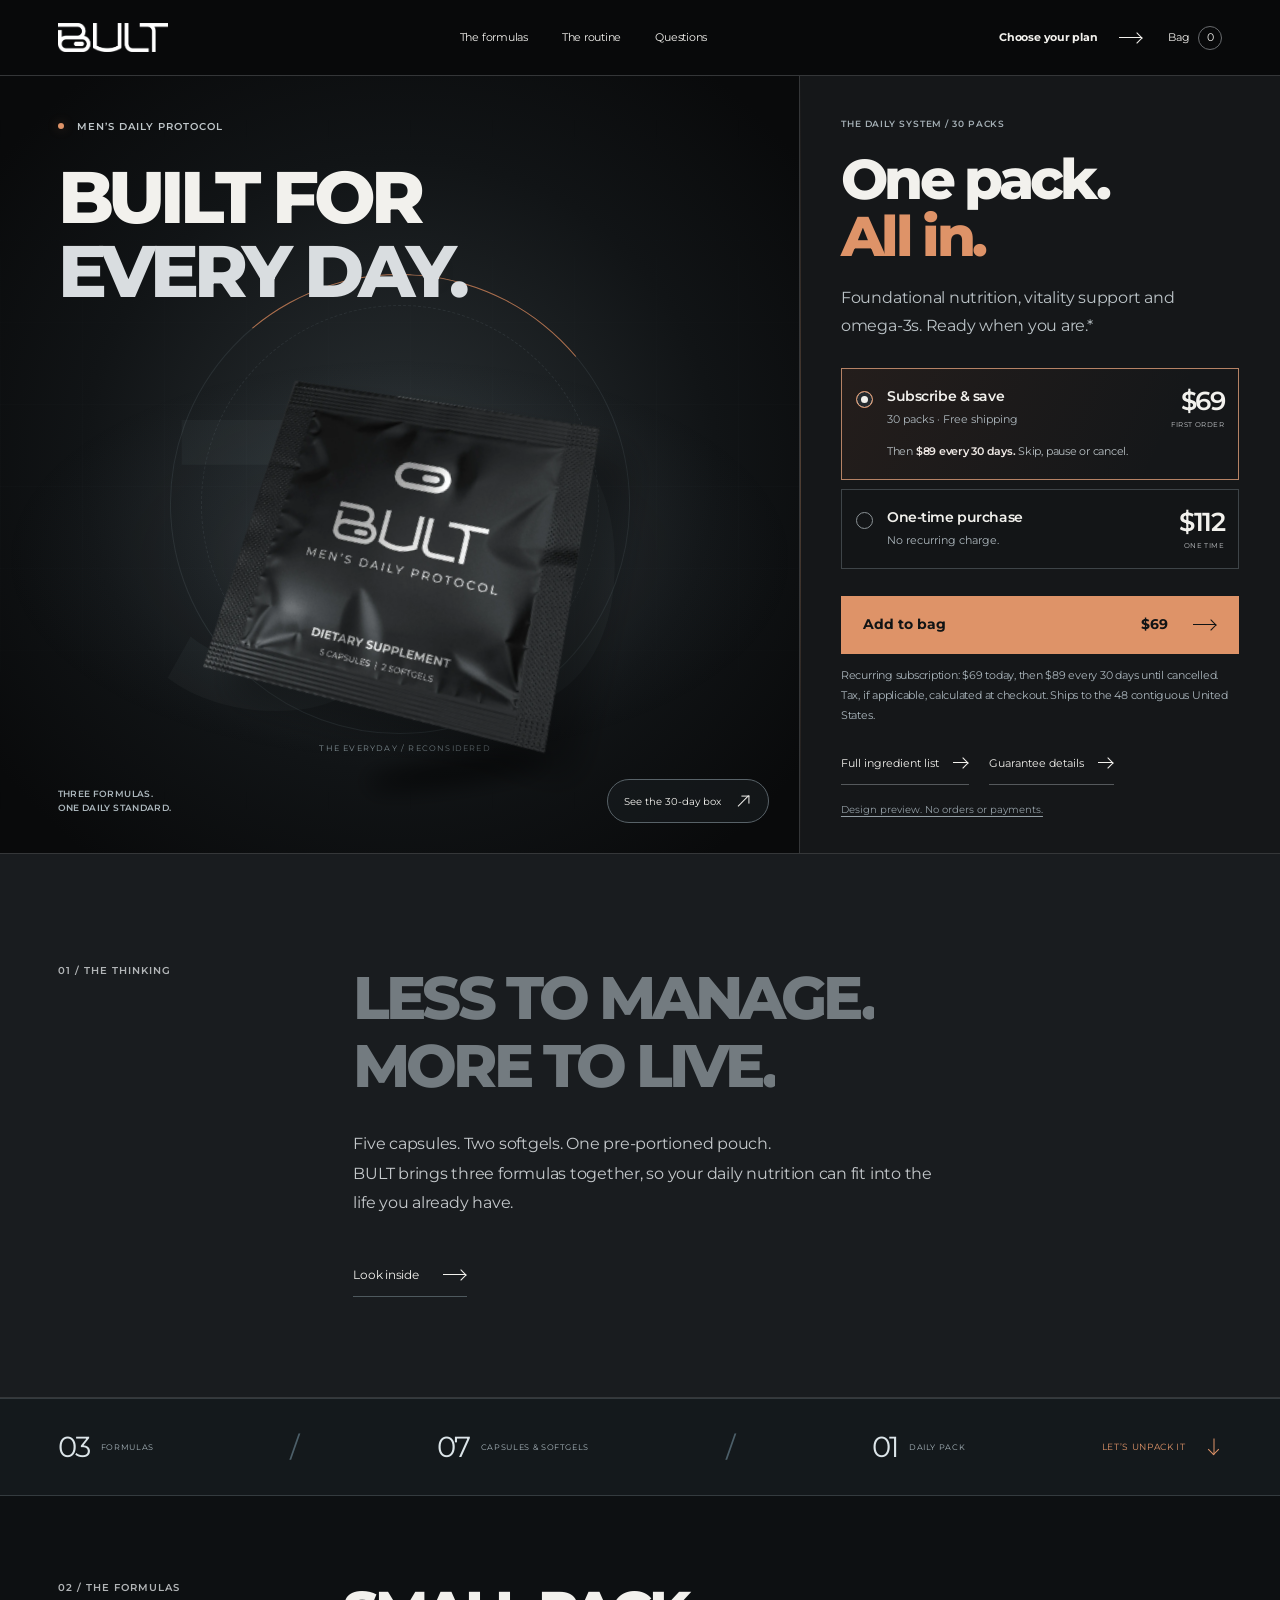
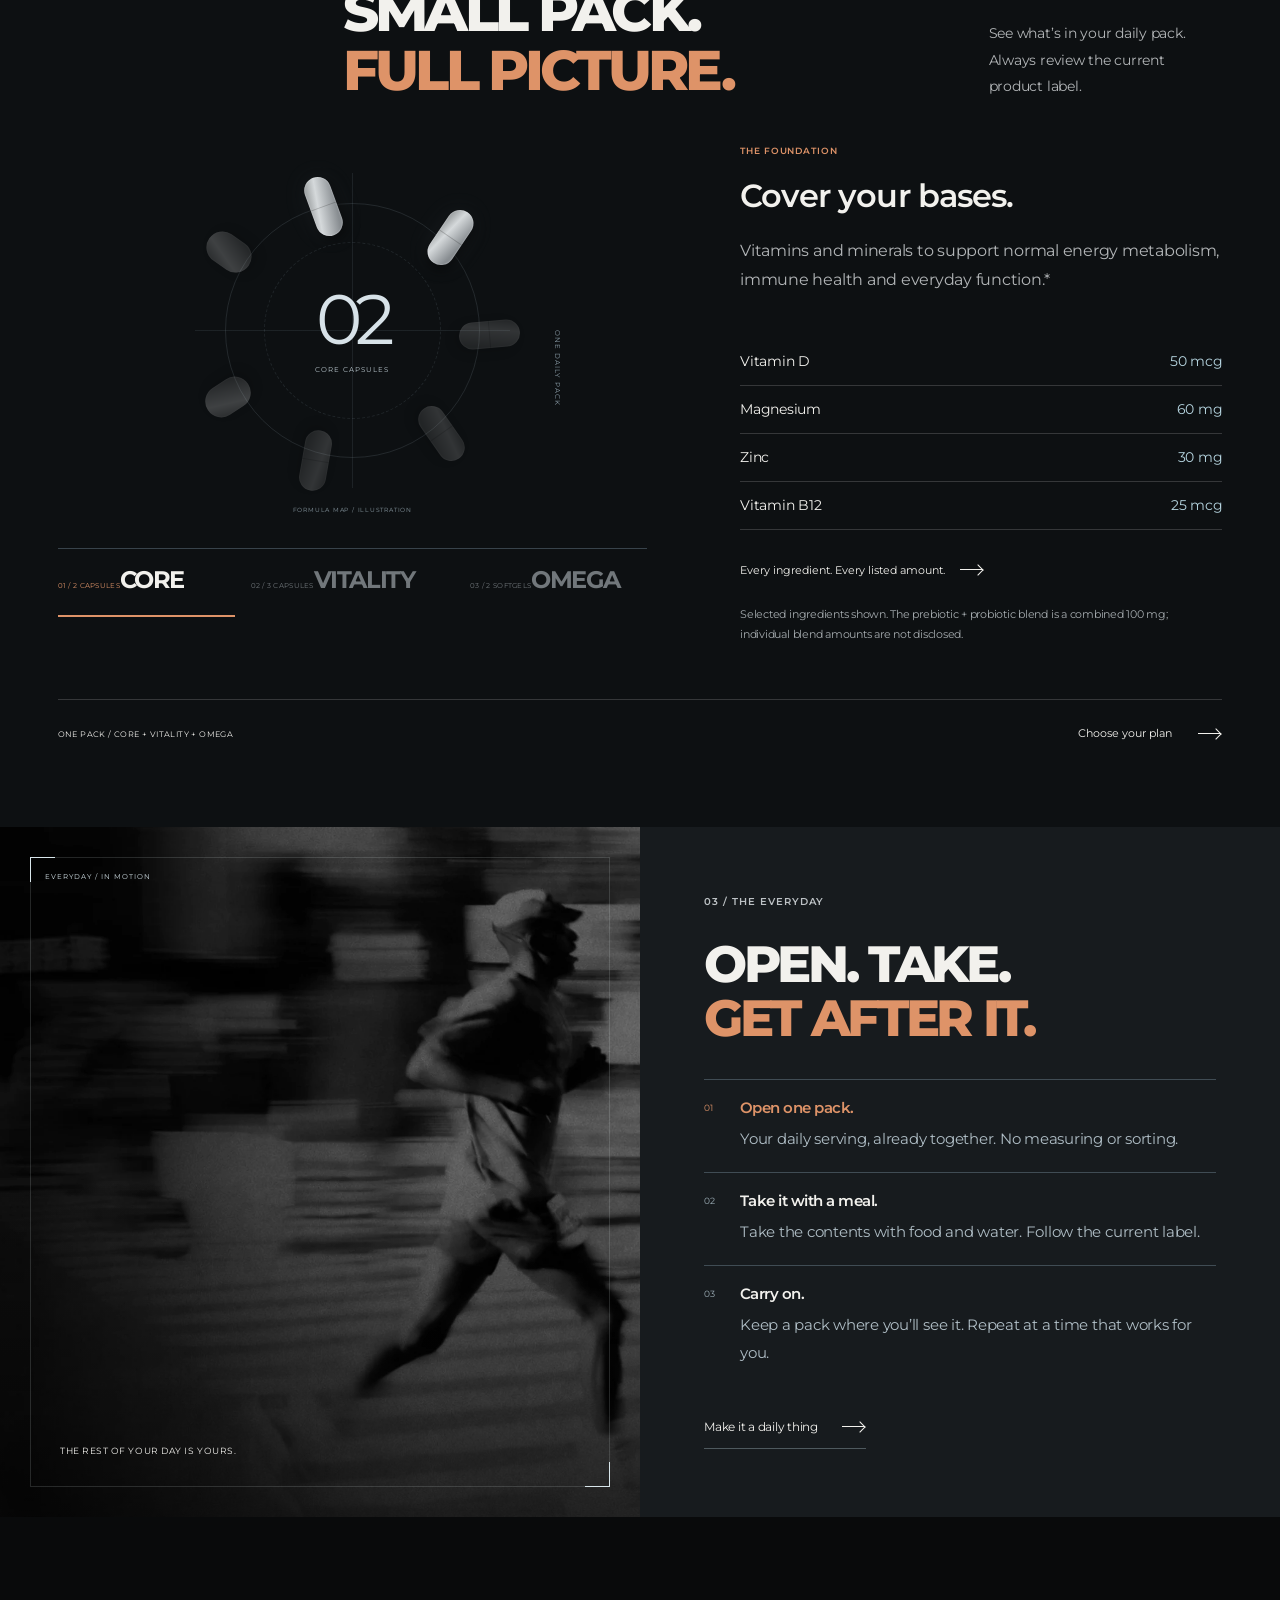
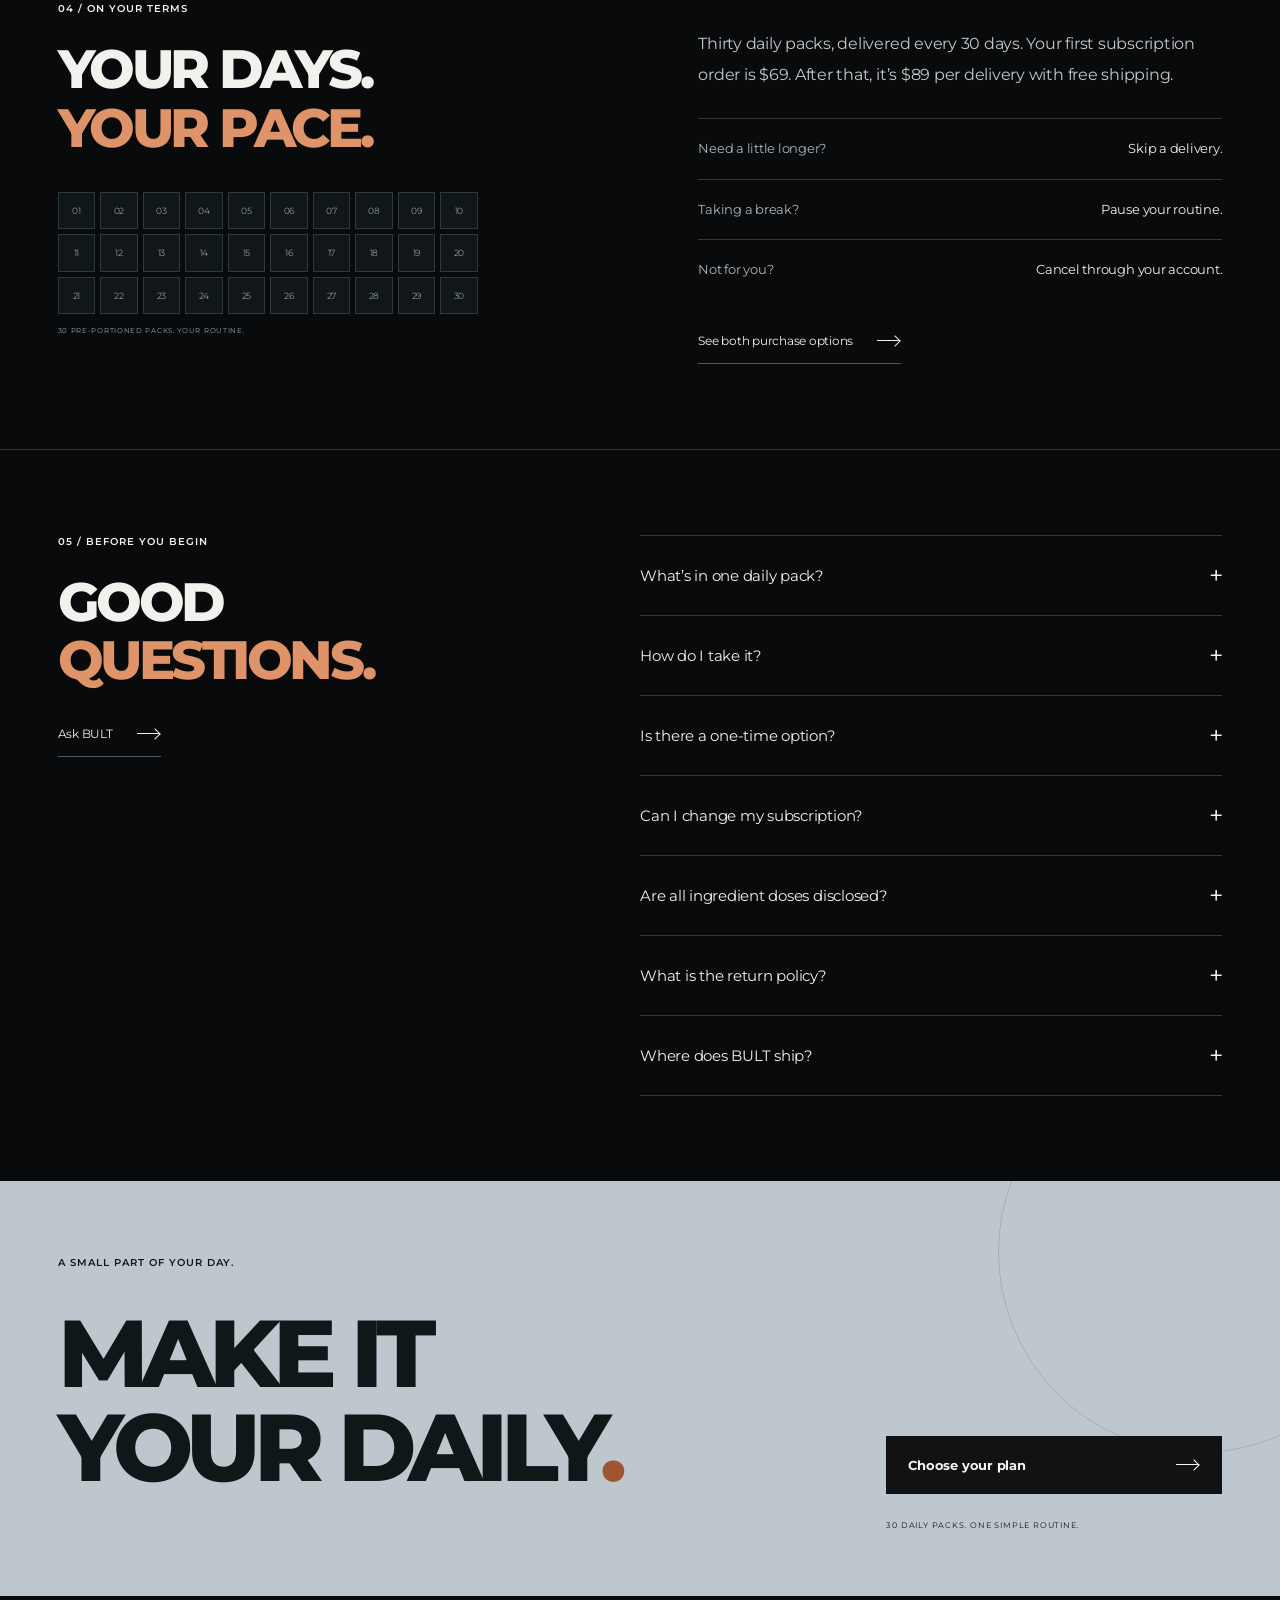
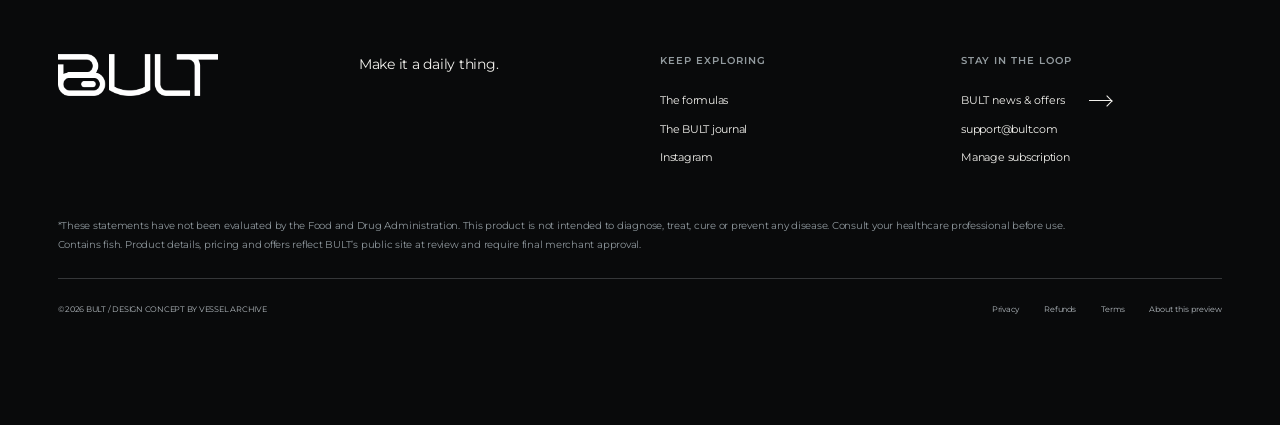
==== redesign/index.html @ 94a8a850 "Refine BULT brand fonts, accents and interactive details" ====
<!doctype html>
<html lang="en">
<head>
<meta charset="utf-8"><meta name="viewport" content="width=device-width,initial-scale=1,viewport-fit=cover">
<title>BULT | Your daily standard.</title>
<meta name="description" content="Three formulas. One daily pack. Meet BULT Men's Daily Protocol and choose a routine that works for you.">
<meta name="robots" content="noindex,nofollow"><meta name="theme-color" content="#090a0b">
<meta property="og:title" content="BULT | Make it a daily thing."><meta property="og:description" content="A product-first storefront concept by Vessel Archive.">
<link rel="icon" href="assets/bult-symbol.png?v=fc6f4b2a6b"><link rel="preload" href="assets/montserrat-regular.woff2?v=c0ec39d77c" as="font" type="font/woff2" crossorigin><link rel="preload" href="assets/montserrat-semibold.woff2?v=cec795a2ec" as="font" type="font/woff2" crossorigin>
<link rel="preload" href="assets/montserrat-extrabold.woff2?v=7858e18b78" as="font" type="font/woff2" crossorigin><link rel="preload" href="assets/ritual.webp?v=10dc12419b" as="image"><link rel="stylesheet" href="styles.css?v=75cbd59206"><script src="app.js?v=c0aa27c496" defer></script><script src="product-stage.js?v=09d1d8cb3a" defer></script><script src="experience.js?v=8c9097a1d3" defer></script>
</head>
<body>
<a class="skip-link" href="#main">Skip to content</a>
<div class="reading-progress" aria-hidden="true"><span></span></div><header class="site-header" id="header">
<a class="wordmark" href="#main" aria-label="BULT home"><img src="assets/bult-logo.png?v=0f80cd652c" alt="BULT" width="116" height="30"></a>
<nav aria-label="Main navigation"><a href="#ingredients">The formulas</a><a href="#routine">The routine</a><a href="#faq">Questions</a></nav>
<div class="nav-actions"><a class="header-shop" href="#choose-plan"><span class="desktop-shop-label">Choose your plan</span><span class="mobile-shop-label">Shop</span><i class="arrow-icon" aria-hidden="true"></i></a><button class="bag-button" data-cart aria-label="Open your bag">Bag <span id="bag-count">0</span></button><button class="menu-toggle" aria-label="Open menu" aria-expanded="false" aria-controls="mobile-menu"><span></span><span></span></button></div>
</header>
<nav class="mobile-menu" id="mobile-menu" aria-label="Mobile navigation" hidden><a href="#choose-plan">Choose your plan</a><a href="#ingredients">The formulas</a><a href="#routine">The routine</a><a href="#faq">Questions</a><button data-open="about-preview">About this design preview</button></nav>
<main id="main">
<section class="hero" id="start" aria-labelledby="hero-title">
<div class="hero-art"><div class="studio-grid" aria-hidden="true"></div><div class="studio-orbit" aria-hidden="true"><i></i><span>THE EVERYDAY / RECONSIDERED</span></div>
<div class="hero-title"><p class="eyebrow"><span class="signal-dot" aria-hidden="true"></span> MEN’S DAILY PROTOCOL</p><h1 id="hero-title">BUILT FOR<br><span>EVERY DAY.</span></h1></div>
<div class="product-scene" id="product-scene" data-pack="true" tabindex="0" role="img" aria-label="BULT product photography with interactive depth. Use left and right arrow keys to explore its angle.">
<div class="studio-light" aria-hidden="true"></div><span class="scene-watermark" aria-hidden="true">30</span>
<div class="physical-product" id="physical-product"><div class="product-photo box-photo"><img src="assets/bult-product-box-1.webp?v=0c3f70cc4e" alt="BULT Men's Daily Protocol box containing 30 daily packs" width="1800" height="1800" fetchpriority="high"></div><div class="product-photo pouch-photo"><img src="assets/bult-sachet.webp?v=877b62574e" alt="The front and back of the actual BULT daily sachet" width="1800" height="1800"></div></div>
</div>
<div class="hero-bottom"><p>THREE FORMULAS.<br>ONE DAILY STANDARD.</p><button id="view-product" aria-pressed="true">See the 30-day box <i class="arrow-icon" aria-hidden="true"></i></button></div>
</div>
<div class="purchase-panel" id="choose-plan">
<div class="product-heading"><p class="eyebrow">THE DAILY SYSTEM / 30 PACKS</p><h2>One pack.<br><span class="accent-word">All in.</span></h2><p class="purchase-desc">Foundational nutrition, vitality support and omega-3s. Ready when you are.*</p></div>

<fieldset class="plan-options"><legend class="sr-only">Choose your purchase plan</legend>
<label class="plan-option selected" id="subscription-plan"><input type="radio" name="plan" value="subscription" checked><span class="custom-radio"></span><span class="plan-name">Subscribe & save<small>30 packs · Free shipping</small></span><span class="plan-price">$69<small>FIRST ORDER</small></span><span class="plan-detail">Then <strong>$89 every 30 days.</strong> <br>Skip, pause or cancel.</span></label>
<label class="plan-option" id="onetime-plan"><input type="radio" name="plan" value="onetime"><span class="custom-radio"></span><span class="plan-name">One-time purchase<small>No recurring charge.</small></span><span class="plan-price">$112<small>ONE TIME</small></span></label>
</fieldset>
<div id="purchase-action"><button class="button button-dark purchase-cta" id="add-to-bag">Add to bag <span>$69 <i class="arrow-icon" aria-hidden="true"></i></span></button><p class="purchase-terms" id="purchase-terms">$69 for your first order, then $89 every 30 days until cancelled. Free shipping. Tax calculated at checkout.</p></div>
<div class="purchase-links"><button data-open="label">Full ingredient list <i class="arrow-icon" aria-hidden="true"></i></button><button data-open="guarantee">Guarantee details <i class="arrow-icon" aria-hidden="true"></i></button></div>
<button class="preview-note" data-open="about-preview">Design preview. No orders or payments.</button>
</div>
</section>
<section class="system-intro section-shell" id="system" aria-labelledby="system-title"><p class="eyebrow section-index">01 / THE THINKING</p><div><h2 id="system-title" class="scroll-headline"><span>LESS TO MANAGE.</span><br><span>MORE TO LIVE.</span></h2><p>Five capsules. Two softgels. One pre-portioned pouch.<br>BULT brings three formulas together, so your daily nutrition can fit into the life you already have.</p></div><a href="#ingredients" class="text-link">Look inside <i class="arrow-icon" aria-hidden="true"></i></a></section>
<div class="protocol-strip" aria-label="Your daily pack"><span><b>03</b> FORMULAS</span><i aria-hidden="true">/</i><span><b>07</b> CAPSULES & SOFTGELS</span><i aria-hidden="true">/</i><span><b>01</b> DAILY PACK</span><a href="#ingredients">LET’S UNPACK IT <i class="arrow-icon" aria-hidden="true"></i></a></div><section class="ingredients dark-section" id="ingredients" aria-labelledby="ingredient-title">
<div class="section-heading"><p class="eyebrow section-index">02 / THE FORMULAS</p><h2 id="ingredient-title">SMALL PACK.<br><span class="accent-word">FULL PICTURE.</span></h2><p>See what’s in your daily pack. <br>Always review the current product label.</p></div>
<div class="ingredient-layout"><div class="formula-explorer"><div class="dose-diagram" data-active="core" aria-hidden="true"><div class="dose-guide"></div><div class="dose-ring"></div><div class="dose-center"><span class="dose-number">02</span><span class="dose-unit">CORE CAPSULES</span></div><i class="capsule core c1"></i><i class="capsule core c2"></i><i class="capsule vitality c3"></i><i class="capsule vitality c4"></i><i class="capsule vitality c5"></i><i class="capsule omega c6"></i><i class="capsule omega c7"></i><span class="diagram-label">ONE DAILY PACK</span><span class="diagram-footnote">FORMULA MAP / ILLUSTRATION</span></div><div class="ingredient-tabs" role="tablist" aria-label="Explore formulas" aria-orientation="vertical"><button id="tab-core" role="tab" aria-selected="true" aria-controls="panel-core" data-formula="core"><small>01 / 2 CAPSULES</small><span>CORE</span><i class="arrow-icon" aria-hidden="true"></i></button><button id="tab-vitality" role="tab" aria-selected="false" tabindex="-1" aria-controls="panel-vitality" data-formula="vitality"><small>02 / 3 CAPSULES</small><span>VITALITY</span><i class="arrow-icon" aria-hidden="true"></i></button><button id="tab-omega" role="tab" aria-selected="false" tabindex="-1" aria-controls="panel-omega" data-formula="omega"><small>03 / 2 SOFTGELS</small><span>OMEGA</span><i class="arrow-icon" aria-hidden="true"></i></button></div></div>
<div class="formula-detail">
<div id="panel-core" role="tabpanel" aria-labelledby="tab-core" class="ingredient-panel" tabindex="0"><p class="eyebrow">THE FOUNDATION</p><h3>Cover your bases.</h3><p>Vitamins and minerals to support normal energy metabolism, immune health and everyday function.*</p><dl class="ingredient-table"><div><dt>Vitamin D</dt><dd>50 mcg</dd></div><div><dt>Magnesium</dt><dd>60 mg</dd></div><div><dt>Zinc</dt><dd>30 mg</dd></div><div><dt>Vitamin B12</dt><dd>25 mcg</dd></div></dl></div>
<div id="panel-vitality" role="tabpanel" aria-labelledby="tab-vitality" class="ingredient-panel" tabindex="0" hidden><p class="eyebrow">MALE VITALITY</p><h3>Support your drive.</h3><p>Targeted ingredients for male vitality, healthy testosterone function and everyday performance.*</p><dl class="ingredient-table"><div><dt>L-Citrulline Malate</dt><dd>1 g</dd></div><div><dt>KSM-66® Ashwagandha</dt><dd>400 mg</dd></div><div><dt>Maca Root</dt><dd>150 mg</dd></div><div><dt>Muira Puama</dt><dd>100 mg</dd></div></dl></div>
<div id="panel-omega" role="tabpanel" aria-labelledby="tab-omega" class="ingredient-panel" tabindex="0" hidden><p class="eyebrow">ESSENTIAL HEALTHY FATS</p><h3>Think long term.</h3><p>Essential omega-3s to support heart and brain health.* Contains fish from anchovy.</p><dl class="ingredient-table"><div><dt>Fish oil (anchovy)</dt><dd>750 mg</dd></div><div><dt>EPA</dt><dd>370 mg</dd></div><div><dt>DHA</dt><dd>150 mg</dd></div><div><dt>Sunflower lecithin</dt><dd>1,200 mg</dd></div></dl></div>
<button class="text-link light-link" data-open="label">Every ingredient. Every listed amount. <i class="arrow-icon" aria-hidden="true"></i></button><p class="ingredient-disclosure">Selected ingredients shown. The prebiotic + probiotic blend is a combined 100 mg; individual blend amounts are not disclosed.</p>
</div></div>
<div class="section-footer"><span>ONE PACK / CORE + VITALITY + OMEGA</span><a href="#choose-plan">Choose your plan <i class="arrow-icon" aria-hidden="true"></i></a></div>
</section>
<section class="routine" id="routine" aria-labelledby="routine-title"><div class="routine-image"><div class="image-reticle" aria-hidden="true"><i></i><span>EVERYDAY / IN MOTION</span></div><img src="assets/runner.webp?v=c1d8ccdf17" alt="A runner moving through a city street" loading="lazy" width="1126" height="1126"><span>THE REST OF YOUR DAY IS YOURS.</span></div><div class="routine-copy"><p class="eyebrow">03 / THE EVERYDAY</p><h2 id="routine-title">OPEN. TAKE.<br><span class="accent-word">GET AFTER IT.</span></h2><ol class="routine-steps"><li><h3>Open one pack.</h3><p>Your daily serving, already together. No measuring or sorting.</p></li><li><h3>Take it with a meal.</h3><p>Take the contents with food and water. Follow the current label.</p></li><li><h3>Carry on.</h3><p>Keep a pack where you’ll see it. Repeat at a time that works for you.</p></li></ol><a class="text-link" href="#choose-plan">Make it a daily thing <i class="arrow-icon" aria-hidden="true"></i></a></div></section>
<section class="subscription section-shell" aria-labelledby="subscription-title"><div><p class="eyebrow">04 / ON YOUR TERMS</p><h2 id="subscription-title">YOUR DAYS.<br><span class="accent-word">YOUR PACE.</span></h2><div class="month-grid" aria-hidden="true"><span>01</span><span>02</span><span>03</span><span>04</span><span>05</span><span>06</span><span>07</span><span>08</span><span>09</span><span>10</span><span>11</span><span>12</span><span>13</span><span>14</span><span>15</span><span>16</span><span>17</span><span>18</span><span>19</span><span>20</span><span>21</span><span>22</span><span>23</span><span>24</span><span>25</span><span>26</span><span>27</span><span>28</span><span>29</span><span>30</span></div><p class="month-caption">30 PRE-PORTIONED PACKS. YOUR ROUTINE.</p></div><div class="subscription-details"><p>Thirty daily packs, delivered every 30 days. Your first subscription order is $69. After that, it’s $89 per delivery with free shipping.</p><dl><div><dt>Need a little longer?</dt><dd>Skip a delivery.</dd></div><div><dt>Taking a break?</dt><dd>Pause your routine.</dd></div><div><dt>Not for you?</dt><dd>Cancel through your account.</dd></div></dl><a href="#choose-plan" class="text-link">See both purchase options <i class="arrow-icon" aria-hidden="true"></i></a></div></section>
<section class="faq section-shell" id="faq"><div><p class="eyebrow">05 / BEFORE YOU BEGIN</p><h2>GOOD<br><span class="accent-word">QUESTIONS.</span></h2><a class="text-link" href="mailto:support@bult.com">Ask BULT <i class="arrow-icon" aria-hidden="true"></i></a></div><div class="faq-list">
<details><summary>What’s in one daily pack?<span aria-hidden="true">+</span></summary><p>Two CORE capsules, three VITALITY capsules and two OMEGA softgels. One box contains 30 daily packs. <button class="inline-link" data-open="label">See the full ingredient list</button>.</p></details>
<details><summary>How do I take it?<span aria-hidden="true">+</span></summary><p>Take the entire contents of one pouch daily with a meal and water. Follow the current label. If you have a medical condition, take medication or are unsure about an ingredient, ask your healthcare professional before use. Contains fish (anchovy).</p></details>
<details><summary>Is there a one-time option?<span aria-hidden="true">+</span></summary><p>Yes. Choose the one-time purchase for $112. It includes 30 daily packs with no recurring charge. Shipping and tax are calculated at checkout.</p></details>
<details><summary>Can I change my subscription?<span aria-hidden="true">+</span></summary><p>You can skip, pause or cancel through your BULT account. The first order is $69, then $89 every 30 days until cancelled. Review the current <a href="https://bult.com/policies/subscription-policy" target="_blank" rel="noopener">subscription terms</a> before purchasing.</p></details>
<details><summary>Are all ingredient doses disclosed?<span aria-hidden="true">+</span></summary><p>Most ingredients have individual amounts listed. The prebiotic + probiotic blend is listed as a combined 100 mg. Individual blend amounts are not disclosed.</p></details>
<details><summary>What is the return policy?<span aria-hidden="true">+</span></summary><p>BULT advertises a 30-day first-order money-back guarantee. Its published refund policy has different conditions. Those terms need to be reconciled before this concept goes live. <button data-open="guarantee" class="inline-link">Review the policy details</button> or contact support@bult.com to confirm eligibility.</p></details>
<details><summary>Where does BULT ship?<span aria-hidden="true">+</span></summary><p>The current shipping offer covers the 48 contiguous United States. Subscription shipping is free. One-time shipping and any applicable tax are calculated at checkout.</p></details>
</div></section>
<section class="closing"><p class="eyebrow">A SMALL PART OF YOUR DAY.</p><h2>MAKE IT<br>YOUR DAILY<span class="closing-dot">.</span></h2><a class="button button-light" href="#choose-plan">Choose your plan <i class="arrow-icon" aria-hidden="true"></i></a><span>30 DAILY PACKS. ONE SIMPLE ROUTINE.</span></section>
</main>
<footer><div class="footer-top"><a href="#main" aria-label="BULT home"><img class="footer-logo" src="assets/bult-logo.png?v=0f80cd652c" alt="BULT" width="180" height="47"></a><p>Make it a daily thing.</p><div><span class="eyebrow">KEEP EXPLORING</span><a href="#ingredients">The formulas</a><a href="https://bult.com/blogs/learn" target="_blank" rel="noopener">The BULT journal</a><a href="https://www.instagram.com/bultofficial_/" target="_blank" rel="noopener">Instagram</a></div><div><span class="eyebrow">STAY IN THE LOOP</span><button class="text-link light-link" data-open="capture">BULT news & offers <i class="arrow-icon" aria-hidden="true"></i></button><a href="mailto:support@bult.com">support@bult.com</a><a href="https://bult.com/account" target="_blank" rel="noopener">Manage subscription</a></div></div><div class="footer-disclaimer">*These statements have not been evaluated by the Food and Drug Administration. This product is not intended to diagnose, treat, cure or prevent any disease. Consult your healthcare professional before use. Contains fish. Product details, pricing and offers reflect BULT’s public site at review and require final merchant approval.</div><div class="footer-bottom"><span>© <span id="year">2026</span> BULT / DESIGN CONCEPT BY VESSEL ARCHIVE</span><div><a href="https://bult.com/policies/privacy-policy" target="_blank" rel="noopener">Privacy</a><a href="https://bult.com/policies/refund-policy" target="_blank" rel="noopener">Refunds</a><a href="https://bult.com/policies/terms-of-service" target="_blank" rel="noopener">Terms</a><button data-open="about-preview">About this preview</button></div></div></footer>
<div class="sticky-purchase" id="sticky-purchase" hidden><div><strong id="sticky-price">$69 first order</strong><span id="sticky-terms">Then $89 every 30 days</span></div><a class="button button-dark" href="#choose-plan">Choose plan <i class="arrow-icon" aria-hidden="true"></i></a></div>
<dialog id="capture" class="capture-dialog" aria-labelledby="capture-title"><button class="modal-close" data-close aria-label="Close sign-up preview">×</button><div class="capture-art"><img src="assets/ritual.webp?v=10dc12419b" alt="BULT daily pack"><span>YOUR NEXT CHAPTER<br>STARTS WITH ONE PACK.</span></div><div class="capture-content"><div id="capture-step-one"><p class="eyebrow dark-eyebrow">ONE SMALL STEP. A HIGHER STANDARD.</p><h2 id="capture-title">Make the first<br> <span class="serif">move.</span></h2><p>Explore $20 off your first subscription order. Get thoughtful health reads and BULT updates along the way.</p><form id="email-form"><label for="capture-email">Email address</label><input id="capture-email" type="email" name="email" autocomplete="email" placeholder="you@example.com" required><button class="button button-dark" type="submit">Continue <span><i class="arrow-icon" aria-hidden="true"></i></span></button><p class="consent-text">By continuing in the live experience, you would sign up for BULT marketing emails. Unsubscribe anytime. <a href="https://bult.com/policies/privacy-policy" target="_blank" rel="noopener">Privacy policy</a>.</p></form><button class="decline-link" data-close>No thanks, I’ll explore first.</button></div><div id="capture-step-two" hidden><p class="eyebrow dark-eyebrow">ONE MORE OPTION. ALWAYS YOUR CHOICE.</p><h2>Prefer a<br> <span class="serif">text?</span></h2><p>Add your number for BULT updates and offers. This step is optional.</p><form id="sms-form"><label for="capture-phone">Mobile number</label><input id="capture-phone" type="tel" name="phone" autocomplete="tel" placeholder="+1 (555) 000-0000"><label class="consent-check"><input type="checkbox" id="sms-consent"><span>I agree to receive recurring automated marketing texts from BULT. Consent isn’t required to purchase. Message/data rates may apply. Frequency varies. Reply STOP to opt out, HELP for help.</span></label><button type="submit" class="button button-dark">Preview text sign-up <span><i class="arrow-icon" aria-hidden="true"></i></span></button><p class="consent-text"><a href="https://bult.com/policies/terms-of-service" target="_blank" rel="noopener">Terms</a> · <a href="https://bult.com/policies/privacy-policy" target="_blank" rel="noopener">Privacy</a>. Production SMS terms require merchant and provider approval.</p></form><button class="decline-link" id="skip-sms">Skip, email only.</button></div><div id="capture-done" hidden><p class="eyebrow dark-eyebrow">EXPERIENCE PREVIEWED.</p><h2>A simpler<br> <span class="serif">first step.</span></h2><p>No contact details were saved or sent. In the live store, this step would connect to BULT’s approved email and SMS platform.</p><button class="button button-dark" data-close>Back to the protocol <span><i class="arrow-icon" aria-hidden="true"></i></span></button></div><p class="demo-notice">DESIGN PREVIEW · Nothing is submitted or stored.</p></div></dialog>
<dialog id="bag" class="bag-dialog" aria-labelledby="bag-title"><div class="bag-header"><div><p class="eyebrow dark-eyebrow">YOUR DAILY STANDARD</p><h2 id="bag-title">Your bag.</h2></div><button class="modal-close" data-close aria-label="Close bag">×</button></div><div id="empty-bag"><p>A little space for a better routine.</p><a class="button button-dark" href="#choose-plan" data-close>Explore the protocol <span><i class="arrow-icon" aria-hidden="true"></i></span></a></div><div id="filled-bag" hidden><div class="bag-product"><img src="assets/bult-product-box-1.webp?v=0c3f70cc4e" alt="BULT Men's Daily Protocol"><div><h3>Men’s Daily Protocol</h3><p>30 daily packs</p><strong id="bag-plan-name">Subscription</strong><button id="change-plan">Change plan</button></div><span id="bag-price">$69</span></div><div class="bag-summary"><div><span>Subtotal</span><strong id="bag-subtotal">$69</strong></div><div><span>Shipping</span><span id="bag-shipping">Free</span></div><div><span>Tax</span><span>Calculated at checkout</span></div></div><p class="bag-renewal" id="bag-renewal">Then $89 every 30 days until cancelled. Skip, pause or cancel through your BULT account.</p><button id="preview-checkout" class="button button-dark">Preview checkout handoff <span><i class="arrow-icon" aria-hidden="true"></i></span></button><p class="demo-notice">DESIGN PREVIEW · No order or payment is placed.</p><button id="remove-item" class="decline-link">Remove from bag</button></div><div class="bag-handoff" id="bag-handoff" hidden><h3>Ready for Shopify.</h3><p>This is where the live store hands your selected product and subscription plan to Shopify’s secure checkout.</p><p>This preview hasn’t created a cart, subscription or payment.</p><button class="button button-dark" data-close>Keep exploring <span><i class="arrow-icon" aria-hidden="true"></i></span></button></div></dialog>
<dialog id="label" class="text-dialog" aria-labelledby="label-title"><button class="modal-close" data-close aria-label="Close ingredient list">×</button><p class="eyebrow dark-eyebrow">THE COMPLETE DAILY PROTOCOL</p><h2 id="label-title">Know what’s <span class="serif">inside.</span></h2><p>Amounts shown per daily pack, transcribed from BULT’s public ingredient display. This is not a replacement for the current Supplement Facts label.</p><div id="full-ingredients"></div><p class="small-note">The combined prebiotic + probiotic blend is 100 mg; individual quantities are not disclosed. Contains fish (anchovy). Consult your healthcare professional before use.</p><a class="button button-dark" href="https://bult.com/products/protocol" target="_blank" rel="noopener">View current product details <span><i class="arrow-icon" aria-hidden="true"></i></span></a></dialog>
<dialog id="guarantee" class="text-dialog compact-dialog" aria-labelledby="guarantee-title"><button class="modal-close" data-close aria-label="Close guarantee details">×</button><p class="eyebrow dark-eyebrow">CLEAR TERMS BUILD TRUST.</p><h2 id="guarantee-title">The first-order<br> <span class="serif">guarantee.</span></h2><p>BULT’s current storefront advertises a 30-day first-order money-back guarantee.</p><p>Its refund policy contains different return conditions. We have kept the offer visible but have not invented a resolution. Before this design launches, BULT needs to confirm one consistent, final policy.</p><a class="underlined-link" href="https://bult.com/policies/refund-policy" target="_blank" rel="noopener">Read the current refund policy <span><i class="arrow-icon" aria-hidden="true"></i></span></a><a class="underlined-link" href="mailto:support@bult.com">Confirm eligibility with BULT <span><i class="arrow-icon" aria-hidden="true"></i></span></a></dialog>
<dialog id="about-preview" class="text-dialog compact-dialog" aria-labelledby="preview-title"><button class="modal-close" data-close aria-label="Close preview information">×</button><p class="eyebrow dark-eyebrow">VESSEL ARCHIVE × BULT</p><h2 id="preview-title">A higher<br> <span class="serif">standard.</span></h2><p>A product-led storefront concept for BULT. Authentic packaging photography is presented in an interactive, perspective-driven studio. Compare both purchase options up front and inspect every listed ingredient. This image-based depth study is not a fully rotatable 3D scan or a substitute for the current product label.</p><p>This is a preview, not BULT’s live store. Orders, checkout and sign-ups are demonstrations. No payment or contact data is collected.</p><p>Pricing and product facts reflect the public site reviewed November 5–6, 2026. Typography uses the Montserrat family verified on BULT’s current storefront. The original brand book was not available to verify; final brand approval, claims, policy alignment and Shopify integration testing are required before launch.</p><button class="button button-dark" data-close>Explore the concept <span><i class="arrow-icon" aria-hidden="true"></i></span></button></dialog><div class="sr-only" aria-live="polite" id="live-status"></div></body></html>
---- redesign/styles.css ----
@font-face{font-family:Montserrat;src:url('assets/montserrat-bold.woff2?v=2ede5e0c61') format('woff2');font-display:swap;font-weight:700}@font-face{font-family:Montserrat;src:url('assets/montserrat-extrabold.woff2?v=7858e18b78') format('woff2');font-display:swap;font-weight:800}
@font-face{font-family:Montserrat;src:url('assets/montserrat-regular.woff2?v=c0ec39d77c') format('woff2');font-display:swap;font-weight:400}@font-face{font-family:Montserrat;src:url('assets/montserrat-semibold.woff2?v=cec795a2ec') format('woff2');font-display:swap;font-weight:600}
:root{--ink:#f3f3ef;--bg:#090a0b;--panel:#141618;--line:#353739;--muted:#b2b5b7;--accent:#fa5b32;--pad:clamp(22px,4.5vw,72px)}*{box-sizing:border-box}html{scroll-behavior:smooth;scroll-padding-top:85px}body{margin:0;background:var(--bg);color:var(--ink);font-family:Montserrat,Arial,Helvetica,sans-serif;font-size:16px;line-height:1.5;-webkit-font-smoothing:antialiased}body.modal-open{overflow:hidden}button,input{font:inherit}button,a{-webkit-tap-highlight-color:transparent}button{border:0;background:none;color:inherit;cursor:pointer;padding:0}a{color:inherit;text-decoration:none}img{display:block;max-width:100%;height:auto}h1,h2,h3,p{margin:0}h1,h2{font-family:Montserrat,Arial,sans-serif;font-weight:600;line-height:1.02;letter-spacing:-.065em}h3{line-height:1.2}p{max-width:65ch}button:focus-visible,a:focus-visible,input:focus-visible,summary:focus-visible,[tabindex]:focus-visible{outline:2px solid var(--accent);outline-offset:5px}[hidden]{display:none!important}::selection{background:var(--accent);color:#080808}.sr-only{position:absolute!important;width:1px;height:1px;margin:-1px;overflow:hidden;clip:rect(0,0,0,0);white-space:nowrap}.skip-link{position:fixed;top:-100px;left:20px;z-index:300;padding:15px;background:white;color:#111}.skip-link:focus{top:10px}.eyebrow{font:600 11px/1.4 Montserrat,Arial,sans-serif;letter-spacing:.07em;text-transform:uppercase}.section-index{color:var(--muted)}.arrow-icon{display:inline-block;position:relative;width:24px;height:14px;flex-shrink:0}.arrow-icon:before{content:'';position:absolute;left:0;right:1px;top:6px;border-top:1.5px solid currentColor}.arrow-icon:after{content:'';position:absolute;right:2px;top:3px;width:7px;height:7px;border-right:1.5px solid currentColor;border-top:1.5px solid currentColor;transform:rotate(45deg)}.button{display:flex;align-items:center;justify-content:space-between;gap:20px;min-height:58px;padding:17px 22px;font-size:16px;font-weight:600;line-height:1.4;transition:background .2s,color .2s}.button span{display:flex;gap:25px;align-items:center}.button-dark,.button-light{background:var(--accent);color:#090a0b}.button:hover{background:#ff7b59}.button .arrow-icon{transition:transform .2s}.button:hover .arrow-icon{transform:translateX(5px)}.text-link,.underlined-link{display:inline-flex;min-height:44px;align-items:center;gap:24px;font-size:14px;padding:10px 0;border-bottom:1px solid #737577}.text-link:hover,.underlined-link:hover{color:var(--accent)}.inline-link{text-decoration:underline;text-underline-offset:4px}.section-shell,.dark-section{padding:85px var(--pad)}
/* The geometry comes from BULT's capsule-shaped silver wordmark. */
.site-header{height:76px;padding:0 var(--pad);display:flex;align-items:center;justify-content:space-between;gap:32px;border-bottom:1px solid #343638;position:sticky;top:0;z-index:50;background:rgba(9,10,11,.97)}.wordmark img{width:110px;filter:brightness(0) invert(1)}.site-header nav{display:flex;gap:34px;font-size:13px}.site-header nav a{padding:25px 0;position:relative}.site-header nav a:after{content:'';position:absolute;bottom:17px;left:0;width:0;height:1px;background:var(--accent);transition:width .2s}.site-header nav a:hover:after{width:100%}.nav-actions{display:flex;align-items:center;gap:25px}.header-shop{display:flex;gap:22px;align-items:center;font-size:13px;font-weight:bold}.bag-button{display:flex;gap:8px;align-items:center;font-size:13px;min-height:44px}.bag-button span{width:24px;height:24px;border:1px solid #686b6e;border-radius:50%;display:grid;place-items:center;font-size:11px}.mobile-shop-label,.menu-toggle{display:none}.menu-toggle{height:44px;width:36px;position:relative}.menu-toggle span{position:absolute;top:18px;left:7px;width:22px;border-top:1px solid}.menu-toggle span+span{top:25px}.menu-toggle[aria-expanded=true] span{top:22px;transform:rotate(45deg)}.menu-toggle[aria-expanded=true] span+span{transform:rotate(-45deg)}.mobile-menu{position:fixed;z-index:49;left:0;right:0;top:62px;background:#121416;padding:20px 22px 30px;border-bottom:1px solid var(--line)}.mobile-menu a{display:block;padding:17px 0;border-bottom:1px solid var(--line);font-size:22px}.mobile-menu button{margin-top:20px;min-height:44px;font-size:14px}
/* First decision: product, price, rhythm. */
.hero{display:grid;grid-template-columns:1.16fr 1fr;min-height:760px;max-width:1800px;margin:auto}.hero-art{position:relative;min-height:760px;background:#101214;overflow:hidden;border-right:1px solid #343638}.hero-title{position:absolute;z-index:3;left:var(--pad);top:36px;pointer-events:none}.hero-title .eyebrow{color:#d7d9da;margin-bottom:21px}.hero-title h1{font-size:clamp(74px,7.2vw,118px);line-height:.86;letter-spacing:-.025em}.hero-title h1 span{color:#a9afb3}.product-scene{position:absolute;inset:195px 0 54px;perspective:1100px;touch-action:pan-y;outline-offset:-10px}.studio-light{position:absolute;inset:0;background:radial-gradient(ellipse at 52% 50%,#7c8083 0%,#43484d 24%,#23272b 47%,#101214 72%);opacity:.95}.scene-watermark{position:absolute;left:50%;top:42%;transform:translate(-50%,-50%);font-family:Montserrat,Arial,sans-serif;font-size:470px;line-height:1;color:#b4bac017;letter-spacing:-.08em;user-select:none}.physical-product{position:absolute;inset:-13% -20%;transform-style:preserve-3d;transform:rotateX(var(--tilt-x,0deg)) rotateY(var(--tilt-y,-9deg)) rotateZ(-10deg);transition:transform .55s cubic-bezier(.2,.7,.2,1);will-change:transform}.physical-product:after{content:'';position:absolute;width:34%;height:4%;left:35%;bottom:8%;background:#000b;border-radius:50%;filter:blur(13px);transform:translateZ(-45px)}.product-photo{position:absolute;inset:0;transition:opacity .45s,transform .65s cubic-bezier(.2,.7,.2,1);transform:translateZ(28px);filter:drop-shadow(18px 25px 14px #0005)}.product-photo img{height:100%;width:100%;object-fit:contain;max-width:none}.box-photo img{clip-path:polygon(39.85% 3.65%,67.95% 7.15%,69.0% 94.4%,38.4% 95.9%,31.95% 92.65%,33.25% 17.45%)}.pouch-photo{opacity:0;transform:translateZ(-30px) rotateY(-15deg) scale(.8)}.pouch-photo img{clip-path:polygon(17.85% 15.85%,59.5% 15.85%,61.3% 32.7%,88.7% 45.1%,73.7% 86.9%,28% 68.2%,33% 55%,12.2% 55%)}.product-scene[data-pack=true] .box-photo{opacity:0;transform:translateZ(-40px) rotateY(15deg) scale(.8)}.product-scene[data-pack=true] .pouch-photo{opacity:1;transform:translateZ(30px) rotateY(0) scale(1)}.hero-bottom{position:absolute;bottom:23px;left:var(--pad);right:30px;display:flex;align-items:center;justify-content:space-between;gap:20px;z-index:5}.hero-bottom p{font:600 10px/1.45 Montserrat,Arial,sans-serif;letter-spacing:.05em;color:#c1c6c9}.hero-bottom button{border:1px solid #9ba0a3;border-radius:40px;min-height:44px;font-size:12px;padding:10px 16px;display:flex;gap:16px;align-items:center;background:#131618}.hero-bottom button:hover{background:#e6e8e9;color:#111}.hero-bottom button span{font-size:20px;line-height:1}.purchase-panel{padding:44px clamp(32px,4vw,65px) 30px;align-self:center;scroll-margin-top:100px}.product-heading>.eyebrow{color:#c5c8cb;margin-bottom:18px}.product-heading h2{font-size:78px;line-height:.87;text-transform:uppercase;margin:0 0 25px}.purchase-desc{font-size:17px;line-height:1.55;color:#c2c5c7;max-width:365px;margin-bottom:29px}.plan-options{padding:0;margin:0;border:0;min-width:0}.plan-option{position:relative;display:grid;grid-template-columns:20px 1fr auto;column-gap:12px;align-items:start;padding:18px 17px;margin-bottom:9px;border:1px solid #4b4f52;cursor:pointer;background:#101214}.plan-option.selected{border-color:#d8dde0;background:#252a2e}.plan-option input{position:absolute;opacity:0;top:23px;left:18px;width:18px;height:18px;margin:0}.plan-option:has(input:focus-visible){outline:2px solid var(--accent);outline-offset:3px}.custom-radio{width:17px;height:17px;border:1px solid #9fa3a6;border-radius:50%;margin-top:4px}.selected .custom-radio{background:var(--ink);border-color:var(--ink);box-shadow:inset 0 0 0 4px #252a2e}.plan-name{font-size:16px;font-weight:600;line-height:1.4}.plan-name small{font-size:12px;font-weight:400;display:block;margin-top:4px;color:#bdc1c4}.plan-price{font-size:29px;font-weight:600;line-height:1.1;letter-spacing:-.04em;text-align:right}.plan-price small{display:block;font-size:9px;letter-spacing:.05em;font-weight:400;margin-top:6px;color:#c4c7ca}.plan-detail{grid-column:2/4;font-size:12px;color:#ccd0d2;margin-top:12px;line-height:1.55}.plan-detail br{display:none}.plan-detail strong{font-weight:600}.purchase-cta{width:100%;margin-top:15px;min-height:60px}.purchase-terms{font-size:11px;color:#a4aaae;line-height:1.6;margin-top:12px}.purchase-links{display:flex;gap:28px;margin-top:16px}.purchase-links button{font-size:12px;min-height:44px;display:flex;gap:14px;align-items:center;border-bottom:1px solid #55595c}.purchase-links button:hover{color:var(--accent)}.purchase-links .arrow-icon{width:16px}.preview-note{font-size:10px;color:#a4aaae;min-height:28px;margin-top:10px;text-decoration:underline;text-underline-offset:3px}
/* Editorial pace, not a stack of rounded cards. */
.system-intro{display:grid;grid-template-columns:.5fr 1.5fr .4fr;align-items:start;gap:35px;border-top:1px solid var(--line);border-bottom:1px solid var(--line);background:#191c1f}.system-intro h2{font-size:clamp(42px,4.7vw,72px);margin-bottom:26px}.system-intro p:not(.eyebrow){font-size:16px;line-height:1.65;color:#c4c8cb}.system-intro .text-link{align-self:end;justify-self:end;white-space:nowrap}.section-heading{display:grid;grid-template-columns:.5fr 1.5fr .5fr;gap:35px;align-items:start}.section-heading h2{font-size:clamp(54px,6vw,88px)}.section-heading>p:last-child{font-size:14px;color:var(--muted);align-self:end}.ingredient-layout{display:grid;grid-template-columns:1.1fr 1fr;gap:12%;padding:65px 0 50px}.ingredient-tabs{border-top:1px solid var(--line)}.ingredient-tabs button{width:100%;position:relative;text-align:left;border-bottom:1px solid var(--line);padding:22px 0;display:grid;grid-template-columns:1fr 24px;color:#71777b;transition:color .2s,padding .2s}.ingredient-tabs small{grid-column:1/-1;font-size:11px;line-height:1.4;letter-spacing:.05em;margin-bottom:8px}.ingredient-tabs button>span{font-family:Montserrat,Arial,sans-serif;font-size:clamp(48px,5.8vw,86px);line-height:1}.ingredient-tabs .arrow-icon{align-self:center;transform:rotate(-45deg)}.ingredient-tabs button[aria-selected=true]{color:var(--ink)}.ingredient-tabs button[aria-selected=true] small{color:var(--accent)}.ingredient-tabs button:hover{padding-left:12px;color:var(--ink)}.formula-detail{padding-top:8px}.ingredient-panel>.eyebrow{color:var(--accent)}.ingredient-panel h3{font-size:30px;margin:13px 0 17px;letter-spacing:-.03em}.ingredient-panel>p:not(.eyebrow){font-size:16px;color:var(--muted);line-height:1.65;min-height:80px}.ingredient-table{margin:24px 0 8px}.ingredient-table>div{display:flex;justify-content:space-between;gap:20px;padding:12px 0;border-bottom:1px solid var(--line);font-size:15px}.ingredient-table dd{margin:0;color:#d9dcde}.formula-detail .text-link{border:0;margin-top:10px;font-size:13px}.ingredient-disclosure{font-size:12px;color:#a4aaae;line-height:1.7;margin-top:13px}.section-footer{display:flex;justify-content:space-between;align-items:center;gap:25px;padding-top:25px;border-top:1px solid var(--line);font-size:11px;letter-spacing:.05em}.section-footer a{display:flex;gap:26px;align-items:center;font-size:14px;letter-spacing:0}.routine{display:grid;grid-template-columns:1.1fr 1fr;background:#191c1f}.routine-image{position:relative;min-height:650px;overflow:hidden}.routine-image img{position:absolute;inset:0;height:100%;width:100%;object-fit:cover;filter:grayscale(1);transition:transform .7s}.routine-image:hover img{transform:scale(1.035)}.routine-image:after{content:'';position:absolute;inset:50% 0 0;background:linear-gradient(transparent,#000a);pointer-events:none}.routine-image>span{position:absolute;z-index:1;bottom:30px;left:var(--pad);font-size:11px;letter-spacing:.06em}.routine-copy{padding:64px clamp(30px,5vw,80px)}.routine-copy .eyebrow{color:#bdc2c5}.routine-copy h2{font-size:clamp(48px,5vw,76px);margin:24px 0 32px}.routine-steps{list-style:none;padding:0;margin:0 0 20px;counter-reset:step}.routine-steps li{border-top:1px solid #464b4f;padding:18px 0 18px 38px;counter-increment:step;position:relative}.routine-steps li:before{content:'0' counter(step);position:absolute;left:0;top:21px;font-size:11px;color:var(--accent)}.routine-steps h3{font-size:17px;margin-bottom:8px}.routine-steps p{font-size:15px;color:#bac0c4;line-height:1.65}.subscription{display:grid;grid-template-columns:1fr 1fr;gap:80px;border-bottom:1px solid var(--line)}.subscription h2,.faq h2{font-size:clamp(52px,5.8vw,84px);margin:24px 0}.subscription-details{padding-top:27px}.subscription-details>p{font-size:17px;color:#c2c7ca;line-height:1.65}.subscription-details dl{margin:28px 0 20px}.subscription-details dl>div{display:flex;justify-content:space-between;gap:20px;border-top:1px solid var(--line);padding:15px 0;font-size:15px}.subscription-details dt{color:#aeb5b9}.subscription-details dd{margin:0}.faq{display:grid;grid-template-columns:1fr 1.25fr;gap:80px}.faq-list{border-top:1px solid var(--line)}details{border-bottom:1px solid var(--line)}summary{list-style:none;cursor:pointer;font-size:16px;line-height:1.4;min-height:72px;padding:22px 0;display:flex;justify-content:space-between;gap:20px;align-items:center}summary::-webkit-details-marker{display:none}summary span{font-size:25px;transition:transform .2s}details[open] summary span{transform:rotate(45deg)}details>p{font-size:15px;color:#b9c0c4;line-height:1.7;padding:0 25px 24px 0}details a{text-decoration:underline}.closing{padding:65px var(--pad);background:#c8cdd0;color:#101214;display:grid;grid-template-columns:1.3fr .7fr;gap:20px 80px;align-items:end}.closing .eyebrow{grid-column:1/-1}.closing h2{font-size:clamp(90px,12vw,185px);line-height:.82;margin-top:12px}.closing .button{align-self:end;background:#101214;color:#f2f4f5}.closing .button:hover{background:#282d31}.closing>span{grid-column:2;font-size:11px;letter-spacing:.06em}footer{padding:58px var(--pad) 110px;background:#090a0b}.footer-top{display:grid;grid-template-columns:1fr 1fr 1fr 1fr;gap:40px}.footer-logo{width:160px;filter:brightness(0) invert(1)}.footer-top>p{font-size:17px;max-width:160px}.footer-top>div{display:flex;flex-direction:column;align-items:start;gap:12px;font-size:13px}.footer-top .eyebrow{color:#939b9f;margin-bottom:12px}.footer-top .text-link{font-size:13px;border:0;padding:0;min-height:0}.footer-disclaimer{font-size:11px;color:#8e979c;line-height:1.7;margin-top:50px;max-width:1050px}.footer-bottom{display:flex;justify-content:space-between;gap:25px;border-top:1px solid var(--line);padding-top:24px;margin-top:24px;font-size:10px;color:#b3babf}.footer-bottom>div{display:flex;gap:25px}.footer-bottom button{font-size:10px}.sticky-purchase{position:fixed;bottom:18px;left:50%;transform:translateX(-50%);z-index:45;display:flex;align-items:center;gap:36px;padding:12px 15px 12px 25px;border:1px solid #717a80;background:#161a1def;box-shadow:0 8px 40px #0005}.sticky-purchase strong{display:block;font-size:15px}.sticky-purchase>div>span{display:block;font-size:12px;color:#b4bdc3}.sticky-purchase .button{min-height:44px;padding:12px 20px;font-size:14px}
/* Preview dialogs retain transparent commercial terms. */
dialog{border:1px solid #626a70;background:#171b1e;color:var(--ink);padding:0;max-height:90dvh;max-width:calc(100vw - 32px);box-shadow:0 30px 90px #000a}dialog::backdrop{background:#000b;backdrop-filter:blur(5px)}.modal-close{position:absolute;right:15px;top:12px;width:44px;height:44px;font-size:28px;z-index:5}.text-dialog{width:680px;padding:45px}.text-dialog h2{font-size:56px;margin:22px 0;text-transform:uppercase}.text-dialog>p:not(.eyebrow){font-size:16px;line-height:1.65;color:#c4cbd0;margin:15px 0}.text-dialog .eyebrow{padding-right:15px}.text-dialog .button{margin-top:25px}.text-dialog .underlined-link{display:flex;justify-content:space-between}.compact-dialog{width:570px}.full-label{width:100%;border-collapse:collapse;font-size:14px}.full-label th,.full-label td{padding:10px 0;border-bottom:1px solid #41494f;text-align:left}.full-label th{font-weight:400}.full-label td{text-align:right}.text-dialog h3{margin:27px 0 12px;font-size:17px}.small-note{font-size:12px!important}.bag-dialog{position:fixed;inset:0 0 0 auto;margin:0;width:500px;height:100dvh;max-height:100dvh;max-width:100vw;padding:30px;border-width:0 0 0 1px}.bag-header{position:relative;padding-bottom:30px;border-bottom:1px solid var(--line)}.bag-header h2{font-size:55px;margin-top:15px;text-transform:uppercase}.bag-header .modal-close{top:-15px;right:-15px}.bag-product{display:grid;grid-template-columns:85px 1fr auto;gap:16px;padding:30px 0;align-items:start}.bag-product img{width:85px}.bag-product h3{font-size:17px;margin-bottom:7px}.bag-product p{font-size:13px;color:#b7c0c6}.bag-product strong{display:block;font-size:13px;margin:12px 0}.bag-product button{font-size:12px;text-decoration:underline}.bag-summary>div{display:flex;justify-content:space-between;gap:20px;font-size:14px;border-top:1px solid var(--line);padding:15px 0}.bag-renewal{font-size:13px;line-height:1.7;color:#c0c8ce;margin:15px 0 25px}.bag-dialog .button{width:100%}.demo-notice{font-size:10px;line-height:1.6;color:#9faab2;margin:14px 0}.decline-link{font-size:13px;text-decoration:underline;text-underline-offset:4px;min-height:44px}.bag-handoff{padding-top:35px}.bag-handoff h3{font-size:25px}.bag-handoff p{color:#bbc5cc;margin:20px 0}.bag-handoff .button{margin-top:25px}#empty-bag{padding-top:30px}#empty-bag .button{margin-top:24px}.capture-dialog{width:880px}.capture-dialog[open]{display:grid;grid-template-columns:1fr 1.2fr}.capture-art{position:relative;background:#080808;overflow:hidden}.capture-art img{height:100%;object-fit:cover;opacity:.7}.capture-art span{position:absolute;left:25px;bottom:30px;font-size:14px;font-weight:bold;line-height:1.5}.capture-content{padding:48px 35px 30px}.capture-content h2{font-size:56px;margin:20px 0}.capture-content p{font-size:15px;color:#c0cad0;line-height:1.6}.capture-content form{margin-top:24px}.capture-content label:not(.consent-check){font-size:12px;display:block;margin-bottom:7px}.capture-content input[type=email],.capture-content input[type=tel]{width:100%;height:52px;border:1px solid #7e8a92;background:#232b30;color:white;padding:13px;font-size:16px;margin-bottom:12px}.capture-content .button{width:100%;font-size:14px}.capture-content .consent-text{font-size:11px;margin:14px 0}.capture-content .demo-notice{font-size:10px;margin-top:20px}.consent-check{display:flex;align-items:start;gap:10px;font-size:11px;line-height:1.6;margin:8px 0 20px}.consent-check input{margin-top:3px}.consent-text a{text-decoration:underline}
@media(min-width:1600px){.hero-art{min-height:840px}.product-scene{top:225px}.hero-title h1{font-size:125px}.purchase-panel{padding-top:60px;padding-bottom:60px}}
@media(max-width:1100px){.site-header nav{gap:22px}.header-shop{display:none}.hero{grid-template-columns:1fr 1fr}.hero-title{left:30px}.hero-title h1{font-size:78px}.hero-bottom{left:30px;right:23px;gap:12px}.hero-bottom p{font-size:9px}.hero-bottom button{font-size:11px;padding:10px 12px;gap:10px}.purchase-panel{padding:35px 28px}.product-heading h2{font-size:70px}.purchase-desc{font-size:16px}.plan-option{padding:16px 12px;column-gap:9px}.plan-name{font-size:14px}.plan-name small{font-size:11px}.plan-price{font-size:26px}.plan-detail{font-size:11px}.purchase-links{gap:18px}.purchase-links button{font-size:11px}.section-heading,.system-intro{grid-template-columns:.5fr 1.5fr}.section-heading>p:last-child{grid-column:2}.system-intro .text-link{grid-column:2;justify-self:start}.routine-copy{padding:55px 32px}.footer-top{grid-template-columns:1fr 1fr 1fr}.footer-top>p{display:none}}
@media(max-width:900px){html{scroll-padding-top:75px}.site-header{height:62px;padding:0 20px;gap:20px}.wordmark img{width:91px}.site-header nav{display:none}.header-shop{display:flex;min-height:44px;font-size:13px}.desktop-shop-label,.header-shop .arrow-icon{display:none}.mobile-shop-label,.menu-toggle{display:block}.nav-actions{gap:16px}.bag-button{font-size:12px}.bag-button span{width:22px;height:22px}.hero{display:block}.hero-art{min-height:410px;height:410px;border-right:0;border-bottom:1px solid #41474c}.hero-title{top:24px;left:22px;right:22px}.hero-title .eyebrow{font-size:10px;margin-bottom:14px}.hero-title h1{font-size:64px;line-height:.85;letter-spacing:-.02em}.hero-title h1 br{display:none}.hero-title h1 span{display:block}.product-scene{inset:115px 0 47px}.studio-light{background:radial-gradient(ellipse at 57% 50%,#777f85 0%,#434d55 25%,#252c32 48%,#101214 75%)}.physical-product{inset:-10% -26%;transform:rotateX(var(--tilt-x,0deg)) rotateY(var(--tilt-y,-9deg)) rotateZ(-13deg)}.scene-watermark{font-size:275px;top:46%;color:#b4bac01c}.hero-title{pointer-events:none}.hero-title h1{max-width:330px}.hero-bottom{bottom:14px;left:22px;right:22px}.hero-bottom p{font-size:9px;letter-spacing:.04em;max-width:115px}.hero-bottom button{font-size:11px;min-height:40px;padding:9px 12px;gap:12px}.purchase-panel{padding:27px 22px 25px;scroll-margin-top:76px}.product-heading{display:grid;grid-template-columns:1fr auto;column-gap:14px;margin-bottom:19px}.product-heading>.eyebrow{grid-column:1/-1;font-size:9px;margin-bottom:12px}.product-heading h2{font-size:43px;line-height:.9;margin:0;text-transform:uppercase}.product-heading h2 br{display:none}.purchase-desc{font-size:14px;line-height:1.5;max-width:180px;margin:0;grid-column:1/-1;margin-top:13px;display:none}.plan-option{padding:16px 13px;column-gap:10px;margin-bottom:8px;grid-template-columns:18px 1fr auto}.plan-name{font-size:15px}.plan-name small{font-size:11px;line-height:1.4;margin-top:4px}.plan-price{font-size:27px}.plan-price small{font-size:8px;margin-top:5px}.plan-detail{font-size:12px;margin-top:10px;line-height:1.5}.plan-detail br{display:none}.purchase-cta{min-height:56px;font-size:16px;margin-top:13px}.purchase-terms{font-size:11px;line-height:1.6;margin-top:12px}.purchase-links{gap:25px;margin-top:10px}.purchase-links button{font-size:12px;min-height:44px}.preview-note{font-size:10px;margin-top:8px}.section-shell,.dark-section{padding:50px 22px}.system-intro,.section-heading{display:block}.system-intro h2{font-size:49px;margin:25px 0 24px}.system-intro p:not(.eyebrow){font-size:16px}.system-intro p br{display:none}.system-intro .text-link{margin-top:24px}.section-heading h2{font-size:66px;margin-top:25px}.section-heading>p:last-child{font-size:15px;margin-top:24px}.ingredient-layout{display:block;padding:32px 0}.ingredient-tabs{display:grid;grid-template-columns:1fr 1.15fr 1fr;gap:16px;margin-bottom:30px}.ingredient-tabs button{padding:16px 0;display:block;border:0}.ingredient-tabs button[aria-selected=true]{border-bottom:2px solid var(--accent)}.ingredient-tabs small{font-size:8px;letter-spacing:0;display:block;margin-bottom:8px;white-space:nowrap}.ingredient-tabs button>span{font-size:32px}.ingredient-tabs button:hover{padding-left:0}.ingredient-tabs .arrow-icon{display:none}.ingredient-panel h3{font-size:28px}.ingredient-panel>p:not(.eyebrow){font-size:16px;min-height:0}.ingredient-table>div{font-size:15px}.formula-detail>.text-link{font-size:13px;gap:14px}.ingredient-disclosure{font-size:12px}.section-footer{font-size:9px;line-height:1.5;gap:24px}.section-footer>a{font-size:12px;gap:16px;flex-shrink:0}.routine{display:block}.routine-image{min-height:360px;height:360px}.routine-image img{object-position:center 45%}.routine-image>span{font-size:10px;left:22px;bottom:23px}.routine-copy{padding:45px 22px}.routine-copy h2{font-size:58px;margin:25px 0 30px}.routine-steps p{font-size:16px}.routine-steps h3{font-size:17px}.subscription{display:block}.subscription h2,.faq h2{font-size:64px;margin-top:25px}.subscription-details{padding-top:10px}.subscription-details>p{font-size:16px}.subscription-details dl>div{font-size:14px}.faq{display:block}.faq-list{margin-top:28px}summary{font-size:16px;min-height:70px}details>p{font-size:15px}.closing{display:block;padding:50px 22px}.closing h2{font-size:92px;margin:25px 0 35px}.closing>.button{width:100%;font-size:16px}.closing>span{display:block;font-size:10px;margin-top:16px}footer{padding:45px 22px 120px}.footer-top{grid-template-columns:1fr 1fr;gap:35px 22px}.footer-top>a{grid-column:1/-1}.footer-logo{width:142px}.footer-top>div{gap:9px;font-size:13px}.footer-top .eyebrow{font-size:9px;margin-bottom:6px}.footer-top a,.footer-top button{min-height:35px;display:flex;align-items:center}.footer-top .text-link{font-size:12px;gap:10px;min-height:35px}.footer-top .arrow-icon{width:15px}.footer-disclaimer{font-size:11px;margin-top:35px}.footer-bottom{display:block;font-size:9px}.footer-bottom>div{flex-wrap:wrap;gap:10px 23px;margin-top:20px}.footer-bottom a,.footer-bottom button{min-height:35px;display:flex;align-items:center;font-size:11px}.sticky-purchase{bottom:0;left:0;right:0;transform:none;padding:10px 17px calc(10px + env(safe-area-inset-bottom));border-width:1px 0 0;justify-content:space-between;gap:15px}.sticky-purchase strong{font-size:13px}.sticky-purchase>div>span{font-size:11px}.sticky-purchase .button{font-size:13px;padding:12px 17px;gap:18px}.text-dialog{padding:40px 22px 28px}.text-dialog h2{font-size:44px}.text-dialog>p:not(.eyebrow){font-size:15px}.text-dialog .eyebrow{font-size:9px;padding-right:20px}.full-label{font-size:12px}.modal-close{right:8px;top:7px}.capture-dialog[open]{display:block}.capture-art{display:none}.capture-content{padding:43px 24px 25px}.capture-content h2{font-size:48px}.capture-content .eyebrow{font-size:9px;padding-right:20px}.bag-dialog{padding:28px 22px}.bag-product{grid-template-columns:65px 1fr auto;gap:12px}.bag-product img{width:65px}.bag-product h3{font-size:16px}.bag-summary>div{font-size:13px}}
@media(max-width:360px){.site-header{padding:0 16px}.wordmark img{width:82px}.nav-actions{gap:11px}.hero-art{height:390px;min-height:390px}.hero-title{left:20px;right:20px}.hero-title h1{font-size:57px}.hero-title .eyebrow{font-size:9px}.product-scene{top:108px;bottom:49px}.hero-bottom{left:20px;right:20px}.hero-bottom p{font-size:8px}.hero-bottom button{font-size:10px;padding:9px 10px;gap:8px}.purchase-panel{padding:25px 20px}.product-heading h2{font-size:39px}.plan-name{font-size:14px}.plan-name small{font-size:10px}.plan-detail{font-size:11px}.plan-price{font-size:25px}.plan-option{padding:15px 11px;gap:8px}.purchase-links{gap:18px}.purchase-links button{font-size:11px}.section-shell,.dark-section{padding:45px 20px}.system-intro h2{font-size:44px}.ingredient-tabs{gap:10px}.ingredient-tabs button>span{font-size:29px}.ingredient-tabs small{font-size:7px}.section-footer{font-size:8px;gap:15px}.section-footer a{font-size:11px}.subscription-details dl>div{font-size:12px}.closing h2{font-size:83px}.sticky-purchase{padding-left:13px;padding-right:13px}.sticky-purchase .button{padding:12px 14px;font-size:12px;gap:12px}.sticky-purchase strong{font-size:12px}.sticky-purchase>div>span{font-size:10px}}
@media(prefers-reduced-motion:reduce){html{scroll-behavior:auto}*,*:before,*:after{transition:none!important;animation:none!important}.physical-product{will-change:auto}.routine-image:hover img{transform:none}}
/* Product photographs stay square so clipping follows the actual silhouette. */
.product-scene{top:270px}.physical-product{inset:auto;width:550px;height:550px;left:50%;top:50%;transform:translate(-50%,-50%) rotateX(var(--tilt-x,0deg)) rotateY(var(--tilt-y,-9deg)) rotateZ(-10deg)}
@media(min-width:1600px){.product-scene{top:290px}.physical-product{width:610px;height:610px}}
@media(max-width:1100px) and (min-width:901px){.physical-product{width:510px;height:510px}}
@media(max-width:900px){.hero-art{height:430px;min-height:430px}.product-scene{top:170px;bottom:60px}.physical-product{width:275px;height:275px;transform:translate(-50%,-50%) rotateX(var(--tilt-x,0deg)) rotateY(var(--tilt-y,-9deg)) rotateZ(-13deg)}.hero-title h1{font-size:64px}.hero-bottom{bottom:16px}}
@media(max-width:360px){.hero-art{height:405px;min-height:405px}.product-scene{top:155px;bottom:60px}.physical-product{width:255px;height:255px}.hero-title h1{font-size:57px}}
.pouch-photo img{clip-path:polygon(48.3% 30.6%,88.7% 45.3%,73.75% 87.4%,28.0% 68.2%);transform:translate(-8%,-8%)}
.product-scene[data-pack=true] .pouch-photo{transform:translateZ(30px) rotateY(0) scale(1.25)}.hero-bottom .arrow-icon{width:16px;transform:rotate(-45deg)}
@media(max-width:900px){.hero-art{height:400px;min-height:400px}.product-scene{top:170px;bottom:50px}.physical-product{width:290px;height:290px}.product-scene[data-pack=true] .pouch-photo{transform:translateZ(30px) rotateY(0) scale(1.45)}.hero-bottom{bottom:10px}.hero-bottom p{max-width:130px}.hero-bottom button{min-height:44px}.hero-title h1{font-size:60px}.scene-watermark{font-size:250px}.product-heading h2{font-size:40px}.product-heading{margin-bottom:17px}.purchase-panel{padding-top:23px}.plan-option{padding-top:14px;padding-bottom:14px}}
@media(max-width:360px){.hero-art{height:380px;min-height:380px}.hero-title h1{font-size:54px}.product-scene{top:155px;bottom:50px}.physical-product{width:265px;height:265px}.hero-bottom p{font-size:8px;max-width:105px}.hero-bottom button{font-size:10px;padding:9px 10px;gap:10px}.product-heading h2{font-size:36px}}
@media(max-width:360px){.subscription h2,.faq h2{font-size:51px}.ingredient-tabs{grid-template-columns:minmax(0,1fr) minmax(0,1.15fr) minmax(0,1fr)}.ingredient-tabs button>span{font-size:26px}.ingredient-tabs button{min-width:0}.ingredient-tabs small{font-size:7px}}
/* V4 — verified storefront typography, chrome / copper, purposeful interaction. */
:root{--accent:#de9368;--copper:#a05430;--ice:#b5d4df;--ink:#f2f1ed;--muted:#b2b5b7;--highlight:0%;--pad:clamp(22px,4.5vw,72px)}
body{font-weight:400;letter-spacing:-.015em}h1,h2{font-weight:600;line-height:1.04;letter-spacing:-.065em}h3{font-weight:600;letter-spacing:-.035em}.eyebrow{letter-spacing:.1em;font-size:10px}.accent-word{color:var(--accent)}.signal-dot{display:inline-block;width:6px;height:6px;background:var(--accent);border-radius:50%;margin:0 9px 1px 0;box-shadow:0 0 12px #de936855}.reading-progress{position:fixed;z-index:65;top:0;left:0;width:100%;height:2px;pointer-events:none}.reading-progress span{display:block;width:100%;height:100%;background:var(--accent);transform:scaleX(var(--read-progress,0));transform-origin:left;will-change:transform}
.site-header{background:#090a0bf5}.site-header nav{font-size:11px}.wordmark img{width:110px}.header-shop{font-size:11px}.bag-button{font-size:11px}.hero{grid-template-columns:minmax(0,1.25fr) minmax(380px,.75fr)}.hero-art{min-height:750px;background:radial-gradient(ellipse at 50% 50%,#2a3033,#111416 56%,#090a0b 90%);isolation:isolate;overflow:hidden}.studio-grid{position:absolute;inset:0;background-image:linear-gradient(#bac5cb08 1px,transparent 1px),linear-gradient(90deg,#bac5cb08 1px,transparent 1px);background-size:82px 82px;mask-image:linear-gradient(transparent,#0008,transparent);pointer-events:none}.hero-title{top:44px;left:var(--pad);right:20px;z-index:4}.hero-title .eyebrow{color:#bfc6c9;font-size:10px;margin-bottom:26px}.hero-title h1{font-size:clamp(52px,5.7vw,90px);line-height:1.02;letter-spacing:-.07em;max-width:none;position:relative;z-index:2}.hero-title h1 span{color:#d9dde0}.studio-orbit{position:absolute;width:460px;height:460px;left:50%;top:55%;transform:translate(-50%,-50%) rotate(-25deg);border:1px solid #a6bac31c;border-radius:50%;pointer-events:none;z-index:-1}.studio-orbit:before{content:'';position:absolute;inset:30px;border:1px dashed #a6bac31a;border-radius:50%}.studio-orbit:after{content:'';position:absolute;inset:-1px;border:1px solid transparent;border-top-color:#ad6d4a;border-radius:50%;transform:rotate(30deg)}.studio-orbit>i{position:absolute;width:6px;height:6px;top:30px;right:100px;border-radius:50%;background:var(--accent);box-shadow:0 0 18px #de936880}.studio-orbit>span{position:absolute;left:45px;bottom:0;font-size:8px;letter-spacing:.15em;color:#849298;transform:rotate(25deg)}.product-scene{top:280px;bottom:90px;z-index:2}.studio-light{background:radial-gradient(ellipse at center,#d1dce326 0%,#8799a610 35%,transparent 70%)}.scene-watermark{font-size:410px;top:50%;color:#d4e5ed08;font-family:Montserrat,Arial,sans-serif;font-weight:600;letter-spacing:-.12em;left:47%}.physical-product{width:560px;height:560px;transform:translate(-50%,-50%) rotateX(var(--tilt-x,0deg)) rotateY(var(--tilt-y,-9deg)) rotateZ(-10deg);transition:transform .45s cubic-bezier(.2,.6,.2,1)}.hero-bottom{left:var(--pad);right:30px;bottom:30px}.hero-bottom p{font-size:9px;letter-spacing:.04em;line-height:1.6;color:#acb7bd}.hero-bottom button{min-height:44px;font-size:10px;border-color:#586268;background:#171c1fb3;gap:15px;transition:background .2s,border-color .2s}.hero-bottom button:hover{background:#263139;border-color:var(--ice)}
.purchase-panel{padding:42px clamp(26px,3.2vw,52px) 30px;background:#151719;position:relative}.purchase-panel:before{content:'';position:absolute;top:0;left:0;width:1px;height:100%;background:linear-gradient(transparent,#aa795866,transparent)}.product-heading{margin-bottom:27px}.product-heading>.eyebrow{font-size:9px;color:#a4afb5;margin-bottom:19px}.product-heading h2{font-size:clamp(44px,4.4vw,69px);line-height:1.02;margin:0 0 20px;text-transform:none;letter-spacing:-.065em}.purchase-desc{font-size:14px;line-height:1.7;max-width:33ch;color:#bbc3c7}.plan-option{border-color:#3e4448;padding:18px 14px;column-gap:11px;background:#131517}.plan-option.selected{background:linear-gradient(115deg,#a054301b,transparent 80%);border-color:#b58265}.plan-option:after{background:radial-gradient(220px circle at var(--pointer-x,50%) var(--pointer-y,50%),#de93680c,transparent)}.plan-name{font-size:13px;font-weight:600;letter-spacing:-.03em}.plan-name small{font-size:10px;margin-top:6px;font-weight:400;letter-spacing:0;color:#adb7bd}.plan-price{font-size:26px;letter-spacing:-.06em}.plan-price small{font-size:7px;letter-spacing:.06em}.plan-detail{font-size:10px;line-height:1.7;color:#b8c0c4;margin-top:13px}.plan-detail strong{font-weight:600;color:#eee8e4}.custom-radio{border-color:#8b9296}.selected .custom-radio{border-color:var(--accent)}.selected .custom-radio:after{background:var(--accent)}.button-dark{background:var(--accent);color:#111415}.button:hover{background:#edb08b}.purchase-cta{margin-top:18px;min-height:58px;font-size:14px}.purchase-terms{font-size:10px;line-height:1.8;color:#aab5bc}.purchase-links{gap:20px}.purchase-links button{font-size:10px}.preview-note{font-size:9px;color:#929da4}
.system-intro{display:grid;grid-template-columns:.6fr 2fr;gap:35px;position:relative;padding-top:110px;padding-bottom:100px}.system-intro>.text-link{grid-column:2;justify-self:start;margin-top:0}.system-intro h2{font-size:clamp(36px,4.7vw,70px);line-height:1.12;letter-spacing:-.065em;margin:0 0 30px}.scroll-headline>span{color:#e9eeef;background:linear-gradient(90deg,#eff1f2 var(--highlight,100%),#737b80 var(--highlight,100%));background-clip:text;-webkit-background-clip:text;-webkit-text-fill-color:transparent}.scroll-headline>span:last-child{background-image:linear-gradient(90deg,var(--accent) var(--highlight,100%),#737b80 var(--highlight,100%))}.system-intro p:not(.eyebrow){font-size:15px;line-height:1.85;max-width:53ch}.text-link{font-size:12px;border-color:#4e595e;transition:color .2s,gap .2s}.text-link:hover{gap:31px}.protocol-strip{border-top:1px solid #343b3f;border-bottom:1px solid #343b3f;padding:26px var(--pad);display:flex;align-items:center;justify-content:space-between;gap:25px;background:#14191c;font-size:8px;letter-spacing:.08em;color:#a8b5bc}.protocol-strip>span{display:flex;align-items:center;gap:12px}.protocol-strip b{font-weight:400;color:#dce5e9;font-size:29px;letter-spacing:-.065em}.protocol-strip>i{font-size:28px;font-style:normal;color:#4c5f69}.protocol-strip a{display:flex;gap:20px;align-items:center;color:var(--accent);font-size:9px;white-space:nowrap}.protocol-strip .arrow-icon{transform:rotate(90deg);width:17px}
.ingredients{background:#0d1012}.section-heading{grid-template-columns:.6fr 1.45fr .55fr;align-items:start;gap:30px}.section-heading h2{font-size:clamp(38px,4.4vw,66px);line-height:1.06;letter-spacing:-.065em}.section-heading>p:last-child{font-size:12px;line-height:1.9;max-width:26ch;padding-top:5px}.ingredient-layout{grid-template-columns:1.1fr .9fr;gap:8%;padding:45px 0 55px;align-items:center}.formula-explorer{min-width:0}.dose-diagram{height:315px;width:315px;margin:0 auto 30px;position:relative;--formula-color:#d7e2e8}.dose-diagram[data-active=vitality]{--formula-color:var(--accent)}.dose-diagram[data-active=omega]{--formula-color:var(--ice)}.dose-ring{position:absolute;inset:30px;border:1px solid #71828b38;border-radius:50%}.dose-guide{position:absolute;inset:0;background:linear-gradient(90deg,transparent 49.9%,#7b8e9b25 50%,transparent 50.1%),linear-gradient(transparent 49.9%,#7b8e9b25 50%,transparent 50.1%)}.dose-ring:after{content:'';position:absolute;inset:38px;border:1px dashed #71828b30;border-radius:50%}.dose-center{position:absolute;inset:0;display:flex;flex-direction:column;justify-content:center;align-items:center;padding-bottom:4px}.dose-number{font-size:70px;letter-spacing:-.09em;line-height:1.1;color:var(--formula-color);font-weight:400;transition:color .25s}.dose-unit{font-size:7px;letter-spacing:.14em;color:#bac7ce;margin-top:7px}.capsule{position:absolute;width:27px;height:61px;border-radius:22px;background:linear-gradient(100deg,#8e9293,#d5d9db 35%,#888d91 85%);box-shadow:inset 0 0 0 1px #f0f4f72a,3px 5px 12px #0009;transition:opacity .35s,filter .35s,box-shadow .35s;opacity:.24;filter:grayscale(1)}.capsule:after{content:'';position:absolute;top:49%;left:0;right:0;height:1px;background:#0003}.capsule.vitality{background:linear-gradient(100deg,#895639,#d4a081 35%,#985d3c 85%)}.capsule.omega{height:48px;width:32px;background:linear-gradient(110deg,#547886,#c5e3ed 36%,#547b8e 85%)}.capsule.omega:after{display:none}.c1{left:115px;top:3px;transform:rotate(-20deg)}.c2{right:46px;top:34px;transform:rotate(34deg)}.c3{right:7px;top:131px;transform:rotate(85deg)}.c4{right:55px;bottom:24px;transform:rotate(145deg)}.c5{left:107px;bottom:-3px;transform:rotate(190deg)}.c6{left:17px;bottom:67px;transform:rotate(237deg)}.c7{left:18px;top:55px;transform:rotate(-55deg)}.dose-diagram[data-active=core] .core,.dose-diagram[data-active=vitality] .vitality,.dose-diagram[data-active=omega] .omega{opacity:1;filter:none;box-shadow:inset 0 0 0 1px #f0f4f72a,0 0 28px #c6d7e513,3px 5px 12px #0009}.diagram-label{position:absolute;right:-52px;top:50%;font-size:7px;letter-spacing:.15em;writing-mode:vertical-rl;color:#8b9da8}.diagram-footnote{position:absolute;bottom:-27px;left:0;right:0;text-align:center;color:#8999a2;font-size:6px;letter-spacing:.13em}.ingredient-tabs{display:grid;grid-template-columns:1fr 1.15fr 1fr;gap:16px;margin-top:60px;border-top:1px solid #38434b}.ingredient-tabs button{display:block;padding:17px 0 20px;min-width:0;border-bottom:2px solid transparent;transition:color .25s,border-color .25s}.ingredient-tabs button[aria-selected=true]{border-color:var(--accent)}.ingredient-tabs button:hover{padding-left:0}.ingredient-tabs small{font-size:7px;letter-spacing:.04em;white-space:nowrap}.ingredient-tabs button>span{font-size:24px;letter-spacing:-.06em;line-height:1.2;font-weight:600}.ingredient-tabs .arrow-icon{display:none}.formula-detail{padding-top:0}.ingredient-panel h3{font-size:32px;margin:20px 0}.ingredient-panel>.eyebrow{font-size:9px}.ingredient-panel>p:not(.eyebrow){font-size:14px;line-height:1.85;min-height:78px}.ingredient-table{margin-top:24px}.ingredient-table>div{font-size:13px;padding:13px 0}.ingredient-table dd{font-size:13px;color:var(--ice);font-variant-numeric:tabular-nums}.formula-detail .text-link{font-size:10px;gap:15px}.ingredient-disclosure{font-size:10px;line-height:1.8}.section-footer{font-size:8px}.section-footer a{font-size:11px}
.routine{grid-template-columns:1fr 1fr;background:#171b1e}.routine-image{min-height:680px}.routine-image img{filter:grayscale(1) brightness(.82)}.image-reticle{position:absolute;inset:30px;z-index:1;border:1px solid #d5e2e428;pointer-events:none}.image-reticle:before,.image-reticle:after{content:'';position:absolute;width:24px;height:24px;border-color:#d8e6eb;border-style:solid}.image-reticle:before{top:-1px;left:-1px;border-width:1px 0 0 1px}.image-reticle:after{bottom:-1px;right:-1px;border-width:0 1px 1px 0}.image-reticle span{position:absolute;top:14px;left:14px;font-size:7px;letter-spacing:.14em;color:#d3e1e7}.routine-image>span{font-size:9px;bottom:60px;left:60px}.routine-copy{padding:68px clamp(30px,5vw,80px)}.routine-copy h2{font-size:clamp(36px,4vw,60px);line-height:1.05;margin:28px 0 35px}.routine-steps{position:relative}.routine-steps li{padding:19px 0 19px 36px;border-top-color:#404c54;transition:opacity .35s}.routine-steps li:before{color:#9daeb7;transition:color .3s;font-size:9px}.routine-steps li.active-step:before{color:var(--accent)}.routine-steps li.active-step h3{color:var(--accent)}.routine-steps h3{font-size:15px;transition:color .25s}.routine-steps p{font-size:12px;line-height:1.85;color:#afbdc5}.subscription h2,.faq h2{font-size:clamp(40px,4.2vw,64px);line-height:1.08}.subscription{gap:10%}.subscription-details>p{font-size:14px;line-height:1.9}.subscription-details dl>div{font-size:12px;padding:20px 0}.month-grid{display:grid;grid-template-columns:repeat(10,1fr);gap:5px;margin:35px 0 12px;max-width:420px}.month-grid>span{aspect-ratio:1;display:grid;place-items:center;font-size:9px;color:#88969f;border:1px solid #2d393f;background:#111719;transition:color .25s,border-color .25s,background .25s}.month-grid>span.lit{background:#a0543026;border-color:#a46e4b80;color:#e2aa87}.month-caption{font-size:7px;letter-spacing:.1em;color:#98a7b0}.faq{gap:10%}summary{font-size:14px;min-height:76px}details[open] summary{color:var(--accent)}details>p{font-size:13px;line-height:1.9}.closing{background:#bdc7cd;color:#101719;grid-template-columns:1.4fr .6fr;gap:25px 45px;padding-top:75px;padding-bottom:65px;position:relative;overflow:hidden}.closing:after{content:'';position:absolute;width:400px;height:400px;border:1px solid #283b4829;border-radius:50%;right:-120px;top:-130px;pointer-events:none}.closing h2{font-size:clamp(55px,7.4vw,120px);line-height:.99;letter-spacing:-.075em;z-index:1}.closing-dot{color:var(--copper)}.closing .button{font-size:13px;z-index:1}.closing>span{font-size:8px;letter-spacing:.1em}.footer-top>p{font-size:14px}.footer-top>div{font-size:11px}.footer-top .text-link{font-size:11px}.footer-disclaimer{font-size:9px;line-height:1.9}.footer-bottom{font-size:8px}.footer-bottom button{font-size:8px}
.text-dialog h2{font-size:41px;line-height:1.1}.capture-content h2{font-size:40px;line-height:1.1}.bag-header h2{font-size:40px;line-height:1.1}.text-dialog>p:not(.eyebrow){font-size:14px}.bag-product h3{font-size:15px}.text-dialog .serif{font-family:inherit}.sticky-purchase{border-color:#57666f;box-shadow:0 8px 40px #0005;background:#171d21f5}.sticky-purchase strong{font-size:12px}.sticky-purchase>div>span{font-size:10px}.sticky-purchase .button{font-size:12px}
[data-enter]{transition:border-color .6s,box-shadow .6s}.section-heading[data-enter].entered{border-color:#de9368}.formula-detail.panel-changing{animation:panel-in .35s ease both}@keyframes panel-in{from{opacity:.5;transform:translateY(8px)}to{opacity:1;transform:none}}
@media(min-width:1600px){.hero-art{min-height:800px}.hero-title h1{font-size:98px}.product-scene{top:295px}.physical-product{width:620px;height:620px}.hero-title{top:50px}.purchase-panel{padding-top:50px}.studio-orbit{width:510px;height:510px}}
@media(max-width:1100px) and (min-width:901px){.hero{grid-template-columns:1.05fr 1fr}.hero-title h1{font-size:56px}.hero-title{left:30px}.physical-product{width:510px;height:510px}.hero-bottom{left:30px;right:25px}.studio-orbit{width:380px;height:380px}.hero-art{min-height:740px}.product-heading h2{font-size:51px}.section-heading{grid-template-columns:.6fr 1.45fr .55fr}.section-heading>p:last-child{grid-column:auto}.system-intro h2{font-size:47px}.ingredient-layout{gap:6%}.dose-diagram{width:290px;height:290px}.capsule{transform:scale(.9) rotate(20deg)}.c1{left:103px}.c2{right:42px;transform:rotate(34deg) scale(.9)}.c3{right:0;top:115px;transform:rotate(85deg) scale(.9)}.c4{right:40px;bottom:14px;transform:rotate(145deg) scale(.9)}.c5{left:100px;bottom:-10px;transform:rotate(190deg) scale(.9)}.c6{left:6px;bottom:58px;transform:rotate(237deg) scale(.9)}.c7{left:8px;top:48px;transform:rotate(-55deg) scale(.9)}.diagram-label{right:-28px}.ingredient-tabs button>span{font-size:21px}.routine-copy{padding:50px 32px}.routine-image{min-height:650px}.routine-copy h2{font-size:38px}}
@media(max-width:900px){html{scroll-padding-top:75px}.site-header{height:62px;padding:0 22px}.wordmark img{width:87px}.header-shop,.bag-button{font-size:10px}.nav-actions{gap:18px}.hero{display:block}.hero-art{height:395px;min-height:395px}.hero-title{top:25px;left:22px;right:20px}.hero-title .eyebrow{font-size:8px;margin-bottom:15px;letter-spacing:.13em}.hero-title h1{font-size:clamp(40px,7.7vw,65px);line-height:1.04;letter-spacing:-.07em;max-width:none}.hero-title h1 br{display:block}.hero-title h1 span{display:inline}.studio-orbit{width:270px;height:270px;top:58%;left:58%}.studio-orbit:before{inset:22px}.studio-orbit>i{top:20px;right:53px;width:4px;height:4px}.studio-orbit>span{display:none}.studio-grid{background-size:60px 60px}.product-scene{top:157px;bottom:57px}.physical-product{width:290px;height:290px;left:57%;transform:translate(-50%,-50%) rotateX(var(--tilt-x,0deg)) rotateY(var(--tilt-y,-9deg)) rotateZ(-13deg)}.product-scene[data-pack=true] .pouch-photo{transform:translateZ(30px) rotateY(0) scale(1.45)}.scene-watermark{font-size:260px;top:48%;left:55%}.hero-bottom{left:22px;right:22px;bottom:13px}.hero-bottom p{font-size:7px;max-width:120px;line-height:1.65}.hero-bottom button{font-size:8px;min-height:44px;padding:10px;gap:10px}.hero-bottom .arrow-icon{width:14px}.purchase-panel{padding:25px 22px 23px}.purchase-panel:before{display:none}.product-heading{display:block;margin-bottom:20px}.product-heading>.eyebrow{font-size:8px;margin-bottom:10px}.product-heading h2{font-size:34px;line-height:1.06;margin:0;letter-spacing:-.06em}.product-heading h2 br{display:none}.product-heading h2 .accent-word:before{content:' '}.purchase-desc{display:none}.plan-option{padding:15px 12px;column-gap:10px;margin-bottom:8px;grid-template-columns:18px 1fr auto}.plan-name{font-size:13px}.plan-name small{font-size:9px;line-height:1.4;margin-top:4px}.plan-price{font-size:25px}.plan-price small{font-size:7px}.plan-detail{font-size:10px;margin-top:10px;line-height:1.7}.purchase-cta{min-height:54px;font-size:13px;margin-top:14px}.purchase-terms{font-size:9px;line-height:1.8;margin-top:11px}.purchase-links{gap:22px;margin-top:7px}.purchase-links button{font-size:9px;min-height:44px}.preview-note{font-size:8px;margin-top:6px}.section-shell,.dark-section{padding:58px 22px}.system-intro{display:block}.system-intro h2{font-size:clamp(29px,6.5vw,48px);line-height:1.16;margin:30px 0 24px;letter-spacing:-.065em}.system-intro p:not(.eyebrow){font-size:13px;line-height:1.85}.system-intro .text-link{margin-top:20px}.text-link{font-size:11px}.protocol-strip{display:grid;grid-template-columns:1fr 1.25fr 1fr;gap:12px;padding:22px}.protocol-strip>span{display:flex;align-items:start;flex-direction:column;gap:5px;font-size:6px;letter-spacing:.07em}.protocol-strip>i{display:none}.protocol-strip b{font-size:32px}.protocol-strip a{grid-column:1/-1;font-size:7px;border-top:1px solid #36434b;padding-top:17px;margin-top:9px;justify-content:space-between}.section-heading{display:block}.section-heading h2{font-size:clamp(33px,7.2vw,55px);line-height:1.08;margin-top:26px}.section-heading>p:last-child{font-size:12px;margin-top:22px;max-width:35ch}.section-heading>p:last-child br{display:none}.ingredient-layout{display:block;padding-top:30px}.dose-diagram{width:270px;height:270px;margin-top:15px;margin-bottom:35px}.dose-ring{inset:25px}.dose-ring:after{inset:32px}.dose-number{font-size:63px}.dose-unit{font-size:6px}.capsule{width:23px;height:51px}.capsule.omega{width:28px;height:42px}.c1{left:98px;top:1px}.c2{right:38px;top:26px}.c3{right:3px;top:110px}.c4{right:44px;bottom:17px}.c5{left:90px;bottom:-3px}.c6{left:13px;bottom:56px}.c7{left:14px;top:42px}.diagram-label{right:-18px;font-size:6px}.diagram-footnote{font-size:5px;bottom:-22px}.ingredient-tabs{gap:15px;margin-top:48px;margin-bottom:29px}.ingredient-tabs button{padding:16px 0 14px;display:block;border-bottom:2px solid transparent}.ingredient-tabs button>span{font-size:23px}.ingredient-tabs small{font-size:6px;margin-bottom:8px}.formula-detail{border-top:1px solid #39454c;padding-top:26px}.ingredient-panel h3{font-size:28px;margin:17px 0}.ingredient-panel>.eyebrow{font-size:8px}.ingredient-panel>p:not(.eyebrow){font-size:13px;min-height:0}.ingredient-table>div{font-size:12px}.ingredient-table dd{font-size:12px}.formula-detail .text-link{font-size:9px;gap:15px}.ingredient-disclosure{font-size:9px}.section-footer{font-size:6px;gap:15px}.section-footer a{font-size:9px;gap:12px}.routine{display:block}.routine-image{height:360px;min-height:360px}.image-reticle{inset:22px}.routine-image>span{font-size:7px;left:38px;bottom:38px}.image-reticle span{font-size:6px}.routine-copy{padding:48px 22px}.routine-copy h2{font-size:clamp(32px,7vw,48px);line-height:1.1;margin:25px 0 30px}.routine-steps h3{font-size:14px}.routine-steps p{font-size:12px}.routine-steps li{padding-top:19px;padding-bottom:19px}.subscription{display:block}.subscription h2,.faq h2{font-size:clamp(34px,7.5vw,52px);line-height:1.08;margin-top:24px}.subscription-details{padding-top:30px}.subscription-details>p{font-size:13px}.subscription-details dl>div{font-size:11px;padding:16px 0}.month-grid{max-width:400px;margin-top:29px;gap:4px}.month-grid>span{font-size:7px}.month-caption{font-size:6px}.faq{display:block}.faq-list{margin-top:25px}summary{font-size:13px;min-height:72px}details>p{font-size:12px;line-height:1.9}.closing{display:block;padding:50px 22px}.closing h2{font-size:clamp(49px,11vw,85px);line-height:1.02;letter-spacing:-.07em;margin:26px 0 32px}.closing>.button{font-size:12px;min-height:55px;position:relative}.closing>span{font-size:7px;margin-top:16px}.closing:after{width:300px;height:300px;right:-170px;top:-100px}footer{padding:45px 22px 120px}.footer-logo{width:130px}.footer-top>div{font-size:10px;gap:9px}.footer-top .eyebrow{font-size:7px}.footer-top .text-link{font-size:9px;gap:10px}.footer-disclaimer{font-size:8px;line-height:1.9}.footer-bottom{font-size:7px}.footer-bottom a,.footer-bottom button{font-size:9px}.sticky-purchase{padding:10px 17px calc(10px + env(safe-area-inset-bottom));gap:15px}.sticky-purchase strong{font-size:10px}.sticky-purchase>div>span{font-size:8px}.sticky-purchase .button{font-size:10px;gap:15px;padding:12px 16px}.text-dialog h2{font-size:32px;line-height:1.1}.capture-content h2{font-size:32px}.text-dialog>p:not(.eyebrow){font-size:13px}.text-dialog .eyebrow{font-size:7px}.bag-header h2{font-size:32px}.bag-product h3{font-size:14px}}
@media(min-width:600px) and (max-width:900px){.hero-art{height:490px;min-height:490px}.hero-title{left:35px;top:35px}.hero-title h1{font-size:65px}.product-scene{top:225px;bottom:50px}.physical-product{width:380px;height:380px;left:60%}.studio-orbit{left:60%;width:350px;height:350px;top:56%}.purchase-panel{padding:35px}.plan-options{display:grid;grid-template-columns:1fr 1fr;gap:12px}.plan-option{margin:0}.purchase-links{justify-content:flex-start}.section-shell,.dark-section{padding:65px 35px}.ingredient-layout{display:grid;grid-template-columns:1fr 1fr;gap:35px}.dose-diagram{width:250px;height:250px}.formula-detail{border:0}.ingredient-tabs button>span{font-size:21px}.diagram-label{display:none}.ingredient-tabs{gap:10px}.routine-copy{padding:55px 35px}.routine-image{height:420px}.routine-steps p{max-width:55ch}.subscription{display:grid;grid-template-columns:1fr 1fr;gap:35px}.subscription-details{padding-top:30px}.subscription h2,.faq h2{font-size:40px}.closing h2{font-size:76px}.protocol-strip{padding-left:35px;padding-right:35px}}
@media(max-width:360px){.site-header{padding:0 18px}.wordmark img{width:79px}.nav-actions{gap:13px}.hero-art{height:370px;min-height:370px}.hero-title{left:20px;top:25px}.hero-title h1{font-size:35px}.hero-title .eyebrow{font-size:7px}.product-scene{top:140px;bottom:55px}.physical-product{width:265px;height:265px}.studio-orbit{width:245px;height:245px}.hero-bottom{left:20px;right:20px}.hero-bottom p{font-size:6px;max-width:100px}.hero-bottom button{font-size:7px;gap:8px}.purchase-panel{padding:24px 20px}.product-heading h2{font-size:30px}.plan-name{font-size:12px}.plan-name small{font-size:8px}.plan-price{font-size:23px}.plan-detail{font-size:9px}.plan-option{padding:13px 10px;gap:8px}.purchase-links{gap:18px}.purchase-links button{font-size:8px}.section-shell,.dark-section{padding:48px 20px}.system-intro h2{font-size:26px}.section-heading h2{font-size:29px}.ingredient-tabs button>span{font-size:20px}.ingredient-tabs{gap:10px}.dose-diagram{width:250px;height:250px}.dose-ring{inset:22px}.c1{left:90px}.c2{right:33px;top:22px}.c3{right:0;top:102px}.c4{right:38px;bottom:16px}.c5{left:85px;bottom:-3px}.c6{left:10px;bottom:50px}.c7{left:10px;top:39px}.diagram-label{right:-13px;font-size:5px}.dose-number{font-size:58px}.routine-copy h2{font-size:30px}.subscription h2,.faq h2{font-size:32px}.subscription-details dl>div{font-size:10px}.closing h2{font-size:46px}.sticky-purchase .button{font-size:9px;gap:10px;padding:12px}.sticky-purchase strong{font-size:9px}.sticky-purchase>div>span{font-size:7px}}
@media(prefers-reduced-motion:reduce){.reading-progress span{will-change:auto}.scroll-headline>span{-webkit-text-fill-color:currentColor;background:none}.scroll-headline>span:last-child{color:var(--accent)}.physical-product{transform:translate(-50%,-50%) rotateZ(-10deg)}.formula-detail.panel-changing{animation:none}.routine-image img{transform:none!important}.month-grid>span{transition:none}.capsule{transition:none}}

/* Real 700/800 weight files from BULT, never synthesized or narrowed. */
h1,h2{font-weight:800;letter-spacing:-.065em}.hero-title h1{font-weight:800;letter-spacing:-.07em}.button{font-weight:700}.product-heading h2{font-weight:800}.ingredient-tabs button>span{font-weight:700}.month-grid b{font-weight:400}
/* Reading sizes remain practical; fine-print labels do not carry product facts. */
.purchase-desc,.system-intro p:not(.eyebrow),.ingredient-panel>p:not(.eyebrow),.subscription-details>p{font-size:16px}.routine-steps p,details>p{font-size:15px}.ingredient-table>div,.ingredient-table dd{font-size:14px}.plan-name{font-size:14px}.plan-name small{font-size:11px}.plan-detail,.purchase-terms{font-size:11px}.purchase-links button{font-size:11px}.ingredient-disclosure{font-size:11px}.section-heading>p:last-child{font-size:14px}.formula-detail .text-link{font-size:11px}.subscription-details dl>div{font-size:13px}summary{font-size:15px}.footer-disclaimer{font-size:10px}.preview-note{font-size:10px}
@media(max-width:900px){.plan-name{font-size:14px}.plan-name small{font-size:10px}.plan-detail{font-size:11px}.purchase-terms{font-size:11px;line-height:1.7}.purchase-links button{font-size:10px}.preview-note{font-size:9px}.purchase-cta{font-size:14px}.system-intro p:not(.eyebrow),.ingredient-panel>p:not(.eyebrow),.subscription-details>p,.routine-steps p,details>p{font-size:16px;line-height:1.75}.section-heading>p:last-child{font-size:14px}.ingredient-table>div,.ingredient-table dd{font-size:14px}.ingredient-disclosure{font-size:11px}.formula-detail .text-link{font-size:11px}.routine-steps h3{font-size:16px}.subscription-details dl>div{font-size:13px}summary{font-size:15px}.footer-disclaimer{font-size:10px;line-height:1.8}.footer-top>div,.footer-top .text-link{font-size:11px}.footer-bottom a,.footer-bottom button{font-size:10px}.text-dialog>p:not(.eyebrow){font-size:15px}}
@media(max-width:360px){.plan-name{font-size:12px}.plan-name small{font-size:10px}.plan-detail{font-size:10px}.purchase-terms{font-size:10px}.purchase-links button{font-size:9px}.subscription-details dl>div{font-size:11px}.formula-detail .text-link{font-size:10px}}
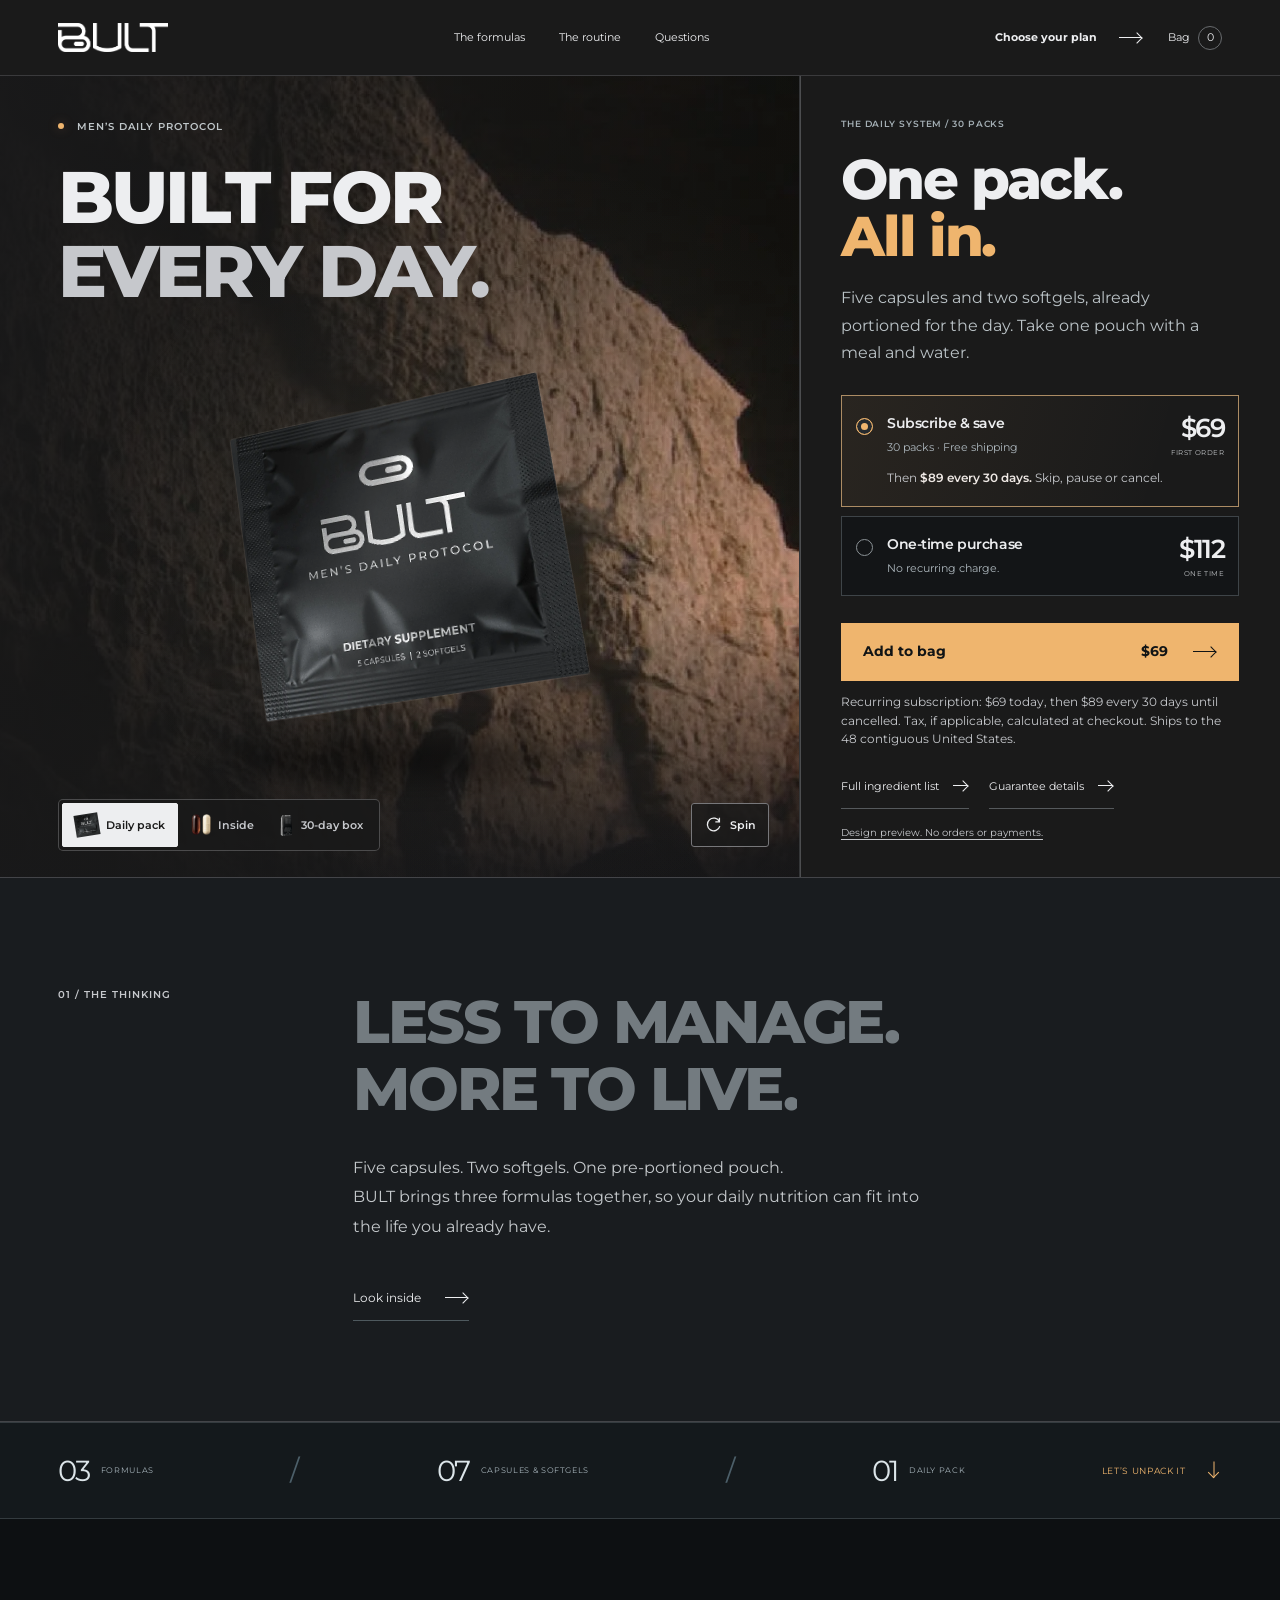
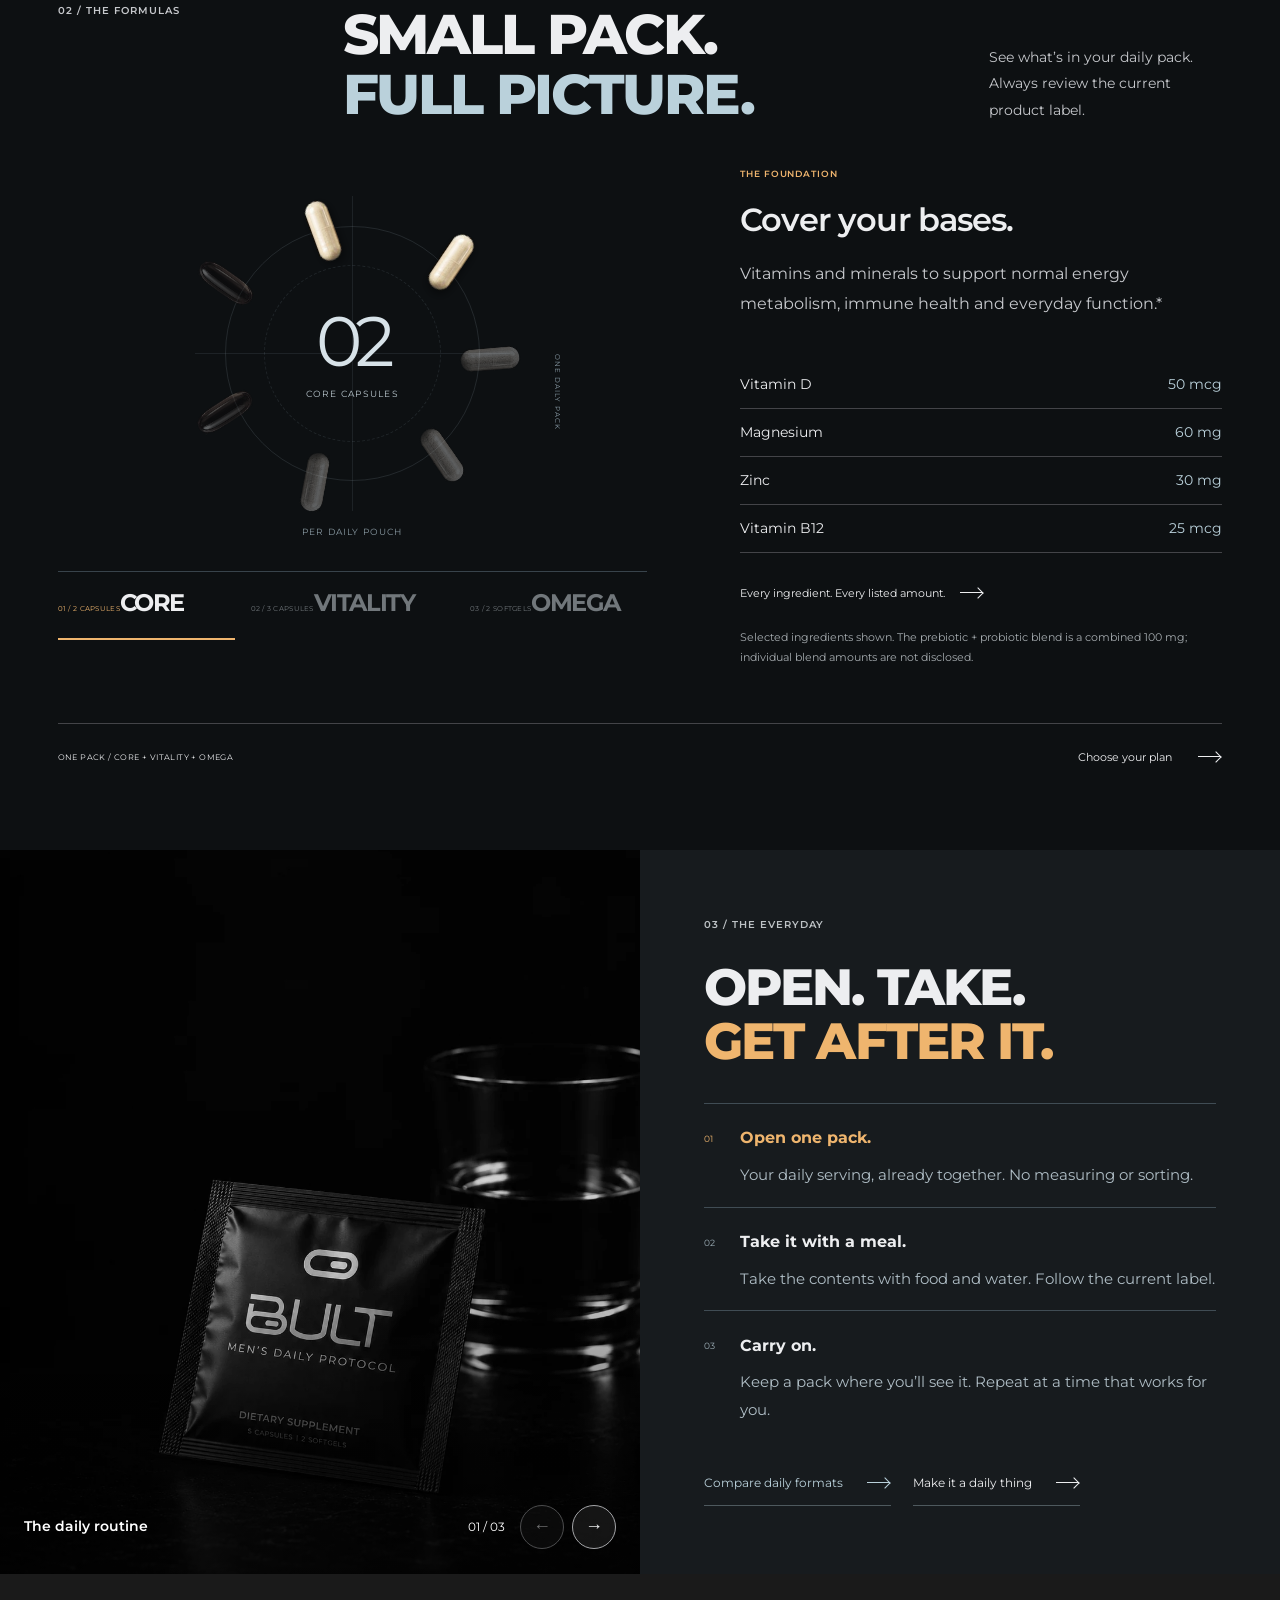
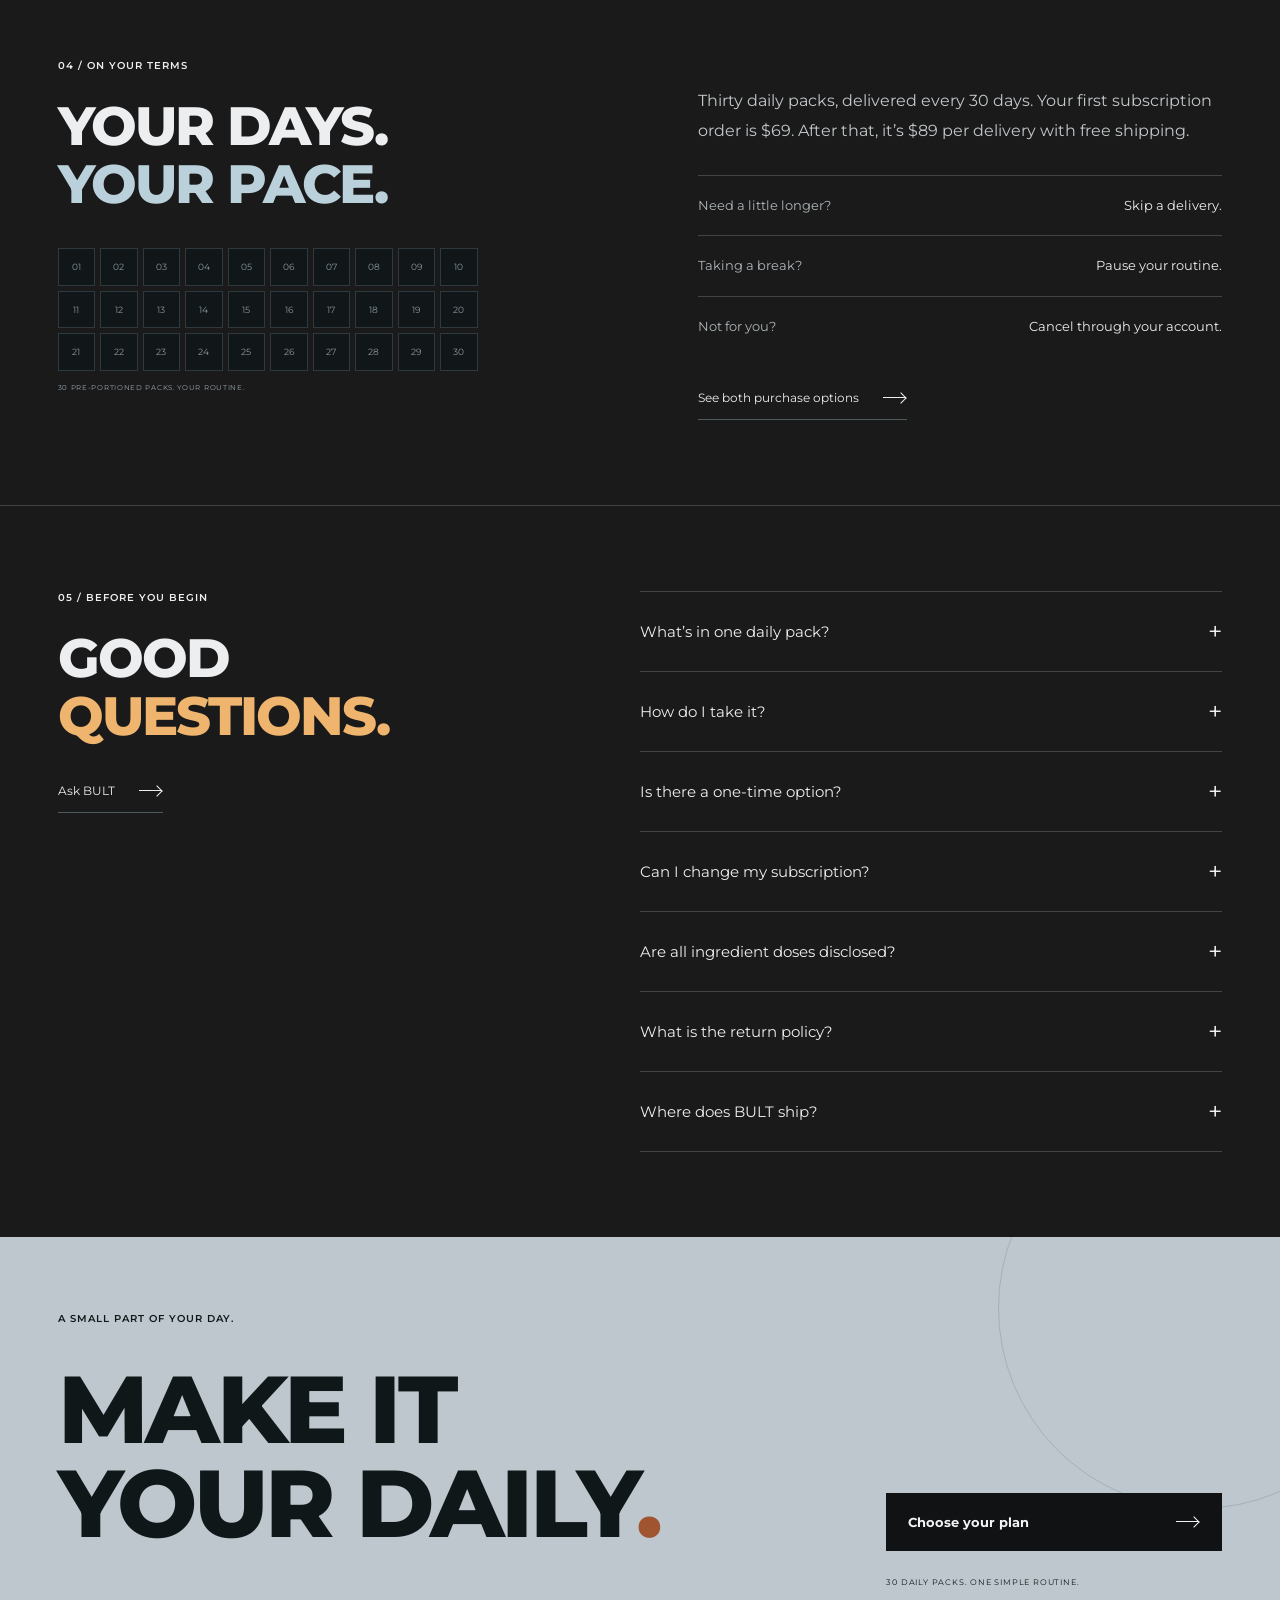
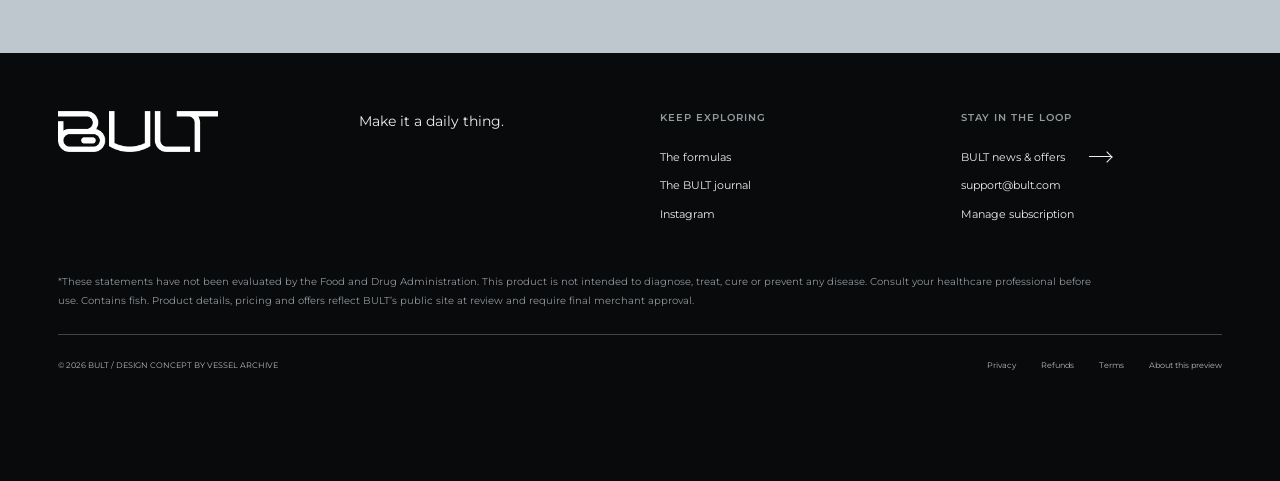
==== commit 7d6d92cc: "Apply the BULT brandbook and let shoppers explore the daily pack" ====
--- a/redesign/index.html
+++ b/redesign/index.html
@@ -4,10 +4,10 @@
 <meta charset="utf-8"><meta name="viewport" content="width=device-width,initial-scale=1,viewport-fit=cover">
 <title>BULT | Your daily standard.</title>
 <meta name="description" content="Three formulas. One daily pack. Meet BULT Men's Daily Protocol and choose a routine that works for you.">
-<meta name="robots" content="noindex,nofollow"><meta name="theme-color" content="#090a0b">
+<meta name="robots" content="noindex,nofollow"><meta name="theme-color" content="#1a1a1a">
 <meta property="og:title" content="BULT | Make it a daily thing."><meta property="og:description" content="A product-first storefront concept by Vessel Archive.">
 <link rel="icon" href="assets/bult-symbol.png?v=fc6f4b2a6b"><link rel="preload" href="assets/montserrat-regular.woff2?v=c0ec39d77c" as="font" type="font/woff2" crossorigin><link rel="preload" href="assets/montserrat-semibold.woff2?v=cec795a2ec" as="font" type="font/woff2" crossorigin>
-<link rel="preload" href="assets/montserrat-extrabold.woff2?v=7858e18b78" as="font" type="font/woff2" crossorigin><link rel="preload" href="assets/ritual.webp?v=10dc12419b" as="image"><link rel="stylesheet" href="styles.css?v=75cbd59206"><script src="app.js?v=c0aa27c496" defer></script><script src="product-stage.js?v=09d1d8cb3a" defer></script><script src="experience.js?v=8c9097a1d3" defer></script>
+<link rel="preload" href="assets/montserrat-extrabold.woff2?v=7858e18b78" as="font" type="font/woff2" crossorigin><link rel="preload" href="assets/daily-pack-front.webp" as="image" type="image/webp"><link rel="stylesheet" href="styles.css?v=75cbd59206"><link rel="stylesheet" href="studio.css?v=20463f06b4"><script src="app.js?v=c0aa27c496" defer></script><script src="product-stage.js?v=a6213beae6" defer></script><script src="experience.js?v=94111856da" defer></script>
 </head>
 <body>
 <a class="skip-link" href="#main">Skip to content</a>
@@ -19,16 +19,51 @@
 <nav class="mobile-menu" id="mobile-menu" aria-label="Mobile navigation" hidden><a href="#choose-plan">Choose your plan</a><a href="#ingredients">The formulas</a><a href="#routine">The routine</a><a href="#faq">Questions</a><button data-open="about-preview">About this design preview</button></nav>
 <main id="main">
 <section class="hero" id="start" aria-labelledby="hero-title">
-<div class="hero-art"><div class="studio-grid" aria-hidden="true"></div><div class="studio-orbit" aria-hidden="true"><i></i><span>THE EVERYDAY / RECONSIDERED</span></div>
-<div class="hero-title"><p class="eyebrow"><span class="signal-dot" aria-hidden="true"></span> MEN’S DAILY PROTOCOL</p><h1 id="hero-title">BUILT FOR<br><span>EVERY DAY.</span></h1></div>
-<div class="product-scene" id="product-scene" data-pack="true" tabindex="0" role="img" aria-label="BULT product photography with interactive depth. Use left and right arrow keys to explore its angle.">
-<div class="studio-light" aria-hidden="true"></div><span class="scene-watermark" aria-hidden="true">30</span>
-<div class="physical-product" id="physical-product"><div class="product-photo box-photo"><img src="assets/bult-product-box-1.webp?v=0c3f70cc4e" alt="BULT Men's Daily Protocol box containing 30 daily packs" width="1800" height="1800" fetchpriority="high"></div><div class="product-photo pouch-photo"><img src="assets/bult-sachet.webp?v=877b62574e" alt="The front and back of the actual BULT daily sachet" width="1800" height="1800"></div></div>
-</div>
-<div class="hero-bottom"><p>THREE FORMULAS.<br>ONE DAILY STANDARD.</p><button id="view-product" aria-pressed="true">See the 30-day box <i class="arrow-icon" aria-hidden="true"></i></button></div>
+<div class="hero-art">
+  <div class="studio-terrain" aria-hidden="true"></div>
+  <div class="hero-title">
+    <p class="eyebrow"><span class="signal-dot" aria-hidden="true"></span> MEN’S DAILY PROTOCOL</p>
+    <h1 id="hero-title">BUILT FOR<br><span>EVERY DAY.</span></h1>
+  </div>
+  <div class="pack-studio" id="product-scene" data-view="pack" role="group" tabindex="0" aria-label="Daily pack product viewer" aria-describedby="studio-instructions">
+    <p id="studio-instructions" class="sr-only">Choose a product view below, drag sideways, or use the left and right arrow keys to turn the pouch. Home resets the view.</p>
+    <div class="pack-model" id="physical-product">
+      <div class="pack-face pack-front" aria-hidden="true">
+        <img src="assets/daily-pack-front.webp" width="620" height="563" fetchpriority="high" alt="">
+      </div>
+      <div class="pack-face pack-inside" id="inside-panel" inert aria-hidden="true">
+        <span class="cutaway-title">Inside one pack</span>
+        <div class="serving-groups">
+          <a href="#ingredients" data-formula-link="core" aria-label="Explore Core, two capsules">
+            <span class="serving-row" aria-hidden="true"><i></i><i></i></span><strong>Core</strong><small>2 capsules</small>
+          </a>
+          <a href="#ingredients" data-formula-link="vitality" aria-label="Explore Vitality, three capsules">
+            <span class="serving-row" aria-hidden="true"><i></i><i></i><i></i></span><strong>Vitality</strong><small>3 capsules</small>
+          </a>
+          <a href="#ingredients" data-formula-link="omega" aria-label="Explore Omega, two softgels">
+            <span class="serving-row" aria-hidden="true"><i></i><i></i></span><strong>Omega</strong><small>2 softgels</small>
+          </a>
+        </div>
+        <span class="inside-help">Select a formula</span>
+      </div>
+      <div class="pack-edge edge-right" aria-hidden="true"></div>
+      <div class="pack-edge edge-left" aria-hidden="true"></div>
+    </div>
+    <div class="box-stage" aria-hidden="true">
+      <img src="assets/bult-product-box-1.webp?v=0c3f70cc4e" width="1800" height="1800" alt="">
+    </div>
+  </div>
+  <div class="studio-controls">
+    <div class="studio-views" role="group" aria-label="Product views">
+      <button type="button" data-studio-view="pack" aria-pressed="true"><img src="assets/daily-pack-front.webp" width="30" height="27" alt="">Daily pack</button>
+      <button type="button" data-studio-view="inside" aria-pressed="false"><span class="inside-thumb" aria-hidden="true"></span>Inside</button>
+      <button type="button" data-studio-view="box" aria-pressed="false"><span class="box-thumb" aria-hidden="true"></span>30-day box</button>
+    </div>
+    <button type="button" class="spin-control" id="spin-pack" aria-label="Spin the pack one turn"><svg viewBox="0 0 24 24" width="19" height="19" fill="none" stroke="currentColor" stroke-width="1.6" aria-hidden="true"><path d="M19.5 8.5A8 8 0 1 0 20 14M19.5 3.5v5.2h-5.2"/></svg><span class="spin-label">Spin</span></button>
+  </div>
 </div>
 <div class="purchase-panel" id="choose-plan">
-<div class="product-heading"><p class="eyebrow">THE DAILY SYSTEM / 30 PACKS</p><h2>One pack.<br><span class="accent-word">All in.</span></h2><p class="purchase-desc">Foundational nutrition, vitality support and omega-3s. Ready when you are.*</p></div>
+<div class="product-heading"><p class="eyebrow"><span class="desktop-system-label">THE DAILY SYSTEM / 30 PACKS</span><span class="phone-system-label">5 CAPSULES + 2 SOFTGELS PER POUCH</span></p><h2>One pack.<br><span class="accent-word">All in.</span></h2><p class="purchase-desc">Five capsules and two softgels, already portioned for the day. Take one pouch with a meal and water.</p></div>
 
 <fieldset class="plan-options"><legend class="sr-only">Choose your purchase plan</legend>
 <label class="plan-option selected" id="subscription-plan"><input type="radio" name="plan" value="subscription" checked><span class="custom-radio"></span><span class="plan-name">Subscribe & save<small>30 packs · Free shipping</small></span><span class="plan-price">$69<small>FIRST ORDER</small></span><span class="plan-detail">Then <strong>$89 every 30 days.</strong> <br>Skip, pause or cancel.</span></label>
@@ -42,7 +77,7 @@
 <section class="system-intro section-shell" id="system" aria-labelledby="system-title"><p class="eyebrow section-index">01 / THE THINKING</p><div><h2 id="system-title" class="scroll-headline"><span>LESS TO MANAGE.</span><br><span>MORE TO LIVE.</span></h2><p>Five capsules. Two softgels. One pre-portioned pouch.<br>BULT brings three formulas together, so your daily nutrition can fit into the life you already have.</p></div><a href="#ingredients" class="text-link">Look inside <i class="arrow-icon" aria-hidden="true"></i></a></section>
 <div class="protocol-strip" aria-label="Your daily pack"><span><b>03</b> FORMULAS</span><i aria-hidden="true">/</i><span><b>07</b> CAPSULES & SOFTGELS</span><i aria-hidden="true">/</i><span><b>01</b> DAILY PACK</span><a href="#ingredients">LET’S UNPACK IT <i class="arrow-icon" aria-hidden="true"></i></a></div><section class="ingredients dark-section" id="ingredients" aria-labelledby="ingredient-title">
 <div class="section-heading"><p class="eyebrow section-index">02 / THE FORMULAS</p><h2 id="ingredient-title">SMALL PACK.<br><span class="accent-word">FULL PICTURE.</span></h2><p>See what’s in your daily pack. <br>Always review the current product label.</p></div>
-<div class="ingredient-layout"><div class="formula-explorer"><div class="dose-diagram" data-active="core" aria-hidden="true"><div class="dose-guide"></div><div class="dose-ring"></div><div class="dose-center"><span class="dose-number">02</span><span class="dose-unit">CORE CAPSULES</span></div><i class="capsule core c1"></i><i class="capsule core c2"></i><i class="capsule vitality c3"></i><i class="capsule vitality c4"></i><i class="capsule vitality c5"></i><i class="capsule omega c6"></i><i class="capsule omega c7"></i><span class="diagram-label">ONE DAILY PACK</span><span class="diagram-footnote">FORMULA MAP / ILLUSTRATION</span></div><div class="ingredient-tabs" role="tablist" aria-label="Explore formulas" aria-orientation="vertical"><button id="tab-core" role="tab" aria-selected="true" aria-controls="panel-core" data-formula="core"><small>01 / 2 CAPSULES</small><span>CORE</span><i class="arrow-icon" aria-hidden="true"></i></button><button id="tab-vitality" role="tab" aria-selected="false" tabindex="-1" aria-controls="panel-vitality" data-formula="vitality"><small>02 / 3 CAPSULES</small><span>VITALITY</span><i class="arrow-icon" aria-hidden="true"></i></button><button id="tab-omega" role="tab" aria-selected="false" tabindex="-1" aria-controls="panel-omega" data-formula="omega"><small>03 / 2 SOFTGELS</small><span>OMEGA</span><i class="arrow-icon" aria-hidden="true"></i></button></div></div>
+<div class="ingredient-layout"><div class="formula-explorer"><div class="dose-diagram" data-active="core" aria-hidden="true"><div class="dose-guide"></div><div class="dose-ring"></div><div class="dose-center"><span class="dose-number">02</span><span class="dose-unit">CORE CAPSULES</span></div><i class="capsule core c1"></i><i class="capsule core c2"></i><i class="capsule vitality c3"></i><i class="capsule vitality c4"></i><i class="capsule vitality c5"></i><i class="capsule omega c6"></i><i class="capsule omega c7"></i><span class="diagram-label">ONE DAILY PACK</span><span class="diagram-footnote">PER DAILY POUCH</span></div><div class="ingredient-tabs" role="tablist" aria-label="Explore formulas" aria-orientation="horizontal"><button id="tab-core" role="tab" aria-selected="true" aria-controls="panel-core" data-formula="core"><small>01 / 2 CAPSULES</small><span>CORE</span><i class="arrow-icon" aria-hidden="true"></i></button><button id="tab-vitality" role="tab" aria-selected="false" tabindex="-1" aria-controls="panel-vitality" data-formula="vitality"><small>02 / 3 CAPSULES</small><span>VITALITY</span><i class="arrow-icon" aria-hidden="true"></i></button><button id="tab-omega" role="tab" aria-selected="false" tabindex="-1" aria-controls="panel-omega" data-formula="omega"><small>03 / 2 SOFTGELS</small><span>OMEGA</span><i class="arrow-icon" aria-hidden="true"></i></button></div></div>
 <div class="formula-detail">
 <div id="panel-core" role="tabpanel" aria-labelledby="tab-core" class="ingredient-panel" tabindex="0"><p class="eyebrow">THE FOUNDATION</p><h3>Cover your bases.</h3><p>Vitamins and minerals to support normal energy metabolism, immune health and everyday function.*</p><dl class="ingredient-table"><div><dt>Vitamin D</dt><dd>50 mcg</dd></div><div><dt>Magnesium</dt><dd>60 mg</dd></div><div><dt>Zinc</dt><dd>30 mg</dd></div><div><dt>Vitamin B12</dt><dd>25 mcg</dd></div></dl></div>
 <div id="panel-vitality" role="tabpanel" aria-labelledby="tab-vitality" class="ingredient-panel" tabindex="0" hidden><p class="eyebrow">MALE VITALITY</p><h3>Support your drive.</h3><p>Targeted ingredients for male vitality, healthy testosterone function and everyday performance.*</p><dl class="ingredient-table"><div><dt>L-Citrulline Malate</dt><dd>1 g</dd></div><div><dt>KSM-66® Ashwagandha</dt><dd>400 mg</dd></div><div><dt>Maca Root</dt><dd>150 mg</dd></div><div><dt>Muira Puama</dt><dd>100 mg</dd></div></dl></div>
@@ -51,7 +86,20 @@
 </div></div>
 <div class="section-footer"><span>ONE PACK / CORE + VITALITY + OMEGA</span><a href="#choose-plan">Choose your plan <i class="arrow-icon" aria-hidden="true"></i></a></div>
 </section>
-<section class="routine" id="routine" aria-labelledby="routine-title"><div class="routine-image"><div class="image-reticle" aria-hidden="true"><i></i><span>EVERYDAY / IN MOTION</span></div><img src="assets/runner.webp?v=c1d8ccdf17" alt="A runner moving through a city street" loading="lazy" width="1126" height="1126"><span>THE REST OF YOUR DAY IS YOURS.</span></div><div class="routine-copy"><p class="eyebrow">03 / THE EVERYDAY</p><h2 id="routine-title">OPEN. TAKE.<br><span class="accent-word">GET AFTER IT.</span></h2><ol class="routine-steps"><li><h3>Open one pack.</h3><p>Your daily serving, already together. No measuring or sorting.</p></li><li><h3>Take it with a meal.</h3><p>Take the contents with food and water. Follow the current label.</p></li><li><h3>Carry on.</h3><p>Keep a pack where you’ll see it. Repeat at a time that works for you.</p></li></ol><a class="text-link" href="#choose-plan">Make it a daily thing <i class="arrow-icon" aria-hidden="true"></i></a></div></section>
+<section class="routine" id="routine" aria-labelledby="routine-title"><div class="routine-image">
+  <div class="routine-gallery" id="routine-gallery" role="region" aria-label="Three photos of the daily routine" tabindex="0">
+    <figure><img src="assets/ritual.webp?v=10dc12419b" alt="A BULT daily pack beside a dumbbell" loading="lazy" width="1096" height="1435"></figure>
+    <figure><img src="assets/journal-3.webp" alt="An open BULT box on a desk beside a mug" loading="lazy" width="754" height="499"></figure>
+    <figure><img src="assets/runner.webp?v=c1d8ccdf17" alt="A runner crossing a city street" loading="lazy" width="1126" height="1126"></figure>
+  </div>
+  <div class="gallery-controls">
+    <span class="gallery-caption">The daily routine</span>
+    <span id="gallery-position" aria-live="polite" aria-atomic="true">01 / 03</span>
+    <button type="button" data-gallery-step="-1" aria-label="Previous routine photo" aria-controls="routine-gallery" disabled>←</button>
+    <button type="button" data-gallery-step="1" aria-label="Next routine photo" aria-controls="routine-gallery">→</button>
+  </div>
+</div>
+<div class="routine-copy"><p class="eyebrow">03 / THE EVERYDAY</p><h2 id="routine-title">OPEN. TAKE.<br><span class="accent-word">GET AFTER IT.</span></h2><ol class="routine-steps"><li><h3><button data-routine-photo="0" aria-controls="routine-gallery" aria-pressed="true">Open one pack.</button></h3><p>Your daily serving, already together. No measuring or sorting.</p></li><li><h3><button data-routine-photo="1" aria-controls="routine-gallery" aria-pressed="false">Take it with a meal.</button></h3><p>Take the contents with food and water. Follow the current label.</p></li><li><h3><button data-routine-photo="2" aria-controls="routine-gallery" aria-pressed="false">Carry on.</button></h3><p>Keep a pack where you’ll see it. Repeat at a time that works for you.</p></li></ol><button class="text-link format-trigger" type="button" data-open="compare-routines">Compare daily formats <i class="arrow-icon" aria-hidden="true"></i></button><a class="text-link" href="#choose-plan">Make it a daily thing <i class="arrow-icon" aria-hidden="true"></i></a></div></section>
 <section class="subscription section-shell" aria-labelledby="subscription-title"><div><p class="eyebrow">04 / ON YOUR TERMS</p><h2 id="subscription-title">YOUR DAYS.<br><span class="accent-word">YOUR PACE.</span></h2><div class="month-grid" aria-hidden="true"><span>01</span><span>02</span><span>03</span><span>04</span><span>05</span><span>06</span><span>07</span><span>08</span><span>09</span><span>10</span><span>11</span><span>12</span><span>13</span><span>14</span><span>15</span><span>16</span><span>17</span><span>18</span><span>19</span><span>20</span><span>21</span><span>22</span><span>23</span><span>24</span><span>25</span><span>26</span><span>27</span><span>28</span><span>29</span><span>30</span></div><p class="month-caption">30 PRE-PORTIONED PACKS. YOUR ROUTINE.</p></div><div class="subscription-details"><p>Thirty daily packs, delivered every 30 days. Your first subscription order is $69. After that, it’s $89 per delivery with free shipping.</p><dl><div><dt>Need a little longer?</dt><dd>Skip a delivery.</dd></div><div><dt>Taking a break?</dt><dd>Pause your routine.</dd></div><div><dt>Not for you?</dt><dd>Cancel through your account.</dd></div></dl><a href="#choose-plan" class="text-link">See both purchase options <i class="arrow-icon" aria-hidden="true"></i></a></div></section>
 <section class="faq section-shell" id="faq"><div><p class="eyebrow">05 / BEFORE YOU BEGIN</p><h2>GOOD<br><span class="accent-word">QUESTIONS.</span></h2><a class="text-link" href="mailto:support@bult.com">Ask BULT <i class="arrow-icon" aria-hidden="true"></i></a></div><div class="faq-list">
 <details><summary>What’s in one daily pack?<span aria-hidden="true">+</span></summary><p>Two CORE capsules, three VITALITY capsules and two OMEGA softgels. One box contains 30 daily packs. <button class="inline-link" data-open="label">See the full ingredient list</button>.</p></details>
@@ -70,4 +118,16 @@
 <dialog id="bag" class="bag-dialog" aria-labelledby="bag-title"><div class="bag-header"><div><p class="eyebrow dark-eyebrow">YOUR DAILY STANDARD</p><h2 id="bag-title">Your bag.</h2></div><button class="modal-close" data-close aria-label="Close bag">×</button></div><div id="empty-bag"><p>A little space for a better routine.</p><a class="button button-dark" href="#choose-plan" data-close>Explore the protocol <span><i class="arrow-icon" aria-hidden="true"></i></span></a></div><div id="filled-bag" hidden><div class="bag-product"><img src="assets/bult-product-box-1.webp?v=0c3f70cc4e" alt="BULT Men's Daily Protocol"><div><h3>Men’s Daily Protocol</h3><p>30 daily packs</p><strong id="bag-plan-name">Subscription</strong><button id="change-plan">Change plan</button></div><span id="bag-price">$69</span></div><div class="bag-summary"><div><span>Subtotal</span><strong id="bag-subtotal">$69</strong></div><div><span>Shipping</span><span id="bag-shipping">Free</span></div><div><span>Tax</span><span>Calculated at checkout</span></div></div><p class="bag-renewal" id="bag-renewal">Then $89 every 30 days until cancelled. Skip, pause or cancel through your BULT account.</p><button id="preview-checkout" class="button button-dark">Preview checkout handoff <span><i class="arrow-icon" aria-hidden="true"></i></span></button><p class="demo-notice">DESIGN PREVIEW · No order or payment is placed.</p><button id="remove-item" class="decline-link">Remove from bag</button></div><div class="bag-handoff" id="bag-handoff" hidden><h3>Ready for Shopify.</h3><p>This is where the live store hands your selected product and subscription plan to Shopify’s secure checkout.</p><p>This preview hasn’t created a cart, subscription or payment.</p><button class="button button-dark" data-close>Keep exploring <span><i class="arrow-icon" aria-hidden="true"></i></span></button></div></dialog>
 <dialog id="label" class="text-dialog" aria-labelledby="label-title"><button class="modal-close" data-close aria-label="Close ingredient list">×</button><p class="eyebrow dark-eyebrow">THE COMPLETE DAILY PROTOCOL</p><h2 id="label-title">Know what’s <span class="serif">inside.</span></h2><p>Amounts shown per daily pack, transcribed from BULT’s public ingredient display. This is not a replacement for the current Supplement Facts label.</p><div id="full-ingredients"></div><p class="small-note">The combined prebiotic + probiotic blend is 100 mg; individual quantities are not disclosed. Contains fish (anchovy). Consult your healthcare professional before use.</p><a class="button button-dark" href="https://bult.com/products/protocol" target="_blank" rel="noopener">View current product details <span><i class="arrow-icon" aria-hidden="true"></i></span></a></dialog>
 <dialog id="guarantee" class="text-dialog compact-dialog" aria-labelledby="guarantee-title"><button class="modal-close" data-close aria-label="Close guarantee details">×</button><p class="eyebrow dark-eyebrow">CLEAR TERMS BUILD TRUST.</p><h2 id="guarantee-title">The first-order<br> <span class="serif">guarantee.</span></h2><p>BULT’s current storefront advertises a 30-day first-order money-back guarantee.</p><p>Its refund policy contains different return conditions. We have kept the offer visible but have not invented a resolution. Before this design launches, BULT needs to confirm one consistent, final policy.</p><a class="underlined-link" href="https://bult.com/policies/refund-policy" target="_blank" rel="noopener">Read the current refund policy <span><i class="arrow-icon" aria-hidden="true"></i></span></a><a class="underlined-link" href="mailto:support@bult.com">Confirm eligibility with BULT <span><i class="arrow-icon" aria-hidden="true"></i></span></a></dialog>
-<dialog id="about-preview" class="text-dialog compact-dialog" aria-labelledby="preview-title"><button class="modal-close" data-close aria-label="Close preview information">×</button><p class="eyebrow dark-eyebrow">VESSEL ARCHIVE × BULT</p><h2 id="preview-title">A higher<br> <span class="serif">standard.</span></h2><p>A product-led storefront concept for BULT. Authentic packaging photography is presented in an interactive, perspective-driven studio. Compare both purchase options up front and inspect every listed ingredient. This image-based depth study is not a fully rotatable 3D scan or a substitute for the current product label.</p><p>This is a preview, not BULT’s live store. Orders, checkout and sign-ups are demonstrations. No payment or contact data is collected.</p><p>Pricing and product facts reflect the public site reviewed November 5–6, 2026. Typography uses the Montserrat family verified on BULT’s current storefront. The original brand book was not available to verify; final brand approval, claims, policy alignment and Shopify integration testing are required before launch.</p><button class="button button-dark" data-close>Explore the concept <span><i class="arrow-icon" aria-hidden="true"></i></span></button></dialog><div class="sr-only" aria-live="polite" id="live-status"></div></body></html>+<dialog id="compare-routines" class="text-dialog compare-dialog" aria-labelledby="compare-title">
+  <button class="modal-close" data-close aria-label="Close routine comparison">×</button>
+  <p class="eyebrow">DAILY FORMATS</p>
+  <h2 id="compare-title">At breakfast.</h2>
+  <p>Three ways to take a daily supplement.</p>
+  <dl class="format-list">
+    <div><dt>BULT<span>Men’s Daily Protocol</span></dt><dd>Open one pouch. Take the five capsules and two softgels with a meal and water.</dd></div>
+    <div><dt>AG1<span>Original powder</span></dt><dd>Add one scoop or travel pack to 8–10 oz of cold water. Shake or stir, then drink.</dd></div>
+    <div><dt>Ritual<span>Essential for Men 18+</span></dt><dd>Take two capsules together once a day, with or without food.</dd></div>
+  </dl>
+  <div class="format-sources"><span>Product directions</span><a href="https://bult.com/pages/faq" target="_blank" rel="noopener">BULT</a><a href="https://drinkag1.com/what-is-ag1" target="_blank" rel="noopener">AG1</a><a href="https://ritual.com/products/essential-multivitamin-for-men" target="_blank" rel="noopener">Ritual</a></div>
+</dialog>
+<dialog id="about-preview" class="text-dialog compact-dialog" aria-labelledby="preview-title"><button class="modal-close" data-close aria-label="Close preview information">×</button><p class="eyebrow dark-eyebrow">VESSEL ARCHIVE × BULT</p><h2 id="preview-title">A higher<br> <span class="serif">standard.</span></h2><p>Turn the sachet to explore its contents or switch to the 30-day box. The front uses BULT’s packaging photography. The cutaway arranges the photographed capsules and softgels by formula.</p><p>The bag, checkout and sign-up are demonstrations. They use no payment or contact data.</p><p>BULT’s brandbook specifies Montserrat and a grayscale palette. Amber and pale blue are proposed accents for this concept. Pricing and product details reflect the public storefront reviewed November 6, 2026.</p><button class="button button-dark" data-close>Explore the concept <span><i class="arrow-icon" aria-hidden="true"></i></span></button></dialog><div class="sr-only" aria-live="polite" id="live-status"></div></body></html>
--- a/redesign/studio.css
+++ b/redesign/studio.css
@@ -0,0 +1,347 @@
+/* Montserrat and the four neutrals come from BULT's brandbook. The two
+   interaction colors are additions for this concept, not official brand colors. */
+:root {
+  --charcoal: #1a1a1a;
+  --gray-1: #5f6167;
+  --gray-2: #c6c8cc;
+  --gray-3: #edeef0;
+  --bg: var(--charcoal);
+  --ink: var(--gray-3);
+  --muted: var(--gray-2);
+  --panel: var(--charcoal);
+  --ice: #bad1db;
+  --accent: #efb56e;
+  --line: #434448;
+}
+body { letter-spacing: normal; }
+.site-header { background: var(--charcoal); border-color: #3a3a3c; }
+.hero-title h1, .product-heading h2, .section-heading h2, .system-intro h2,
+.routine-copy h2, .subscription h2, .faq h2, .closing h2, .text-dialog h2 {
+  letter-spacing: -.037em;
+}
+.hero-title h1 { font-weight: 800; line-height: 1.02; }
+.hero-title h1 span { color: var(--gray-2); }
+.purchase-panel, .subscription { background: var(--charcoal); }
+.purchase-panel::before { background: #4c4d4f; }
+.plan-option.selected {
+  border-color: #ac8c64;
+  background: linear-gradient(105deg, #efb56e12, transparent 80%);
+}
+.plan-option.selected .custom-radio { background: var(--accent); border-color: var(--accent); }
+.button-dark:hover, .button-dark:focus-visible { background: #f4c993; color: #1a1a1a; }
+.purchase-terms, .plan-detail { color: var(--gray-2); font-size: 12px; line-height: 1.55; }
+.preview-note { color: var(--gray-2); }
+.accent-word { color: var(--accent); }
+.section-heading .accent-word, .subscription .accent-word { color: var(--ice); }
+
+.hero-art {
+  isolation: isolate;
+  background: #232324;
+}
+.studio-terrain {
+  position: absolute;
+  inset: 0;
+  z-index: -1;
+  background: linear-gradient(106deg, #19191af7 1%, #1a1a1ab0 39%, #20202038 78%),
+              linear-gradient(0deg, #141416f0 1%, transparent 33%, #13131325 72%),
+              url("assets/rock-detail.webp") 50% 49% / cover no-repeat;
+}
+.studio-terrain::after {
+  content: "";
+  position: absolute;
+  inset: 0;
+  background: radial-gradient(ellipse at 65% 57%, #d9c3a915, transparent 58%);
+}
+.pack-studio {
+  position: absolute;
+  inset: 235px 4.5% 88px;
+  display: grid;
+  place-items: center;
+  isolation: isolate;
+  perspective: 950px;
+  touch-action: pan-y pinch-zoom;
+  user-select: none;
+  -webkit-user-select: none;
+  cursor: grab;
+  outline-offset: -5px;
+}
+.pack-studio[data-dragging="true"] { cursor: grabbing; }
+.pack-studio[data-view="box"] { cursor: default; }
+.pack-studio::after {
+  content: "";
+  position: absolute;
+  z-index: -1;
+  bottom: 3%;
+  width: 48%;
+  height: 7%;
+  border-radius: 50%;
+  background: #0008;
+  filter: blur(16px);
+}
+.pack-model {
+  position: relative;
+  width: min(52%, 326px);
+  aspect-ratio: 620 / 563;
+  transform: rotateX(6deg) rotateY(var(--pack-angle, -14deg)) rotateZ(var(--pack-roll, -9deg));
+  transform-style: preserve-3d;
+  -webkit-transform-style: preserve-3d;
+  transition: opacity .24s ease;
+}
+.pack-face {
+  position: absolute;
+  inset: 0;
+  border-radius: 2px;
+  backface-visibility: hidden;
+  -webkit-backface-visibility: hidden;
+}
+.pack-front {
+  transform: translateZ(3px);
+  overflow: hidden;
+  background: #212122;
+  outline: 1px solid #aaa2;
+}
+.pack-front img { width: 100%; height: 100%; }
+.pack-front::after {
+  content: "";
+  position: absolute;
+  inset: 0;
+  background: linear-gradient(110deg, transparent 15%, #ffffff13 42%, transparent 65%);
+  pointer-events: none;
+}
+.pack-inside {
+  transform: rotateY(180deg) translateZ(3px);
+  background: linear-gradient(130deg, #323235, #1d1d1f 67%);
+  border: 1px solid #8c8c9170;
+  box-shadow: inset 0 0 0 6px #1d1d20;
+  color: var(--gray-3);
+  display: flex;
+  flex-direction: column;
+  justify-content: center;
+  align-items: center;
+  gap: 11%;
+}
+.cutaway-title {
+  font-size: clamp(16px, 1.7vw, 27px);
+  font-weight: 700;
+  letter-spacing: -.035em;
+  text-align: center;
+}
+.serving-groups { display: flex; align-items: stretch; justify-content: center; width: 90%; }
+.serving-groups a {
+  width: 33.333%;
+  min-height: 44px;
+  display: flex;
+  flex-direction: column;
+  align-items: center;
+  color: var(--gray-3);
+}
+.serving-groups a + a { border-left: 1px solid #57575d; }
+.serving-groups strong { margin-top: .6em; font-size: clamp(10px, 1.1vw, 14px); font-weight: 700; }
+.serving-groups small { font-size: clamp(8px, .86vw, 11px); color: var(--gray-2); }
+.serving-groups a:is(:hover,:focus-visible) strong { color: var(--accent); text-decoration: underline; }
+.serving-row { display: flex; justify-content: center; gap: 0; height: clamp(40px, 4.5vw, 65px); }
+.serving-row i {
+  display: block; height: 100%; aspect-ratio: .36;
+  background: var(--dose-photo) center / contain no-repeat;
+}
+[data-formula-link="core"], .dose-diagram .core { --dose-photo: url("assets/core-serving.webp"); }
+[data-formula-link="vitality"], .dose-diagram .vitality { --dose-photo: url("assets/vitality-serving.webp"); }
+[data-formula-link="omega"], .dose-diagram .omega { --dose-photo: url("assets/omega-serving.webp"); }
+.pack-edge {
+  position: absolute;
+  top: 0; bottom: 0; width: 6px;
+  background: linear-gradient(90deg, #171718, #666568, #242426);
+  backface-visibility: hidden;
+}
+.edge-right { right: -3px; transform: rotateY(90deg); }
+.edge-left { left: -3px; transform: rotateY(-90deg); }
+.box-stage {
+  position: absolute; inset: -4% 0;
+  display: grid; place-items: center;
+  opacity: 0; visibility: hidden; pointer-events: none;
+  transition: opacity .24s;
+}
+.box-stage img {
+  position: absolute;
+  height: 102%; width: auto; max-width: none; aspect-ratio: 1;
+  clip-path: polygon(39.85% 3.65%,67.95% 7.15%,69% 94.4%,38.4% 95.9%,31.95% 92.65%,33.25% 17.45%);
+  transform: rotate(-4deg);
+}
+.pack-studio[data-view="box"] .box-stage { opacity: 1; visibility: visible; }
+.pack-studio[data-view="box"] .pack-model { opacity: 0; visibility: hidden; }
+
+.studio-controls {
+  position: absolute;
+  bottom: 26px; left: var(--pad); right: 30px;
+  display: flex; align-items: center; justify-content: space-between; gap: 12px;
+}
+.studio-views {
+  display: inline-flex; align-items: stretch; min-width: 0;
+  padding: 3px;
+  background: #19191aeb;
+  border: 1px solid #71717490;
+  border-radius: 5px;
+}
+.studio-views button, .spin-control {
+  display: inline-flex; align-items: center; justify-content: center;
+  min-height: 44px; gap: 7px; padding: 5px 12px;
+  color: var(--gray-2); font-weight: 600; font-size: 11px; white-space: nowrap;
+}
+.studio-views button { border: 1px solid transparent; border-radius: 2px; }
+.studio-views button[aria-pressed="true"] {
+  background: var(--gray-3); color: var(--charcoal); border-color: var(--gray-3);
+}
+.studio-views button:is(:hover,:focus-visible):not([aria-pressed="true"]) { border-color: var(--gray-1); }
+.studio-views img { width: 24px; height: 22px; object-fit: contain; transform: rotate(-9deg); }
+.inside-thumb {
+  width: 20px; height: 22px;
+  background: url("assets/omega-serving.webp") left 45% / 10px 21px no-repeat,
+              url("assets/core-serving.webp") right / 9px 21px no-repeat;
+}
+.box-thumb { width: 14px; height: 23px; background: url("assets/bult-product-box-1.webp") 52% center / 30px 28px no-repeat; clip-path: polygon(19% 7%,84% 9%,89% 94%,18% 98%,9% 92%,10% 22%); }
+.spin-control {
+  flex: none;
+  border: 1px solid #77777a;
+  border-radius: 3px;
+  background: #19191acc;
+  color: var(--gray-3);
+}
+.spin-control svg { flex: none; }
+.spin-control:is(:hover,:focus-visible) { border-color: var(--ice); }
+.spin-control:disabled { opacity: .4; cursor: default; }
+.dose-diagram .capsule, .dose-diagram .capsule.omega {
+  width: 26px; height: 64px;
+  background: var(--dose-photo) center / contain no-repeat;
+  border-radius: 0; box-shadow: none;
+  filter: grayscale(.7); opacity: .34;
+}
+.dose-diagram .capsule::after { display: none; }
+.dose-diagram[data-active="core"] .core, .dose-diagram[data-active="vitality"] .vitality,
+.dose-diagram[data-active="omega"] .omega { filter: drop-shadow(2px 4px 4px #0006); opacity: 1; box-shadow: none; }
+.dose-diagram[data-active="omega"] { --formula-color: var(--accent); }
+.dose-diagram[data-active="vitality"] { --formula-color: var(--ice); }
+.dose-unit, .diagram-footnote { font-size: 9px; }
+.routine-copy .format-trigger { margin-right: 22px; color: var(--ice); }
+.compare-dialog { max-width: min(590px, calc(100vw - 30px)); }
+.compare-dialog h2 { letter-spacing: -.04em; }
+.format-list { margin: 26px 0 16px; }
+.format-list div { display: grid; grid-template-columns: 1fr 1.5fr; gap: 18px; padding: 17px 0; border-top: 1px solid var(--gray-1); }
+.format-list dt { font-weight: 700; }
+.format-list dt span { display: block; font-size: 12px; font-weight: 400; margin-top: 4px; }
+.format-list dd { margin: 0; font-size: 14px; line-height: 1.6; }
+.format-sources { display: flex; flex-wrap: wrap; align-items: center; gap: 0 16px; font-size: 12px; }
+.format-sources a { display: inline-flex; min-height: 44px; align-items: center; text-decoration: underline; }
+
+@media (min-width: 1500px) {
+  .pack-model { width: min(52%, 365px); }
+  .pack-studio { inset-block-start: 268px; }
+}
+@media (min-width: 901px) and (max-width: 1130px) {
+  .pack-studio { inset-block-start: 205px; }
+  .studio-controls { left: 22px; right: 18px; gap: 6px; }
+  .studio-views button, .spin-control { padding-inline: 7px; }
+}
+@media (max-width: 900px) {
+  .hero-art { height: clamp(400px, 58vw, 490px); min-height: 0; }
+  .hero-title { top: 23px; }
+  .hero-title h1 { font-size: clamp(37px, 7.1vw, 60px); }
+  .pack-studio { inset: 112px 5% 67px; }
+  .pack-model { width: min(46%, 233px); }
+  .studio-controls { left: 18px; right: 18px; bottom: 12px; gap: 6px; }
+  .studio-views button { font-size: 10px; min-height: 44px; padding: 4px 8px; gap: 4px; }
+  .studio-views img { width: 20px; height: 19px; }
+  .spin-control { font-size: 10px; gap: 4px; padding: 4px 8px; }
+  .box-stage { inset: 1% 0; }
+  .cutaway-title { font-size: 16px; }
+  .serving-groups { width: 95%; }
+  .serving-groups strong { font-size: 10px; }
+  .serving-row { height: 36px; }
+  .dose-diagram .capsule, .dose-diagram .capsule.omega { width: 22px; height: 52px; }
+  .pack-inside { transform: rotateY(180deg) translateZ(3px); gap: 8%; }
+  .section-heading h2 { letter-spacing: -.035em; }
+  .purchase-links button { font-size: 11px; }
+}
+@media (min-width: 600px) and (max-width: 900px) {
+  .pack-studio { inset: 145px 5% 67px; }
+}
+@media (max-width: 370px) {
+  .studio-controls { left: 10px; right: 10px; }
+  .studio-views button { padding-inline: 5px; }
+  .studio-views img { width: 17px; }
+  .spin-control { padding-inline: 6px; }
+  .pack-model { width: 56%; }
+  .format-list div { grid-template-columns: 1fr; gap: 5px; }
+}
+@media (prefers-reduced-motion: reduce) {
+  .pack-model, .box-stage, .dose-diagram .capsule { transition: none; }
+}
+
+/* One native scroll surface for mouse, touch, and keyboard users. */
+.routine-gallery {
+  position: absolute; inset: 0;
+  display: flex; overflow-x: auto; overflow-y: hidden;
+  scroll-snap-type: x mandatory;
+  overscroll-behavior-x: contain;
+  scrollbar-width: thin;
+  scrollbar-color: var(--gray-1) #202020;
+}
+.routine-gallery figure {
+  position: relative; flex: 0 0 100%; height: 100%; margin: 0;
+  scroll-snap-align: start;
+}
+.routine-gallery img { object-position: center; }
+.routine-image:hover .routine-gallery img { transform: none; }
+.routine-image::after { z-index: 1; inset: 58% 0 0; background: linear-gradient(transparent, #000b); }
+.gallery-controls {
+  position: absolute; left: 24px; right: 24px; bottom: 25px; z-index: 2;
+  display: flex; align-items: center; gap: 8px;
+  color: #fff; pointer-events: none;
+}
+.gallery-caption { margin-right: auto; font-size: 14px; font-weight: 600; }
+#gallery-position { font-size: 12px; margin-inline: 7px; font-variant-numeric: tabular-nums; }
+.gallery-controls button {
+  width: 44px; height: 44px; background: #1a1a1ac9; color: var(--gray-3);
+  border: 1px solid #a4a5a8; border-radius: 50%; pointer-events: auto;
+  font-size: 18px;
+}
+.gallery-controls button:disabled { opacity: .45; cursor: default; }
+.routine-steps li { padding-block: 12px 18px; }
+.routine-steps li::before { top: 28px; font-variant-numeric: tabular-nums; }
+.routine-steps h3 { margin-bottom: 1px; }
+.routine-steps h3 button {
+  display: flex; align-items: center; min-height: 44px; text-align: left;
+  color: inherit; font-weight: 700; font-size: 16px;
+}
+.routine-steps li.active-step h3 { color: var(--accent); }
+.routine-steps li p { font-size: 15px; }
+.routine-steps button:hover { text-decoration: underline; text-underline-offset: .24em; }
+@media (max-width: 900px) {
+  .gallery-controls { left: 18px; right: 18px; bottom: 18px; }
+  .routine-image { min-height: 0; height: clamp(280px, 74vw, 410px); }
+}
+
+.phone-system-label { display: none; }
+.inside-help { font-weight: 600; font-size: 11px; letter-spacing: .035em; color: var(--gray-2); }
+.pack-inside { gap: 7%; }
+.pack-inside::before, .pack-inside::after {
+  content: "";
+  position: absolute; left: 0; right: 0; height: 5%; pointer-events: none;
+  background: repeating-linear-gradient(0deg, #272729, #272729 1px, #39393a 2px, #161617 3px);
+}
+.pack-inside::before { top: 0; }
+.pack-inside::after { bottom: 0; }
+@media (max-width: 900px) {
+  .phone-system-label { display: inline; }
+  .desktop-system-label { display: none; }
+  .product-heading .eyebrow { font-size: 10px; color: var(--gray-2); }
+  .pack-model { width: min(56%, 240px); }
+  .studio-views button { font-size: 11px; }
+  .cutaway-title { font-size: 17px; }
+  .inside-help { font-size: 9px; }
+}
+@media (max-width: 370px) {
+  .studio-views { flex: 0 0 auto; }
+  .studio-views button { gap: 3px; font-size: 10px; }
+  .spin-control { width: 44px; padding: 0; }
+  .spin-control .spin-label { display: none; }
+}
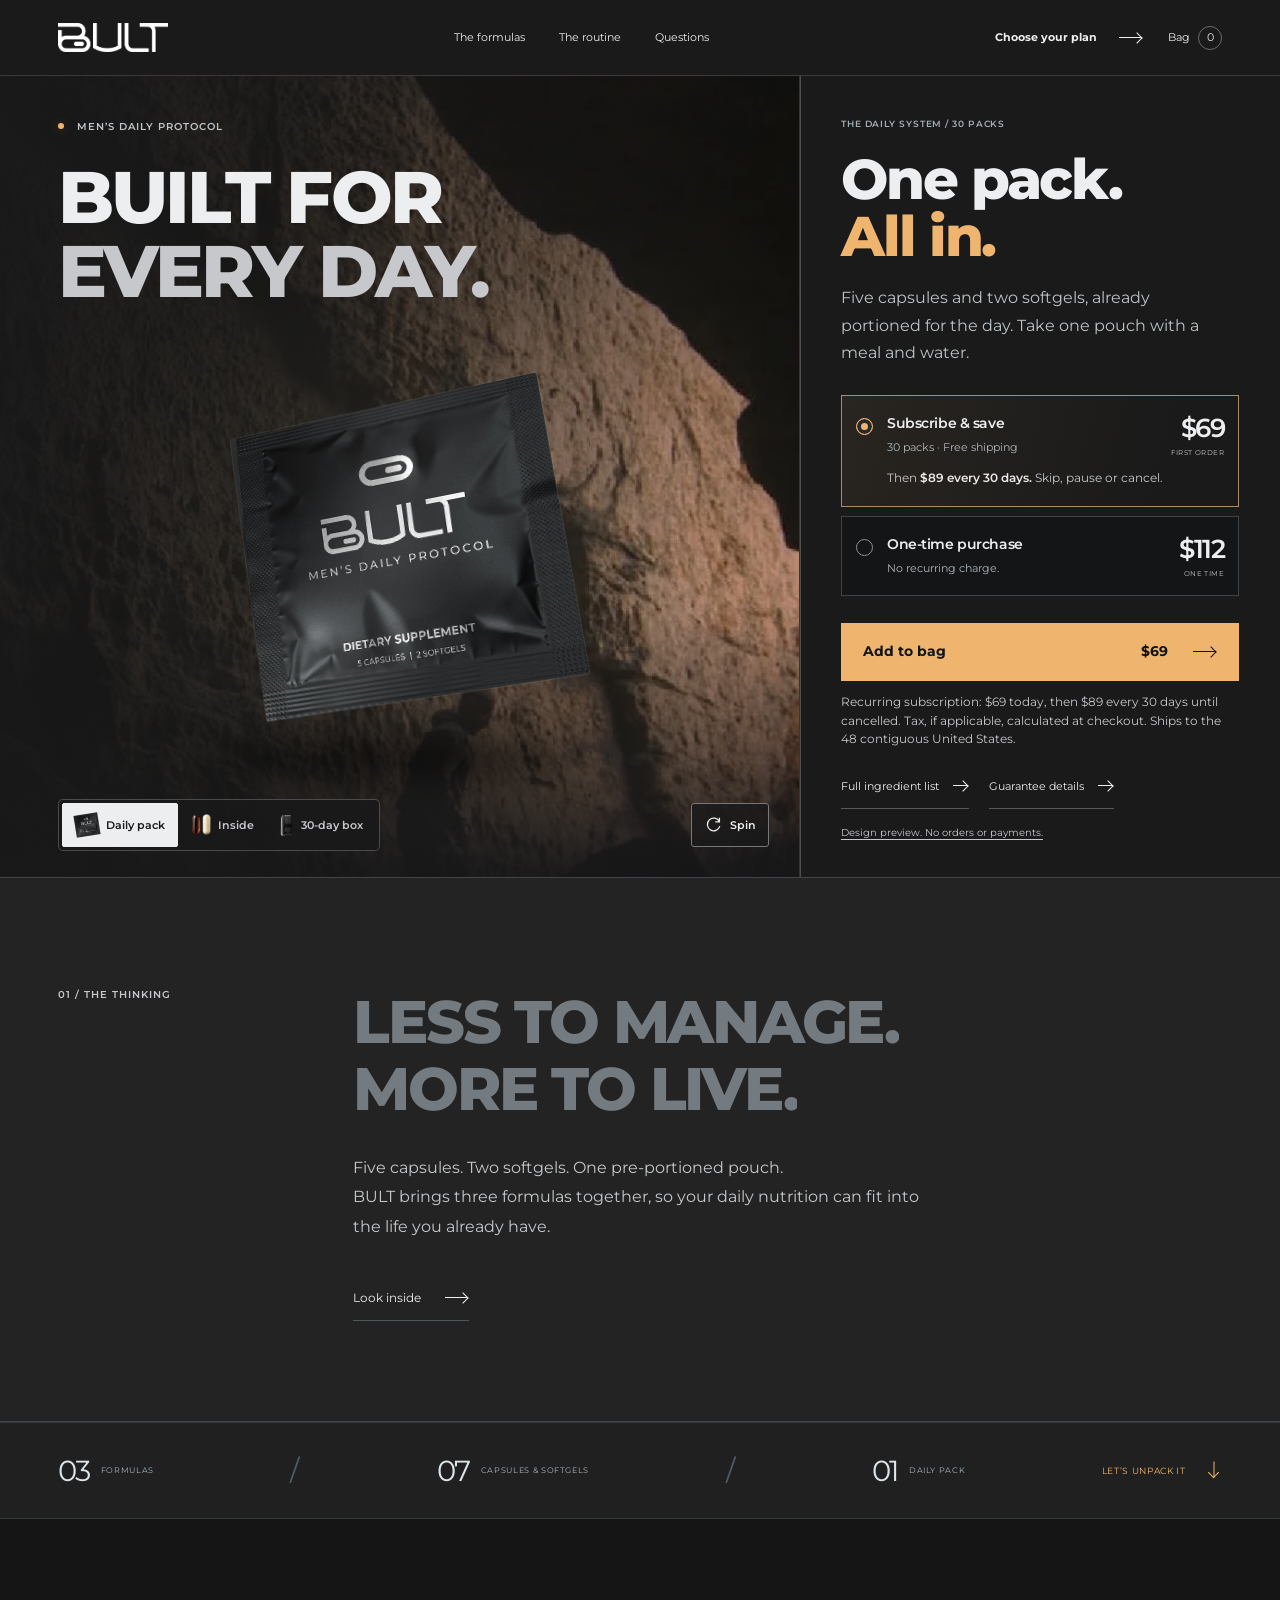
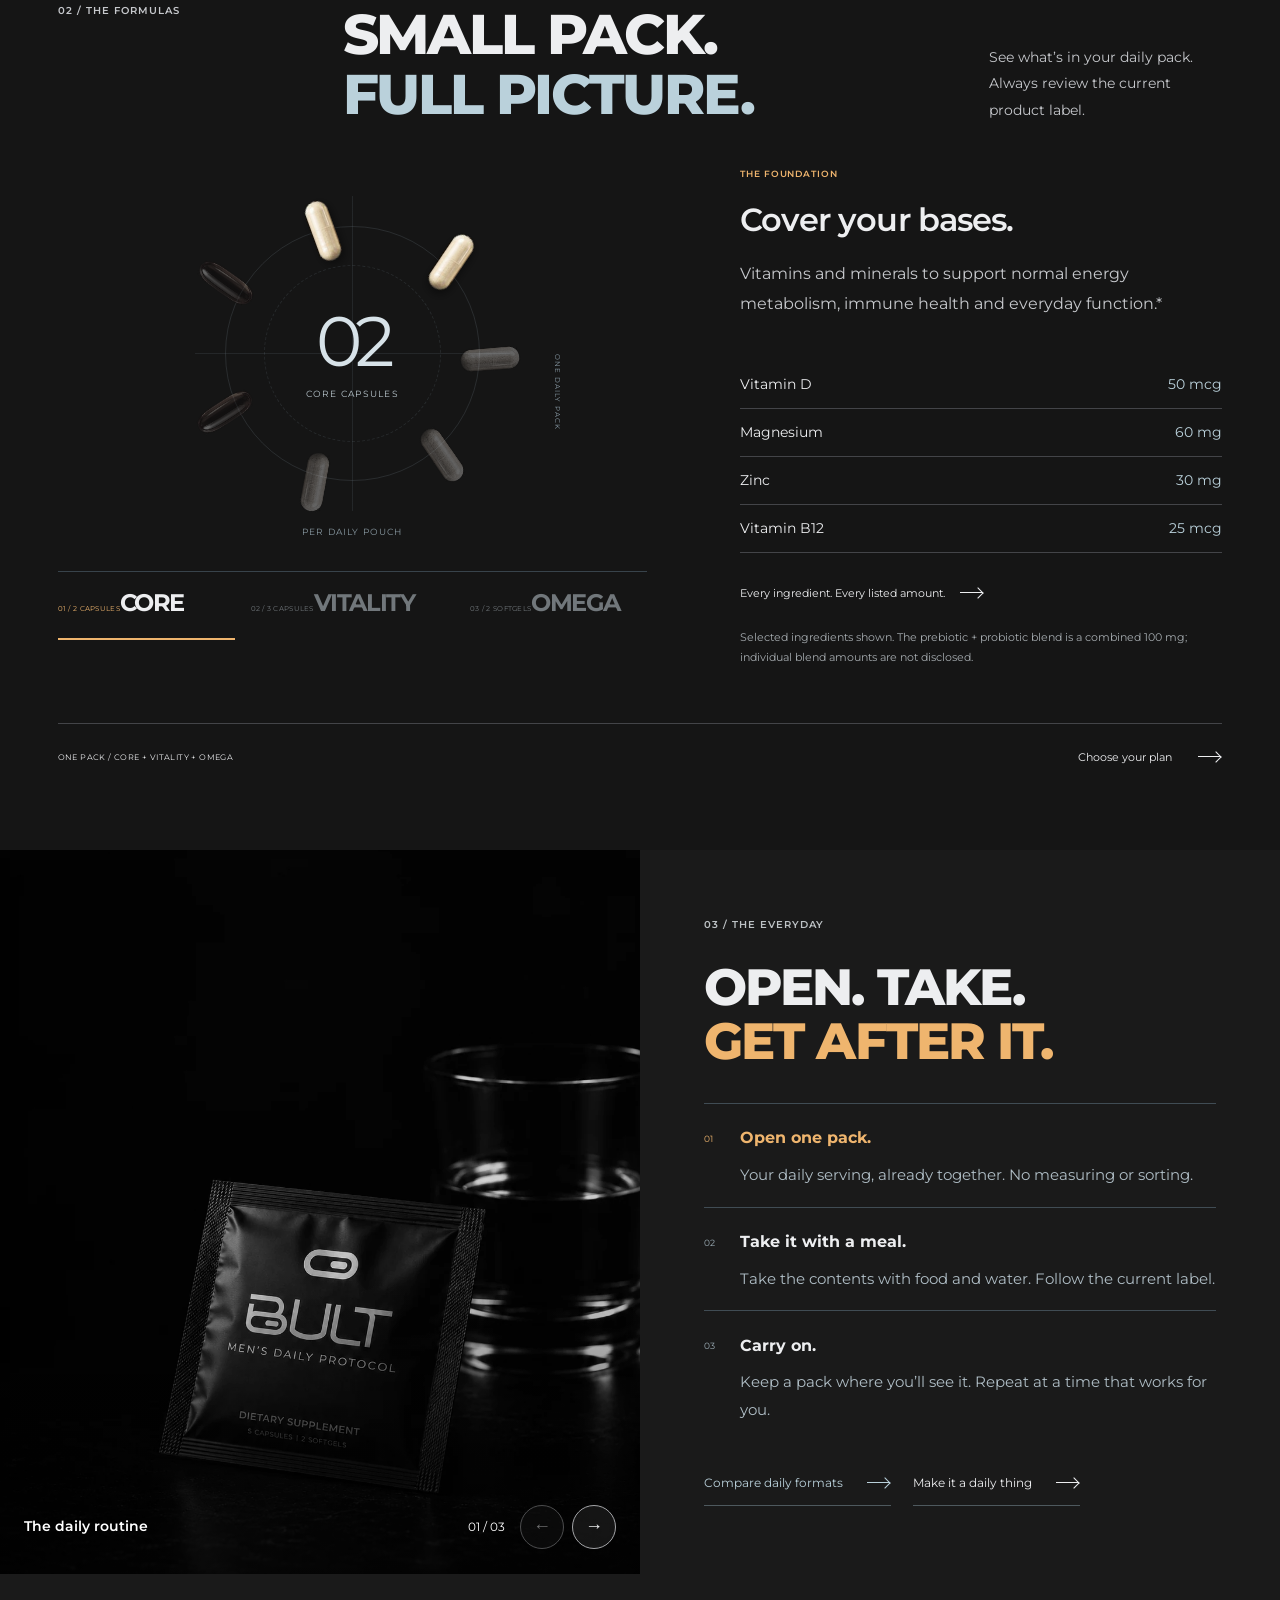
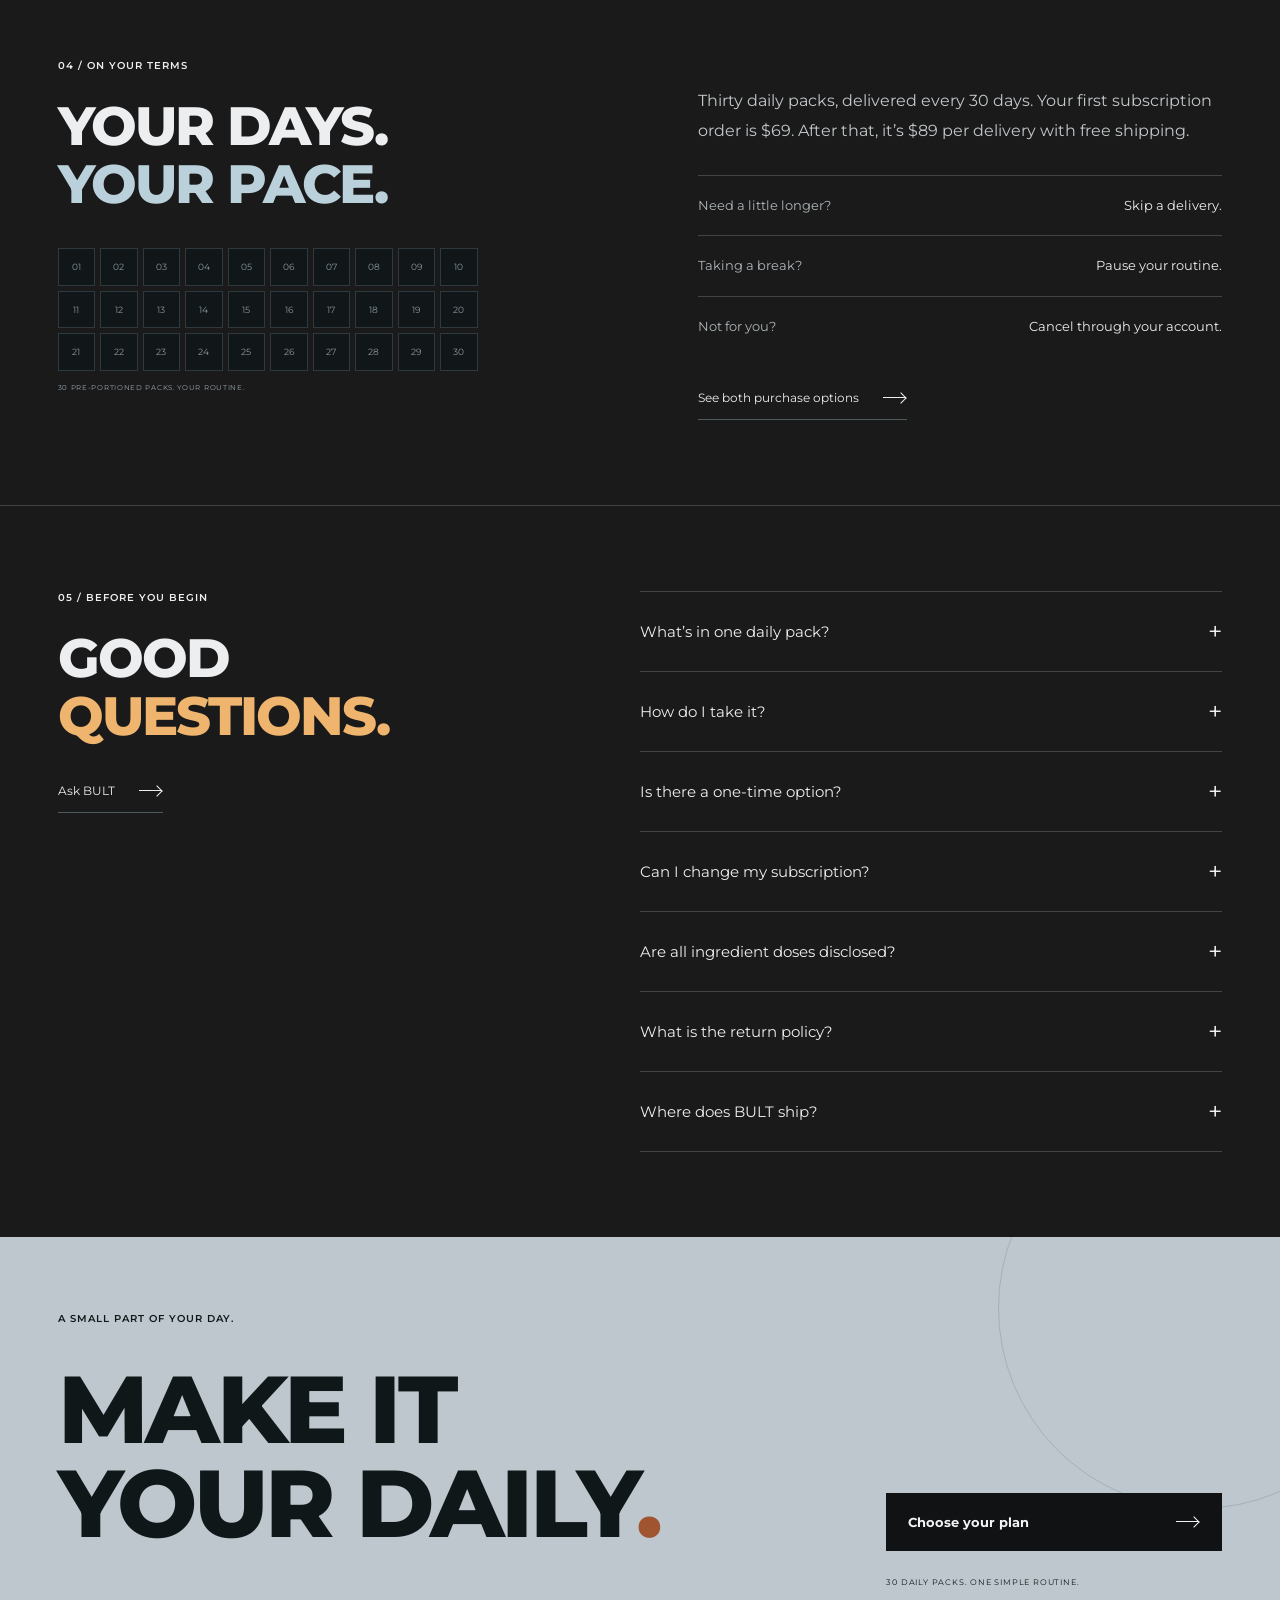
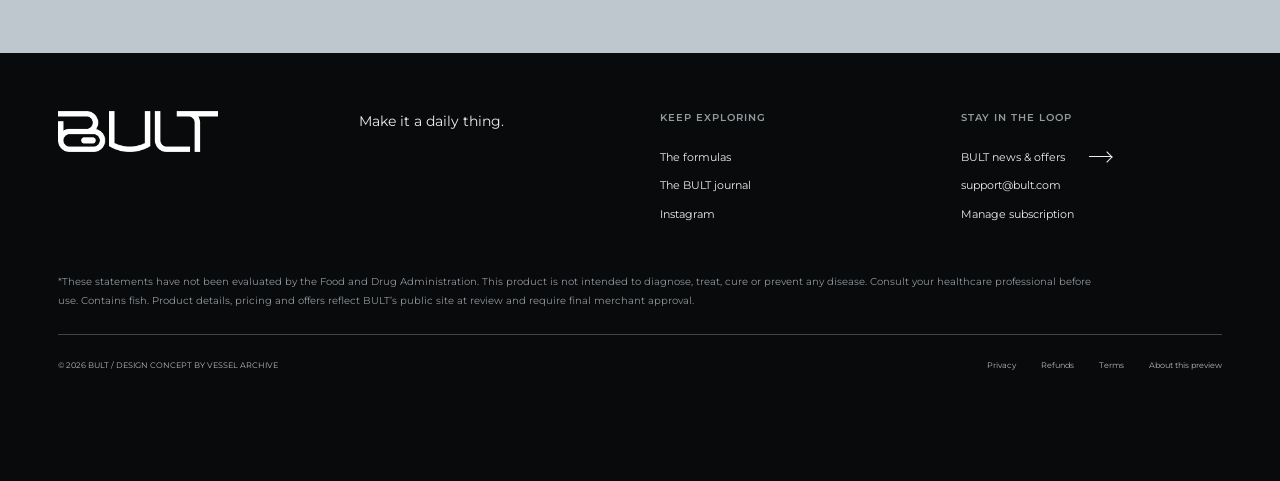
==== commit 2d2ab3b9: "Keep pack selection consistent when rotation is interrupted" ====
--- a/redesign/index.html
+++ b/redesign/index.html
@@ -7,7 +7,7 @@
 <meta name="robots" content="noindex,nofollow"><meta name="theme-color" content="#1a1a1a">
 <meta property="og:title" content="BULT | Make it a daily thing."><meta property="og:description" content="A product-first storefront concept by Vessel Archive.">
 <link rel="icon" href="assets/bult-symbol.png?v=fc6f4b2a6b"><link rel="preload" href="assets/montserrat-regular.woff2?v=c0ec39d77c" as="font" type="font/woff2" crossorigin><link rel="preload" href="assets/montserrat-semibold.woff2?v=cec795a2ec" as="font" type="font/woff2" crossorigin>
-<link rel="preload" href="assets/montserrat-extrabold.woff2?v=7858e18b78" as="font" type="font/woff2" crossorigin><link rel="preload" href="assets/daily-pack-front.webp" as="image" type="image/webp"><link rel="stylesheet" href="styles.css?v=75cbd59206"><link rel="stylesheet" href="studio.css?v=20463f06b4"><script src="app.js?v=c0aa27c496" defer></script><script src="product-stage.js?v=a6213beae6" defer></script><script src="experience.js?v=94111856da" defer></script>
+<link rel="preload" href="assets/montserrat-extrabold.woff2?v=7858e18b78" as="font" type="font/woff2" crossorigin><link rel="preload" href="assets/daily-pack-front.webp" as="image" type="image/webp"><link rel="stylesheet" href="styles.css?v=75cbd59206"><link rel="stylesheet" href="studio.css?v=d989d256bf"><script src="app.js?v=c0aa27c496" defer></script><script src="product-stage.js?v=dc10e9726d" defer></script><script src="experience.js?v=94111856da" defer></script>
 </head>
 <body>
 <a class="skip-link" href="#main">Skip to content</a>
--- a/redesign/studio.css
+++ b/redesign/studio.css
@@ -21,7 +21,10 @@
 }
 .hero-title h1 { font-weight: 800; line-height: 1.02; }
 .hero-title h1 span { color: var(--gray-2); }
-.purchase-panel, .subscription { background: var(--charcoal); }
+.purchase-panel, .subscription, .routine { background: var(--charcoal); }
+.system-intro { background: #232323; }
+.ingredients { background: #151515; }
+.protocol-strip { background: #202020; }
 .purchase-panel::before { background: #4c4d4f; }
 .plan-option.selected {
   border-color: #ac8c64;
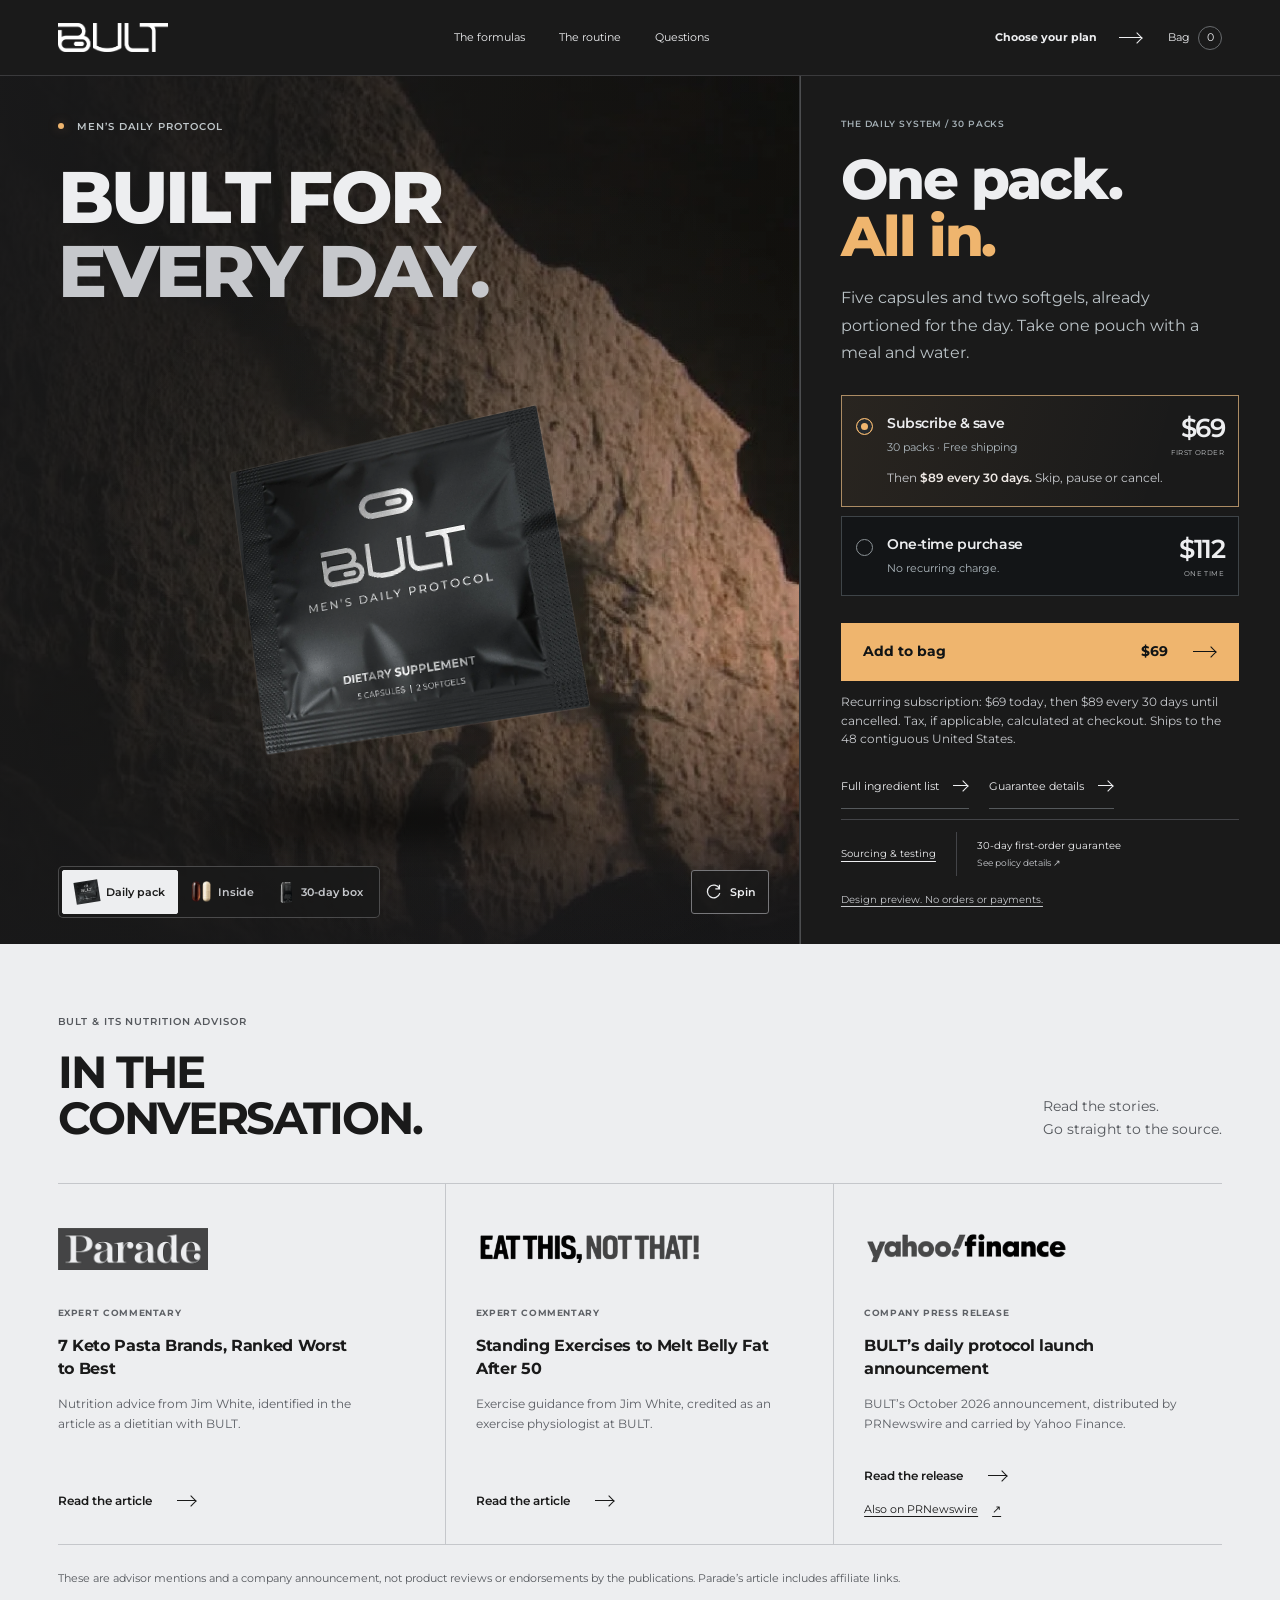
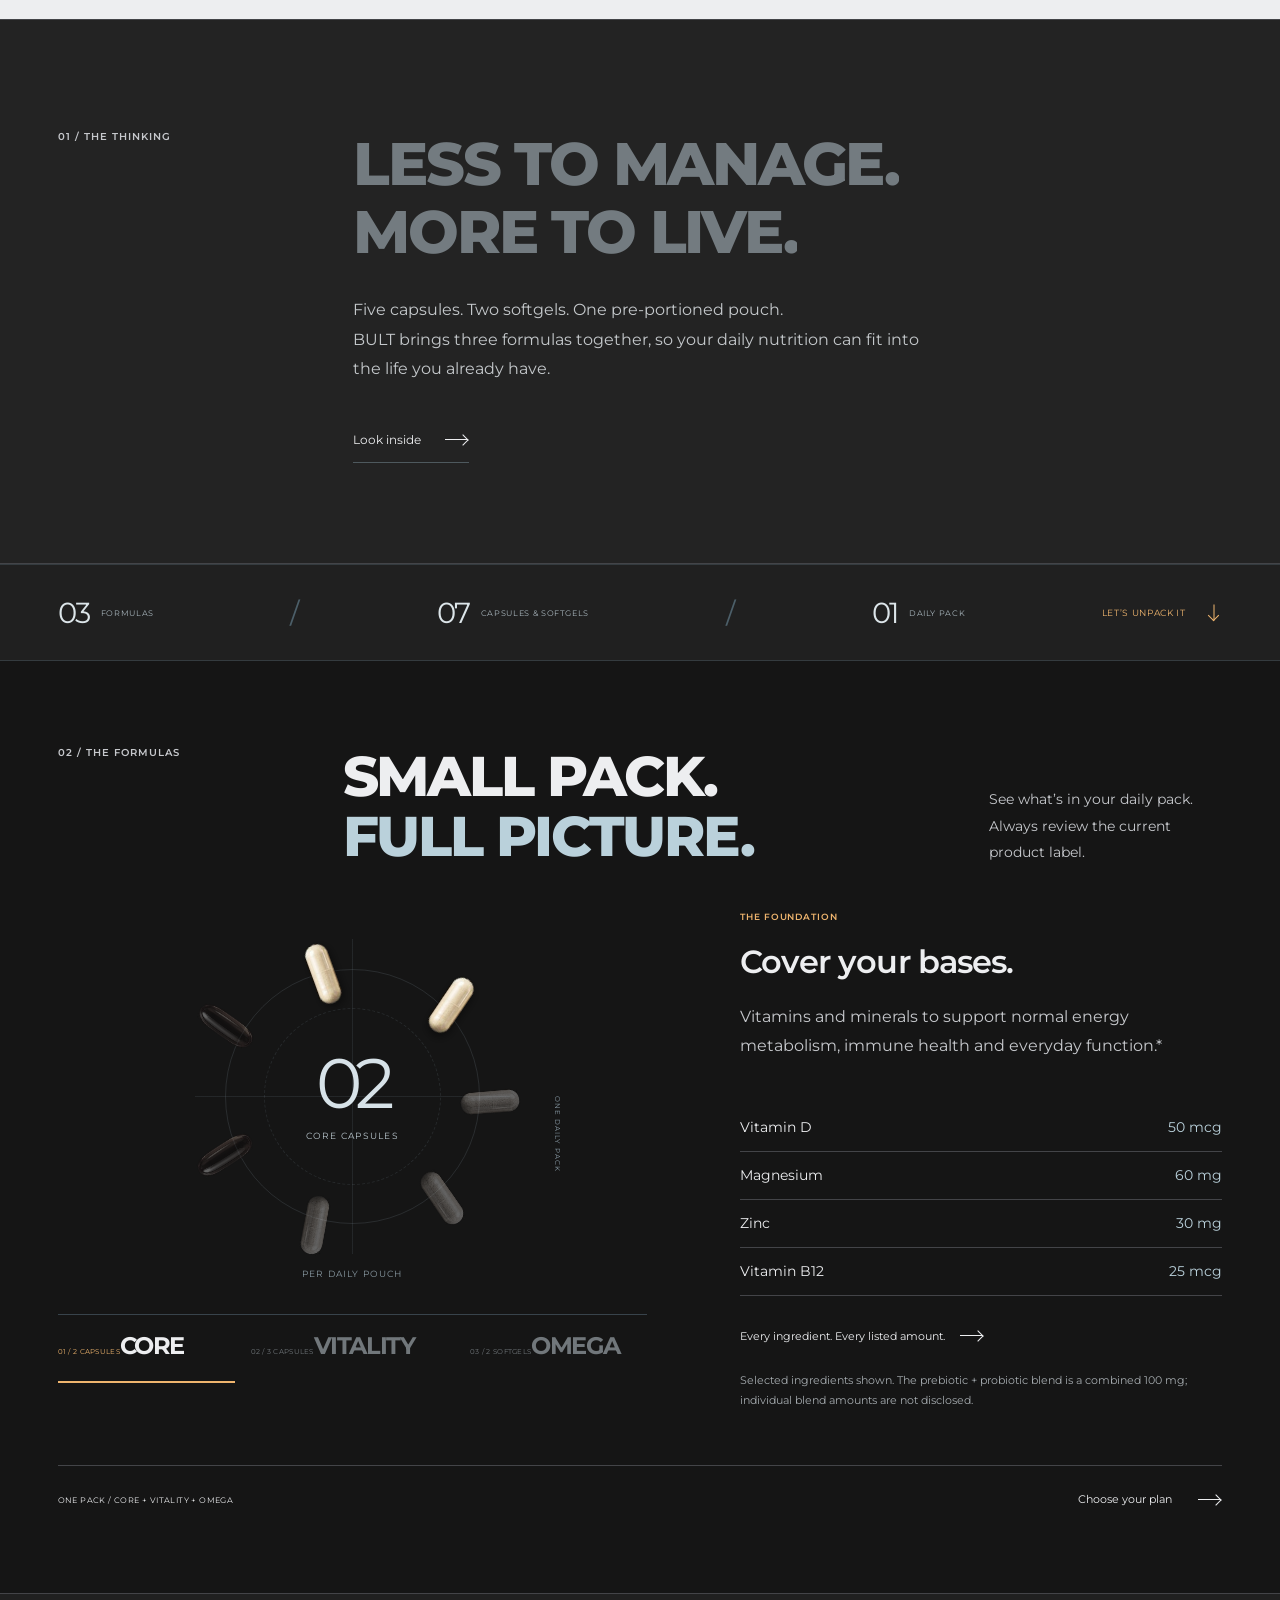
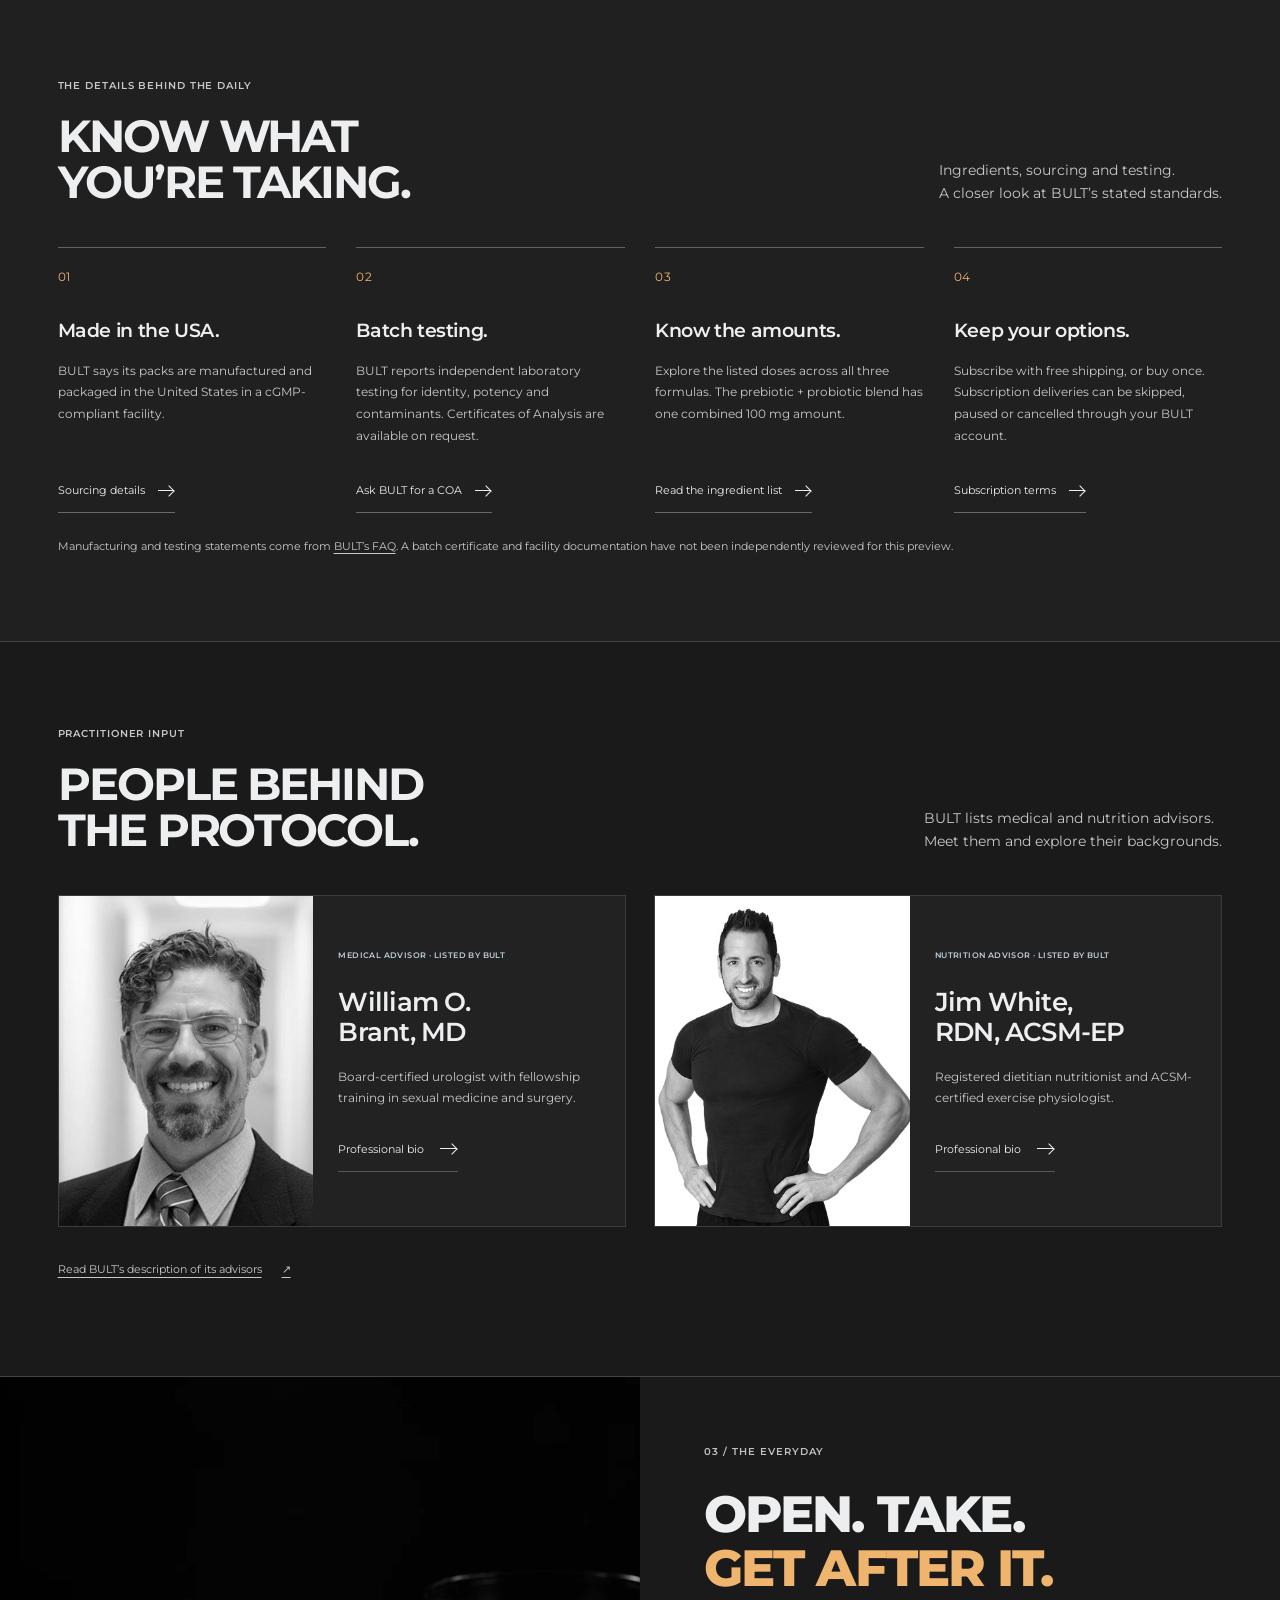
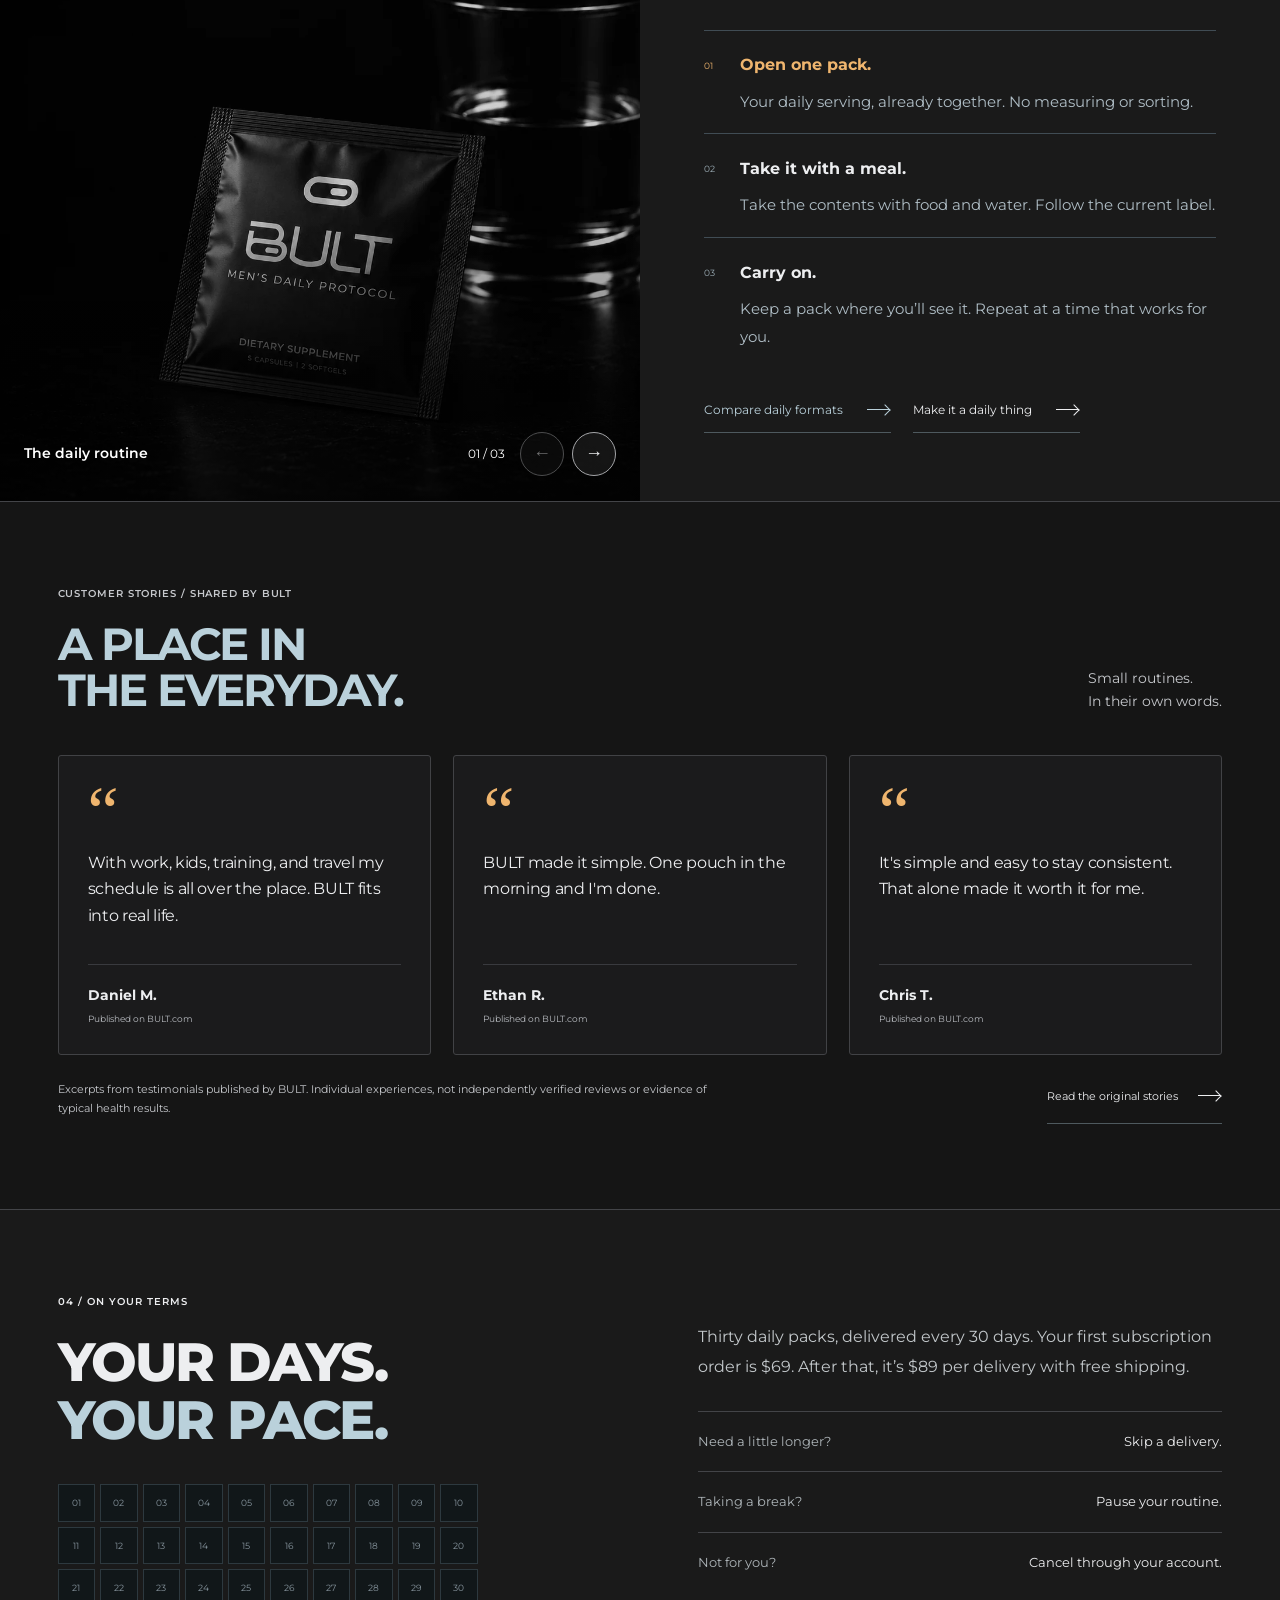
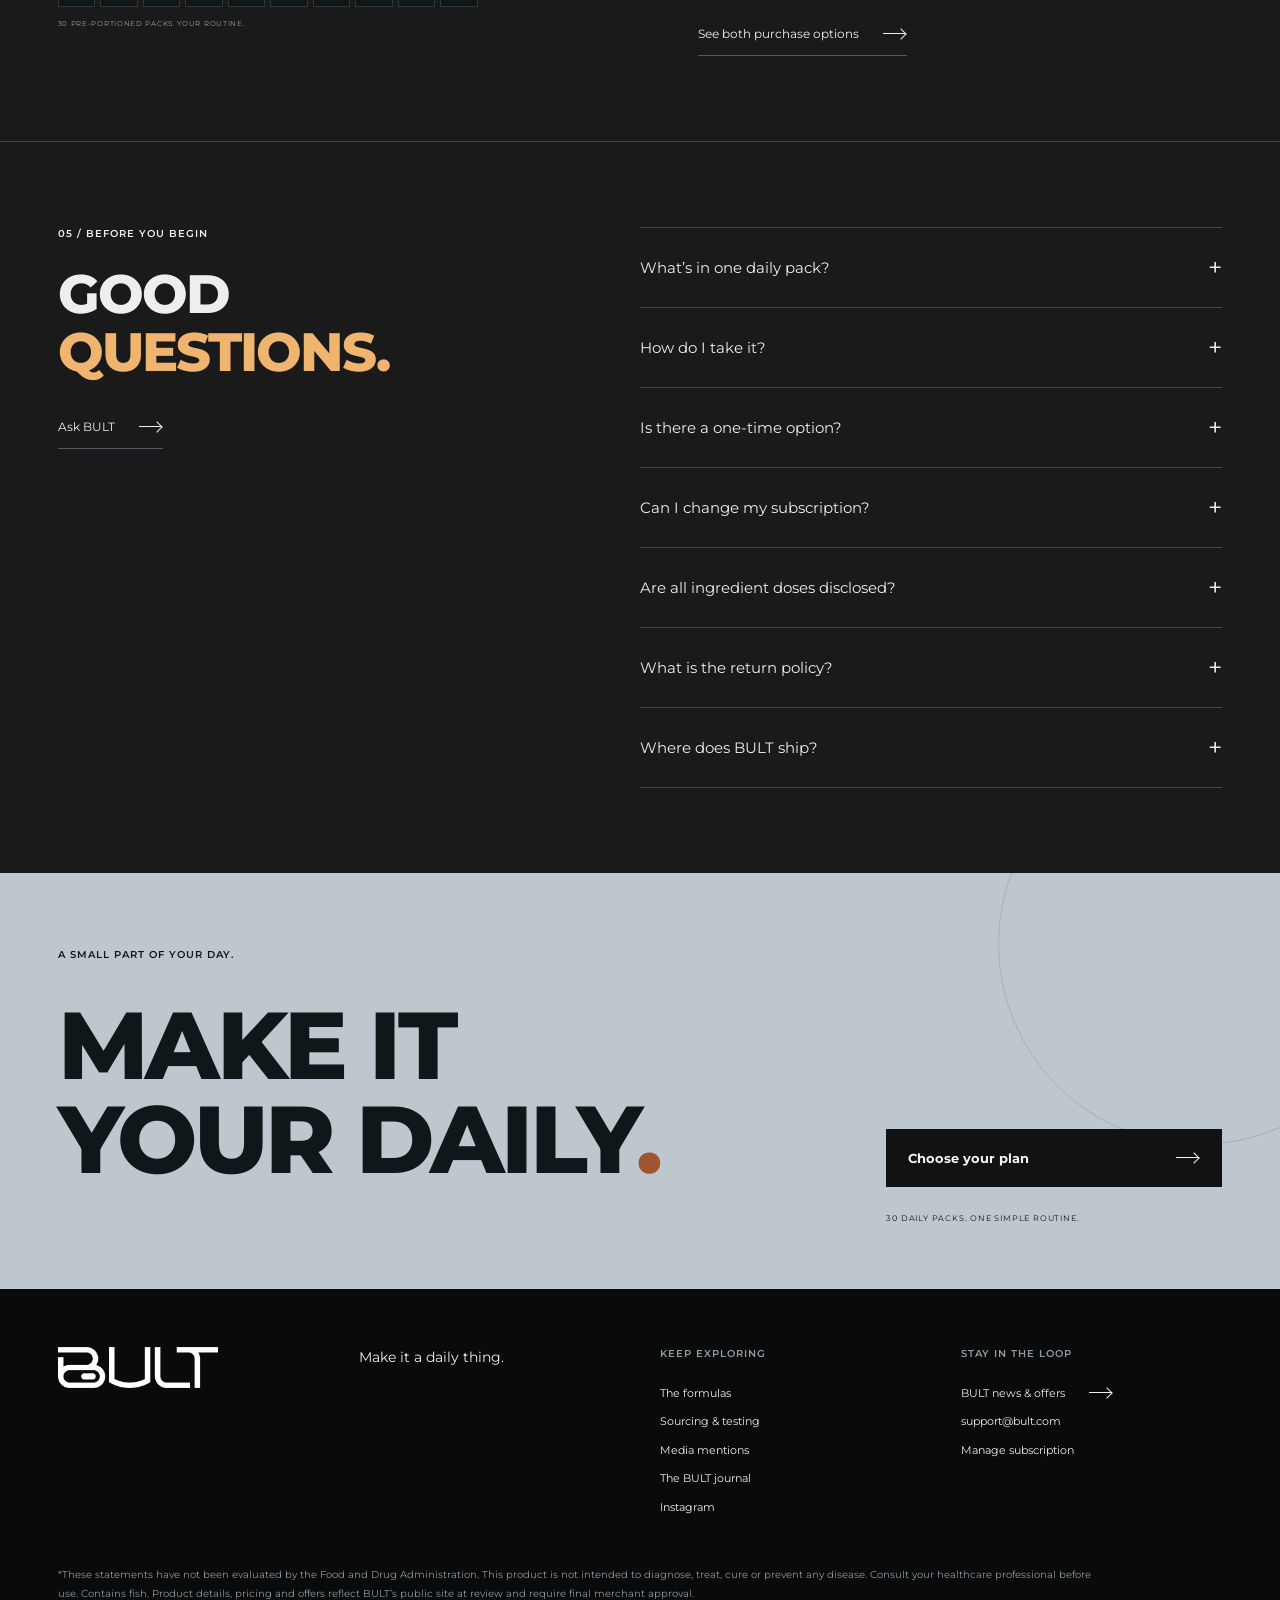
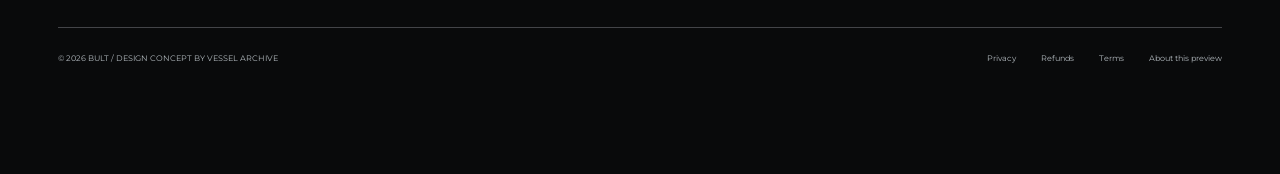
==== commit 3f265d6e: "Add source-linked media, advisors, customer stories and trust details" ====
--- a/redesign/index.html
+++ b/redesign/index.html
@@ -7,7 +7,7 @@
 <meta name="robots" content="noindex,nofollow"><meta name="theme-color" content="#1a1a1a">
 <meta property="og:title" content="BULT | Make it a daily thing."><meta property="og:description" content="A product-first storefront concept by Vessel Archive.">
 <link rel="icon" href="assets/bult-symbol.png?v=fc6f4b2a6b"><link rel="preload" href="assets/montserrat-regular.woff2?v=c0ec39d77c" as="font" type="font/woff2" crossorigin><link rel="preload" href="assets/montserrat-semibold.woff2?v=cec795a2ec" as="font" type="font/woff2" crossorigin>
-<link rel="preload" href="assets/montserrat-extrabold.woff2?v=7858e18b78" as="font" type="font/woff2" crossorigin><link rel="preload" href="assets/daily-pack-front.webp" as="image" type="image/webp"><link rel="stylesheet" href="styles.css?v=75cbd59206"><link rel="stylesheet" href="studio.css?v=d989d256bf"><script src="app.js?v=c0aa27c496" defer></script><script src="product-stage.js?v=dc10e9726d" defer></script><script src="experience.js?v=94111856da" defer></script>
+<link rel="preload" href="assets/montserrat-extrabold.woff2?v=7858e18b78" as="font" type="font/woff2" crossorigin><link rel="preload" href="assets/daily-pack-front.webp" as="image" type="image/webp"><link rel="stylesheet" href="styles.css?v=75cbd59206"><link rel="stylesheet" href="studio.css?v=d989d256bf"><link rel="stylesheet" href="trust.css?v=9b5af3d3d7"><script src="app.js?v=c0aa27c496" defer></script><script src="product-stage.js?v=dc10e9726d" defer></script><script src="experience.js?v=94111856da" defer></script>
 </head>
 <body>
 <a class="skip-link" href="#main">Skip to content</a>
@@ -71,8 +71,43 @@
 </fieldset>
 <div id="purchase-action"><button class="button button-dark purchase-cta" id="add-to-bag">Add to bag <span>$69 <i class="arrow-icon" aria-hidden="true"></i></span></button><p class="purchase-terms" id="purchase-terms">$69 for your first order, then $89 every 30 days until cancelled. Free shipping. Tax calculated at checkout.</p></div>
 <div class="purchase-links"><button data-open="label">Full ingredient list <i class="arrow-icon" aria-hidden="true"></i></button><button data-open="guarantee">Guarantee details <i class="arrow-icon" aria-hidden="true"></i></button></div>
+<div class="purchase-reassurance" aria-label="Purchase information"><a href="#quality">Sourcing &amp; testing</a><button type="button" data-open="guarantee">30-day first-order guarantee <span>See policy details ↗</span></button></div>
 <button class="preview-note" data-open="about-preview">Design preview. No orders or payments.</button>
 </div>
+</section>
+<section class="media-mentions" id="media" aria-labelledby="media-title">
+  <div class="trust-section-head">
+    <div><p class="eyebrow">BULT &amp; ITS NUTRITION ADVISOR</p><h2 id="media-title">IN THE<br>CONVERSATION.</h2></div>
+    <p>Read the stories. <br>Go straight to the source.</p>
+  </div>
+  <div class="media-grid">
+    <article class="media-item">
+      <a class="media-story" href="https://parade.com/food/best-keto-pasta" target="_blank" rel="noopener noreferrer" aria-label="Read Parade's keto pasta article featuring BULT advisor Jim White, opens in a new tab">
+        <span class="media-logo"><img src="assets/press-parade.png?v=68c5f1a9a5" alt="Parade" width="200" height="82" loading="lazy"></span>
+        <span class="media-kind">EXPERT COMMENTARY</span><h3>7 Keto Pasta Brands, Ranked Worst to Best</h3>
+        <p>Nutrition advice from Jim White, identified in the article as a dietitian with BULT.</p>
+        <span class="media-action">Read the article <i class="arrow-icon" aria-hidden="true"></i></span>
+      </a>
+    </article>
+    <article class="media-item">
+      <a class="media-story" href="https://www.eatthis.com/standing-exercises-melt-belly-fat-after-50/" target="_blank" rel="noopener noreferrer" aria-label="Read Eat This, Not That! fitness article featuring BULT advisor Jim White, opens in a new tab">
+        <span class="media-logo"><img src="assets/press-eat-this.png?v=d431f61393" alt="Eat This, Not That!" width="245" height="70" loading="lazy"></span>
+        <span class="media-kind">EXPERT COMMENTARY</span><h3>Standing Exercises to Melt Belly Fat After 50</h3>
+        <p>Exercise guidance from Jim White, credited as an exercise physiologist at BULT.</p>
+        <span class="media-action">Read the article <i class="arrow-icon" aria-hidden="true"></i></span>
+      </a>
+    </article>
+    <article class="media-item">
+      <a class="media-story" href="https://finance.yahoo.com/healthcare/articles/bult-now-available-once-daily-130100832.html" target="_blank" rel="noopener noreferrer" aria-label="Read the BULT company press release on Yahoo Finance, opens in a new tab">
+        <span class="media-logo"><img src="assets/press-yahoo.png?v=0705d1f606" alt="Yahoo Finance" width="235" height="65" loading="lazy"></span>
+        <span class="media-kind">COMPANY PRESS RELEASE</span><h3>BULT’s daily protocol launch announcement</h3>
+        <p>BULT’s October 2026 announcement, distributed by PRNewswire and carried by Yahoo Finance.</p>
+        <span class="media-action">Read the release <i class="arrow-icon" aria-hidden="true"></i></span>
+      </a>
+      <a class="original-release" href="https://www.prnewswire.com/news-releases/bult-now-available-a-once-daily-mens-health-system-designed-to-replace-supplement-stacking-302907746.html" target="_blank" rel="noopener noreferrer">Also on PRNewswire <span aria-hidden="true">↗</span></a>
+    </article>
+  </div>
+  <p class="trust-source-note">These are advisor mentions and a company announcement, not product reviews or endorsements by the publications. Parade’s article includes affiliate links.</p>
 </section>
 <section class="system-intro section-shell" id="system" aria-labelledby="system-title"><p class="eyebrow section-index">01 / THE THINKING</p><div><h2 id="system-title" class="scroll-headline"><span>LESS TO MANAGE.</span><br><span>MORE TO LIVE.</span></h2><p>Five capsules. Two softgels. One pre-portioned pouch.<br>BULT brings three formulas together, so your daily nutrition can fit into the life you already have.</p></div><a href="#ingredients" class="text-link">Look inside <i class="arrow-icon" aria-hidden="true"></i></a></section>
 <div class="protocol-strip" aria-label="Your daily pack"><span><b>03</b> FORMULAS</span><i aria-hidden="true">/</i><span><b>07</b> CAPSULES & SOFTGELS</span><i aria-hidden="true">/</i><span><b>01</b> DAILY PACK</span><a href="#ingredients">LET’S UNPACK IT <i class="arrow-icon" aria-hidden="true"></i></a></div><section class="ingredients dark-section" id="ingredients" aria-labelledby="ingredient-title">
@@ -85,6 +120,24 @@
 <button class="text-link light-link" data-open="label">Every ingredient. Every listed amount. <i class="arrow-icon" aria-hidden="true"></i></button><p class="ingredient-disclosure">Selected ingredients shown. The prebiotic + probiotic blend is a combined 100 mg; individual blend amounts are not disclosed.</p>
 </div></div>
 <div class="section-footer"><span>ONE PACK / CORE + VITALITY + OMEGA</span><a href="#choose-plan">Choose your plan <i class="arrow-icon" aria-hidden="true"></i></a></div>
+</section>
+<section class="quality-section section-shell" id="quality" aria-labelledby="quality-title">
+  <div class="trust-section-head"><div><p class="eyebrow">THE DETAILS BEHIND THE DAILY</p><h2 id="quality-title">KNOW WHAT<br>YOU’RE TAKING.</h2></div><p>Ingredients, sourcing and testing.<br>A closer look at BULT’s stated standards.</p></div>
+  <div class="quality-grid">
+    <article><span class="quality-number" aria-hidden="true">01</span><h3>Made in the USA.</h3><p>BULT says its packs are manufactured and packaged in the United States in a cGMP-compliant facility.</p><a href="https://bult.com/pages/faq" target="_blank" rel="noopener noreferrer">Sourcing details <i class="arrow-icon" aria-hidden="true"></i></a></article>
+    <article><span class="quality-number" aria-hidden="true">02</span><h3>Batch testing.</h3><p>BULT reports independent laboratory testing for identity, potency and contaminants. Certificates of Analysis are available on request.</p><a href="mailto:support@bult.com">Ask BULT for a COA <i class="arrow-icon" aria-hidden="true"></i></a></article>
+    <article><span class="quality-number" aria-hidden="true">03</span><h3>Know the amounts.</h3><p>Explore the listed doses across all three formulas. The prebiotic + probiotic blend has one combined 100 mg amount.</p><button type="button" data-open="label">Read the ingredient list <i class="arrow-icon" aria-hidden="true"></i></button></article>
+    <article><span class="quality-number" aria-hidden="true">04</span><h3>Keep your options.</h3><p>Subscribe with free shipping, or buy once. Subscription deliveries can be skipped, paused or cancelled through your BULT account.</p><a href="https://bult.com/policies/subscription-policy" target="_blank" rel="noopener noreferrer">Subscription terms <i class="arrow-icon" aria-hidden="true"></i></a></article>
+  </div>
+  <p class="trust-source-note">Manufacturing and testing statements come from <a href="https://bult.com/pages/faq" target="_blank" rel="noopener noreferrer">BULT’s FAQ</a>. A batch certificate and facility documentation have not been independently reviewed for this preview.</p>
+</section>
+<section class="advisors-section section-shell" id="advisors" aria-labelledby="advisors-title">
+  <div class="trust-section-head"><div><p class="eyebrow">PRACTITIONER INPUT</p><h2 id="advisors-title">PEOPLE BEHIND<br>THE PROTOCOL.</h2></div><p>BULT lists medical and nutrition advisors.<br>Meet them and explore their backgrounds.</p></div>
+  <div class="advisor-grid">
+    <article class="advisor-card"><div class="advisor-portrait"><img src="assets/advisor-william-brant.jpg?v=ee7a5d3274" alt="William O. Brant, MD" loading="lazy" width="500" height="600"></div><div class="advisor-copy"><p class="eyebrow">MEDICAL ADVISOR · LISTED BY BULT</p><h3>William O.<br>Brant, MD</h3><p>Board-certified urologist with fellowship training in sexual medicine and surgery.</p><a class="text-link" href="https://www.grangermedical.com/providers/william-o-brant-md-facs-fecsm/" target="_blank" rel="noopener noreferrer">Professional bio <i class="arrow-icon" aria-hidden="true"></i></a></div></article>
+    <article class="advisor-card"><div class="advisor-portrait"><img src="assets/advisor-jim-white.jpg?v=6e80abe117" alt="Jim White, RDN, ACSM-EP" loading="lazy" width="500" height="600"></div><div class="advisor-copy"><p class="eyebrow">NUTRITION ADVISOR · LISTED BY BULT</p><h3>Jim White,<br>RDN, ACSM-EP</h3><p>Registered dietitian nutritionist and ACSM-certified exercise physiologist.</p><a class="text-link" href="https://jimwhitefit.com/coaches/jim-white/" target="_blank" rel="noopener noreferrer">Professional bio <i class="arrow-icon" aria-hidden="true"></i></a></div></article>
+  </div>
+  <a class="advisor-source" href="https://bult.com/products/protocol" target="_blank" rel="noopener noreferrer">Read BULT’s description of its advisors <span aria-hidden="true">↗</span></a>
 </section>
 <section class="routine" id="routine" aria-labelledby="routine-title"><div class="routine-image">
   <div class="routine-gallery" id="routine-gallery" role="region" aria-label="Three photos of the daily routine" tabindex="0">
@@ -100,6 +153,15 @@
   </div>
 </div>
 <div class="routine-copy"><p class="eyebrow">03 / THE EVERYDAY</p><h2 id="routine-title">OPEN. TAKE.<br><span class="accent-word">GET AFTER IT.</span></h2><ol class="routine-steps"><li><h3><button data-routine-photo="0" aria-controls="routine-gallery" aria-pressed="true">Open one pack.</button></h3><p>Your daily serving, already together. No measuring or sorting.</p></li><li><h3><button data-routine-photo="1" aria-controls="routine-gallery" aria-pressed="false">Take it with a meal.</button></h3><p>Take the contents with food and water. Follow the current label.</p></li><li><h3><button data-routine-photo="2" aria-controls="routine-gallery" aria-pressed="false">Carry on.</button></h3><p>Keep a pack where you’ll see it. Repeat at a time that works for you.</p></li></ol><button class="text-link format-trigger" type="button" data-open="compare-routines">Compare daily formats <i class="arrow-icon" aria-hidden="true"></i></button><a class="text-link" href="#choose-plan">Make it a daily thing <i class="arrow-icon" aria-hidden="true"></i></a></div></section>
+<section class="stories-section section-shell" id="stories" aria-labelledby="stories-title">
+  <div class="trust-section-head"><div><p class="eyebrow">CUSTOMER STORIES / SHARED BY BULT</p><h2 id="stories-title">A PLACE IN<br>THE EVERYDAY.</h2></div><p>Small routines.<br>In their own words.</p></div>
+  <div class="stories-grid">
+    <figure><span class="quote-mark" aria-hidden="true">“</span><blockquote><p>With work, kids, training, and travel my schedule is all over the place. BULT fits into real life.</p></blockquote><figcaption><strong>Daniel M.</strong><span>Published on BULT.com</span></figcaption></figure>
+    <figure><span class="quote-mark" aria-hidden="true">“</span><blockquote><p>BULT made it simple. One pouch in the morning and I'm done.</p></blockquote><figcaption><strong>Ethan R.</strong><span>Published on BULT.com</span></figcaption></figure>
+    <figure><span class="quote-mark" aria-hidden="true">“</span><blockquote><p>It's simple and easy to stay consistent. That alone made it worth it for me.</p></blockquote><figcaption><strong>Chris T.</strong><span>Published on BULT.com</span></figcaption></figure>
+  </div>
+  <div class="stories-bottom"><p class="trust-source-note">Excerpts from testimonials published by BULT. Individual experiences, not independently verified reviews or evidence of typical health results.</p><a class="text-link" href="https://bult.com/" target="_blank" rel="noopener noreferrer">Read the original stories <i class="arrow-icon" aria-hidden="true"></i></a></div>
+</section>
 <section class="subscription section-shell" aria-labelledby="subscription-title"><div><p class="eyebrow">04 / ON YOUR TERMS</p><h2 id="subscription-title">YOUR DAYS.<br><span class="accent-word">YOUR PACE.</span></h2><div class="month-grid" aria-hidden="true"><span>01</span><span>02</span><span>03</span><span>04</span><span>05</span><span>06</span><span>07</span><span>08</span><span>09</span><span>10</span><span>11</span><span>12</span><span>13</span><span>14</span><span>15</span><span>16</span><span>17</span><span>18</span><span>19</span><span>20</span><span>21</span><span>22</span><span>23</span><span>24</span><span>25</span><span>26</span><span>27</span><span>28</span><span>29</span><span>30</span></div><p class="month-caption">30 PRE-PORTIONED PACKS. YOUR ROUTINE.</p></div><div class="subscription-details"><p>Thirty daily packs, delivered every 30 days. Your first subscription order is $69. After that, it’s $89 per delivery with free shipping.</p><dl><div><dt>Need a little longer?</dt><dd>Skip a delivery.</dd></div><div><dt>Taking a break?</dt><dd>Pause your routine.</dd></div><div><dt>Not for you?</dt><dd>Cancel through your account.</dd></div></dl><a href="#choose-plan" class="text-link">See both purchase options <i class="arrow-icon" aria-hidden="true"></i></a></div></section>
 <section class="faq section-shell" id="faq"><div><p class="eyebrow">05 / BEFORE YOU BEGIN</p><h2>GOOD<br><span class="accent-word">QUESTIONS.</span></h2><a class="text-link" href="mailto:support@bult.com">Ask BULT <i class="arrow-icon" aria-hidden="true"></i></a></div><div class="faq-list">
 <details><summary>What’s in one daily pack?<span aria-hidden="true">+</span></summary><p>Two CORE capsules, three VITALITY capsules and two OMEGA softgels. One box contains 30 daily packs. <button class="inline-link" data-open="label">See the full ingredient list</button>.</p></details>
@@ -112,7 +174,7 @@
 </div></section>
 <section class="closing"><p class="eyebrow">A SMALL PART OF YOUR DAY.</p><h2>MAKE IT<br>YOUR DAILY<span class="closing-dot">.</span></h2><a class="button button-light" href="#choose-plan">Choose your plan <i class="arrow-icon" aria-hidden="true"></i></a><span>30 DAILY PACKS. ONE SIMPLE ROUTINE.</span></section>
 </main>
-<footer><div class="footer-top"><a href="#main" aria-label="BULT home"><img class="footer-logo" src="assets/bult-logo.png?v=0f80cd652c" alt="BULT" width="180" height="47"></a><p>Make it a daily thing.</p><div><span class="eyebrow">KEEP EXPLORING</span><a href="#ingredients">The formulas</a><a href="https://bult.com/blogs/learn" target="_blank" rel="noopener">The BULT journal</a><a href="https://www.instagram.com/bultofficial_/" target="_blank" rel="noopener">Instagram</a></div><div><span class="eyebrow">STAY IN THE LOOP</span><button class="text-link light-link" data-open="capture">BULT news & offers <i class="arrow-icon" aria-hidden="true"></i></button><a href="mailto:support@bult.com">support@bult.com</a><a href="https://bult.com/account" target="_blank" rel="noopener">Manage subscription</a></div></div><div class="footer-disclaimer">*These statements have not been evaluated by the Food and Drug Administration. This product is not intended to diagnose, treat, cure or prevent any disease. Consult your healthcare professional before use. Contains fish. Product details, pricing and offers reflect BULT’s public site at review and require final merchant approval.</div><div class="footer-bottom"><span>© <span id="year">2026</span> BULT / DESIGN CONCEPT BY VESSEL ARCHIVE</span><div><a href="https://bult.com/policies/privacy-policy" target="_blank" rel="noopener">Privacy</a><a href="https://bult.com/policies/refund-policy" target="_blank" rel="noopener">Refunds</a><a href="https://bult.com/policies/terms-of-service" target="_blank" rel="noopener">Terms</a><button data-open="about-preview">About this preview</button></div></div></footer>
+<footer><div class="footer-top"><a href="#main" aria-label="BULT home"><img class="footer-logo" src="assets/bult-logo.png?v=0f80cd652c" alt="BULT" width="180" height="47"></a><p>Make it a daily thing.</p><div><span class="eyebrow">KEEP EXPLORING</span><a href="#ingredients">The formulas</a><a href="#quality">Sourcing &amp; testing</a><a href="#media">Media mentions</a><a href="https://bult.com/blogs/learn" target="_blank" rel="noopener">The BULT journal</a><a href="https://www.instagram.com/bultofficial_/" target="_blank" rel="noopener">Instagram</a></div><div><span class="eyebrow">STAY IN THE LOOP</span><button class="text-link light-link" data-open="capture">BULT news & offers <i class="arrow-icon" aria-hidden="true"></i></button><a href="mailto:support@bult.com">support@bult.com</a><a href="https://bult.com/account" target="_blank" rel="noopener">Manage subscription</a></div></div><div class="footer-disclaimer">*These statements have not been evaluated by the Food and Drug Administration. This product is not intended to diagnose, treat, cure or prevent any disease. Consult your healthcare professional before use. Contains fish. Product details, pricing and offers reflect BULT’s public site at review and require final merchant approval.</div><div class="footer-bottom"><span>© <span id="year">2026</span> BULT / DESIGN CONCEPT BY VESSEL ARCHIVE</span><div><a href="https://bult.com/policies/privacy-policy" target="_blank" rel="noopener">Privacy</a><a href="https://bult.com/policies/refund-policy" target="_blank" rel="noopener">Refunds</a><a href="https://bult.com/policies/terms-of-service" target="_blank" rel="noopener">Terms</a><button data-open="about-preview">About this preview</button></div></div></footer>
 <div class="sticky-purchase" id="sticky-purchase" hidden><div><strong id="sticky-price">$69 first order</strong><span id="sticky-terms">Then $89 every 30 days</span></div><a class="button button-dark" href="#choose-plan">Choose plan <i class="arrow-icon" aria-hidden="true"></i></a></div>
 <dialog id="capture" class="capture-dialog" aria-labelledby="capture-title"><button class="modal-close" data-close aria-label="Close sign-up preview">×</button><div class="capture-art"><img src="assets/ritual.webp?v=10dc12419b" alt="BULT daily pack"><span>YOUR NEXT CHAPTER<br>STARTS WITH ONE PACK.</span></div><div class="capture-content"><div id="capture-step-one"><p class="eyebrow dark-eyebrow">ONE SMALL STEP. A HIGHER STANDARD.</p><h2 id="capture-title">Make the first<br> <span class="serif">move.</span></h2><p>Explore $20 off your first subscription order. Get thoughtful health reads and BULT updates along the way.</p><form id="email-form"><label for="capture-email">Email address</label><input id="capture-email" type="email" name="email" autocomplete="email" placeholder="you@example.com" required><button class="button button-dark" type="submit">Continue <span><i class="arrow-icon" aria-hidden="true"></i></span></button><p class="consent-text">By continuing in the live experience, you would sign up for BULT marketing emails. Unsubscribe anytime. <a href="https://bult.com/policies/privacy-policy" target="_blank" rel="noopener">Privacy policy</a>.</p></form><button class="decline-link" data-close>No thanks, I’ll explore first.</button></div><div id="capture-step-two" hidden><p class="eyebrow dark-eyebrow">ONE MORE OPTION. ALWAYS YOUR CHOICE.</p><h2>Prefer a<br> <span class="serif">text?</span></h2><p>Add your number for BULT updates and offers. This step is optional.</p><form id="sms-form"><label for="capture-phone">Mobile number</label><input id="capture-phone" type="tel" name="phone" autocomplete="tel" placeholder="+1 (555) 000-0000"><label class="consent-check"><input type="checkbox" id="sms-consent"><span>I agree to receive recurring automated marketing texts from BULT. Consent isn’t required to purchase. Message/data rates may apply. Frequency varies. Reply STOP to opt out, HELP for help.</span></label><button type="submit" class="button button-dark">Preview text sign-up <span><i class="arrow-icon" aria-hidden="true"></i></span></button><p class="consent-text"><a href="https://bult.com/policies/terms-of-service" target="_blank" rel="noopener">Terms</a> · <a href="https://bult.com/policies/privacy-policy" target="_blank" rel="noopener">Privacy</a>. Production SMS terms require merchant and provider approval.</p></form><button class="decline-link" id="skip-sms">Skip, email only.</button></div><div id="capture-done" hidden><p class="eyebrow dark-eyebrow">EXPERIENCE PREVIEWED.</p><h2>A simpler<br> <span class="serif">first step.</span></h2><p>No contact details were saved or sent. In the live store, this step would connect to BULT’s approved email and SMS platform.</p><button class="button button-dark" data-close>Back to the protocol <span><i class="arrow-icon" aria-hidden="true"></i></span></button></div><p class="demo-notice">DESIGN PREVIEW · Nothing is submitted or stored.</p></div></dialog>
 <dialog id="bag" class="bag-dialog" aria-labelledby="bag-title"><div class="bag-header"><div><p class="eyebrow dark-eyebrow">YOUR DAILY STANDARD</p><h2 id="bag-title">Your bag.</h2></div><button class="modal-close" data-close aria-label="Close bag">×</button></div><div id="empty-bag"><p>A little space for a better routine.</p><a class="button button-dark" href="#choose-plan" data-close>Explore the protocol <span><i class="arrow-icon" aria-hidden="true"></i></span></a></div><div id="filled-bag" hidden><div class="bag-product"><img src="assets/bult-product-box-1.webp?v=0c3f70cc4e" alt="BULT Men's Daily Protocol"><div><h3>Men’s Daily Protocol</h3><p>30 daily packs</p><strong id="bag-plan-name">Subscription</strong><button id="change-plan">Change plan</button></div><span id="bag-price">$69</span></div><div class="bag-summary"><div><span>Subtotal</span><strong id="bag-subtotal">$69</strong></div><div><span>Shipping</span><span id="bag-shipping">Free</span></div><div><span>Tax</span><span>Calculated at checkout</span></div></div><p class="bag-renewal" id="bag-renewal">Then $89 every 30 days until cancelled. Skip, pause or cancel through your BULT account.</p><button id="preview-checkout" class="button button-dark">Preview checkout handoff <span><i class="arrow-icon" aria-hidden="true"></i></span></button><p class="demo-notice">DESIGN PREVIEW · No order or payment is placed.</p><button id="remove-item" class="decline-link">Remove from bag</button></div><div class="bag-handoff" id="bag-handoff" hidden><h3>Ready for Shopify.</h3><p>This is where the live store hands your selected product and subscription plan to Shopify’s secure checkout.</p><p>This preview hasn’t created a cart, subscription or payment.</p><button class="button button-dark" data-close>Keep exploring <span><i class="arrow-icon" aria-hidden="true"></i></span></button></div></dialog>
@@ -130,4 +192,4 @@
   </dl>
   <div class="format-sources"><span>Product directions</span><a href="https://bult.com/pages/faq" target="_blank" rel="noopener">BULT</a><a href="https://drinkag1.com/what-is-ag1" target="_blank" rel="noopener">AG1</a><a href="https://ritual.com/products/essential-multivitamin-for-men" target="_blank" rel="noopener">Ritual</a></div>
 </dialog>
-<dialog id="about-preview" class="text-dialog compact-dialog" aria-labelledby="preview-title"><button class="modal-close" data-close aria-label="Close preview information">×</button><p class="eyebrow dark-eyebrow">VESSEL ARCHIVE × BULT</p><h2 id="preview-title">A higher<br> <span class="serif">standard.</span></h2><p>Turn the sachet to explore its contents or switch to the 30-day box. The front uses BULT’s packaging photography. The cutaway arranges the photographed capsules and softgels by formula.</p><p>The bag, checkout and sign-up are demonstrations. They use no payment or contact data.</p><p>BULT’s brandbook specifies Montserrat and a grayscale palette. Amber and pale blue are proposed accents for this concept. Pricing and product details reflect the public storefront reviewed November 6, 2026.</p><button class="button button-dark" data-close>Explore the concept <span><i class="arrow-icon" aria-hidden="true"></i></span></button></dialog><div class="sr-only" aria-live="polite" id="live-status"></div></body></html>+<dialog id="about-preview" class="text-dialog compact-dialog" aria-labelledby="preview-title"><button class="modal-close" data-close aria-label="Close preview information">×</button><p class="eyebrow dark-eyebrow">VESSEL ARCHIVE × BULT</p><h2 id="preview-title">A higher<br> <span class="serif">standard.</span></h2><p>Turn the sachet to explore its contents or switch to the 30-day box. The front uses BULT’s packaging photography. The cutaway arranges the photographed capsules and softgels by formula.</p><p>The bag, checkout and sign-up are demonstrations. They use no payment or contact data.</p><p>BULT’s brandbook specifies Montserrat and a grayscale palette. Amber and pale blue are proposed accents for this concept. Pricing and product details reflect the public storefront reviewed November 6, 2026.</p><button class="button button-dark" data-close>Explore the concept <span><i class="arrow-icon" aria-hidden="true"></i></span></button></dialog><div class="sr-only" aria-live="polite" id="live-status"></div></body></html>
--- a/redesign/trust.css
+++ b/redesign/trust.css
@@ -0,0 +1,63 @@
+/* Source-linked trust points. Kept separate from the product studio. */
+.trust-section-head{display:flex;align-items:flex-end;justify-content:space-between;gap:40px;margin-bottom:42px}
+.trust-section-head .eyebrow{margin-bottom:20px;color:var(--gray-2);font-size:10px;letter-spacing:.09em}
+.trust-section-head h2{font-size:clamp(30px,3.5vw,52px);font-weight:700;line-height:1.03;letter-spacing:-.045em}
+.trust-section-head>p{max-width:340px;font-size:14px;line-height:1.65;color:var(--gray-2)}
+.trust-source-note{font-size:11px;line-height:1.7;color:var(--gray-2);max-width:100%;margin-top:24px}
+.trust-source-note a{text-decoration:underline;text-underline-offset:3px}
+.media-mentions{padding:70px var(--pad) 32px;background:#edeef0;color:#1a1a1a;border-top:1px solid #edeef0}
+.media-mentions .trust-section-head .eyebrow,.media-mentions .trust-section-head>p,.media-mentions .trust-source-note{color:#55585d}
+.media-grid{display:grid;grid-template-columns:repeat(3,minmax(0,1fr));border-top:1px solid #c5c7cb;border-bottom:1px solid #c5c7cb}
+.media-item{min-width:0;padding:30px 30px 27px;border-right:1px solid #c5c7cb;position:relative;display:flex;flex-direction:column}
+.media-item:first-child{padding-left:0}.media-item:last-child{border-right:0;padding-right:0}
+.media-story{display:flex;flex-direction:column;flex:1;gap:14px;border-radius:1px}
+.media-logo{height:70px;display:flex;align-items:center;margin-bottom:8px}
+.media-logo img{max-width:205px;width:auto;height:auto;max-height:55px;object-fit:contain;mix-blend-mode:multiply;filter:grayscale(1)}
+.media-item:nth-child(1) .media-logo img{max-width:150px}
+.media-item:nth-child(2) .media-logo img{max-width:225px}
+.media-kind{font-size:9px;font-weight:700;letter-spacing:.07em;color:#5e6166}
+.media-story h3{font-size:16px;line-height:1.45;letter-spacing:-.02em;max-width:310px;font-weight:700}
+.media-story>p{font-size:12px;line-height:1.65;color:#5b5e64;max-width:330px}
+.media-action{display:flex;align-items:center;gap:25px;font-size:12px;font-weight:600;margin-top:auto;padding-top:12px;min-height:44px}
+.media-action .arrow-icon{width:20px;transition:transform .2s}
+.media-story:hover .media-action .arrow-icon{transform:translateX(5px)}
+.media-story:hover h3{text-decoration:underline;text-underline-offset:4px}
+.media-story:focus-visible,.original-release:focus-visible{outline:2px solid #755029;outline-offset:5px}
+.original-release{font-size:11px;line-height:1.5;text-decoration:underline;text-underline-offset:3px;min-height:36px;display:flex;align-items:center;gap:14px;margin-bottom:-11px}
+.quality-section{background:#202020;border-top:1px solid var(--line);border-bottom:1px solid var(--line)}
+.quality-grid{display:grid;grid-template-columns:repeat(4,minmax(0,1fr));gap:30px}
+.quality-grid article{border-top:1px solid #626367;display:flex;flex-direction:column;align-items:flex-start;padding-top:20px}
+.quality-number{font-size:12px;letter-spacing:.06em;color:var(--accent);margin-bottom:32px}
+.quality-grid h3{font-size:19px;line-height:1.4;font-weight:600;letter-spacing:-.02em;margin-bottom:15px}
+.quality-grid p{font-size:12px;line-height:1.8;color:var(--gray-2);margin-bottom:23px}
+.quality-grid a,.quality-grid button{font-size:11px;line-height:1.5;display:flex;align-items:center;gap:13px;margin-top:auto;text-align:left;min-height:44px;border-bottom:1px solid #67686b}
+.quality-grid .arrow-icon{width:17px}.quality-grid a:hover,.quality-grid button:hover{color:var(--accent)}
+.advisors-section{background:#1a1a1a;border-bottom:1px solid var(--line)}
+.advisor-grid{display:grid;grid-template-columns:1fr 1fr;gap:28px}
+.advisor-card{display:grid;grid-template-columns:.9fr 1.1fr;background:#222223;border:1px solid #3b3c3f;min-width:0}
+.advisor-portrait{min-width:0;min-height:330px;background:#c6c8cc;overflow:hidden}
+.advisor-portrait img{width:100%;height:100%;object-fit:cover;filter:grayscale(1);object-position:50% 35%}
+.advisor-copy{padding:30px 25px;display:flex;flex-direction:column;align-items:flex-start;justify-content:center;min-width:0}
+.advisor-copy .eyebrow{font-size:8px;letter-spacing:.05em;color:var(--ice);margin-bottom:25px}
+.advisor-copy h3{font-size:clamp(18px,2vw,28px);font-weight:600;letter-spacing:-.03em;line-height:1.2;margin-bottom:18px}
+.advisor-copy>p:not(.eyebrow){font-size:12px;line-height:1.75;color:var(--gray-2)}
+.advisor-copy .text-link{font-size:11px;margin-top:20px;gap:16px;min-height:44px}.advisor-copy .arrow-icon{width:18px}
+.advisor-source{display:inline-flex;align-items:center;gap:20px;font-size:11px;color:var(--gray-2);text-decoration:underline;text-underline-offset:4px;margin-top:20px;min-height:44px}
+.stories-section{background:#151515;border-top:1px solid var(--line);border-bottom:1px solid var(--line)}
+.stories-section .trust-section-head h2{color:var(--ice)}
+.stories-grid{display:grid;grid-template-columns:repeat(3,minmax(0,1fr));gap:22px}
+.stories-grid figure{margin:0;border:1px solid #414245;border-radius:3px;background:#1b1b1c;padding:28px 29px;display:flex;flex-direction:column;min-height:300px}
+.quote-mark{font-family:Georgia,serif;color:var(--accent);font-size:70px;line-height:.8;margin-bottom:10px}
+.stories-grid blockquote{margin:0 0 28px}.stories-grid blockquote p{font-size:16px;line-height:1.65;letter-spacing:-.02em}
+.stories-grid figcaption{margin-top:auto;padding-top:20px;border-top:1px solid #393a3e;display:flex;flex-direction:column;gap:6px}
+.stories-grid figcaption strong{font-size:14px;font-weight:700}.stories-grid figcaption span{font-size:9px;color:#b8bbc0}
+.stories-bottom{display:flex;gap:35px;justify-content:space-between;align-items:flex-start;margin-top:25px}.stories-bottom .trust-source-note{margin:0;max-width:650px}.stories-bottom .text-link{font-size:11px;gap:20px;white-space:nowrap;padding-top:0}
+.purchase-reassurance{border-top:1px solid var(--line);padding-top:12px;margin-top:10px;display:flex;gap:20px;font-size:10px;line-height:1.5}
+.purchase-reassurance>a,.purchase-reassurance>button{text-align:left;min-height:44px;display:flex;justify-content:center;flex-direction:column}
+.purchase-reassurance>a{text-decoration:underline;text-underline-offset:4px}.purchase-reassurance>button{border-left:1px solid var(--line);padding-left:20px}.purchase-reassurance span{display:block;color:var(--gray-2);font-size:9px;margin-top:3px}
+@media(min-width:1700px){.media-mentions{padding-left:max(var(--pad),calc((100vw - 1650px)/2));padding-right:max(var(--pad),calc((100vw - 1650px)/2))}}
+@media(max-width:1100px){.advisor-card{grid-template-columns:.8fr 1.2fr}.advisor-copy{padding:25px 20px}.quality-grid{gap:22px}.quality-grid h3{font-size:17px}.media-item{padding-left:23px;padding-right:23px}.media-item:nth-child(2) .media-logo img{max-width:100%}.stories-grid figure{padding:25px 23px}.stories-grid blockquote p{font-size:14px}}
+@media(max-width:900px){.media-mentions{padding:48px 22px 28px}.trust-section-head{align-items:flex-start;gap:25px;margin-bottom:32px}.trust-section-head h2{font-size:38px}.trust-section-head>p{max-width:210px;font-size:12px}.quality-grid{grid-template-columns:repeat(2,minmax(0,1fr));gap:35px 28px}.quality-grid h3{font-size:20px}.quality-number{margin-bottom:22px}.advisor-grid{gap:20px}.advisor-card{display:flex;flex-direction:column}.advisor-portrait{min-height:0;height:300px}.advisor-copy{padding:25px}.advisor-copy h3{font-size:24px}.advisor-copy .eyebrow{margin-bottom:18px}.advisor-copy>p:not(.eyebrow){min-height:63px}.stories-bottom{display:block}.stories-bottom .text-link{margin-top:20px}.media-logo img{max-width:100%}.media-item:nth-child(1) .media-logo img{max-width:120px}.media-item:nth-child(2) .media-logo img{max-width:100%}.media-story h3{font-size:13px}.media-story>p{font-size:11px}.media-kind{font-size:8px}.media-action{font-size:10px;gap:10px}.media-action .arrow-icon{width:15px}}
+@media(max-width:600px){.trust-section-head{display:block}.trust-section-head h2{font-size:32px;line-height:1.06}.trust-section-head .eyebrow{font-size:9px;margin-bottom:16px}.trust-section-head>p{max-width:100%;font-size:13px;margin-top:20px}.trust-section-head>p br{display:none}.media-grid{display:block}.media-item,.media-item:first-child,.media-item:last-child{padding:28px 0;border-right:0;border-bottom:1px solid #c5c7cb}.media-item:last-child{border-bottom:0}.media-story{display:grid;grid-template-columns:1fr;gap:12px}.media-logo{height:50px;margin-bottom:10px}.media-logo img{max-height:42px;max-width:190px}.media-item:nth-child(1) .media-logo img{max-width:135px}.media-item:nth-child(2) .media-logo img{max-width:205px}.media-kind{font-size:9px}.media-story h3{font-size:17px;max-width:100%}.media-story>p{font-size:12px;max-width:100%}.media-action{font-size:12px;gap:25px;padding-top:4px}.media-action .arrow-icon{width:20px}.original-release{margin-top:2px}.trust-source-note{font-size:10px}.quality-grid{gap:32px 20px}.quality-grid h3{font-size:16px}.quality-grid p{font-size:11px;line-height:1.8}.quality-grid a,.quality-grid button{font-size:10px;gap:9px}.quality-grid .arrow-icon{width:13px}.advisor-grid{grid-template-columns:1fr}.advisor-card{display:grid;grid-template-columns:42% 58%}.advisor-portrait{height:auto;min-height:280px}.advisor-copy{padding:23px 19px}.advisor-copy .eyebrow{font-size:7px;line-height:1.6}.advisor-copy h3{font-size:20px;line-height:1.25}.advisor-copy>p:not(.eyebrow){font-size:11px;min-height:0}.advisor-copy .text-link{font-size:10px;gap:12px;margin-top:14px}.advisor-copy .arrow-icon{width:15px}.advisor-source{font-size:10px;line-height:1.6}.stories-grid{grid-template-columns:1fr;gap:15px}.stories-grid figure{min-height:0;padding:27px}.stories-grid blockquote p{font-size:16px}.stories-grid blockquote{margin-bottom:24px}.stories-grid figcaption{padding-top:17px}.stories-bottom .text-link{font-size:11px}.purchase-reassurance{gap:15px}.purchase-reassurance>button{padding-left:15px}.quote-mark{font-size:61px}}
+@media(max-width:360px){.media-mentions{padding:42px 20px 25px}.trust-section-head h2{font-size:28px}.advisor-copy{padding:20px 15px}.advisor-copy h3{font-size:17px}.advisor-copy .text-link{font-size:9px;gap:8px}.advisor-portrait{min-height:300px}.quality-grid{gap:30px 15px}.quality-grid h3{font-size:15px}.quality-grid a,.quality-grid button{font-size:9px}.purchase-reassurance{font-size:9px}.purchase-reassurance span{font-size:8px}}
+@media(prefers-reduced-motion:reduce){.media-action .arrow-icon{transition:none}}
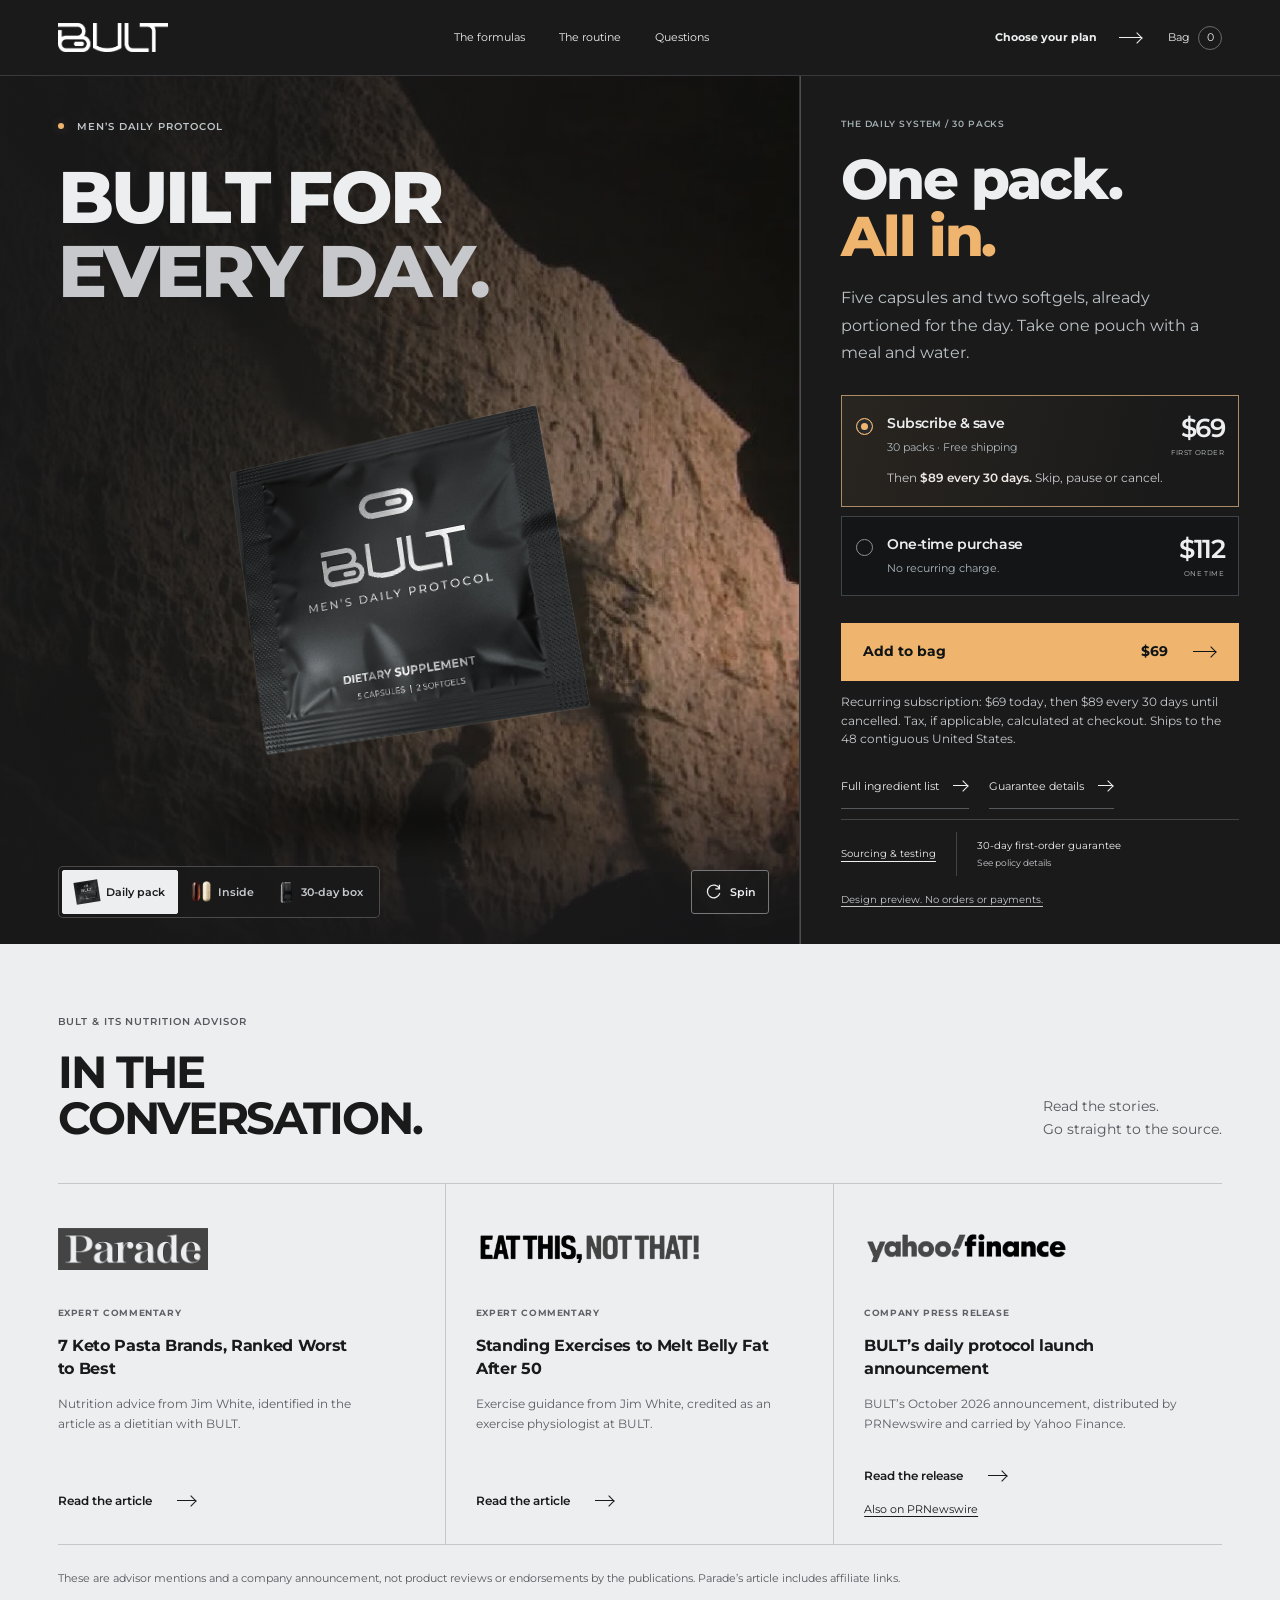
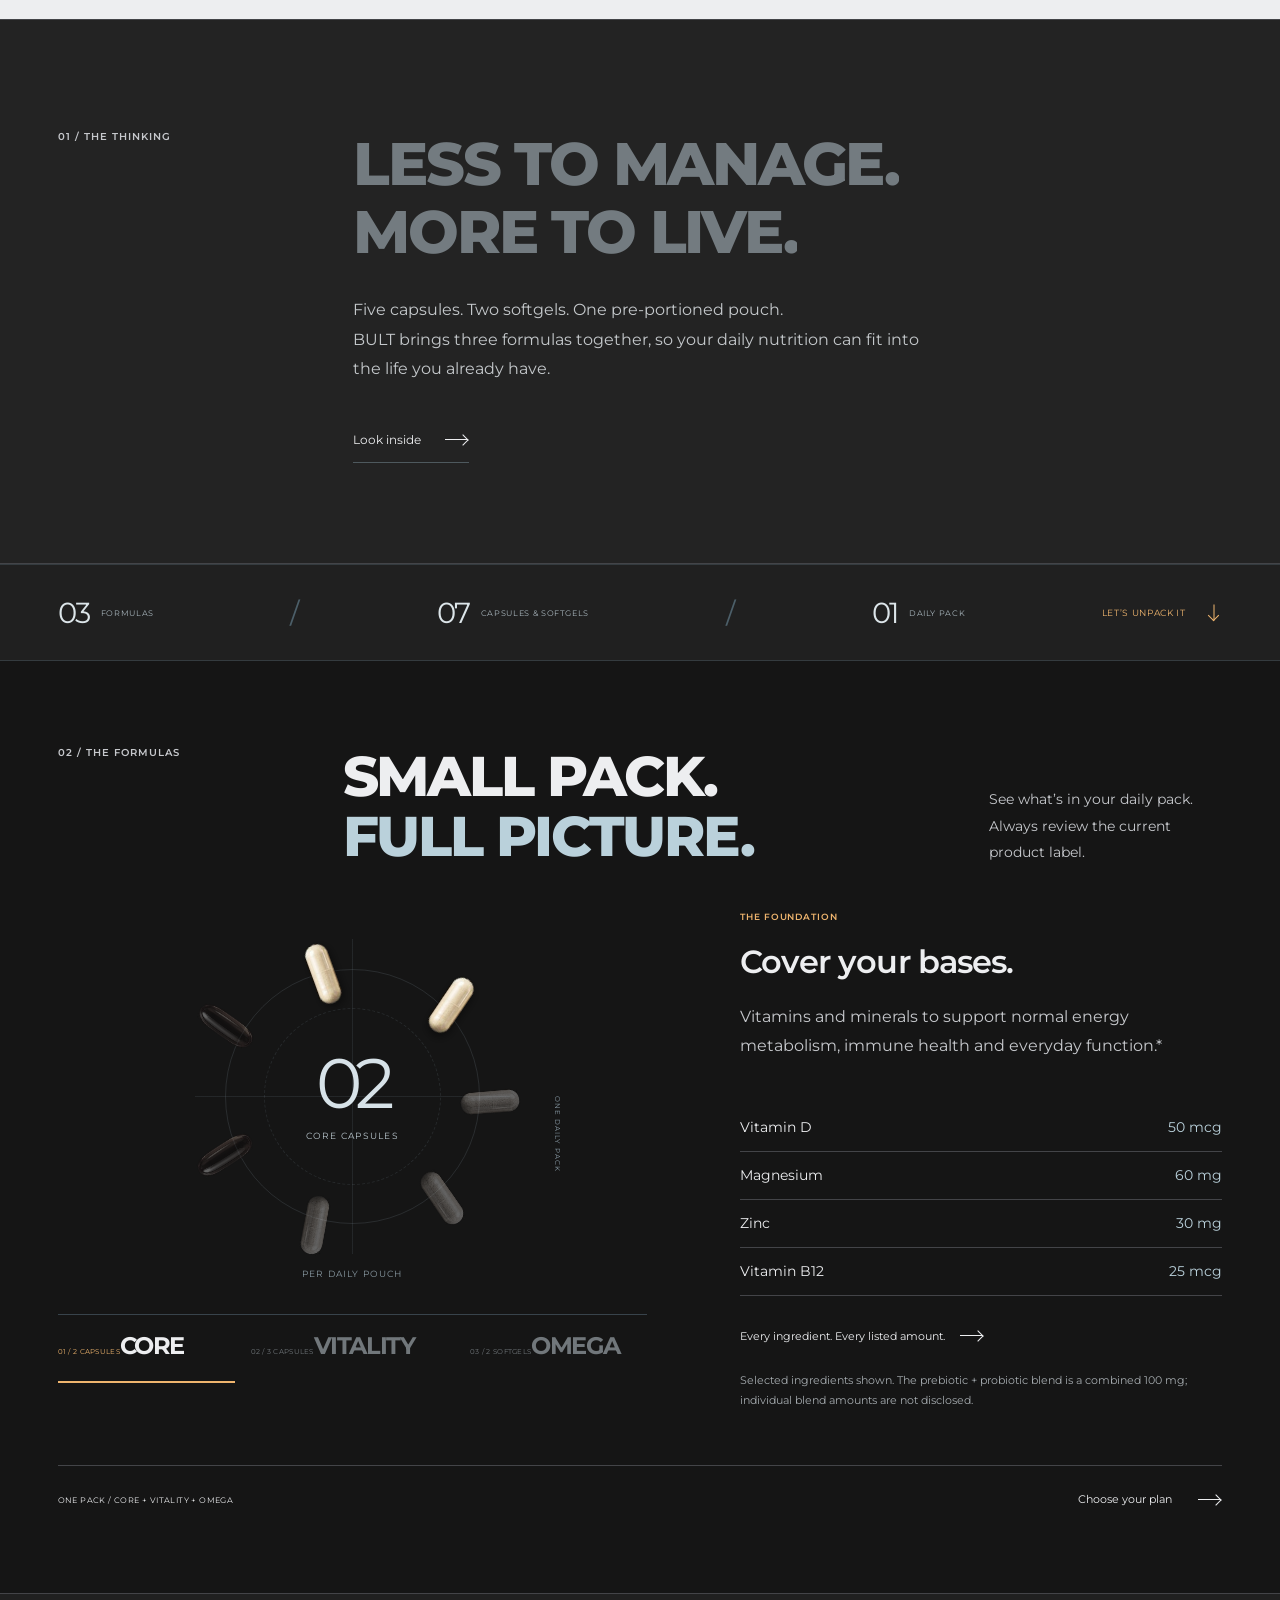
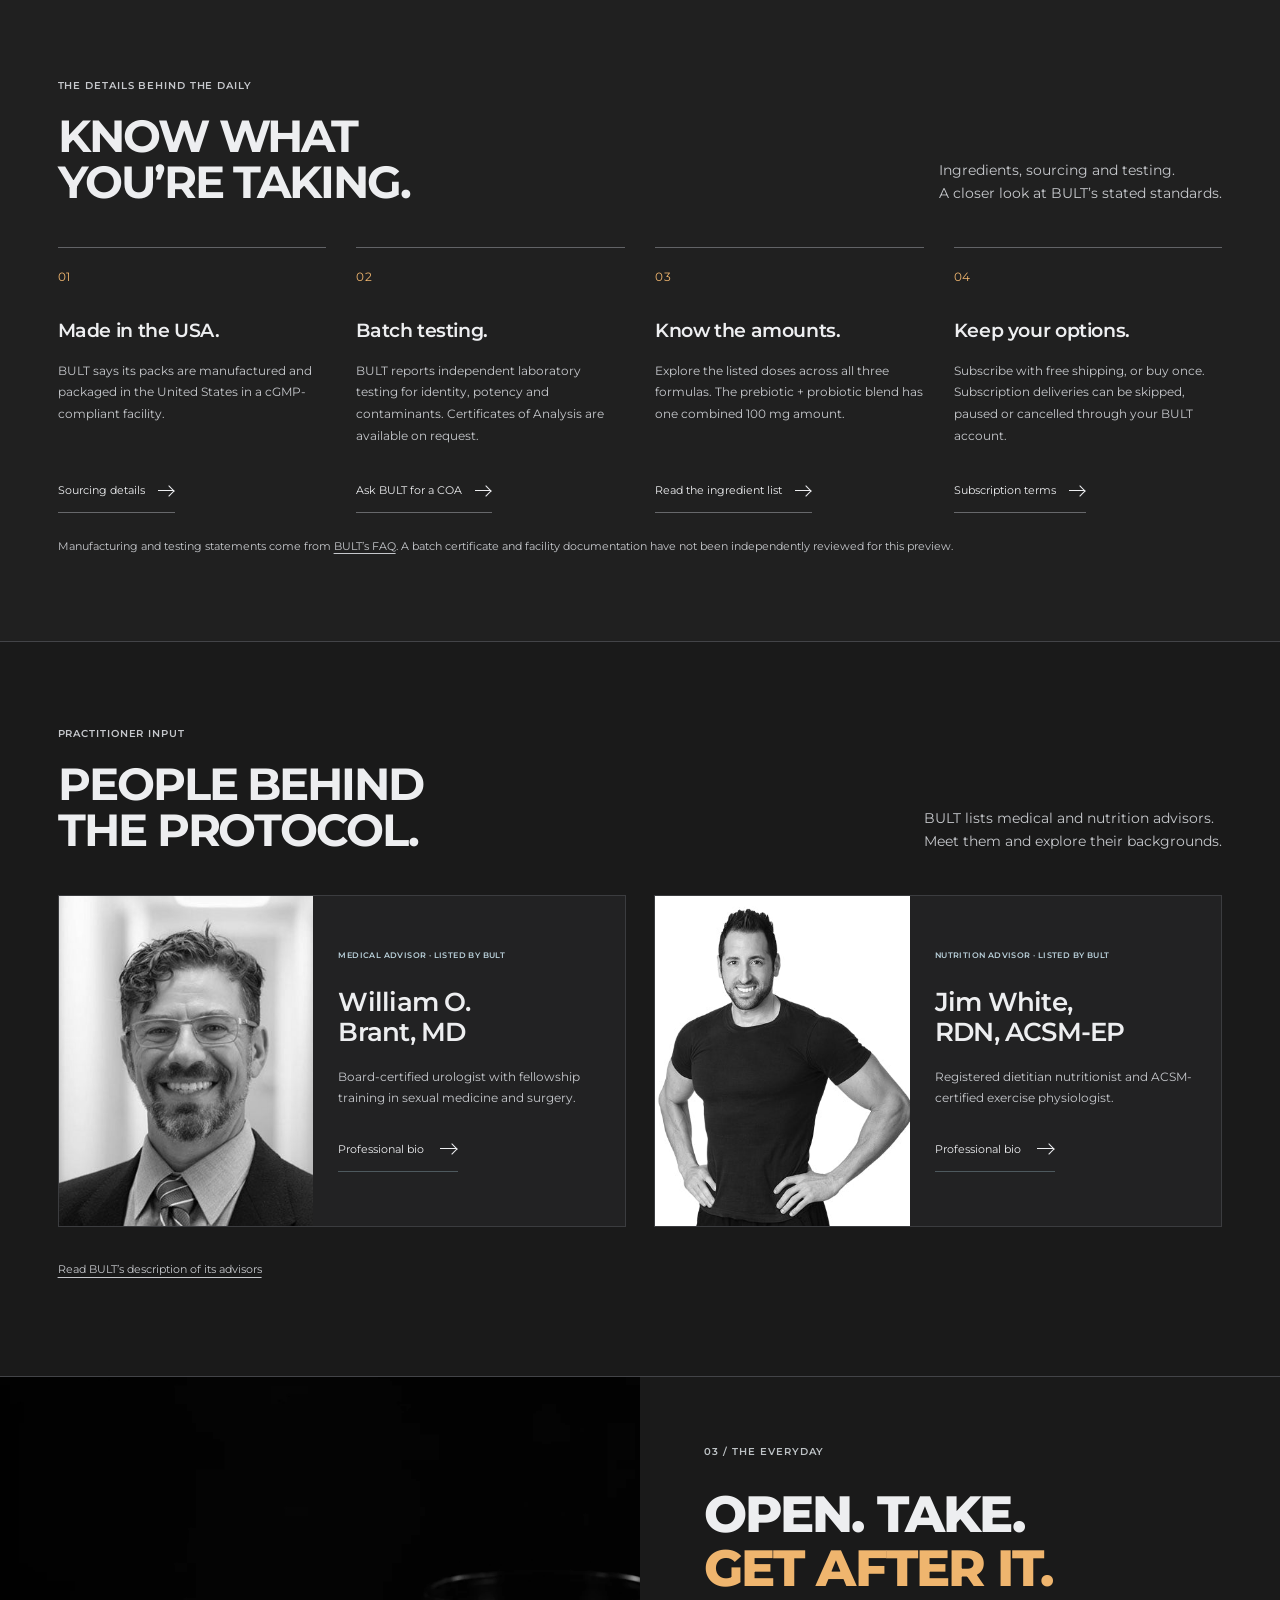
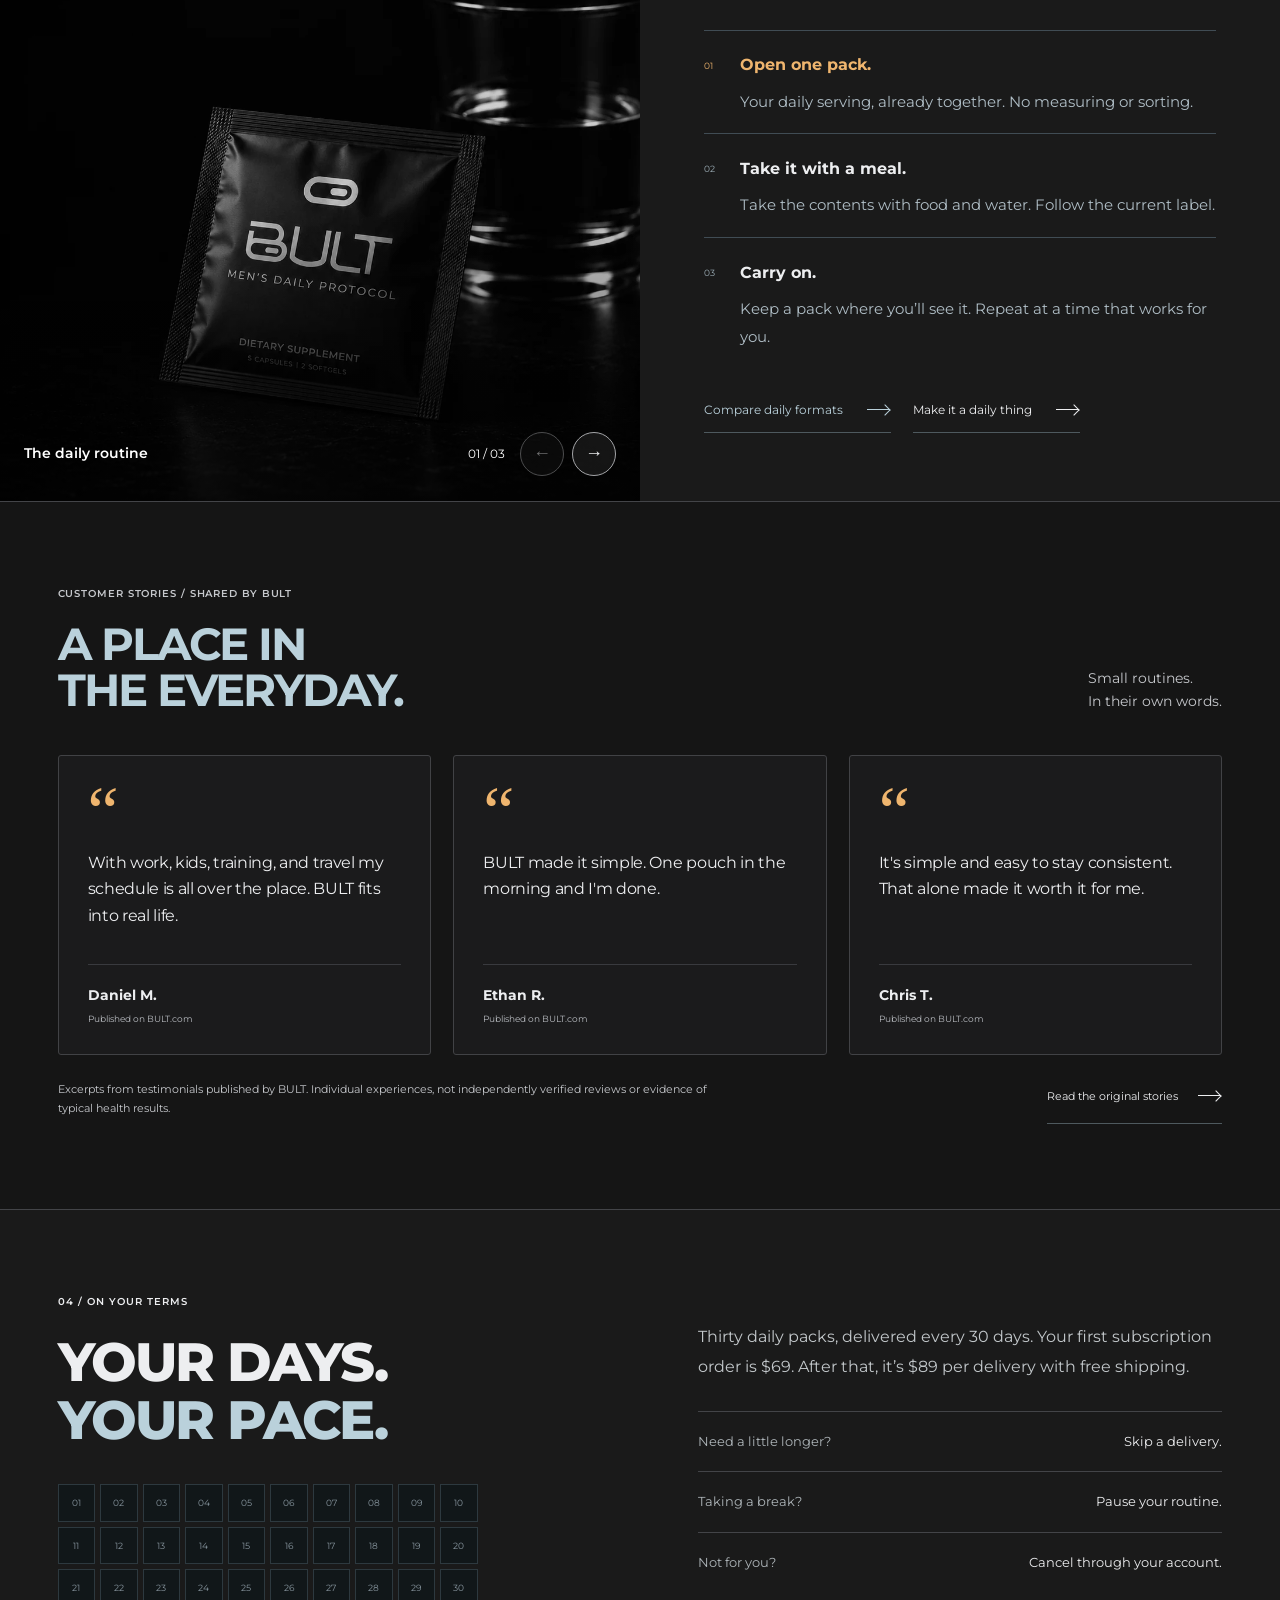
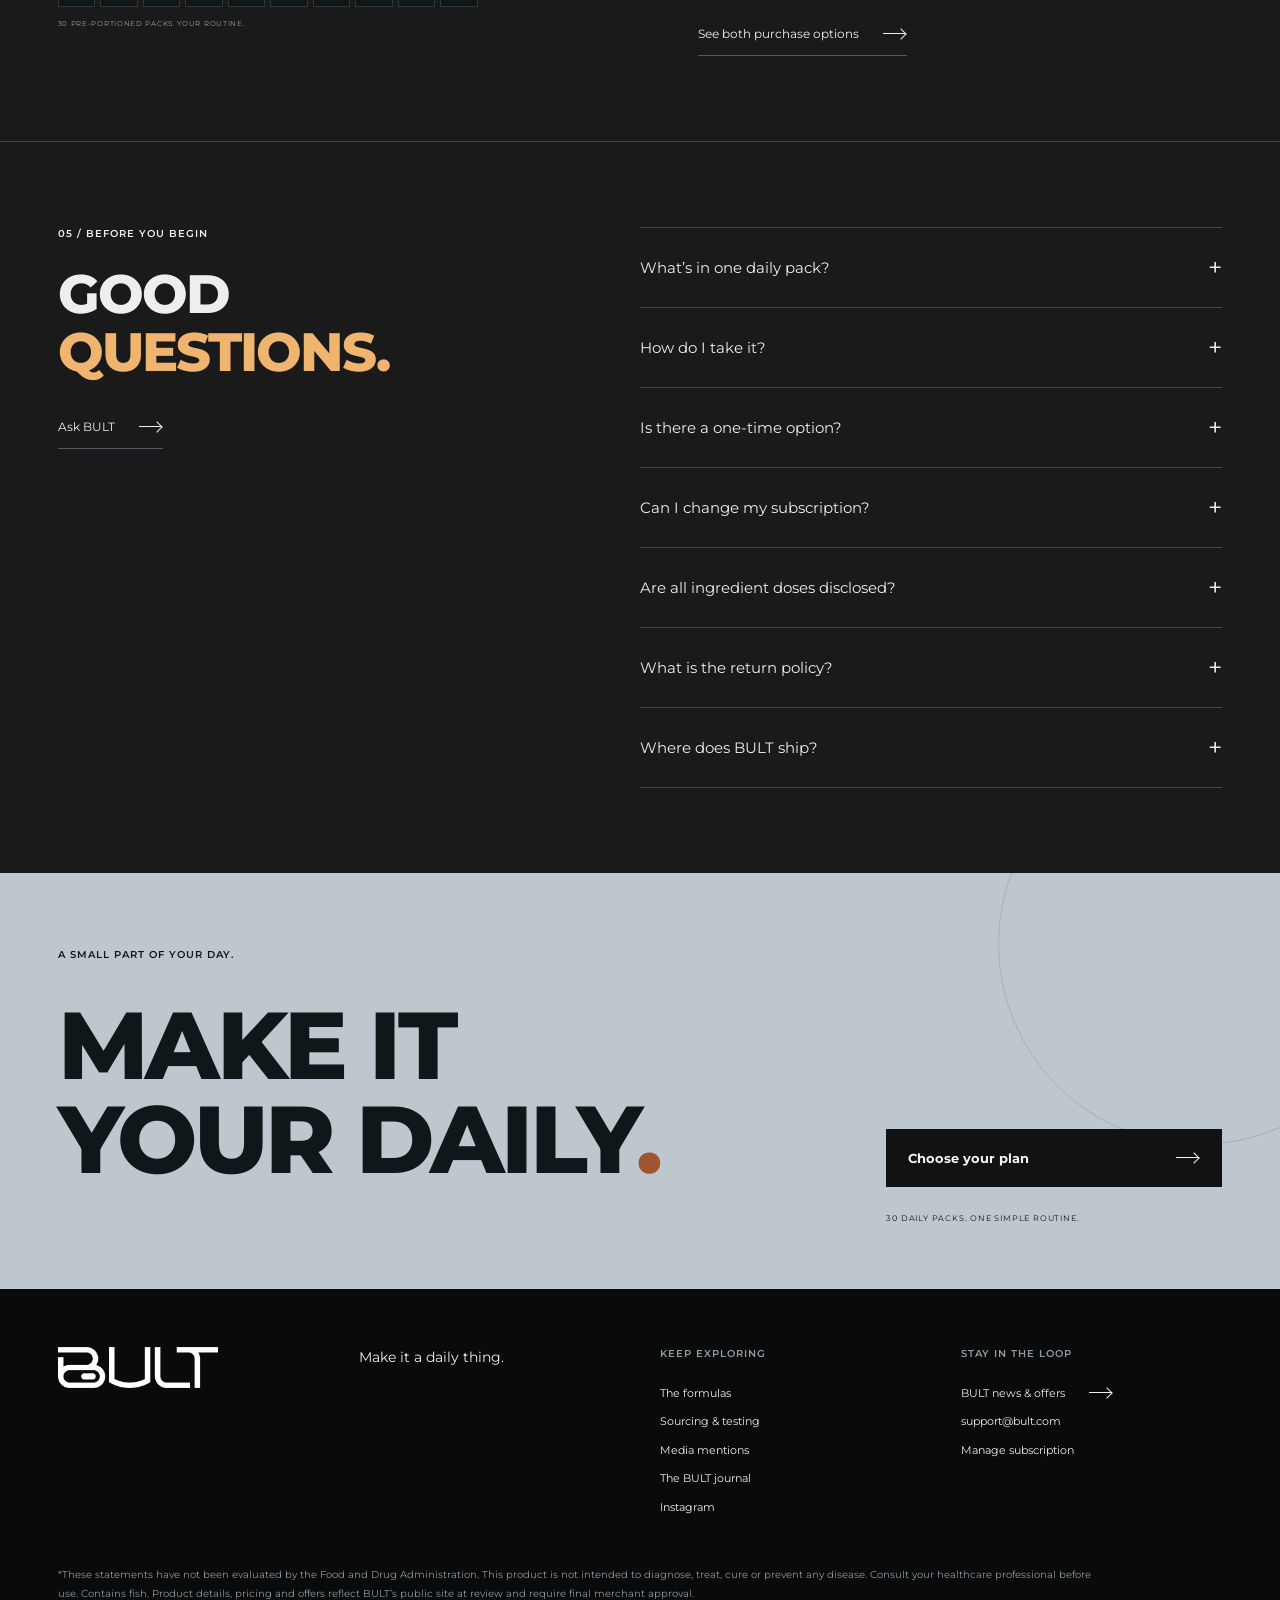
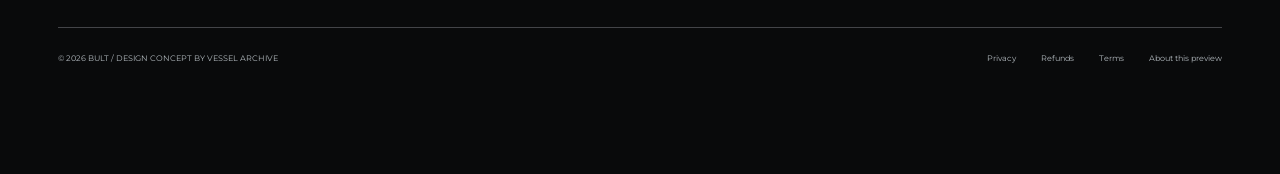
==== commit bb4f79de: "Polish mobile trust-section text after live responsive QA" ====
--- a/redesign/index.html
+++ b/redesign/index.html
@@ -71,7 +71,7 @@
 </fieldset>
 <div id="purchase-action"><button class="button button-dark purchase-cta" id="add-to-bag">Add to bag <span>$69 <i class="arrow-icon" aria-hidden="true"></i></span></button><p class="purchase-terms" id="purchase-terms">$69 for your first order, then $89 every 30 days until cancelled. Free shipping. Tax calculated at checkout.</p></div>
 <div class="purchase-links"><button data-open="label">Full ingredient list <i class="arrow-icon" aria-hidden="true"></i></button><button data-open="guarantee">Guarantee details <i class="arrow-icon" aria-hidden="true"></i></button></div>
-<div class="purchase-reassurance" aria-label="Purchase information"><a href="#quality">Sourcing &amp; testing</a><button type="button" data-open="guarantee">30-day first-order guarantee <span>See policy details ↗</span></button></div>
+<div class="purchase-reassurance" aria-label="Purchase information"><a href="#quality">Sourcing &amp; testing</a><button type="button" data-open="guarantee">30-day first-order guarantee <span>See policy details</span></button></div>
 <button class="preview-note" data-open="about-preview">Design preview. No orders or payments.</button>
 </div>
 </section>
@@ -104,7 +104,7 @@
         <p>BULT’s October 2026 announcement, distributed by PRNewswire and carried by Yahoo Finance.</p>
         <span class="media-action">Read the release <i class="arrow-icon" aria-hidden="true"></i></span>
       </a>
-      <a class="original-release" href="https://www.prnewswire.com/news-releases/bult-now-available-a-once-daily-mens-health-system-designed-to-replace-supplement-stacking-302907746.html" target="_blank" rel="noopener noreferrer">Also on PRNewswire <span aria-hidden="true">↗</span></a>
+      <a class="original-release" href="https://www.prnewswire.com/news-releases/bult-now-available-a-once-daily-mens-health-system-designed-to-replace-supplement-stacking-302907746.html" target="_blank" rel="noopener noreferrer">Also on PRNewswire</a>
     </article>
   </div>
   <p class="trust-source-note">These are advisor mentions and a company announcement, not product reviews or endorsements by the publications. Parade’s article includes affiliate links.</p>
@@ -122,7 +122,7 @@
 <div class="section-footer"><span>ONE PACK / CORE + VITALITY + OMEGA</span><a href="#choose-plan">Choose your plan <i class="arrow-icon" aria-hidden="true"></i></a></div>
 </section>
 <section class="quality-section section-shell" id="quality" aria-labelledby="quality-title">
-  <div class="trust-section-head"><div><p class="eyebrow">THE DETAILS BEHIND THE DAILY</p><h2 id="quality-title">KNOW WHAT<br>YOU’RE TAKING.</h2></div><p>Ingredients, sourcing and testing.<br>A closer look at BULT’s stated standards.</p></div>
+  <div class="trust-section-head"><div><p class="eyebrow">THE DETAILS BEHIND THE DAILY</p><h2 id="quality-title">KNOW WHAT<br>YOU’RE TAKING.</h2></div><p>Ingredients, sourcing and testing. <br>A closer look at BULT’s stated standards.</p></div>
   <div class="quality-grid">
     <article><span class="quality-number" aria-hidden="true">01</span><h3>Made in the USA.</h3><p>BULT says its packs are manufactured and packaged in the United States in a cGMP-compliant facility.</p><a href="https://bult.com/pages/faq" target="_blank" rel="noopener noreferrer">Sourcing details <i class="arrow-icon" aria-hidden="true"></i></a></article>
     <article><span class="quality-number" aria-hidden="true">02</span><h3>Batch testing.</h3><p>BULT reports independent laboratory testing for identity, potency and contaminants. Certificates of Analysis are available on request.</p><a href="mailto:support@bult.com">Ask BULT for a COA <i class="arrow-icon" aria-hidden="true"></i></a></article>
@@ -132,12 +132,12 @@
   <p class="trust-source-note">Manufacturing and testing statements come from <a href="https://bult.com/pages/faq" target="_blank" rel="noopener noreferrer">BULT’s FAQ</a>. A batch certificate and facility documentation have not been independently reviewed for this preview.</p>
 </section>
 <section class="advisors-section section-shell" id="advisors" aria-labelledby="advisors-title">
-  <div class="trust-section-head"><div><p class="eyebrow">PRACTITIONER INPUT</p><h2 id="advisors-title">PEOPLE BEHIND<br>THE PROTOCOL.</h2></div><p>BULT lists medical and nutrition advisors.<br>Meet them and explore their backgrounds.</p></div>
+  <div class="trust-section-head"><div><p class="eyebrow">PRACTITIONER INPUT</p><h2 id="advisors-title">PEOPLE BEHIND<br>THE PROTOCOL.</h2></div><p>BULT lists medical and nutrition advisors. <br>Meet them and explore their backgrounds.</p></div>
   <div class="advisor-grid">
     <article class="advisor-card"><div class="advisor-portrait"><img src="assets/advisor-william-brant.jpg?v=ee7a5d3274" alt="William O. Brant, MD" loading="lazy" width="500" height="600"></div><div class="advisor-copy"><p class="eyebrow">MEDICAL ADVISOR · LISTED BY BULT</p><h3>William O.<br>Brant, MD</h3><p>Board-certified urologist with fellowship training in sexual medicine and surgery.</p><a class="text-link" href="https://www.grangermedical.com/providers/william-o-brant-md-facs-fecsm/" target="_blank" rel="noopener noreferrer">Professional bio <i class="arrow-icon" aria-hidden="true"></i></a></div></article>
     <article class="advisor-card"><div class="advisor-portrait"><img src="assets/advisor-jim-white.jpg?v=6e80abe117" alt="Jim White, RDN, ACSM-EP" loading="lazy" width="500" height="600"></div><div class="advisor-copy"><p class="eyebrow">NUTRITION ADVISOR · LISTED BY BULT</p><h3>Jim White,<br>RDN, ACSM-EP</h3><p>Registered dietitian nutritionist and ACSM-certified exercise physiologist.</p><a class="text-link" href="https://jimwhitefit.com/coaches/jim-white/" target="_blank" rel="noopener noreferrer">Professional bio <i class="arrow-icon" aria-hidden="true"></i></a></div></article>
   </div>
-  <a class="advisor-source" href="https://bult.com/products/protocol" target="_blank" rel="noopener noreferrer">Read BULT’s description of its advisors <span aria-hidden="true">↗</span></a>
+  <a class="advisor-source" href="https://bult.com/products/protocol" target="_blank" rel="noopener noreferrer">Read BULT’s description of its advisors</a>
 </section>
 <section class="routine" id="routine" aria-labelledby="routine-title"><div class="routine-image">
   <div class="routine-gallery" id="routine-gallery" role="region" aria-label="Three photos of the daily routine" tabindex="0">
@@ -154,7 +154,7 @@
 </div>
 <div class="routine-copy"><p class="eyebrow">03 / THE EVERYDAY</p><h2 id="routine-title">OPEN. TAKE.<br><span class="accent-word">GET AFTER IT.</span></h2><ol class="routine-steps"><li><h3><button data-routine-photo="0" aria-controls="routine-gallery" aria-pressed="true">Open one pack.</button></h3><p>Your daily serving, already together. No measuring or sorting.</p></li><li><h3><button data-routine-photo="1" aria-controls="routine-gallery" aria-pressed="false">Take it with a meal.</button></h3><p>Take the contents with food and water. Follow the current label.</p></li><li><h3><button data-routine-photo="2" aria-controls="routine-gallery" aria-pressed="false">Carry on.</button></h3><p>Keep a pack where you’ll see it. Repeat at a time that works for you.</p></li></ol><button class="text-link format-trigger" type="button" data-open="compare-routines">Compare daily formats <i class="arrow-icon" aria-hidden="true"></i></button><a class="text-link" href="#choose-plan">Make it a daily thing <i class="arrow-icon" aria-hidden="true"></i></a></div></section>
 <section class="stories-section section-shell" id="stories" aria-labelledby="stories-title">
-  <div class="trust-section-head"><div><p class="eyebrow">CUSTOMER STORIES / SHARED BY BULT</p><h2 id="stories-title">A PLACE IN<br>THE EVERYDAY.</h2></div><p>Small routines.<br>In their own words.</p></div>
+  <div class="trust-section-head"><div><p class="eyebrow">CUSTOMER STORIES / SHARED BY BULT</p><h2 id="stories-title">A PLACE IN<br>THE EVERYDAY.</h2></div><p>Small routines. <br>In their own words.</p></div>
   <div class="stories-grid">
     <figure><span class="quote-mark" aria-hidden="true">“</span><blockquote><p>With work, kids, training, and travel my schedule is all over the place. BULT fits into real life.</p></blockquote><figcaption><strong>Daniel M.</strong><span>Published on BULT.com</span></figcaption></figure>
     <figure><span class="quote-mark" aria-hidden="true">“</span><blockquote><p>BULT made it simple. One pouch in the morning and I'm done.</p></blockquote><figcaption><strong>Ethan R.</strong><span>Published on BULT.com</span></figcaption></figure>
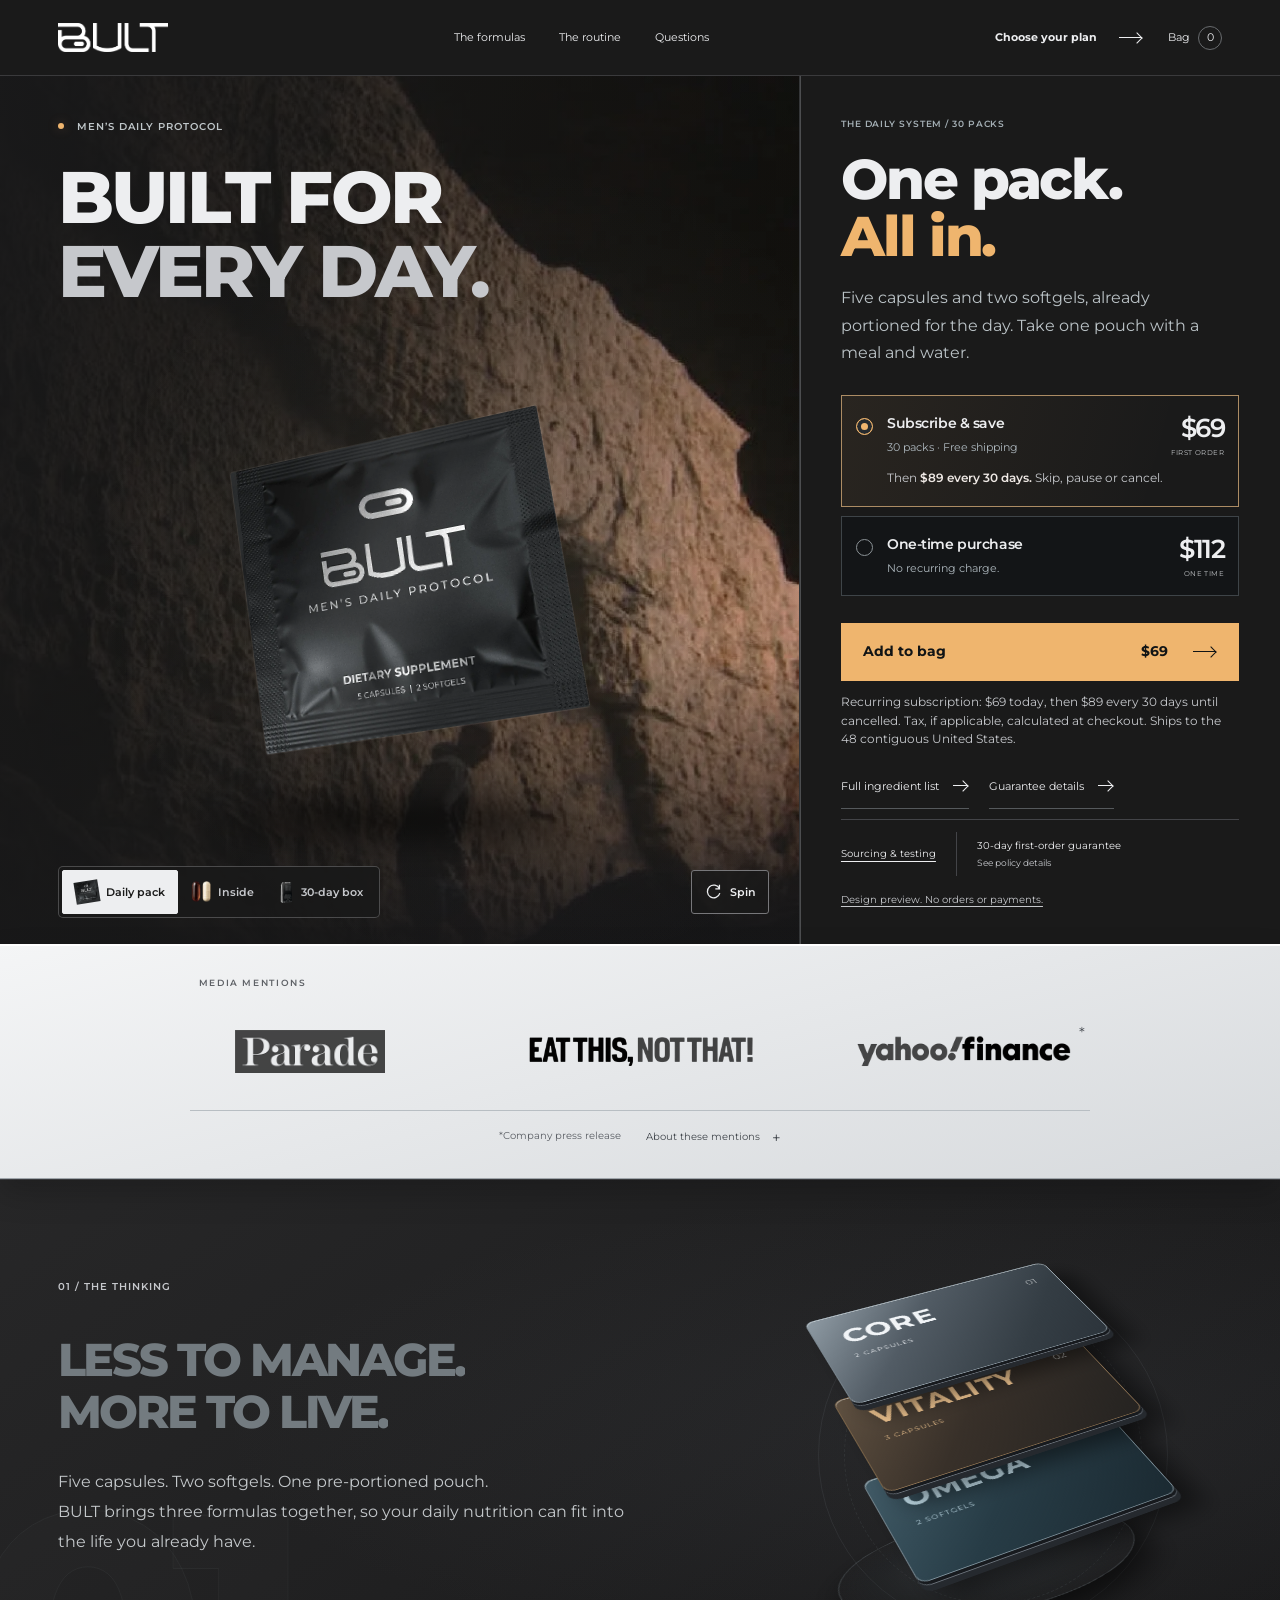
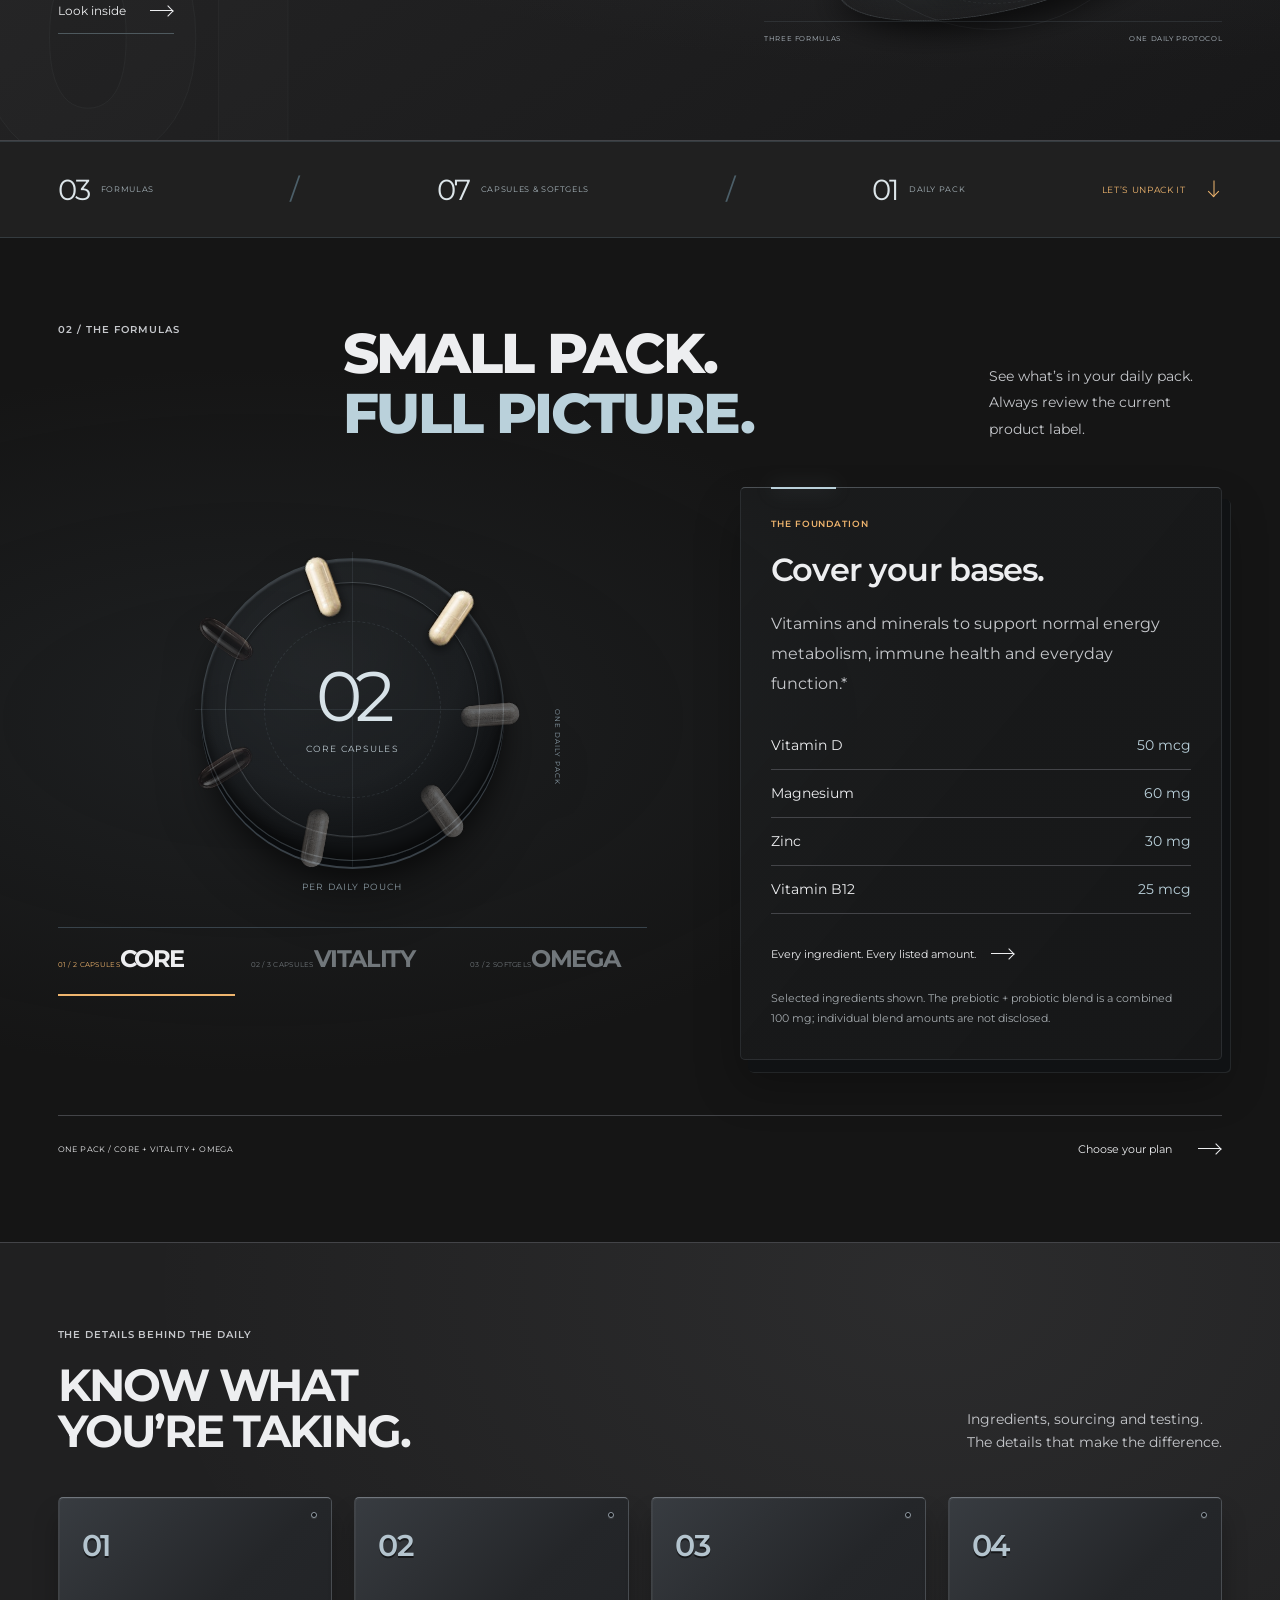
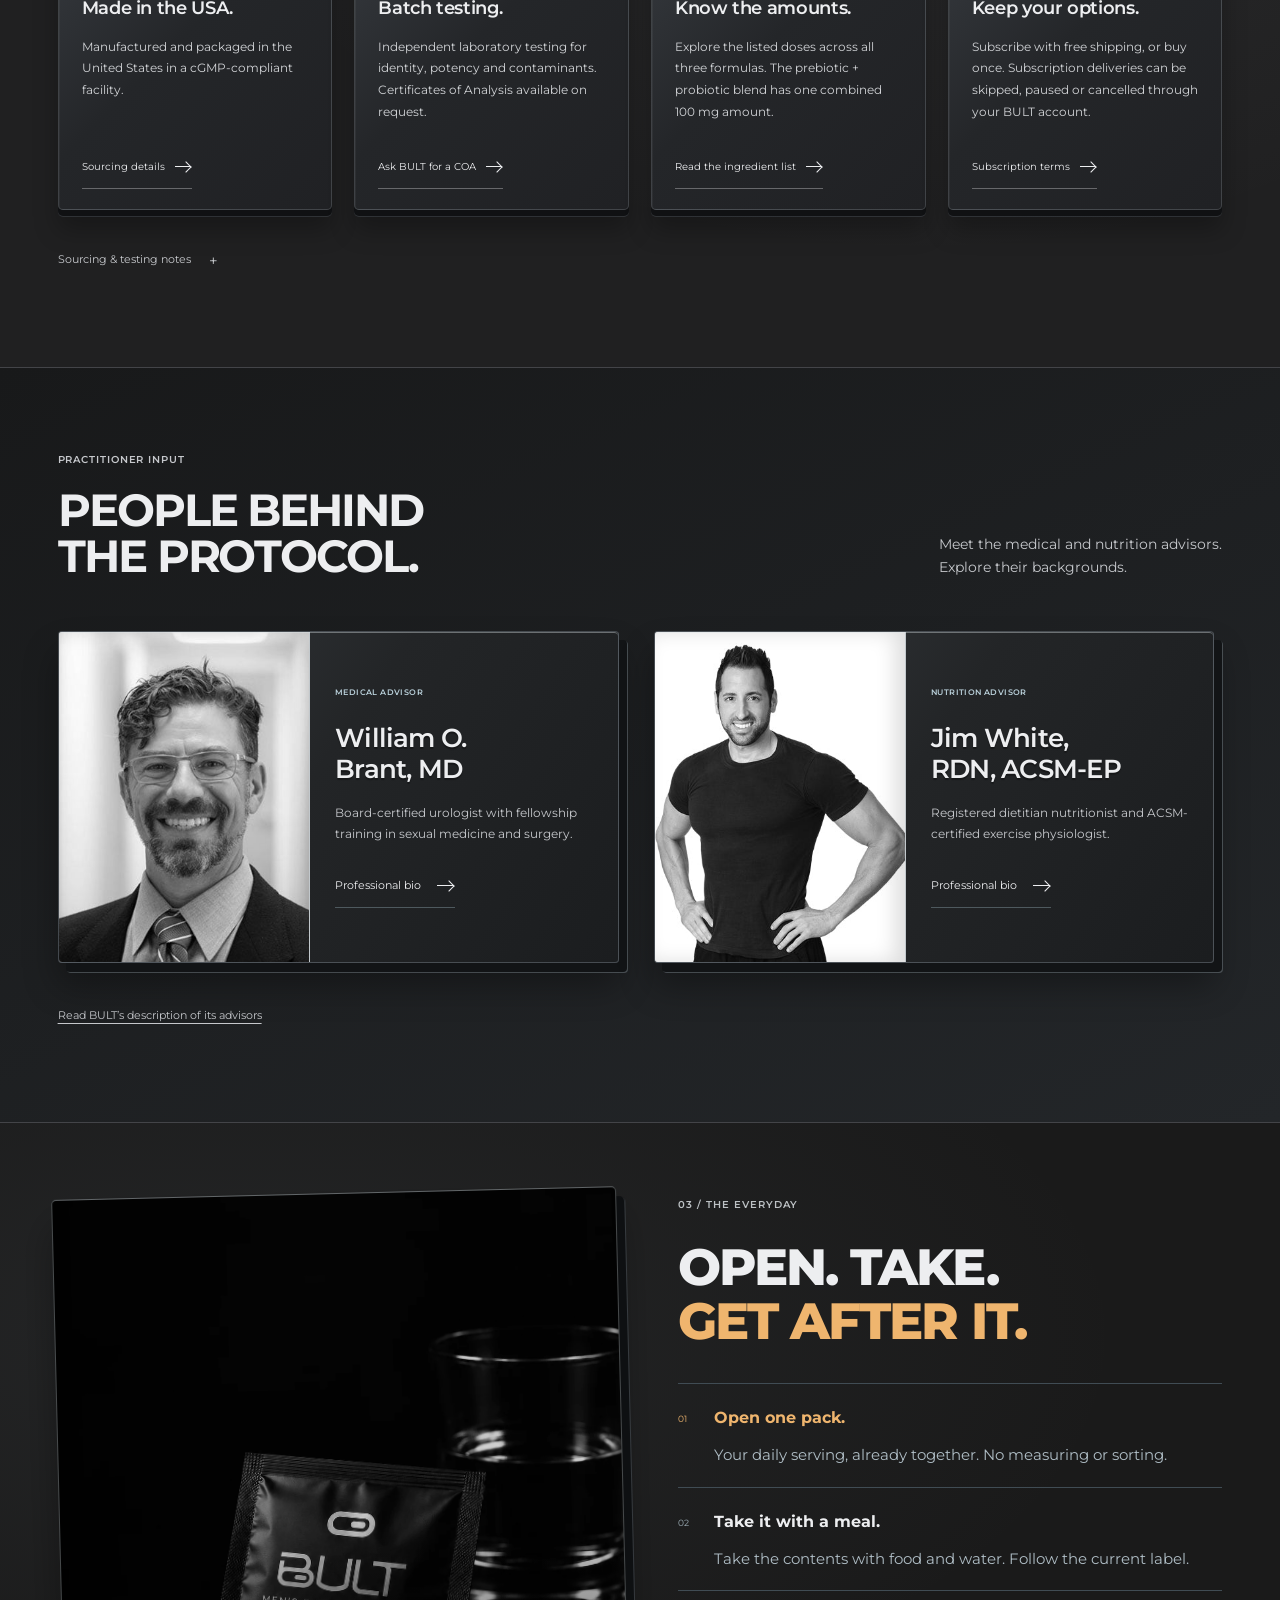
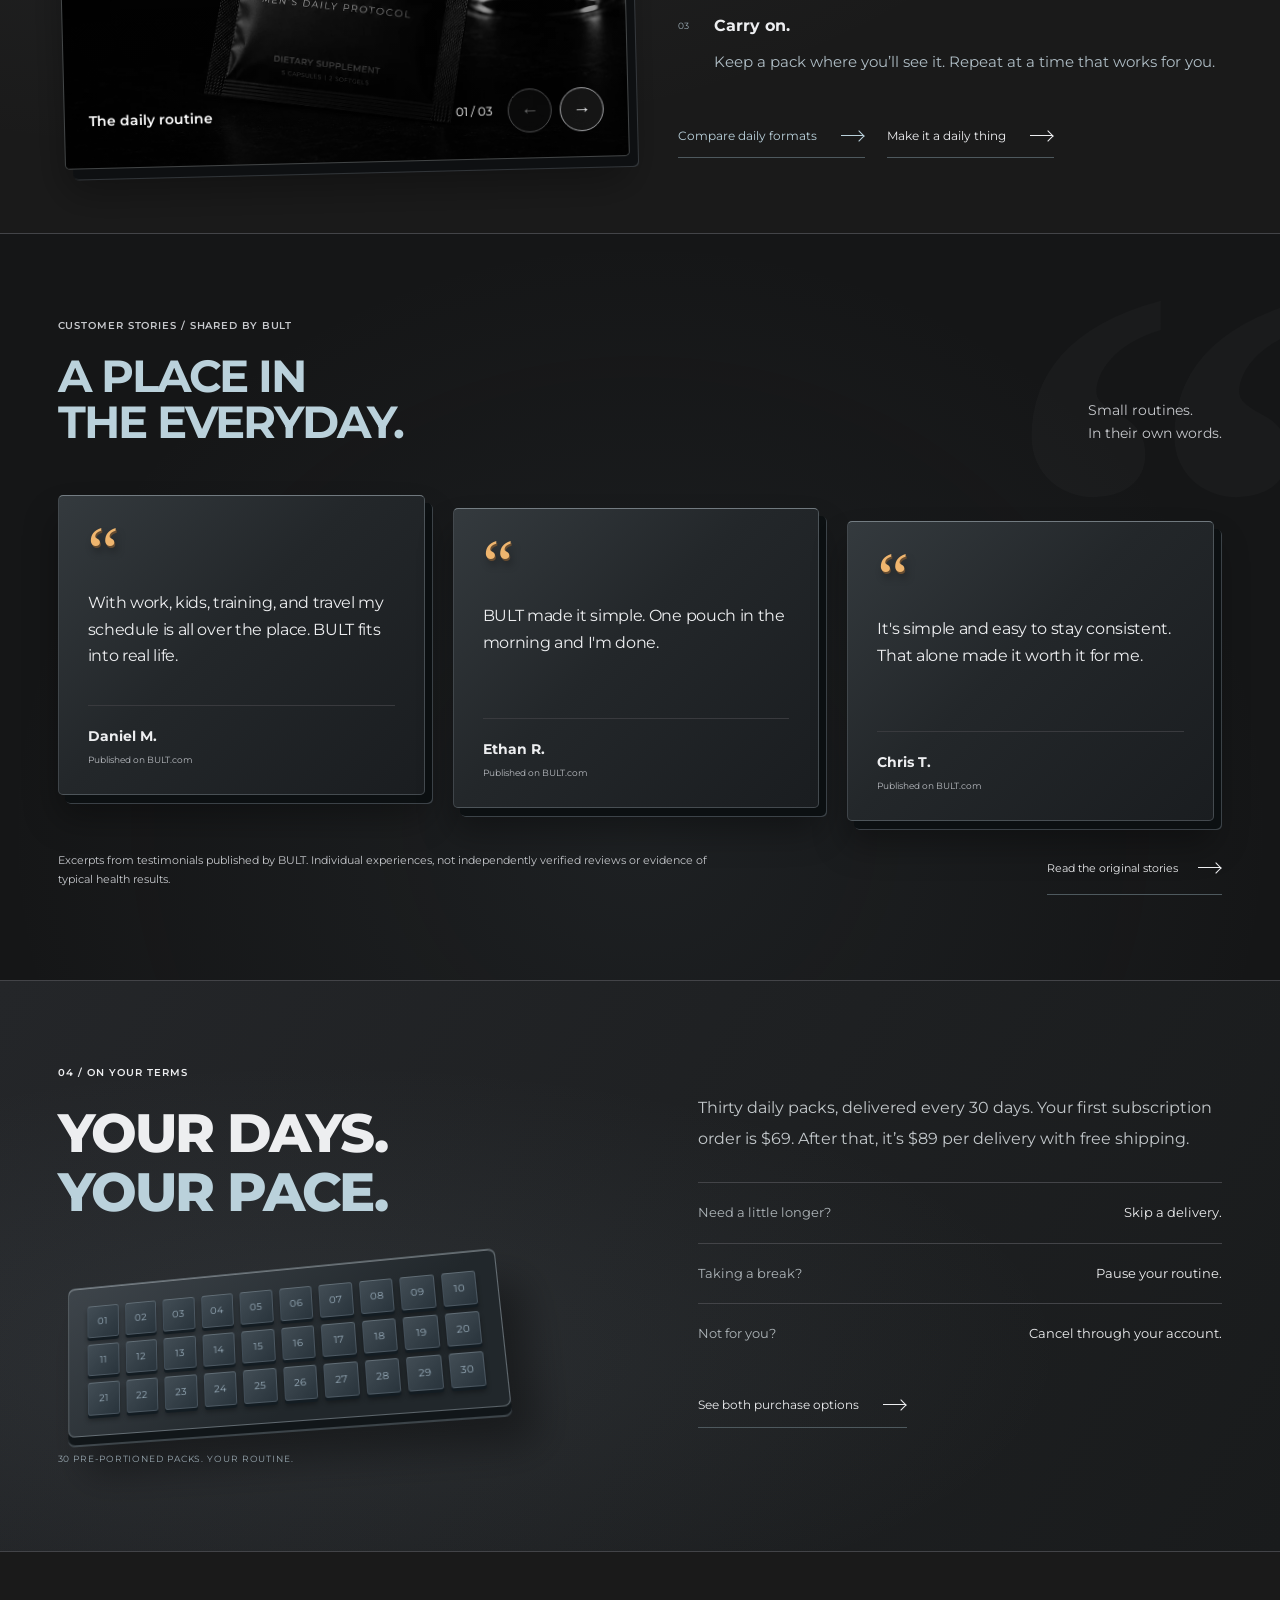
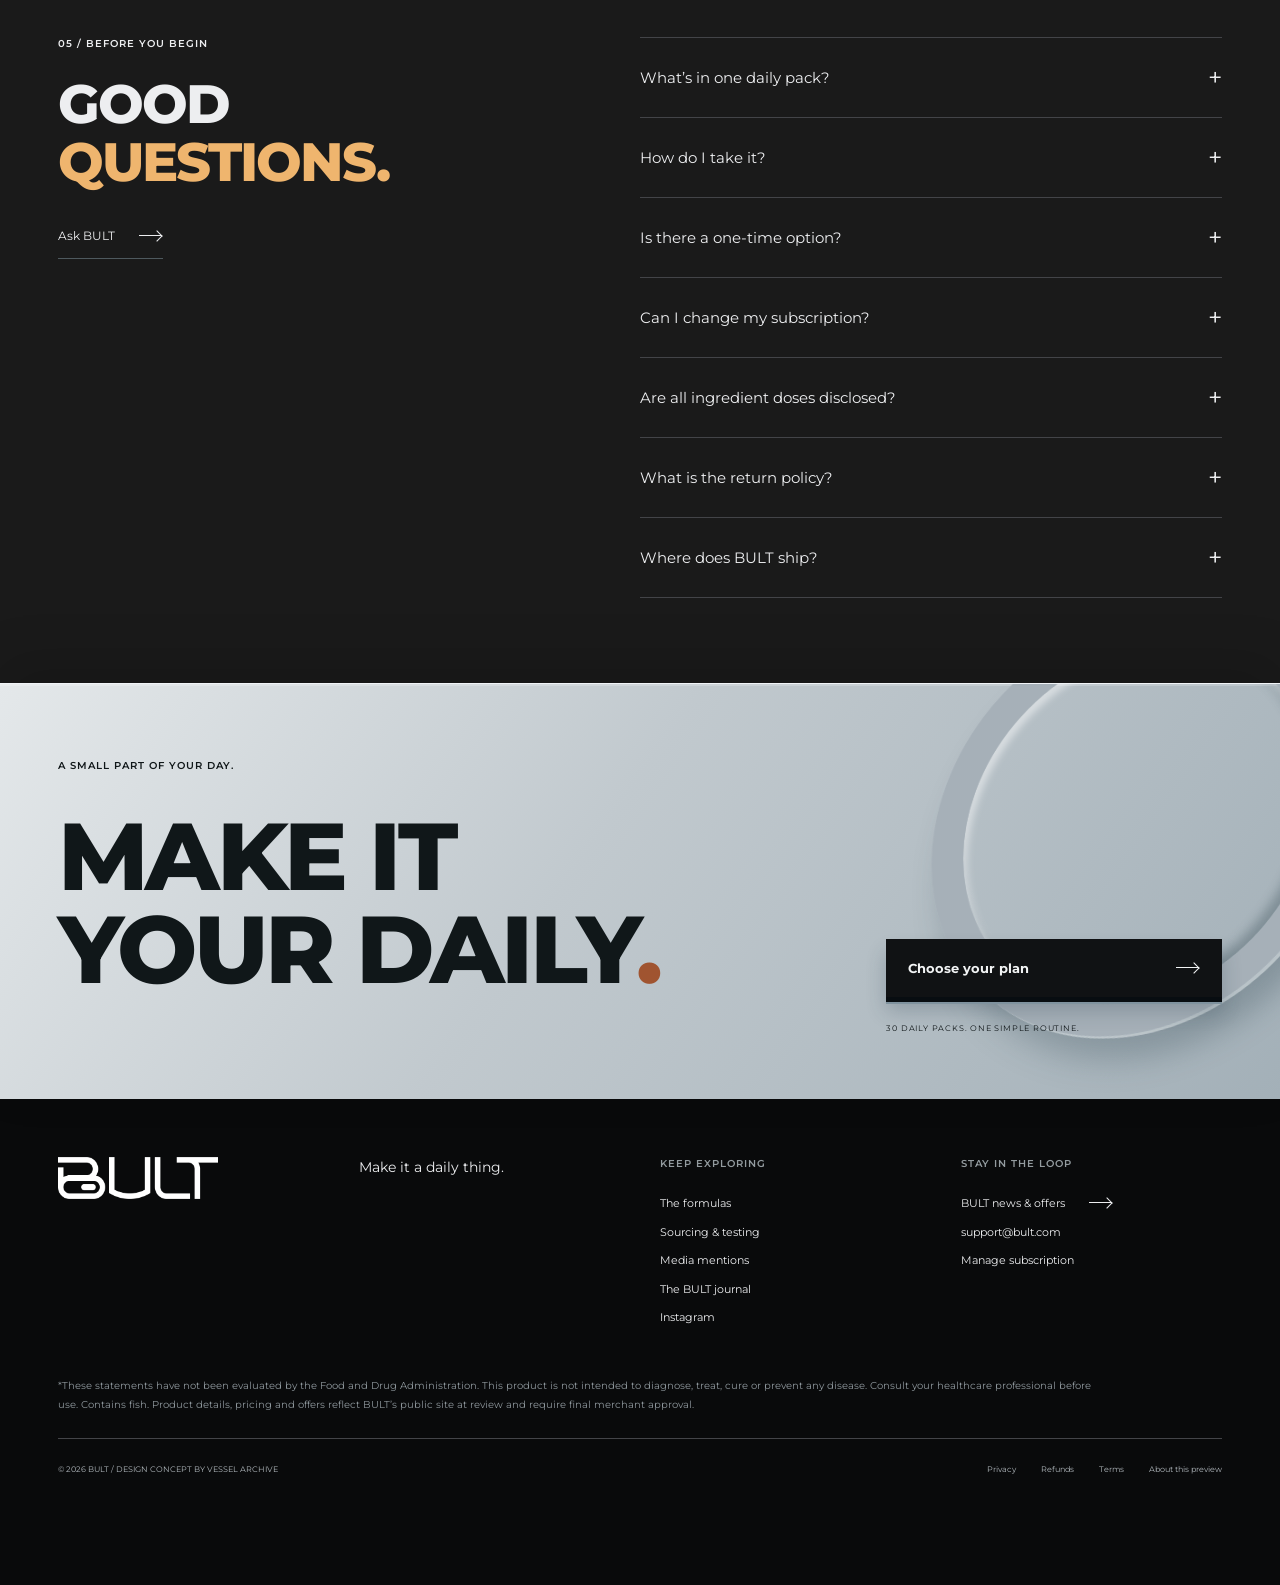
==== commit 41d15d3f: "Simplify linked press logos and add tactile depth below the hero" ====
--- a/redesign/index.html
+++ b/redesign/index.html
@@ -7,7 +7,7 @@
 <meta name="robots" content="noindex,nofollow"><meta name="theme-color" content="#1a1a1a">
 <meta property="og:title" content="BULT | Make it a daily thing."><meta property="og:description" content="A product-first storefront concept by Vessel Archive.">
 <link rel="icon" href="assets/bult-symbol.png?v=fc6f4b2a6b"><link rel="preload" href="assets/montserrat-regular.woff2?v=c0ec39d77c" as="font" type="font/woff2" crossorigin><link rel="preload" href="assets/montserrat-semibold.woff2?v=cec795a2ec" as="font" type="font/woff2" crossorigin>
-<link rel="preload" href="assets/montserrat-extrabold.woff2?v=7858e18b78" as="font" type="font/woff2" crossorigin><link rel="preload" href="assets/daily-pack-front.webp" as="image" type="image/webp"><link rel="stylesheet" href="styles.css?v=75cbd59206"><link rel="stylesheet" href="studio.css?v=d989d256bf"><link rel="stylesheet" href="trust.css?v=9b5af3d3d7"><script src="app.js?v=c0aa27c496" defer></script><script src="product-stage.js?v=dc10e9726d" defer></script><script src="experience.js?v=94111856da" defer></script>
+<link rel="preload" href="assets/montserrat-extrabold.woff2?v=7858e18b78" as="font" type="font/woff2" crossorigin><link rel="preload" href="assets/daily-pack-front.webp" as="image" type="image/webp"><link rel="stylesheet" href="styles.css?v=75cbd59206"><link rel="stylesheet" href="studio.css?v=d989d256bf"><link rel="stylesheet" href="trust.css?v=9b5af3d3d7"><link rel="stylesheet" href="depth.css?v=7f813047b5"><script src="app.js?v=c0aa27c496" defer></script><script src="product-stage.js?v=dc10e9726d" defer></script><script src="experience.js?v=94111856da" defer></script>
 </head>
 <body>
 <a class="skip-link" href="#main">Skip to content</a>
@@ -75,41 +75,20 @@
 <button class="preview-note" data-open="about-preview">Design preview. No orders or payments.</button>
 </div>
 </section>
-<section class="media-mentions" id="media" aria-labelledby="media-title">
-  <div class="trust-section-head">
-    <div><p class="eyebrow">BULT &amp; ITS NUTRITION ADVISOR</p><h2 id="media-title">IN THE<br>CONVERSATION.</h2></div>
-    <p>Read the stories. <br>Go straight to the source.</p>
+<section class="media-mentions media-compact" id="media" aria-labelledby="media-title">
+  <p class="eyebrow" id="media-title">MEDIA MENTIONS</p>
+  <div class="publisher-logos" aria-label="Read the original media mentions">
+    <a href="https://parade.com/food/best-keto-pasta" target="_blank" rel="noopener noreferrer" aria-label="Parade: expert commentary from BULT advisor Jim White, opens in a new tab"><img src="assets/press-parade.png?v=68c5f1a9a5" alt="Parade" width="180" height="70" loading="lazy"></a>
+    <a href="https://www.eatthis.com/standing-exercises-melt-belly-fat-after-50/" target="_blank" rel="noopener noreferrer" aria-label="Eat This, Not That!: expert commentary from BULT advisor Jim White, opens in a new tab"><img src="assets/press-eat-this.png?v=d431f61393" alt="Eat This, Not That!" width="245" height="70" loading="lazy"></a>
+    <a href="https://finance.yahoo.com/healthcare/articles/bult-now-available-once-daily-130100832.html" target="_blank" rel="noopener noreferrer" aria-label="Yahoo Finance: BULT company press release, opens in a new tab"><img src="assets/press-yahoo.png?v=0705d1f606" alt="Yahoo Finance" width="235" height="65" loading="lazy"><span class="release-asterisk" aria-hidden="true">*</span></a>
   </div>
-  <div class="media-grid">
-    <article class="media-item">
-      <a class="media-story" href="https://parade.com/food/best-keto-pasta" target="_blank" rel="noopener noreferrer" aria-label="Read Parade's keto pasta article featuring BULT advisor Jim White, opens in a new tab">
-        <span class="media-logo"><img src="assets/press-parade.png?v=68c5f1a9a5" alt="Parade" width="200" height="82" loading="lazy"></span>
-        <span class="media-kind">EXPERT COMMENTARY</span><h3>7 Keto Pasta Brands, Ranked Worst to Best</h3>
-        <p>Nutrition advice from Jim White, identified in the article as a dietitian with BULT.</p>
-        <span class="media-action">Read the article <i class="arrow-icon" aria-hidden="true"></i></span>
-      </a>
-    </article>
-    <article class="media-item">
-      <a class="media-story" href="https://www.eatthis.com/standing-exercises-melt-belly-fat-after-50/" target="_blank" rel="noopener noreferrer" aria-label="Read Eat This, Not That! fitness article featuring BULT advisor Jim White, opens in a new tab">
-        <span class="media-logo"><img src="assets/press-eat-this.png?v=d431f61393" alt="Eat This, Not That!" width="245" height="70" loading="lazy"></span>
-        <span class="media-kind">EXPERT COMMENTARY</span><h3>Standing Exercises to Melt Belly Fat After 50</h3>
-        <p>Exercise guidance from Jim White, credited as an exercise physiologist at BULT.</p>
-        <span class="media-action">Read the article <i class="arrow-icon" aria-hidden="true"></i></span>
-      </a>
-    </article>
-    <article class="media-item">
-      <a class="media-story" href="https://finance.yahoo.com/healthcare/articles/bult-now-available-once-daily-130100832.html" target="_blank" rel="noopener noreferrer" aria-label="Read the BULT company press release on Yahoo Finance, opens in a new tab">
-        <span class="media-logo"><img src="assets/press-yahoo.png?v=0705d1f606" alt="Yahoo Finance" width="235" height="65" loading="lazy"></span>
-        <span class="media-kind">COMPANY PRESS RELEASE</span><h3>BULT’s daily protocol launch announcement</h3>
-        <p>BULT’s October 2026 announcement, distributed by PRNewswire and carried by Yahoo Finance.</p>
-        <span class="media-action">Read the release <i class="arrow-icon" aria-hidden="true"></i></span>
-      </a>
-      <a class="original-release" href="https://www.prnewswire.com/news-releases/bult-now-available-a-once-daily-mens-health-system-designed-to-replace-supplement-stacking-302907746.html" target="_blank" rel="noopener noreferrer">Also on PRNewswire</a>
-    </article>
-  </div>
-  <p class="trust-source-note">These are advisor mentions and a company announcement, not product reviews or endorsements by the publications. Parade’s article includes affiliate links.</p>
+  <div class="media-context"><span>*Company press release</span><details class="mention-details"><summary>About these mentions <span aria-hidden="true">+</span></summary><div><p>Parade and Eat This, Not That! feature commentary from BULT nutrition advisor Jim White. Yahoo Finance carries a company announcement distributed by PRNewswire. These placements are not product reviews or publication endorsements.</p><a href="https://www.prnewswire.com/news-releases/bult-now-available-a-once-daily-mens-health-system-designed-to-replace-supplement-stacking-302907746.html" target="_blank" rel="noopener noreferrer">Read the original press release</a></div></details></div>
 </section>
-<section class="system-intro section-shell" id="system" aria-labelledby="system-title"><p class="eyebrow section-index">01 / THE THINKING</p><div><h2 id="system-title" class="scroll-headline"><span>LESS TO MANAGE.</span><br><span>MORE TO LIVE.</span></h2><p>Five capsules. Two softgels. One pre-portioned pouch.<br>BULT brings three formulas together, so your daily nutrition can fit into the life you already have.</p></div><a href="#ingredients" class="text-link">Look inside <i class="arrow-icon" aria-hidden="true"></i></a></section>
+<section class="system-intro section-shell" id="system" aria-labelledby="system-title"><p class="eyebrow section-index">01 / THE THINKING</p><div><h2 id="system-title" class="scroll-headline"><span>LESS TO MANAGE.</span><br><span>MORE TO LIVE.</span></h2><p>Five capsules. Two softgels. One pre-portioned pouch.<br>BULT brings three formulas together, so your daily nutrition can fit into the life you already have.</p></div><div class="protocol-sculpture" aria-hidden="true">
+  <div class="sculpture-orbit"></div><div class="sculpture-base"></div>
+  <div class="formula-stack"><div class="formula-slab slab-omega"><span>03</span><strong>OMEGA</strong><small>2 SOFTGELS</small></div><div class="formula-slab slab-vitality"><span>02</span><strong>VITALITY</strong><small>3 CAPSULES</small></div><div class="formula-slab slab-core"><span>01</span><strong>CORE</strong><small>2 CAPSULES</small></div></div>
+  <div class="sculpture-caption"><span>THREE FORMULAS</span><span>ONE DAILY PROTOCOL</span></div>
+</div><a href="#ingredients" class="text-link">Look inside <i class="arrow-icon" aria-hidden="true"></i></a></section>
 <div class="protocol-strip" aria-label="Your daily pack"><span><b>03</b> FORMULAS</span><i aria-hidden="true">/</i><span><b>07</b> CAPSULES & SOFTGELS</span><i aria-hidden="true">/</i><span><b>01</b> DAILY PACK</span><a href="#ingredients">LET’S UNPACK IT <i class="arrow-icon" aria-hidden="true"></i></a></div><section class="ingredients dark-section" id="ingredients" aria-labelledby="ingredient-title">
 <div class="section-heading"><p class="eyebrow section-index">02 / THE FORMULAS</p><h2 id="ingredient-title">SMALL PACK.<br><span class="accent-word">FULL PICTURE.</span></h2><p>See what’s in your daily pack. <br>Always review the current product label.</p></div>
 <div class="ingredient-layout"><div class="formula-explorer"><div class="dose-diagram" data-active="core" aria-hidden="true"><div class="dose-guide"></div><div class="dose-ring"></div><div class="dose-center"><span class="dose-number">02</span><span class="dose-unit">CORE CAPSULES</span></div><i class="capsule core c1"></i><i class="capsule core c2"></i><i class="capsule vitality c3"></i><i class="capsule vitality c4"></i><i class="capsule vitality c5"></i><i class="capsule omega c6"></i><i class="capsule omega c7"></i><span class="diagram-label">ONE DAILY PACK</span><span class="diagram-footnote">PER DAILY POUCH</span></div><div class="ingredient-tabs" role="tablist" aria-label="Explore formulas" aria-orientation="horizontal"><button id="tab-core" role="tab" aria-selected="true" aria-controls="panel-core" data-formula="core"><small>01 / 2 CAPSULES</small><span>CORE</span><i class="arrow-icon" aria-hidden="true"></i></button><button id="tab-vitality" role="tab" aria-selected="false" tabindex="-1" aria-controls="panel-vitality" data-formula="vitality"><small>02 / 3 CAPSULES</small><span>VITALITY</span><i class="arrow-icon" aria-hidden="true"></i></button><button id="tab-omega" role="tab" aria-selected="false" tabindex="-1" aria-controls="panel-omega" data-formula="omega"><small>03 / 2 SOFTGELS</small><span>OMEGA</span><i class="arrow-icon" aria-hidden="true"></i></button></div></div>
@@ -122,20 +101,20 @@
 <div class="section-footer"><span>ONE PACK / CORE + VITALITY + OMEGA</span><a href="#choose-plan">Choose your plan <i class="arrow-icon" aria-hidden="true"></i></a></div>
 </section>
 <section class="quality-section section-shell" id="quality" aria-labelledby="quality-title">
-  <div class="trust-section-head"><div><p class="eyebrow">THE DETAILS BEHIND THE DAILY</p><h2 id="quality-title">KNOW WHAT<br>YOU’RE TAKING.</h2></div><p>Ingredients, sourcing and testing. <br>A closer look at BULT’s stated standards.</p></div>
+  <div class="trust-section-head"><div><p class="eyebrow">THE DETAILS BEHIND THE DAILY</p><h2 id="quality-title">KNOW WHAT<br>YOU’RE TAKING.</h2></div><p>Ingredients, sourcing and testing. <br>The details that make the difference.</p></div>
   <div class="quality-grid">
-    <article><span class="quality-number" aria-hidden="true">01</span><h3>Made in the USA.</h3><p>BULT says its packs are manufactured and packaged in the United States in a cGMP-compliant facility.</p><a href="https://bult.com/pages/faq" target="_blank" rel="noopener noreferrer">Sourcing details <i class="arrow-icon" aria-hidden="true"></i></a></article>
-    <article><span class="quality-number" aria-hidden="true">02</span><h3>Batch testing.</h3><p>BULT reports independent laboratory testing for identity, potency and contaminants. Certificates of Analysis are available on request.</p><a href="mailto:support@bult.com">Ask BULT for a COA <i class="arrow-icon" aria-hidden="true"></i></a></article>
+    <article><span class="quality-number" aria-hidden="true">01</span><h3>Made in the USA.</h3><p>Manufactured and packaged in the United States in a cGMP-compliant facility.</p><a href="https://bult.com/pages/faq" target="_blank" rel="noopener noreferrer">Sourcing details <i class="arrow-icon" aria-hidden="true"></i></a></article>
+    <article><span class="quality-number" aria-hidden="true">02</span><h3>Batch testing.</h3><p>Independent laboratory testing for identity, potency and contaminants. Certificates of Analysis available on request.</p><a href="mailto:support@bult.com">Ask BULT for a COA <i class="arrow-icon" aria-hidden="true"></i></a></article>
     <article><span class="quality-number" aria-hidden="true">03</span><h3>Know the amounts.</h3><p>Explore the listed doses across all three formulas. The prebiotic + probiotic blend has one combined 100 mg amount.</p><button type="button" data-open="label">Read the ingredient list <i class="arrow-icon" aria-hidden="true"></i></button></article>
     <article><span class="quality-number" aria-hidden="true">04</span><h3>Keep your options.</h3><p>Subscribe with free shipping, or buy once. Subscription deliveries can be skipped, paused or cancelled through your BULT account.</p><a href="https://bult.com/policies/subscription-policy" target="_blank" rel="noopener noreferrer">Subscription terms <i class="arrow-icon" aria-hidden="true"></i></a></article>
   </div>
-  <p class="trust-source-note">Manufacturing and testing statements come from <a href="https://bult.com/pages/faq" target="_blank" rel="noopener noreferrer">BULT’s FAQ</a>. A batch certificate and facility documentation have not been independently reviewed for this preview.</p>
+  <details class="quality-source-notes"><summary>Sourcing &amp; testing notes <span aria-hidden="true">+</span></summary><p>Manufacturing and testing information is sourced from <a href="https://bult.com/pages/faq" target="_blank" rel="noopener noreferrer">BULT’s FAQ</a>. Batch certificates are available from BULT on request. A batch certificate and facility documentation have not been independently reviewed for this design preview.</p></details>
 </section>
 <section class="advisors-section section-shell" id="advisors" aria-labelledby="advisors-title">
-  <div class="trust-section-head"><div><p class="eyebrow">PRACTITIONER INPUT</p><h2 id="advisors-title">PEOPLE BEHIND<br>THE PROTOCOL.</h2></div><p>BULT lists medical and nutrition advisors. <br>Meet them and explore their backgrounds.</p></div>
+  <div class="trust-section-head"><div><p class="eyebrow">PRACTITIONER INPUT</p><h2 id="advisors-title">PEOPLE BEHIND<br>THE PROTOCOL.</h2></div><p>Meet the medical and nutrition advisors. <br>Explore their backgrounds.</p></div>
   <div class="advisor-grid">
-    <article class="advisor-card"><div class="advisor-portrait"><img src="assets/advisor-william-brant.jpg?v=ee7a5d3274" alt="William O. Brant, MD" loading="lazy" width="500" height="600"></div><div class="advisor-copy"><p class="eyebrow">MEDICAL ADVISOR · LISTED BY BULT</p><h3>William O.<br>Brant, MD</h3><p>Board-certified urologist with fellowship training in sexual medicine and surgery.</p><a class="text-link" href="https://www.grangermedical.com/providers/william-o-brant-md-facs-fecsm/" target="_blank" rel="noopener noreferrer">Professional bio <i class="arrow-icon" aria-hidden="true"></i></a></div></article>
-    <article class="advisor-card"><div class="advisor-portrait"><img src="assets/advisor-jim-white.jpg?v=6e80abe117" alt="Jim White, RDN, ACSM-EP" loading="lazy" width="500" height="600"></div><div class="advisor-copy"><p class="eyebrow">NUTRITION ADVISOR · LISTED BY BULT</p><h3>Jim White,<br>RDN, ACSM-EP</h3><p>Registered dietitian nutritionist and ACSM-certified exercise physiologist.</p><a class="text-link" href="https://jimwhitefit.com/coaches/jim-white/" target="_blank" rel="noopener noreferrer">Professional bio <i class="arrow-icon" aria-hidden="true"></i></a></div></article>
+    <article class="advisor-card"><div class="advisor-portrait"><img src="assets/advisor-william-brant.jpg?v=ee7a5d3274" alt="William O. Brant, MD" loading="lazy" width="500" height="600"></div><div class="advisor-copy"><p class="eyebrow">MEDICAL ADVISOR</p><h3>William O.<br>Brant, MD</h3><p>Board-certified urologist with fellowship training in sexual medicine and surgery.</p><a class="text-link" href="https://www.grangermedical.com/providers/william-o-brant-md-facs-fecsm/" target="_blank" rel="noopener noreferrer">Professional bio <i class="arrow-icon" aria-hidden="true"></i></a></div></article>
+    <article class="advisor-card"><div class="advisor-portrait"><img src="assets/advisor-jim-white.jpg?v=6e80abe117" alt="Jim White, RDN, ACSM-EP" loading="lazy" width="500" height="600"></div><div class="advisor-copy"><p class="eyebrow">NUTRITION ADVISOR</p><h3>Jim White,<br>RDN, ACSM-EP</h3><p>Registered dietitian nutritionist and ACSM-certified exercise physiologist.</p><a class="text-link" href="https://jimwhitefit.com/coaches/jim-white/" target="_blank" rel="noopener noreferrer">Professional bio <i class="arrow-icon" aria-hidden="true"></i></a></div></article>
   </div>
   <a class="advisor-source" href="https://bult.com/products/protocol" target="_blank" rel="noopener noreferrer">Read BULT’s description of its advisors</a>
 </section>
--- a/redesign/depth.css
+++ b/redesign/depth.css
@@ -0,0 +1,81 @@
+/* Tactile layers for the lower page. Static by default, no animation loop or extra JS. */
+.media-compact{padding:32px var(--pad) 23px;background:linear-gradient(165deg,#f4f5f6,#d7dadd);border-top:1px solid #fff;border-bottom:1px solid #9fa5aa;box-shadow:inset 0 1px #fff,0 14px 30px #0003;position:relative;z-index:2}
+.media-compact>.eyebrow{text-align:center;font-size:9px;letter-spacing:.18em;color:#5f6267;margin:0 0 12px}
+.publisher-logos{display:flex;align-items:center;justify-content:center;gap:clamp(30px,7vw,110px);max-width:1050px;margin:auto}
+.publisher-logos>a{display:flex;align-items:center;justify-content:center;position:relative;min-width:0;width:240px;min-height:100px;padding:20px 12px;transition:transform .25s}
+.publisher-logos img{height:auto;max-height:48px;max-width:100%;width:auto;mix-blend-mode:multiply;filter:grayscale(1);transition:filter .25s}
+.publisher-logos>a:first-child img{max-width:150px}.publisher-logos>a:nth-child(2) img{max-width:230px}.publisher-logos>a:last-child img{max-width:220px}
+.publisher-logos>a:hover{transform:translateY(-4px)}.publisher-logos>a:hover img{filter:grayscale(0)}
+.publisher-logos>a:focus-visible{outline:2px solid #77512d;outline-offset:3px}
+.release-asterisk{align-self:flex-start;margin-left:5px;font-size:15px;color:#50545a}
+.media-context{display:flex;justify-content:center;align-items:flex-start;gap:25px;color:#5b5f65;font-size:10px;border-top:1px solid #b8bec3;margin-top:8px;padding-top:9px;max-width:900px;margin-left:auto;margin-right:auto}
+.media-context>span{padding-top:8px;white-space:nowrap}.mention-details{border:0!important;position:relative}
+.mention-details>summary{min-height:32px;font-size:10px;gap:12px;padding:7px 0;color:#41464c;display:flex;align-items:center;justify-content:center}
+.mention-details>summary>span{font-size:15px!important}.mention-details>div{max-width:570px;font-size:11px;line-height:1.75;padding:7px 0 14px}
+.mention-details p{font-size:11px;line-height:1.75;margin:0}.mention-details a{display:inline-flex;min-height:40px;align-items:center;text-decoration:underline;text-underline-offset:3px}
+
+/* An exploded set of physical slabs echoes the pack studio above. */
+.system-intro{grid-template-columns:minmax(0,1.25fr) minmax(300px,.9fr);gap:0 6%;isolation:isolate;background:radial-gradient(ellipse at 78% 45%,#5d626b25,transparent 55%),linear-gradient(145deg,#272728,#181819);overflow:hidden;padding-top:100px;padding-bottom:95px}
+.system-intro>.eyebrow{grid-column:1;grid-row:1;align-self:start;position:relative;z-index:1;margin-bottom:30px}
+.system-intro>div:not(.protocol-sculpture){grid-column:1;grid-row:2;position:relative;z-index:1}
+.system-intro h2{font-size:clamp(35px,3.6vw,58px);line-height:1.12;letter-spacing:-.055em}
+.system-intro>.text-link{grid-column:1;grid-row:3;justify-self:start;align-self:start;margin-top:23px;position:relative;z-index:1}
+.system-intro::before{content:'01';position:absolute;font-size:350px;font-weight:800;letter-spacing:-.1em;line-height:1;color:#ffffff02;-webkit-text-stroke:1px #d7dfe50c;left:-32px;bottom:-70px;z-index:-1;pointer-events:none}
+.protocol-sculpture{grid-column:2;grid-row:1/4;position:relative;min-height:365px;align-self:center;perspective:1000px;isolation:isolate}
+.formula-stack{position:absolute;width:270px;height:260px;left:50%;top:45%;transform:translate(-50%,-50%) rotateX(48deg) rotateZ(-26deg);transform-style:preserve-3d}
+.formula-slab{position:absolute;inset:0;height:145px;border-radius:10px;border:1px solid #b4c3cd88;padding:23px 26px;background:linear-gradient(145deg,#525a61,#292d32 48%,#1d2024);box-shadow:0 4px 0 #171a1e,0 5px 0 #697078,0 12px 0 #25292e,15px 26px 28px #0007,inset 0 1px #eef4f58c;display:flex;flex-direction:column;backface-visibility:hidden}
+.formula-slab span{position:absolute;right:23px;top:21px;font-size:12px;color:#f5f7f8aa}.formula-slab strong{font-size:32px;line-height:1.05;letter-spacing:.02em;font-weight:700}.formula-slab small{font-size:8px;letter-spacing:.12em;margin-top:10px}
+.slab-core{transform:translateZ(90px) translateY(-25px);color:#f1f4f7;background:linear-gradient(130deg,#8f9ba4,#525c65 35%,#343d44 75%,#2c343b)}
+.slab-vitality{transform:translateZ(40px) translateY(45px);color:#f0c590;background:linear-gradient(130deg,#605141,#383029 45%,#252321);border-color:#cda26d78}
+.slab-omega{transform:translateZ(-10px) translateY(115px);color:#c5e1ed;background:linear-gradient(130deg,#415b67,#273c46 45%,#1b2a32)}
+.sculpture-base{position:absolute;width:320px;height:180px;left:50%;top:52%;transform:translateX(-50%) rotateX(65deg) rotateZ(-28deg);border:1px solid #b6c8d033;border-radius:50%;background:radial-gradient(ellipse,#7b8b952b,#252b2e38 55%,transparent 70%);box-shadow:0 24px 38px #0009;z-index:-1}
+.sculpture-orbit{position:absolute;left:50%;top:48%;width:350px;height:350px;border:1px solid #adbfc317;transform:translate(-50%,-50%);border-radius:50%;z-index:-1}
+.sculpture-orbit:after{content:'';position:absolute;inset:25px;border:1px dashed #adbfc319;border-radius:50%}
+.sculpture-caption{position:absolute;bottom:0;left:0;right:0;display:flex;justify-content:space-between;font-size:7px;letter-spacing:.09em;color:#b2bcc4;border-top:1px solid #6d7d8733;padding-top:12px}
+
+/* The formula interface sits on a recessed, circular platform. */
+.ingredients{background:radial-gradient(ellipse at 20% 48%,#414c5530,transparent 48%),#151515}
+.dose-diagram{isolation:isolate;filter:drop-shadow(0 25px 22px #0005)}
+.dose-diagram:before{content:'';position:absolute;inset:6px;border-radius:50%;background:radial-gradient(circle at 40% 30%,#5d687024,#24292e66 50%,#121416 71%);border:1px solid #7c8a9455;box-shadow:inset 0 2px 2px #c1d3e233,inset 0 -8px 13px #0008,0 6px 0 #090b0d,0 8px 0 #394148,0 16px 20px #0006;z-index:-1}
+.dose-ring{border-color:#c8d7e032;box-shadow:0 1px 0 #ffffff10,inset 0 2px 3px #0005}
+.formula-detail{position:relative;background:linear-gradient(130deg,#2b30343d,#191b1d70);border:1px solid #75818b33;border-top-color:#b4c1cc55;border-radius:5px;padding:30px;box-shadow:8px 12px 0 #101214,9px 13px 0 #64737c36,0 25px 45px #0004}
+.formula-detail:before{content:'';position:absolute;left:30px;top:-1px;width:65px;height:2px;background:var(--ice);box-shadow:0 0 20px #bad1db60}
+
+/* Machined index plates, rather than flat boxes. */
+.quality-section{position:relative;background:radial-gradient(ellipse at 72% 6%,#c6c8cc12,transparent 60%),#202021;isolation:isolate}
+.quality-grid{gap:22px}.quality-grid article{padding:25px 23px 20px;position:relative;border:1px solid #71757b63;border-top-color:#b9c2cb85;border-radius:5px;background:linear-gradient(135deg,#383c41,#242629 45%,#202124);box-shadow:0 6px 0 #101113,0 7px 0 #51575f66,0 20px 25px #0004,inset 1px 1px 0 #ffffff0c;transition:transform .25s,box-shadow .25s}
+.quality-grid article:before{content:'';position:absolute;width:4px;height:4px;border:1px solid #929ba4;border-radius:50%;right:14px;top:14px;background:#14171a;box-shadow:inset 0 1px 1px #000,0 1px 1px #e3e7eb22}
+.quality-number{font-size:30px;font-weight:600;letter-spacing:-.05em;color:#b4c4ce;margin-bottom:28px;text-shadow:0 2px #0008}
+.quality-grid h3{font-size:18px}.quality-grid p{font-size:12px;color:#d1d3d6}.quality-grid a,.quality-grid button{font-size:10px;gap:10px}
+.quality-source-notes{margin-top:28px;border:0!important;max-width:850px}.quality-source-notes summary{justify-content:flex-start;gap:18px;min-height:44px;padding:10px 0;font-size:11px;color:var(--gray-2)}.quality-source-notes summary>span{font-size:15px!important}.quality-source-notes>p{font-size:11px;line-height:1.8;padding:0 0 15px;color:var(--gray-2)}.quality-source-notes a{text-decoration:underline;text-underline-offset:3px}
+
+/* Portraits sit in offset light-catching frames. */
+.advisors-section{background:linear-gradient(155deg,#18191a,#232629);position:relative;overflow:hidden}
+.advisor-grid{gap:35px;padding:10px 8px 10px 0}.advisor-card{border:1px solid #818b9366;border-radius:4px;background:linear-gradient(125deg,#363a3e,#232527 45%,#1b1d1f);box-shadow:8px 9px 0 #121416,9px 10px 0 #78838a77,0 22px 35px #0005;position:relative;overflow:hidden}
+.advisor-card:after{content:'';position:absolute;inset:0;border-top:1px solid #dce4e766;pointer-events:none;border-radius:4px}
+.advisor-portrait{border-right:1px solid #b9c6cd55;position:relative}.advisor-portrait:after{content:'';position:absolute;inset:0;box-shadow:inset -10px 0 20px #0002;pointer-events:none}.advisor-copy h3{text-shadow:0 2px 1px #0005}
+
+/* A photo frame and a quieter, tactile calendar break up the page rhythm. */
+.routine{background:radial-gradient(ellipse at 20% 30%,#87939f18,transparent 60%),#1a1a1a;padding:40px var(--pad);gap:35px;align-items:center}
+.routine-image{min-height:570px;border:1px solid #b3bcc244;border-top-color:#c4ccd366;border-radius:5px;box-shadow:8px 10px 0 #0e1012,9px 11px 0 #5d677166,0 25px 40px #0005;transform:rotate(-1.4deg);isolation:isolate}
+.routine-copy{padding:35px 0 35px 20px}.routine-gallery{border-radius:4px}.routine-image:after{border-radius:4px}
+.subscription{background:radial-gradient(ellipse at 25% 65%,#9bafbd19,transparent 55%),linear-gradient(120deg,#242629,#191b1c);overflow:hidden}
+.month-grid{position:relative;transform:perspective(900px) rotateX(12deg) rotateY(-9deg) rotateZ(-3deg);padding:20px;gap:7px;background:linear-gradient(145deg,#3e454b,#21272b 65%);border:1px solid #89949c8c;border-radius:7px;box-shadow:0 8px 0 #111619,0 10px 0 #64737b77,20px 35px 40px #0006,inset 0 1px #e5edf45c;max-width:440px;margin:45px 0 30px}
+.month-grid>span{border-radius:3px;background:linear-gradient(135deg,#424d55,#29343c);border:1px solid #7d8f9c40;border-top-color:#c3d1db55;box-shadow:0 3px 0 #131c22,0 5px 5px #0005;color:#9aaebc;font-size:10px}
+.month-grid>span.lit{background:linear-gradient(135deg,#d1ae79,#906e44);color:#171b1e;border-color:#f3d2a16b;box-shadow:0 3px 0 #573d25,0 5px 5px #0006,inset 0 1px #fff3}
+.month-caption{position:relative;font-size:9px;letter-spacing:.1em}.subscription-details{position:relative}
+
+/* Testimonial sheets have physical edges, without moving the reading surface. */
+.stories-section{background:radial-gradient(ellipse at 50% 80%,#60717d1c,transparent 70%),#151617;position:relative;isolation:isolate;overflow:hidden}
+.stories-section:before{content:'“';font:700 650px/.8 Georgia,serif;color:#d8e1e605;position:absolute;right:-45px;top:20px;z-index:-1;pointer-events:none}
+.stories-grid{gap:28px;padding:8px 8px 12px 0;align-items:stretch}.stories-grid figure{position:relative;border-color:#717a8270;border-top-color:#c6d3dc80;background:linear-gradient(135deg,#343a3e,#23272a 45%,#1a1d20);box-shadow:7px 8px 0 #0c1012,8px 9px 0 #69768077,0 23px 35px #0005;border-radius:5px;transition:transform .25s}
+.stories-grid figure:nth-child(2){transform:translateY(13px)}.stories-grid figure:nth-child(3){transform:translateY(26px)}.stories-bottom{margin-top:44px}.quote-mark{text-shadow:1px 2px 0 #664c31,3px 6px 9px #0005}
+.closing{background:linear-gradient(125deg,#e4e8ea,#c1c9ce 45%,#a3b0b8);border-top:1px solid #f1f4f7;box-shadow:inset 0 2px #fff3,0 -20px 50px #0002;isolation:isolate}
+.closing:after{width:390px;height:390px;right:-90px;top:-90px;border:35px solid #a6b0b8;box-shadow:inset 4px 7px 8px #fff7,inset -8px -6px 13px #2e414c55,14px 28px 35px #273b4944,3px 3px 0 #edf2f5;transform:rotateX(25deg) rotateY(-25deg);z-index:-1;background:transparent}.closing .button{box-shadow:0 5px 0 #080d11,0 7px 0 #7f929e,0 14px 20px #2338473d}
+
+@media(hover:hover) and (pointer:fine){.quality-grid article:hover{transform:translateY(-6px);box-shadow:0 6px 0 #101113,0 7px 0 #51575f66,0 27px 30px #0006}.stories-grid figure:hover{transform:translateY(-4px)}}
+@media(max-width:1100px){.system-intro{grid-template-columns:1.1fr .9fr;gap:0 30px}.formula-stack{width:235px}.formula-slab{height:135px;padding:23px}.formula-slab strong{font-size:29px}.protocol-sculpture{min-height:350px}.sculpture-orbit{width:290px;height:290px}.sculpture-base{width:270px}.quality-grid{gap:15px}.quality-grid article{padding:23px 17px 18px}.quality-grid h3{font-size:16px}.quality-grid p{font-size:11px}.quality-grid a,.quality-grid button{font-size:9px}.routine{gap:25px}.routine-image{min-height:520px}.routine-copy{padding-left:10px}}
+@media(max-width:900px){.system-intro{display:grid;grid-template-columns:1fr 1fr;padding:65px 28px;gap:0 25px}.system-intro h2{font-size:31px;margin-top:0}.system-intro>.eyebrow{margin-bottom:22px}.system-intro p:not(.eyebrow){font-size:14px}.formula-stack{width:220px}.formula-slab strong{font-size:25px}.formula-slab{height:130px}.protocol-sculpture{min-height:340px}.sculpture-orbit{width:255px;height:255px}.sculpture-base{width:250px}.sculpture-caption{font-size:6px}.publisher-logos{gap:30px}.publisher-logos>a{width:210px}.publisher-logos>a:nth-child(2) img,.publisher-logos>a:last-child img{max-width:100%}.quality-grid{gap:25px}.quality-grid article{padding:25px 23px 20px}.quality-grid h3{font-size:19px}.quality-grid p{font-size:12px}.quality-grid a,.quality-grid button{font-size:11px}.advisor-grid{gap:28px}.formula-detail{padding:27px;box-shadow:5px 7px 0 #101214,6px 8px 0 #64737c36,0 22px 35px #0004}.routine{display:block;padding:35px 25px}.routine-image{min-height:0;height:400px;transform:rotate(-1deg);margin-right:8px}.routine-copy{padding:48px 0 15px}.stories-grid{gap:20px}.month-grid{padding:16px;gap:5px;transform:perspective(900px) rotateX(8deg) rotateY(-6deg) rotateZ(-2deg)}.month-grid>span{font-size:9px}}
+@media(max-width:600px){.media-compact{padding:27px 22px 15px}.media-compact>.eyebrow{font-size:8px;margin-bottom:15px}.publisher-logos{display:grid;grid-template-columns:1fr 1fr;gap:10px 24px;max-width:380px}.publisher-logos>a{width:100%;min-height:70px;padding:12px 0}.publisher-logos>a:first-child img{max-width:125px}.publisher-logos>a:nth-child(2) img{max-width:100%}.publisher-logos>a:last-child{grid-column:1/-1;max-width:200px;justify-self:center;min-height:68px}.publisher-logos>a:last-child img{max-width:180px}.publisher-logos img{max-height:40px}.release-asterisk{font-size:11px}.media-context{font-size:9px;gap:20px;margin-top:12px}.mention-details summary{font-size:9px}.mention-details[open]{position:static}.media-context:has(.mention-details[open]){flex-wrap:wrap;gap:0;justify-content:flex-start}.mention-details>div{padding-bottom:4px}.mention-details p{font-size:11px}.mention-details a{font-size:11px}.system-intro{display:flex;flex-direction:column;padding:48px 22px 42px;gap:0}.system-intro>.eyebrow{margin:0 0 24px}.system-intro h2{font-size:32px;line-height:1.12;margin:0 0 23px}.system-intro p:not(.eyebrow){font-size:15px;line-height:1.8}.protocol-sculpture{width:100%;min-height:315px;order:2;align-self:center;margin:16px 0 0;max-width:370px}.system-intro>.text-link{order:3;margin-top:20px;align-self:flex-start}.formula-stack{width:235px;top:42%;transform:translate(-50%,-50%) rotateX(48deg) rotateZ(-26deg)}.formula-slab{height:125px;padding:22px}.formula-slab strong{font-size:27px}.formula-slab small{font-size:7px}.formula-slab span{font-size:10px}.slab-core{transform:translateZ(80px) translateY(-18px)}.slab-vitality{transform:translateZ(35px) translateY(42px)}.slab-omega{transform:translateZ(-10px) translateY(102px)}.sculpture-orbit{width:270px;height:270px;top:42%}.sculpture-base{top:50%;width:270px;height:150px}.sculpture-caption{font-size:7px;bottom:0}.quality-grid{gap:23px 15px}.quality-grid article{padding:22px 15px 17px}.quality-grid h3{font-size:16px;line-height:1.4}.quality-grid p{font-size:11px;line-height:1.8}.quality-grid a,.quality-grid button{font-size:9px;gap:7px}.quality-number{font-size:28px;margin-bottom:25px}.quality-grid .arrow-icon{width:13px}.quality-source-notes{margin-top:24px}.quality-source-notes summary{font-size:10px}.advisor-grid{gap:28px;padding-right:8px}.advisor-copy{padding:23px 18px}.advisor-copy .eyebrow{font-size:8px;letter-spacing:.04em}.advisor-portrait{min-height:280px}.formula-detail{padding:24px 18px;margin-right:6px}.formula-detail:before{left:18px}.formula-detail>.text-link{font-size:11px}.routine{padding:30px 22px}.routine-image{height:350px}.routine-copy{padding:42px 0 10px}.stories-grid{gap:25px;padding:0 8px 12px 0}.stories-grid figure{padding:28px 25px}.stories-grid figure:nth-child(2),.stories-grid figure:nth-child(3){transform:none}.stories-bottom{margin-top:24px}.month-grid{margin-top:36px;margin-bottom:25px;padding:16px;gap:5px}.month-grid>span{font-size:8px}.closing:after{width:270px;height:270px;border-width:25px;right:-130px;top:-90px}.closing h2{position:relative}.closing .eyebrow{position:relative}}
+@media(max-width:360px){.system-intro{padding:44px 20px 38px}.system-intro h2{font-size:28px}.protocol-sculpture{min-height:295px}.formula-stack{width:215px}.formula-slab strong{font-size:25px}.sculpture-orbit{width:245px;height:245px}.sculpture-base{width:235px}.quality-grid{gap:23px 13px}.quality-grid article{padding:21px 12px 15px}.quality-grid h3{font-size:14px}.quality-grid p{font-size:10px}.quality-grid a,.quality-grid button{font-size:9px;gap:5px}.quality-grid .arrow-icon{display:none}.advisor-copy{padding:22px 14px}.advisor-copy h3{font-size:17px}.advisor-copy .eyebrow{font-size:7px}.formula-detail{padding:22px 16px}.routine-image{height:300px}.month-grid{padding:12px;gap:4px}.month-grid>span{font-size:7px}.publisher-logos{gap:7px 17px}.publisher-logos>a:first-child img{max-width:110px}}
+@media(prefers-reduced-motion:reduce){.publisher-logos>a,.publisher-logos img,.quality-grid article,.stories-grid figure{transition:none}.publisher-logos>a:hover,.quality-grid article:hover{transform:none}.stories-grid figure:hover{transform:none}}
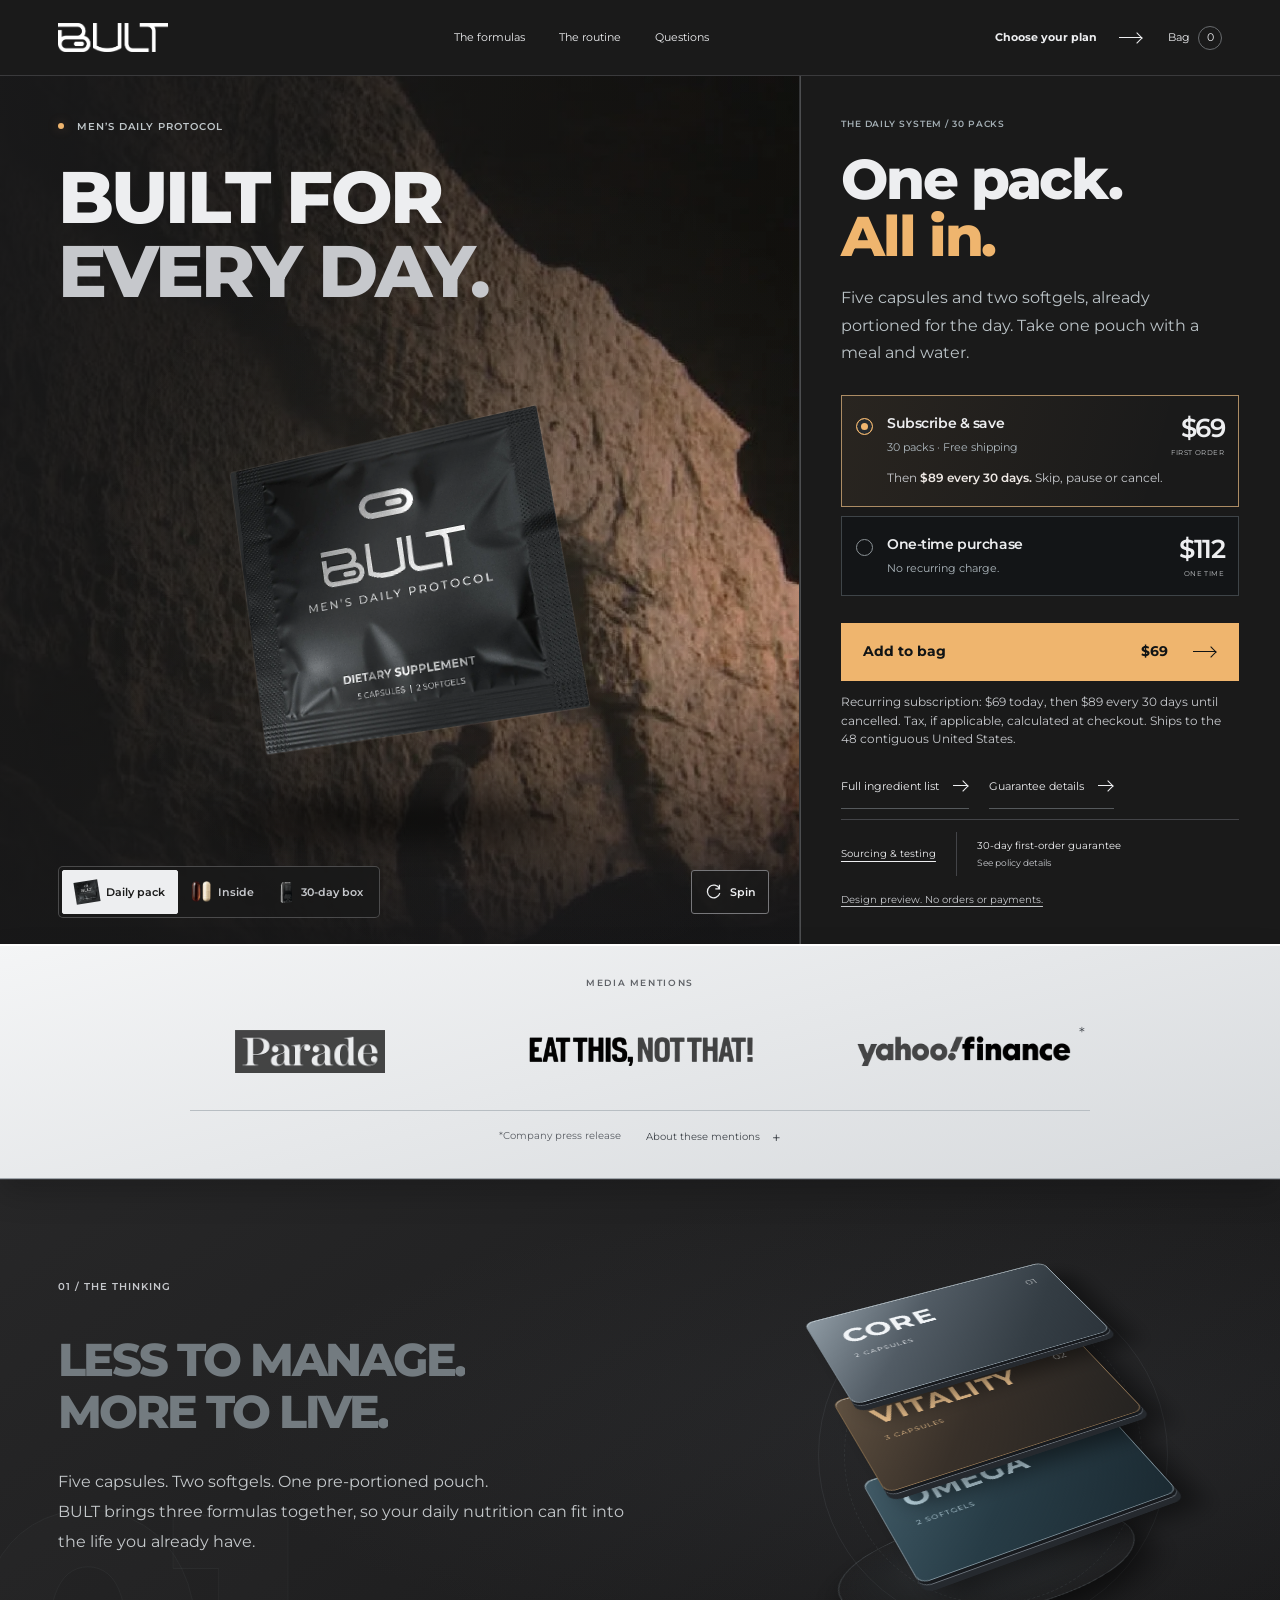
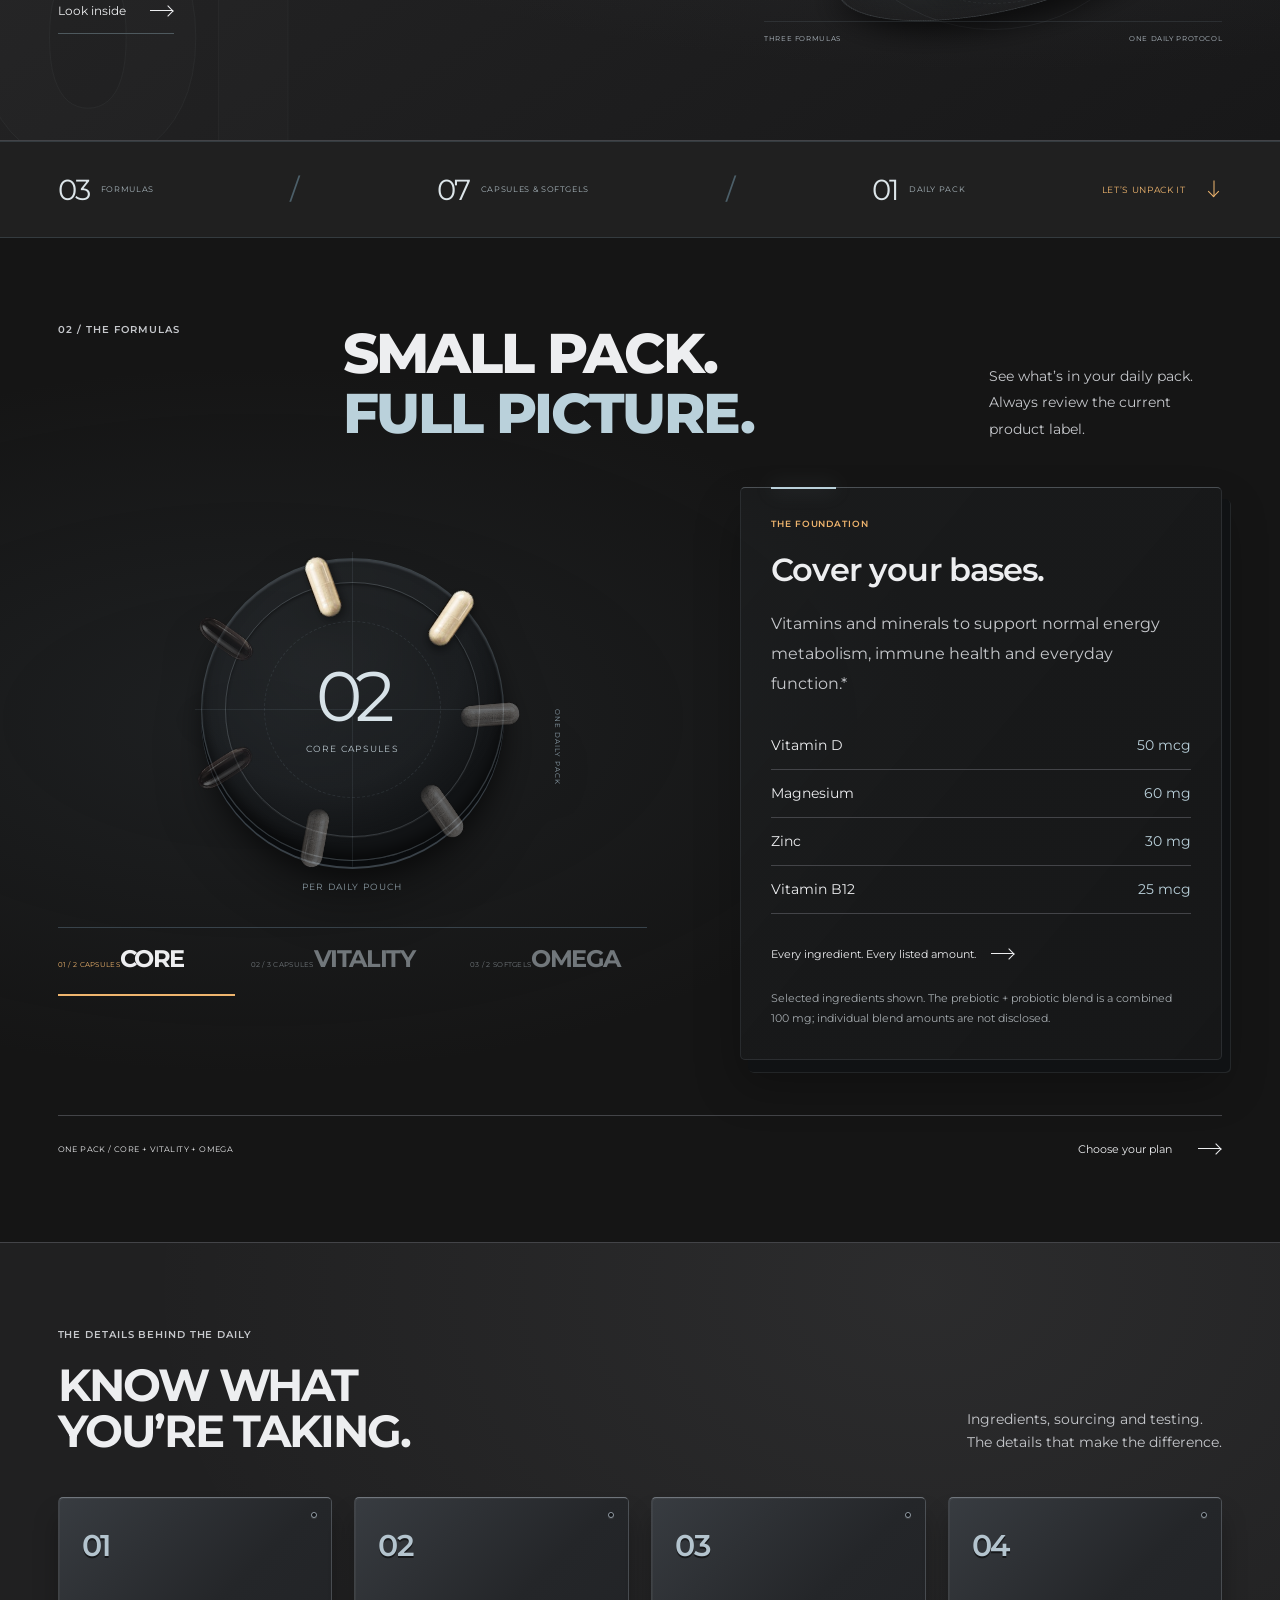
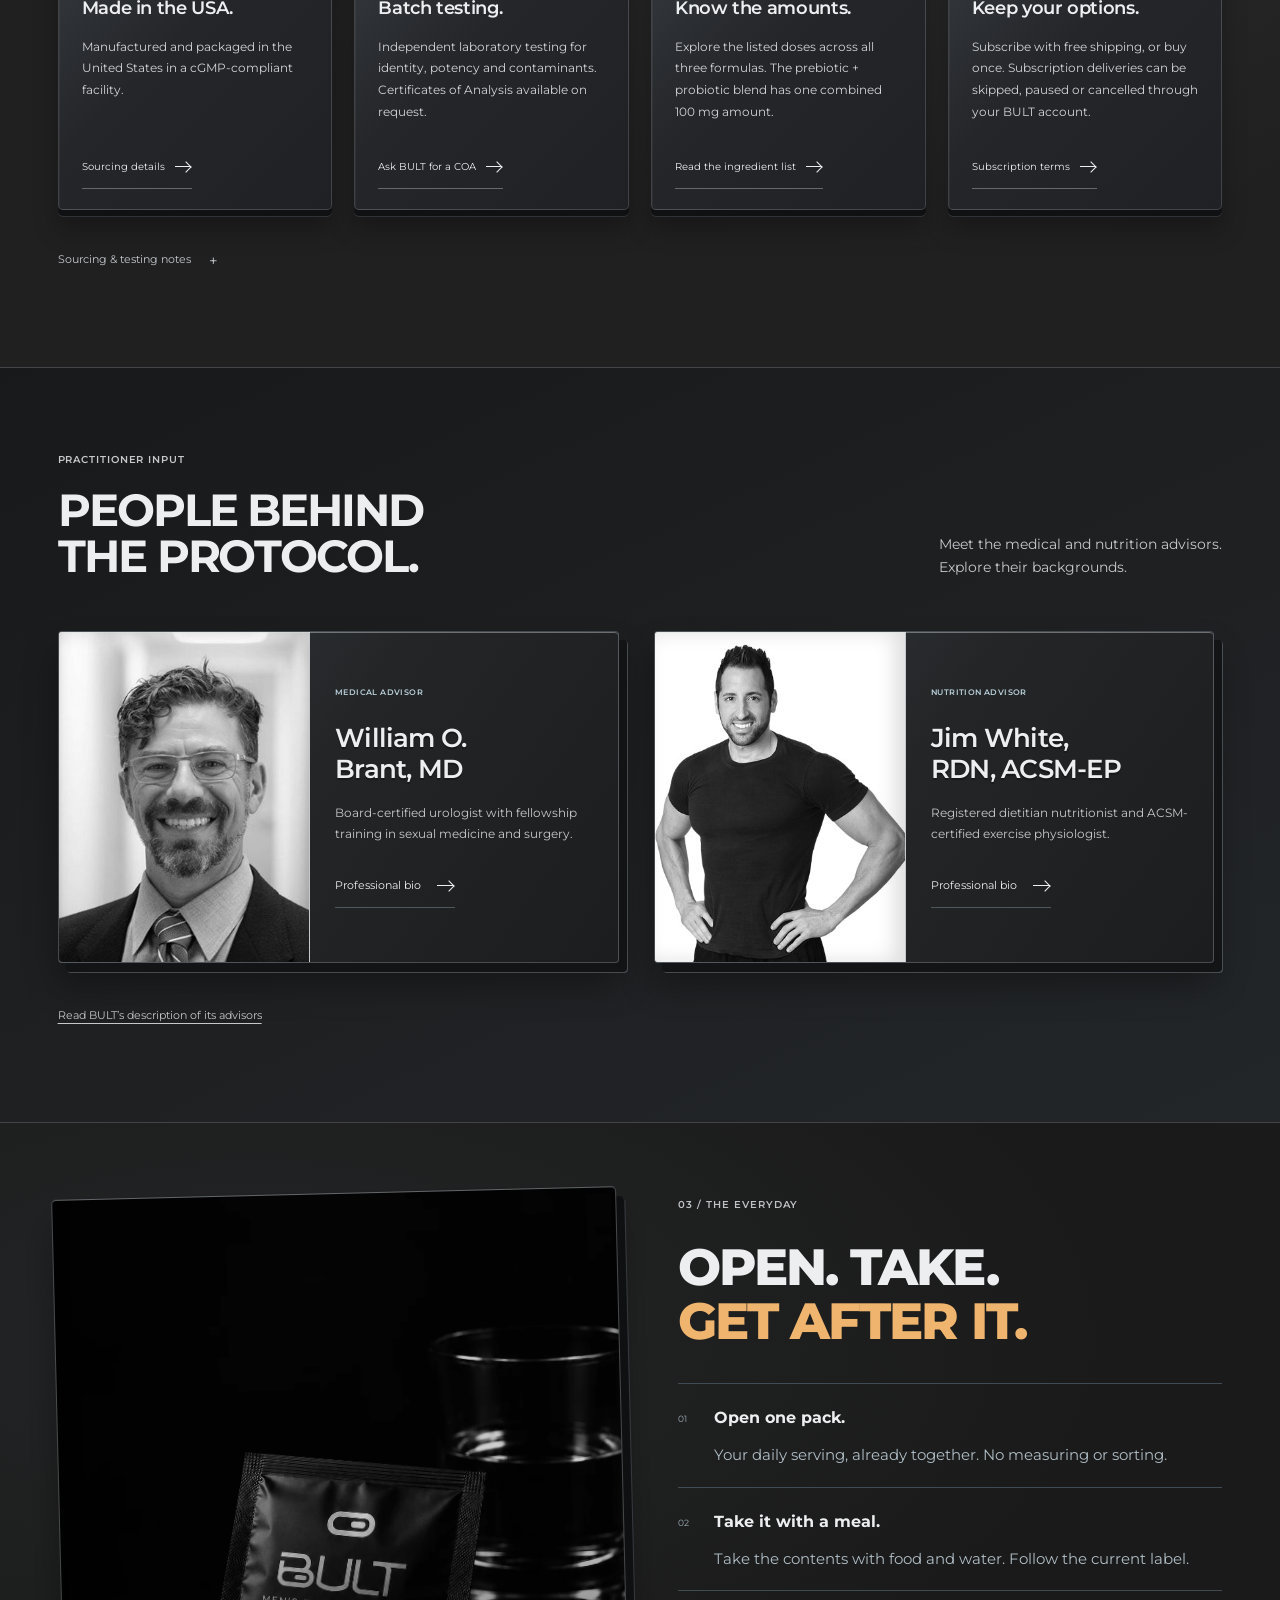
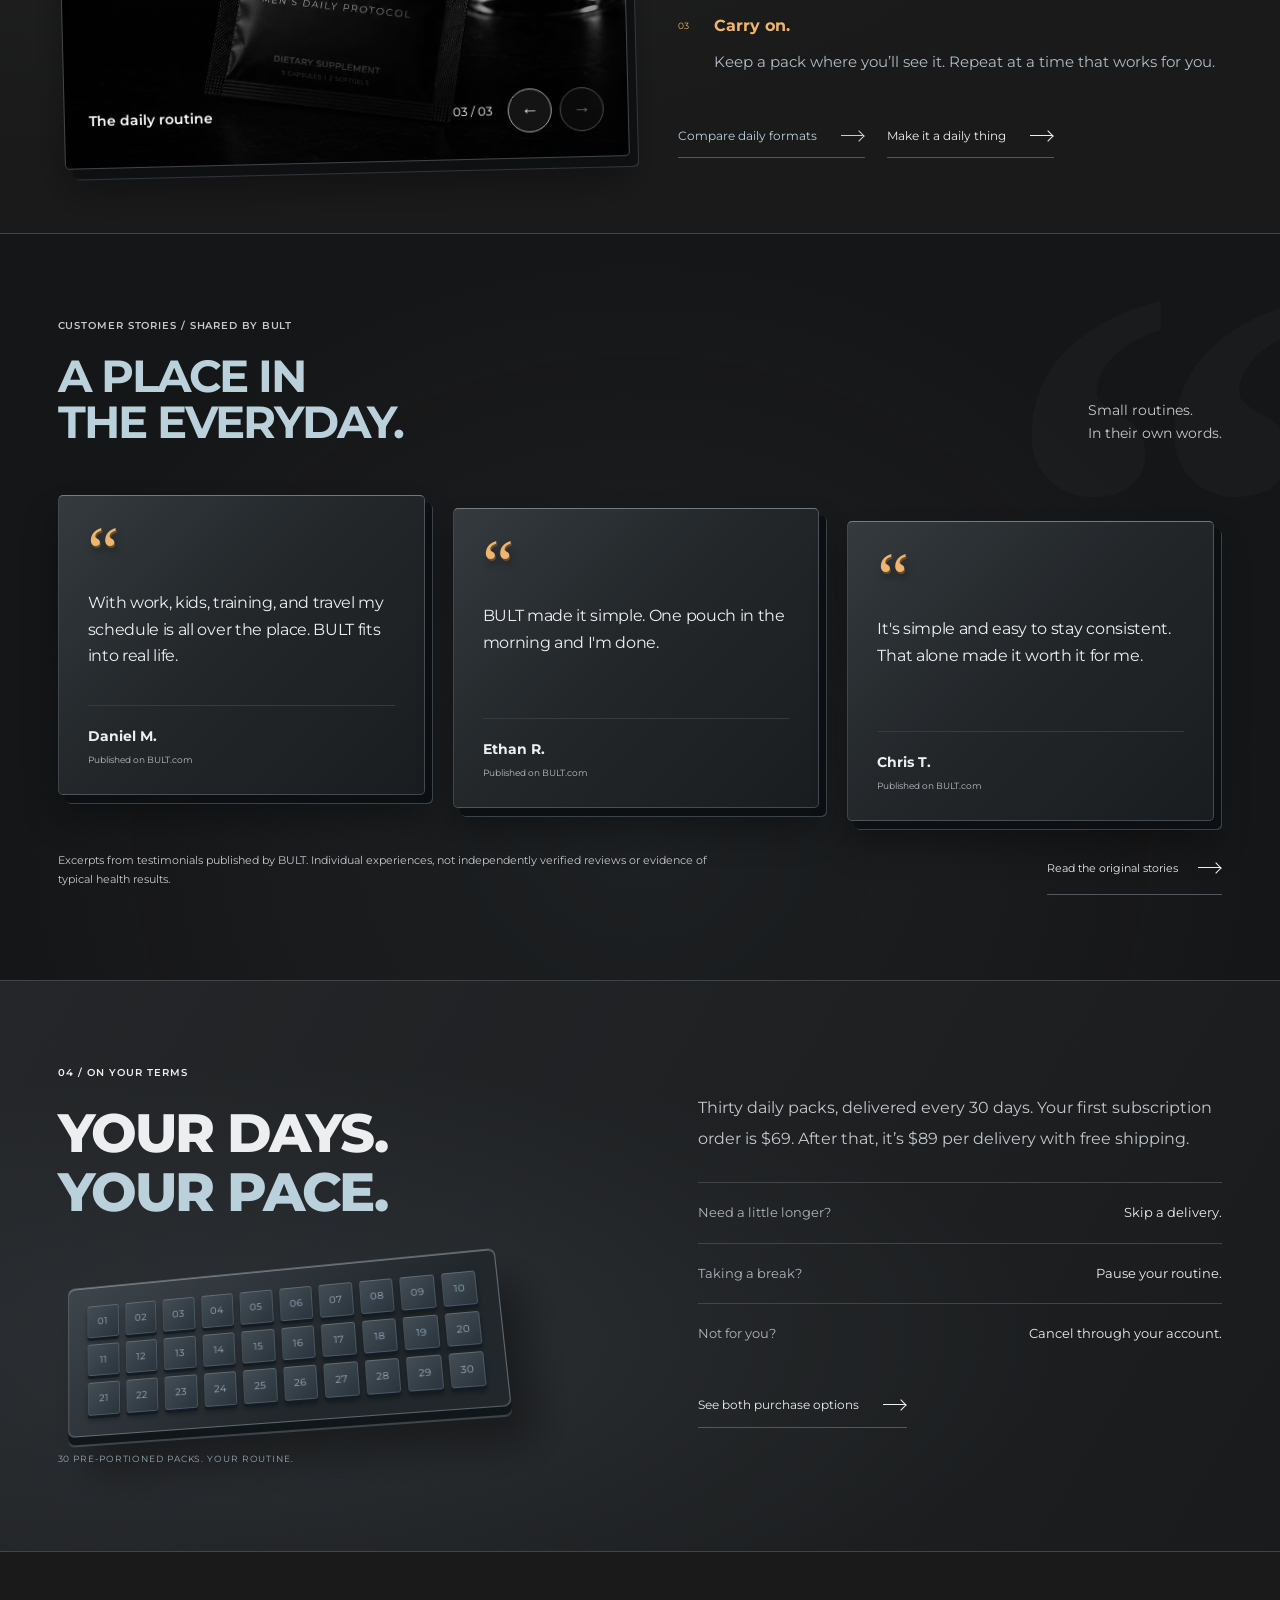
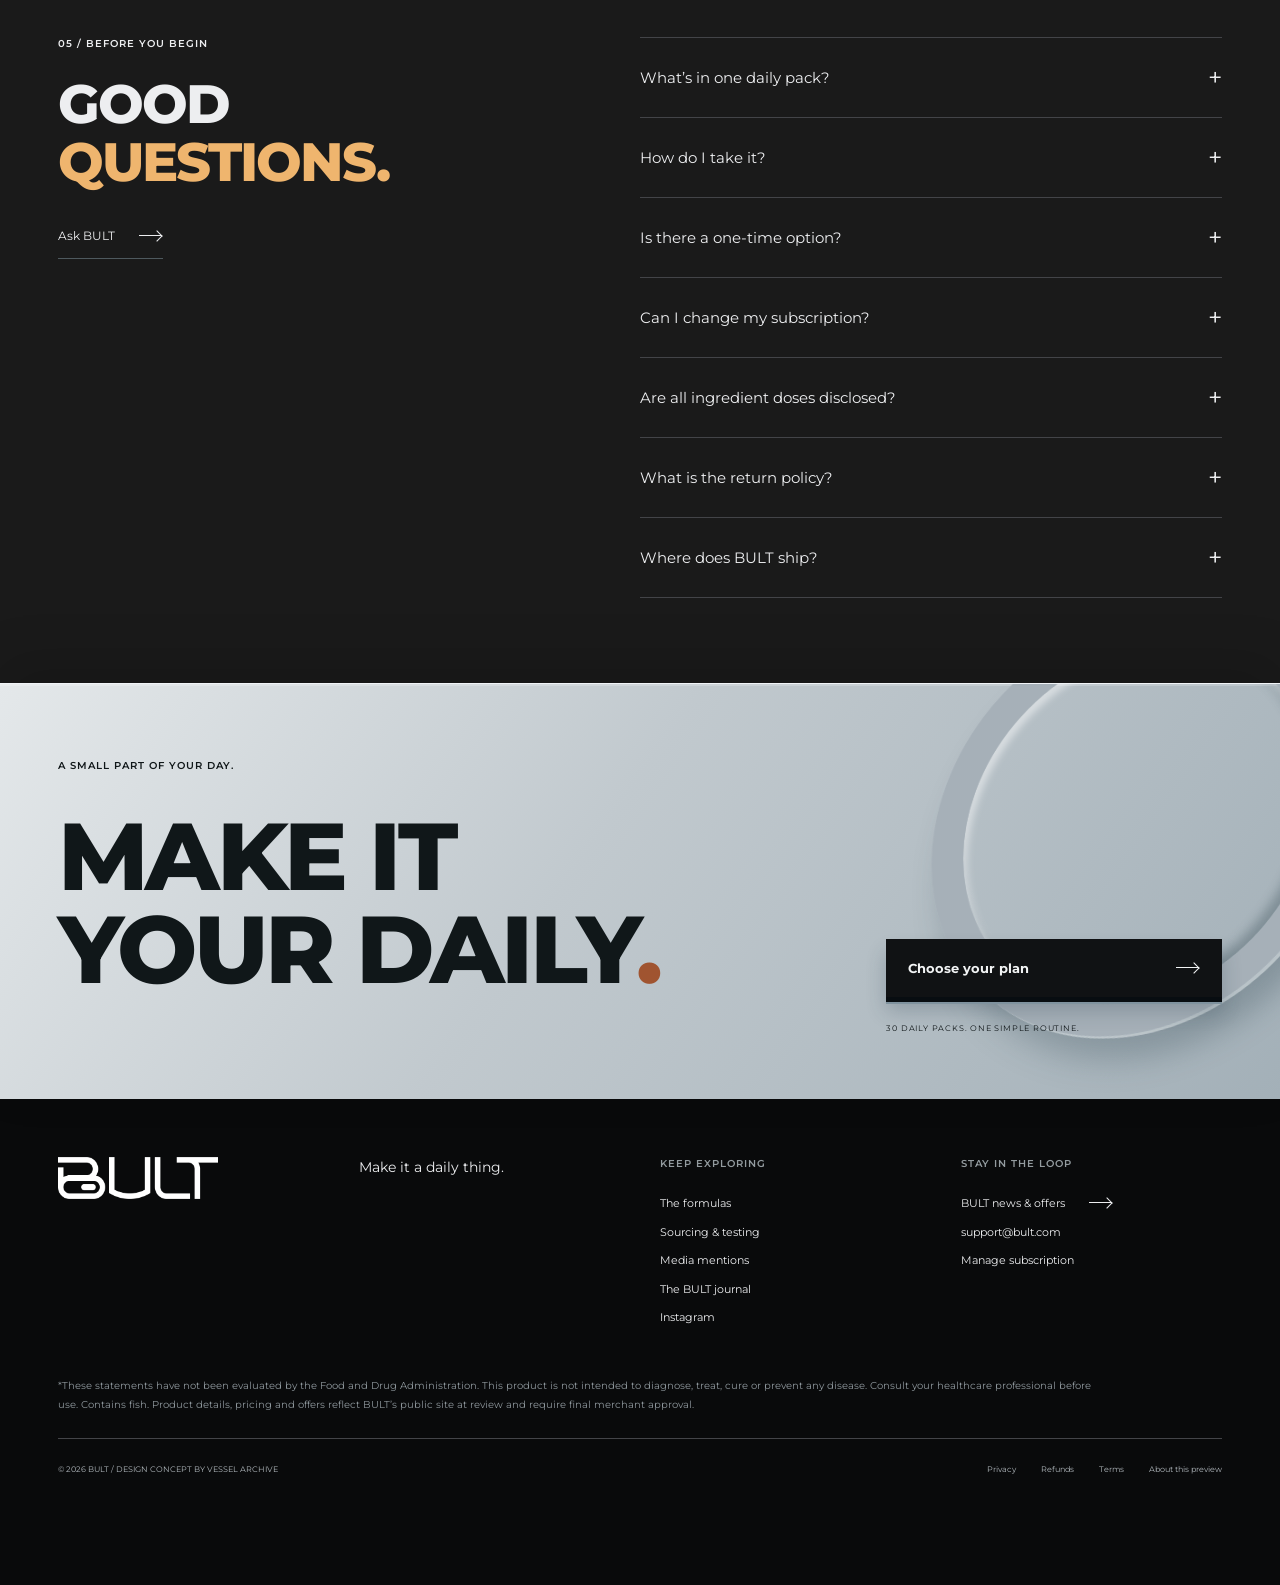
==== commit 6bac00c3: "Polish mobile sculpture spacing and media label alignment" ====
--- a/redesign/index.html
+++ b/redesign/index.html
@@ -7,7 +7,7 @@
 <meta name="robots" content="noindex,nofollow"><meta name="theme-color" content="#1a1a1a">
 <meta property="og:title" content="BULT | Make it a daily thing."><meta property="og:description" content="A product-first storefront concept by Vessel Archive.">
 <link rel="icon" href="assets/bult-symbol.png?v=fc6f4b2a6b"><link rel="preload" href="assets/montserrat-regular.woff2?v=c0ec39d77c" as="font" type="font/woff2" crossorigin><link rel="preload" href="assets/montserrat-semibold.woff2?v=cec795a2ec" as="font" type="font/woff2" crossorigin>
-<link rel="preload" href="assets/montserrat-extrabold.woff2?v=7858e18b78" as="font" type="font/woff2" crossorigin><link rel="preload" href="assets/daily-pack-front.webp" as="image" type="image/webp"><link rel="stylesheet" href="styles.css?v=75cbd59206"><link rel="stylesheet" href="studio.css?v=d989d256bf"><link rel="stylesheet" href="trust.css?v=9b5af3d3d7"><link rel="stylesheet" href="depth.css?v=7f813047b5"><script src="app.js?v=c0aa27c496" defer></script><script src="product-stage.js?v=dc10e9726d" defer></script><script src="experience.js?v=94111856da" defer></script>
+<link rel="preload" href="assets/montserrat-extrabold.woff2?v=7858e18b78" as="font" type="font/woff2" crossorigin><link rel="preload" href="assets/daily-pack-front.webp" as="image" type="image/webp"><link rel="stylesheet" href="styles.css?v=75cbd59206"><link rel="stylesheet" href="studio.css?v=d989d256bf"><link rel="stylesheet" href="trust.css?v=9b5af3d3d7"><link rel="stylesheet" href="depth.css?v=0ca1b2a171"><script src="app.js?v=c0aa27c496" defer></script><script src="product-stage.js?v=dc10e9726d" defer></script><script src="experience.js?v=94111856da" defer></script>
 </head>
 <body>
 <a class="skip-link" href="#main">Skip to content</a>
@@ -84,7 +84,7 @@
   </div>
   <div class="media-context"><span>*Company press release</span><details class="mention-details"><summary>About these mentions <span aria-hidden="true">+</span></summary><div><p>Parade and Eat This, Not That! feature commentary from BULT nutrition advisor Jim White. Yahoo Finance carries a company announcement distributed by PRNewswire. These placements are not product reviews or publication endorsements.</p><a href="https://www.prnewswire.com/news-releases/bult-now-available-a-once-daily-mens-health-system-designed-to-replace-supplement-stacking-302907746.html" target="_blank" rel="noopener noreferrer">Read the original press release</a></div></details></div>
 </section>
-<section class="system-intro section-shell" id="system" aria-labelledby="system-title"><p class="eyebrow section-index">01 / THE THINKING</p><div><h2 id="system-title" class="scroll-headline"><span>LESS TO MANAGE.</span><br><span>MORE TO LIVE.</span></h2><p>Five capsules. Two softgels. One pre-portioned pouch.<br>BULT brings three formulas together, so your daily nutrition can fit into the life you already have.</p></div><div class="protocol-sculpture" aria-hidden="true">
+<section class="system-intro section-shell" id="system" aria-labelledby="system-title"><p class="eyebrow section-index">01 / THE THINKING</p><div><h2 id="system-title" class="scroll-headline"><span>LESS TO MANAGE.</span><br><span>MORE TO LIVE.</span></h2><p>Five capsules. Two softgels. One pre-portioned pouch.<br> BULT brings three formulas together, so your daily nutrition can fit into the life you already have.</p></div><div class="protocol-sculpture" aria-hidden="true">
   <div class="sculpture-orbit"></div><div class="sculpture-base"></div>
   <div class="formula-stack"><div class="formula-slab slab-omega"><span>03</span><strong>OMEGA</strong><small>2 SOFTGELS</small></div><div class="formula-slab slab-vitality"><span>02</span><strong>VITALITY</strong><small>3 CAPSULES</small></div><div class="formula-slab slab-core"><span>01</span><strong>CORE</strong><small>2 CAPSULES</small></div></div>
   <div class="sculpture-caption"><span>THREE FORMULAS</span><span>ONE DAILY PROTOCOL</span></div>
--- a/redesign/depth.css
+++ b/redesign/depth.css
@@ -1,6 +1,6 @@
 /* Tactile layers for the lower page. Static by default, no animation loop or extra JS. */
 .media-compact{padding:32px var(--pad) 23px;background:linear-gradient(165deg,#f4f5f6,#d7dadd);border-top:1px solid #fff;border-bottom:1px solid #9fa5aa;box-shadow:inset 0 1px #fff,0 14px 30px #0003;position:relative;z-index:2}
-.media-compact>.eyebrow{text-align:center;font-size:9px;letter-spacing:.18em;color:#5f6267;margin:0 0 12px}
+.media-compact>.eyebrow{max-width:none;text-align:center;font-size:9px;letter-spacing:.18em;color:#5f6267;margin:0 0 12px}
 .publisher-logos{display:flex;align-items:center;justify-content:center;gap:clamp(30px,7vw,110px);max-width:1050px;margin:auto}
 .publisher-logos>a{display:flex;align-items:center;justify-content:center;position:relative;min-width:0;width:240px;min-height:100px;padding:20px 12px;transition:transform .25s}
 .publisher-logos img{height:auto;max-height:48px;max-width:100%;width:auto;mix-blend-mode:multiply;filter:grayscale(1);transition:filter .25s}
@@ -76,6 +76,6 @@
 @media(hover:hover) and (pointer:fine){.quality-grid article:hover{transform:translateY(-6px);box-shadow:0 6px 0 #101113,0 7px 0 #51575f66,0 27px 30px #0006}.stories-grid figure:hover{transform:translateY(-4px)}}
 @media(max-width:1100px){.system-intro{grid-template-columns:1.1fr .9fr;gap:0 30px}.formula-stack{width:235px}.formula-slab{height:135px;padding:23px}.formula-slab strong{font-size:29px}.protocol-sculpture{min-height:350px}.sculpture-orbit{width:290px;height:290px}.sculpture-base{width:270px}.quality-grid{gap:15px}.quality-grid article{padding:23px 17px 18px}.quality-grid h3{font-size:16px}.quality-grid p{font-size:11px}.quality-grid a,.quality-grid button{font-size:9px}.routine{gap:25px}.routine-image{min-height:520px}.routine-copy{padding-left:10px}}
 @media(max-width:900px){.system-intro{display:grid;grid-template-columns:1fr 1fr;padding:65px 28px;gap:0 25px}.system-intro h2{font-size:31px;margin-top:0}.system-intro>.eyebrow{margin-bottom:22px}.system-intro p:not(.eyebrow){font-size:14px}.formula-stack{width:220px}.formula-slab strong{font-size:25px}.formula-slab{height:130px}.protocol-sculpture{min-height:340px}.sculpture-orbit{width:255px;height:255px}.sculpture-base{width:250px}.sculpture-caption{font-size:6px}.publisher-logos{gap:30px}.publisher-logos>a{width:210px}.publisher-logos>a:nth-child(2) img,.publisher-logos>a:last-child img{max-width:100%}.quality-grid{gap:25px}.quality-grid article{padding:25px 23px 20px}.quality-grid h3{font-size:19px}.quality-grid p{font-size:12px}.quality-grid a,.quality-grid button{font-size:11px}.advisor-grid{gap:28px}.formula-detail{padding:27px;box-shadow:5px 7px 0 #101214,6px 8px 0 #64737c36,0 22px 35px #0004}.routine{display:block;padding:35px 25px}.routine-image{min-height:0;height:400px;transform:rotate(-1deg);margin-right:8px}.routine-copy{padding:48px 0 15px}.stories-grid{gap:20px}.month-grid{padding:16px;gap:5px;transform:perspective(900px) rotateX(8deg) rotateY(-6deg) rotateZ(-2deg)}.month-grid>span{font-size:9px}}
-@media(max-width:600px){.media-compact{padding:27px 22px 15px}.media-compact>.eyebrow{font-size:8px;margin-bottom:15px}.publisher-logos{display:grid;grid-template-columns:1fr 1fr;gap:10px 24px;max-width:380px}.publisher-logos>a{width:100%;min-height:70px;padding:12px 0}.publisher-logos>a:first-child img{max-width:125px}.publisher-logos>a:nth-child(2) img{max-width:100%}.publisher-logos>a:last-child{grid-column:1/-1;max-width:200px;justify-self:center;min-height:68px}.publisher-logos>a:last-child img{max-width:180px}.publisher-logos img{max-height:40px}.release-asterisk{font-size:11px}.media-context{font-size:9px;gap:20px;margin-top:12px}.mention-details summary{font-size:9px}.mention-details[open]{position:static}.media-context:has(.mention-details[open]){flex-wrap:wrap;gap:0;justify-content:flex-start}.mention-details>div{padding-bottom:4px}.mention-details p{font-size:11px}.mention-details a{font-size:11px}.system-intro{display:flex;flex-direction:column;padding:48px 22px 42px;gap:0}.system-intro>.eyebrow{margin:0 0 24px}.system-intro h2{font-size:32px;line-height:1.12;margin:0 0 23px}.system-intro p:not(.eyebrow){font-size:15px;line-height:1.8}.protocol-sculpture{width:100%;min-height:315px;order:2;align-self:center;margin:16px 0 0;max-width:370px}.system-intro>.text-link{order:3;margin-top:20px;align-self:flex-start}.formula-stack{width:235px;top:42%;transform:translate(-50%,-50%) rotateX(48deg) rotateZ(-26deg)}.formula-slab{height:125px;padding:22px}.formula-slab strong{font-size:27px}.formula-slab small{font-size:7px}.formula-slab span{font-size:10px}.slab-core{transform:translateZ(80px) translateY(-18px)}.slab-vitality{transform:translateZ(35px) translateY(42px)}.slab-omega{transform:translateZ(-10px) translateY(102px)}.sculpture-orbit{width:270px;height:270px;top:42%}.sculpture-base{top:50%;width:270px;height:150px}.sculpture-caption{font-size:7px;bottom:0}.quality-grid{gap:23px 15px}.quality-grid article{padding:22px 15px 17px}.quality-grid h3{font-size:16px;line-height:1.4}.quality-grid p{font-size:11px;line-height:1.8}.quality-grid a,.quality-grid button{font-size:9px;gap:7px}.quality-number{font-size:28px;margin-bottom:25px}.quality-grid .arrow-icon{width:13px}.quality-source-notes{margin-top:24px}.quality-source-notes summary{font-size:10px}.advisor-grid{gap:28px;padding-right:8px}.advisor-copy{padding:23px 18px}.advisor-copy .eyebrow{font-size:8px;letter-spacing:.04em}.advisor-portrait{min-height:280px}.formula-detail{padding:24px 18px;margin-right:6px}.formula-detail:before{left:18px}.formula-detail>.text-link{font-size:11px}.routine{padding:30px 22px}.routine-image{height:350px}.routine-copy{padding:42px 0 10px}.stories-grid{gap:25px;padding:0 8px 12px 0}.stories-grid figure{padding:28px 25px}.stories-grid figure:nth-child(2),.stories-grid figure:nth-child(3){transform:none}.stories-bottom{margin-top:24px}.month-grid{margin-top:36px;margin-bottom:25px;padding:16px;gap:5px}.month-grid>span{font-size:8px}.closing:after{width:270px;height:270px;border-width:25px;right:-130px;top:-90px}.closing h2{position:relative}.closing .eyebrow{position:relative}}
+@media(max-width:600px){.media-compact{padding:27px 22px 15px}.media-compact>.eyebrow{font-size:8px;margin-bottom:15px}.publisher-logos{display:grid;grid-template-columns:1fr 1fr;gap:10px 24px;max-width:380px}.publisher-logos>a{width:100%;min-height:70px;padding:12px 0}.publisher-logos>a:first-child img{max-width:125px}.publisher-logos>a:nth-child(2) img{max-width:100%}.publisher-logos>a:last-child{grid-column:1/-1;max-width:200px;justify-self:center;min-height:68px}.publisher-logos>a:last-child img{max-width:180px}.publisher-logos img{max-height:40px}.release-asterisk{font-size:11px}.media-context{font-size:9px;gap:20px;margin-top:12px}.mention-details summary{font-size:9px}.mention-details[open]{position:static}.media-context:has(.mention-details[open]){flex-wrap:wrap;gap:0;justify-content:flex-start}.mention-details>div{padding-bottom:4px}.mention-details p{font-size:11px}.mention-details a{font-size:11px}.system-intro{display:flex;flex-direction:column;padding:48px 22px 42px;gap:0}.system-intro>.eyebrow{margin:0 0 24px}.system-intro h2{font-size:32px;line-height:1.12;margin:0 0 23px}.system-intro p:not(.eyebrow){font-size:15px;line-height:1.8}.protocol-sculpture{width:100%;min-height:315px;order:2;align-self:center;margin:64px 0 0;max-width:370px}.system-intro>.text-link{order:3;margin-top:20px;align-self:flex-start}.formula-stack{width:235px;top:42%;transform:translate(-50%,-50%) rotateX(48deg) rotateZ(-26deg)}.formula-slab{height:125px;padding:22px}.formula-slab strong{font-size:27px}.formula-slab small{font-size:7px}.formula-slab span{font-size:10px}.slab-core{transform:translateZ(80px) translateY(-18px)}.slab-vitality{transform:translateZ(35px) translateY(42px)}.slab-omega{transform:translateZ(-10px) translateY(102px)}.sculpture-orbit{width:270px;height:270px;top:42%}.sculpture-base{top:50%;width:270px;height:150px}.sculpture-caption{font-size:7px;bottom:0}.quality-grid{gap:23px 15px}.quality-grid article{padding:22px 15px 17px}.quality-grid h3{font-size:16px;line-height:1.4}.quality-grid p{font-size:11px;line-height:1.8}.quality-grid a,.quality-grid button{font-size:9px;gap:7px}.quality-number{font-size:28px;margin-bottom:25px}.quality-grid .arrow-icon{width:13px}.quality-source-notes{margin-top:24px}.quality-source-notes summary{font-size:10px}.advisor-grid{gap:28px;padding-right:8px}.advisor-copy{padding:23px 18px}.advisor-copy .eyebrow{font-size:8px;letter-spacing:.04em}.advisor-portrait{min-height:280px}.formula-detail{padding:24px 18px;margin-right:6px}.formula-detail:before{left:18px}.formula-detail>.text-link{font-size:11px}.routine{padding:30px 22px}.routine-image{height:350px}.routine-copy{padding:42px 0 10px}.stories-grid{gap:25px;padding:0 8px 12px 0}.stories-grid figure{padding:28px 25px}.stories-grid figure:nth-child(2),.stories-grid figure:nth-child(3){transform:none}.stories-bottom{margin-top:24px}.month-grid{margin-top:36px;margin-bottom:25px;padding:16px;gap:5px}.month-grid>span{font-size:8px}.closing:after{width:270px;height:270px;border-width:25px;right:-130px;top:-90px}.closing h2{position:relative}.closing .eyebrow{position:relative}}
 @media(max-width:360px){.system-intro{padding:44px 20px 38px}.system-intro h2{font-size:28px}.protocol-sculpture{min-height:295px}.formula-stack{width:215px}.formula-slab strong{font-size:25px}.sculpture-orbit{width:245px;height:245px}.sculpture-base{width:235px}.quality-grid{gap:23px 13px}.quality-grid article{padding:21px 12px 15px}.quality-grid h3{font-size:14px}.quality-grid p{font-size:10px}.quality-grid a,.quality-grid button{font-size:9px;gap:5px}.quality-grid .arrow-icon{display:none}.advisor-copy{padding:22px 14px}.advisor-copy h3{font-size:17px}.advisor-copy .eyebrow{font-size:7px}.formula-detail{padding:22px 16px}.routine-image{height:300px}.month-grid{padding:12px;gap:4px}.month-grid>span{font-size:7px}.publisher-logos{gap:7px 17px}.publisher-logos>a:first-child img{max-width:110px}}
 @media(prefers-reduced-motion:reduce){.publisher-logos>a,.publisher-logos img,.quality-grid article,.stories-grid figure{transition:none}.publisher-logos>a:hover,.quality-grid article:hover{transform:none}.stories-grid figure:hover{transform:none}}
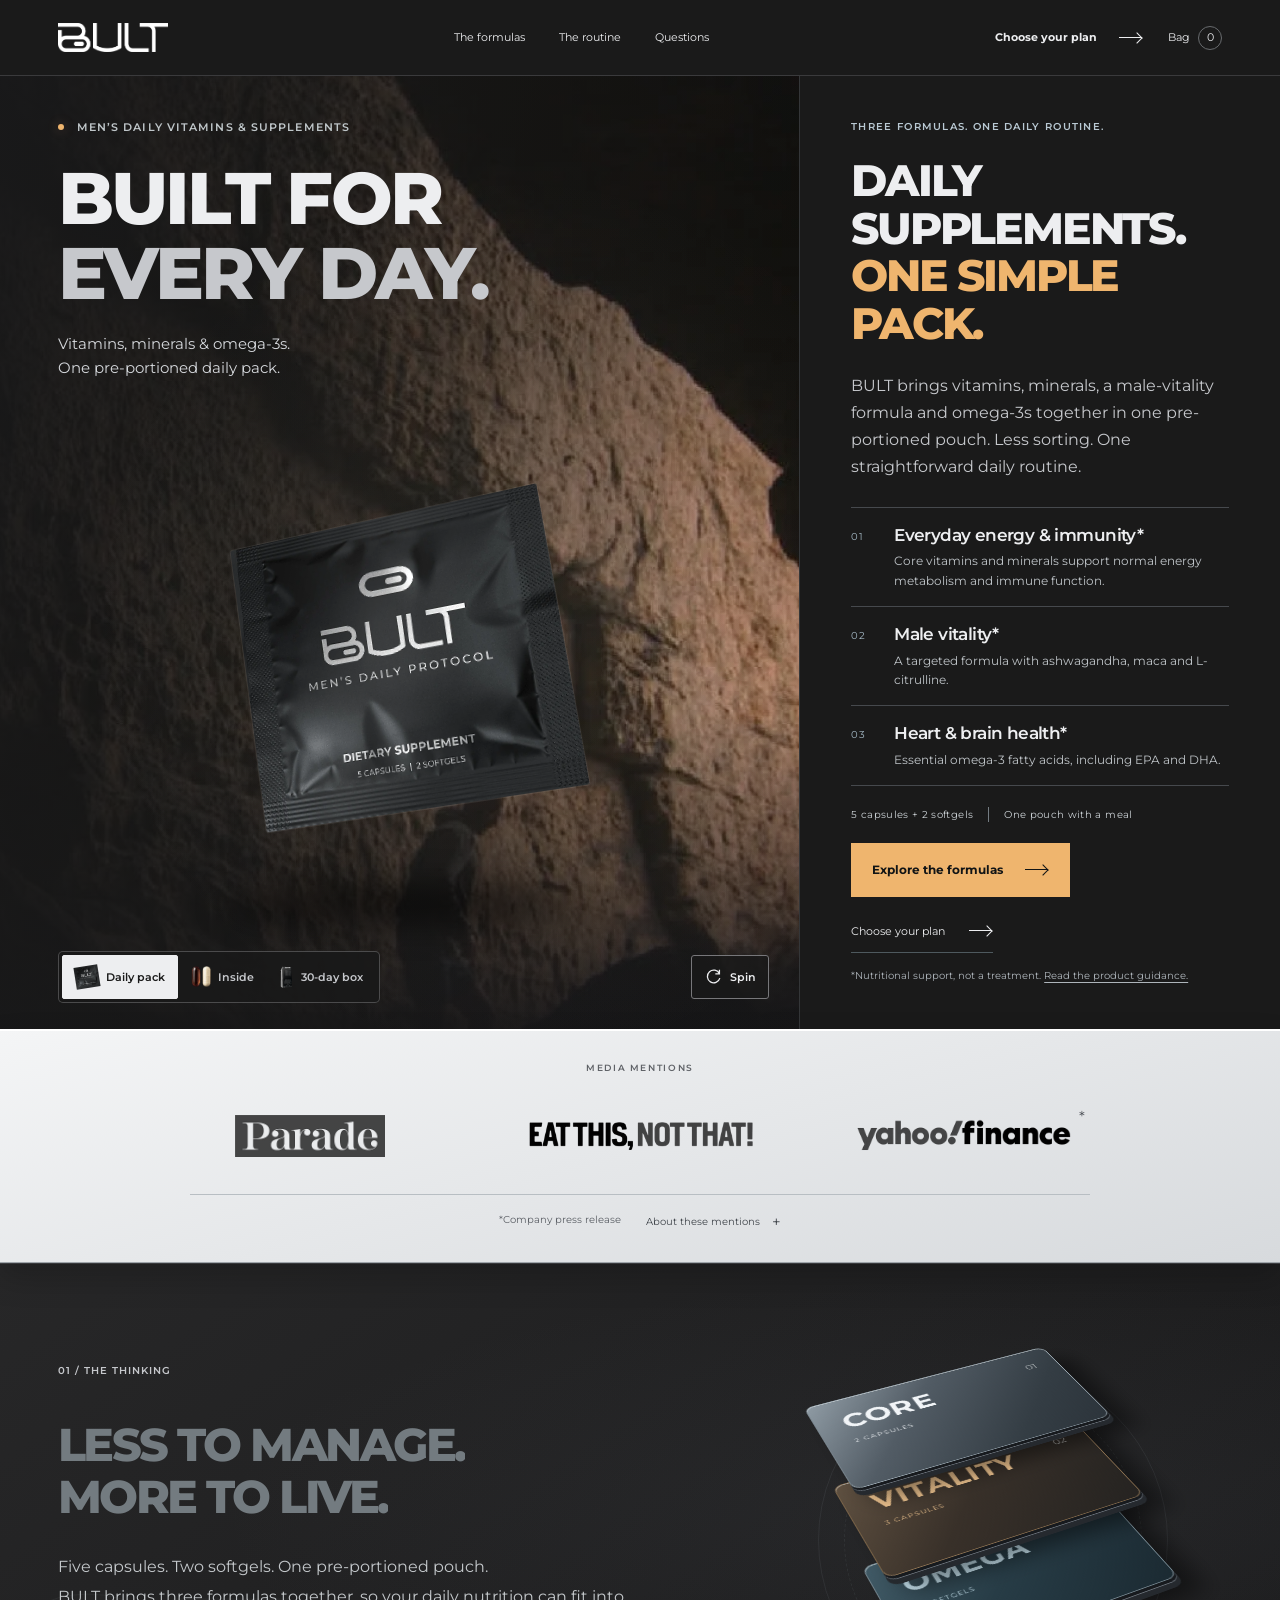
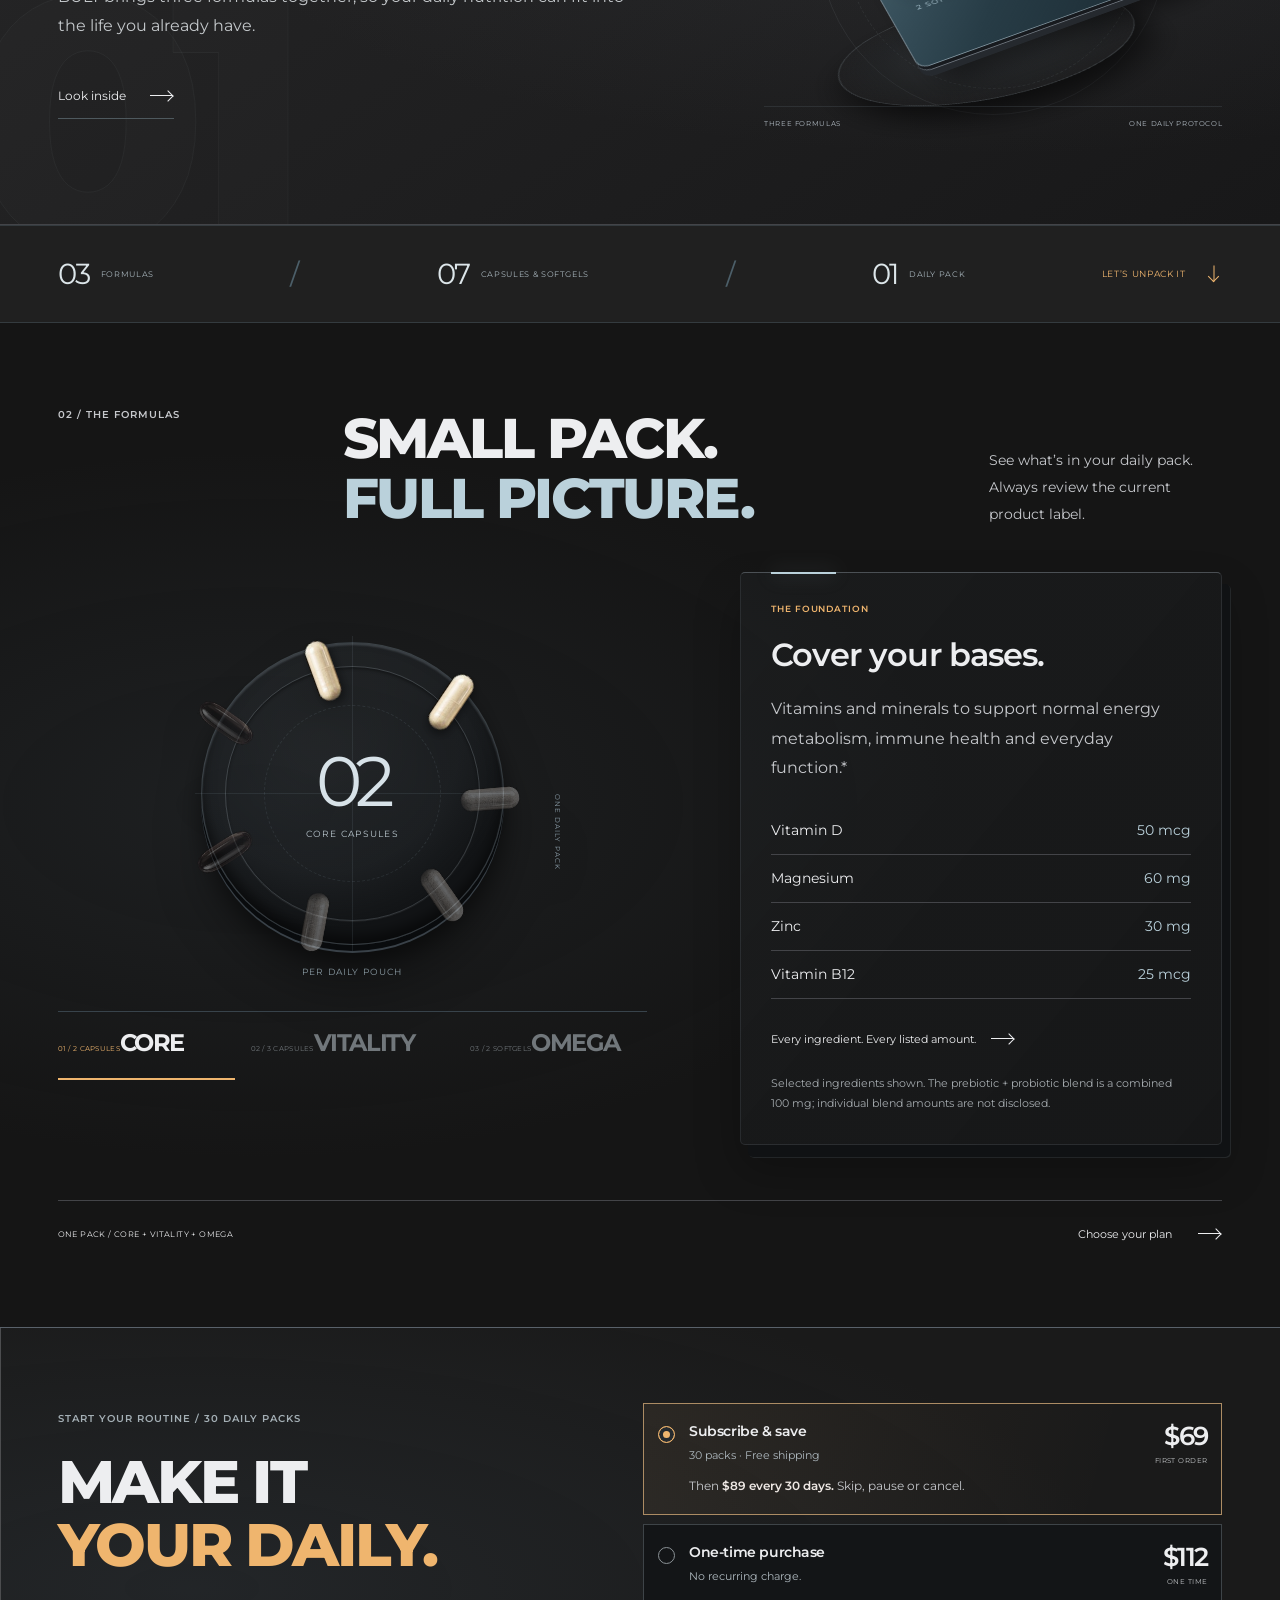
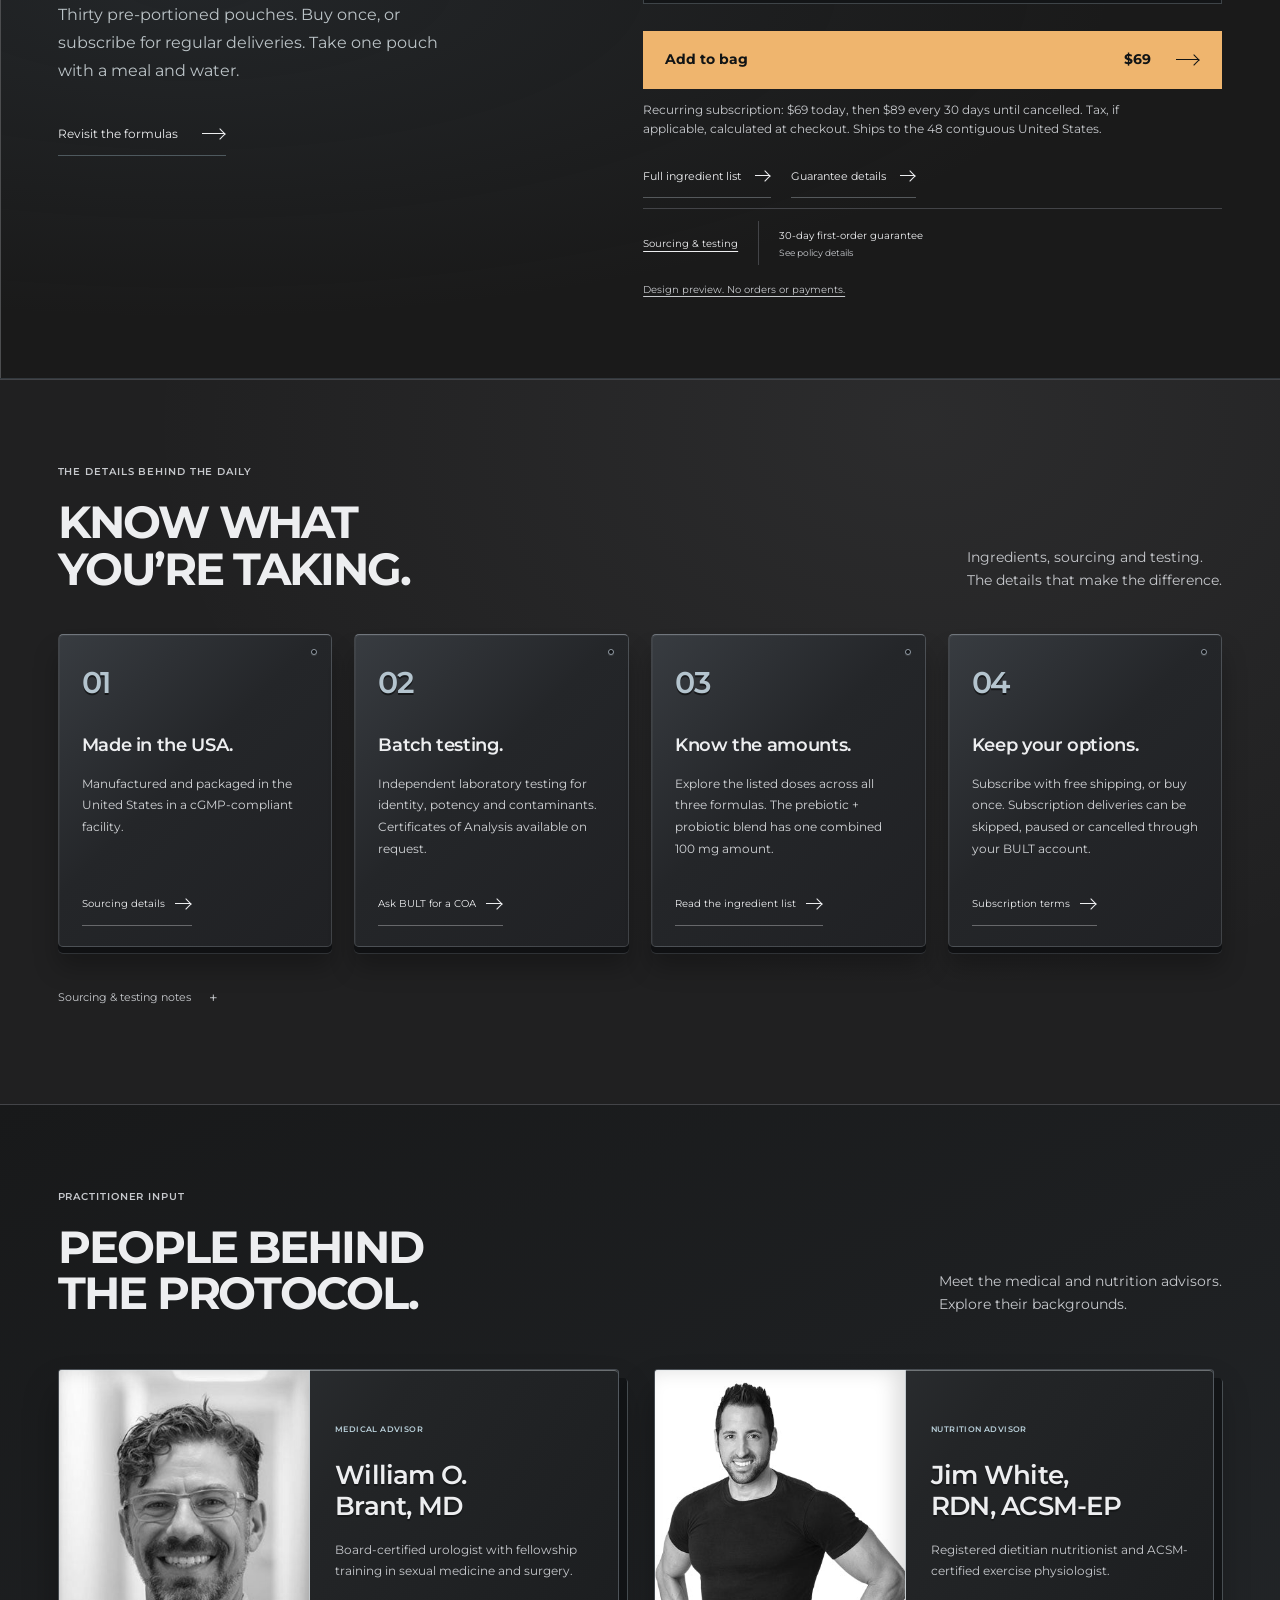
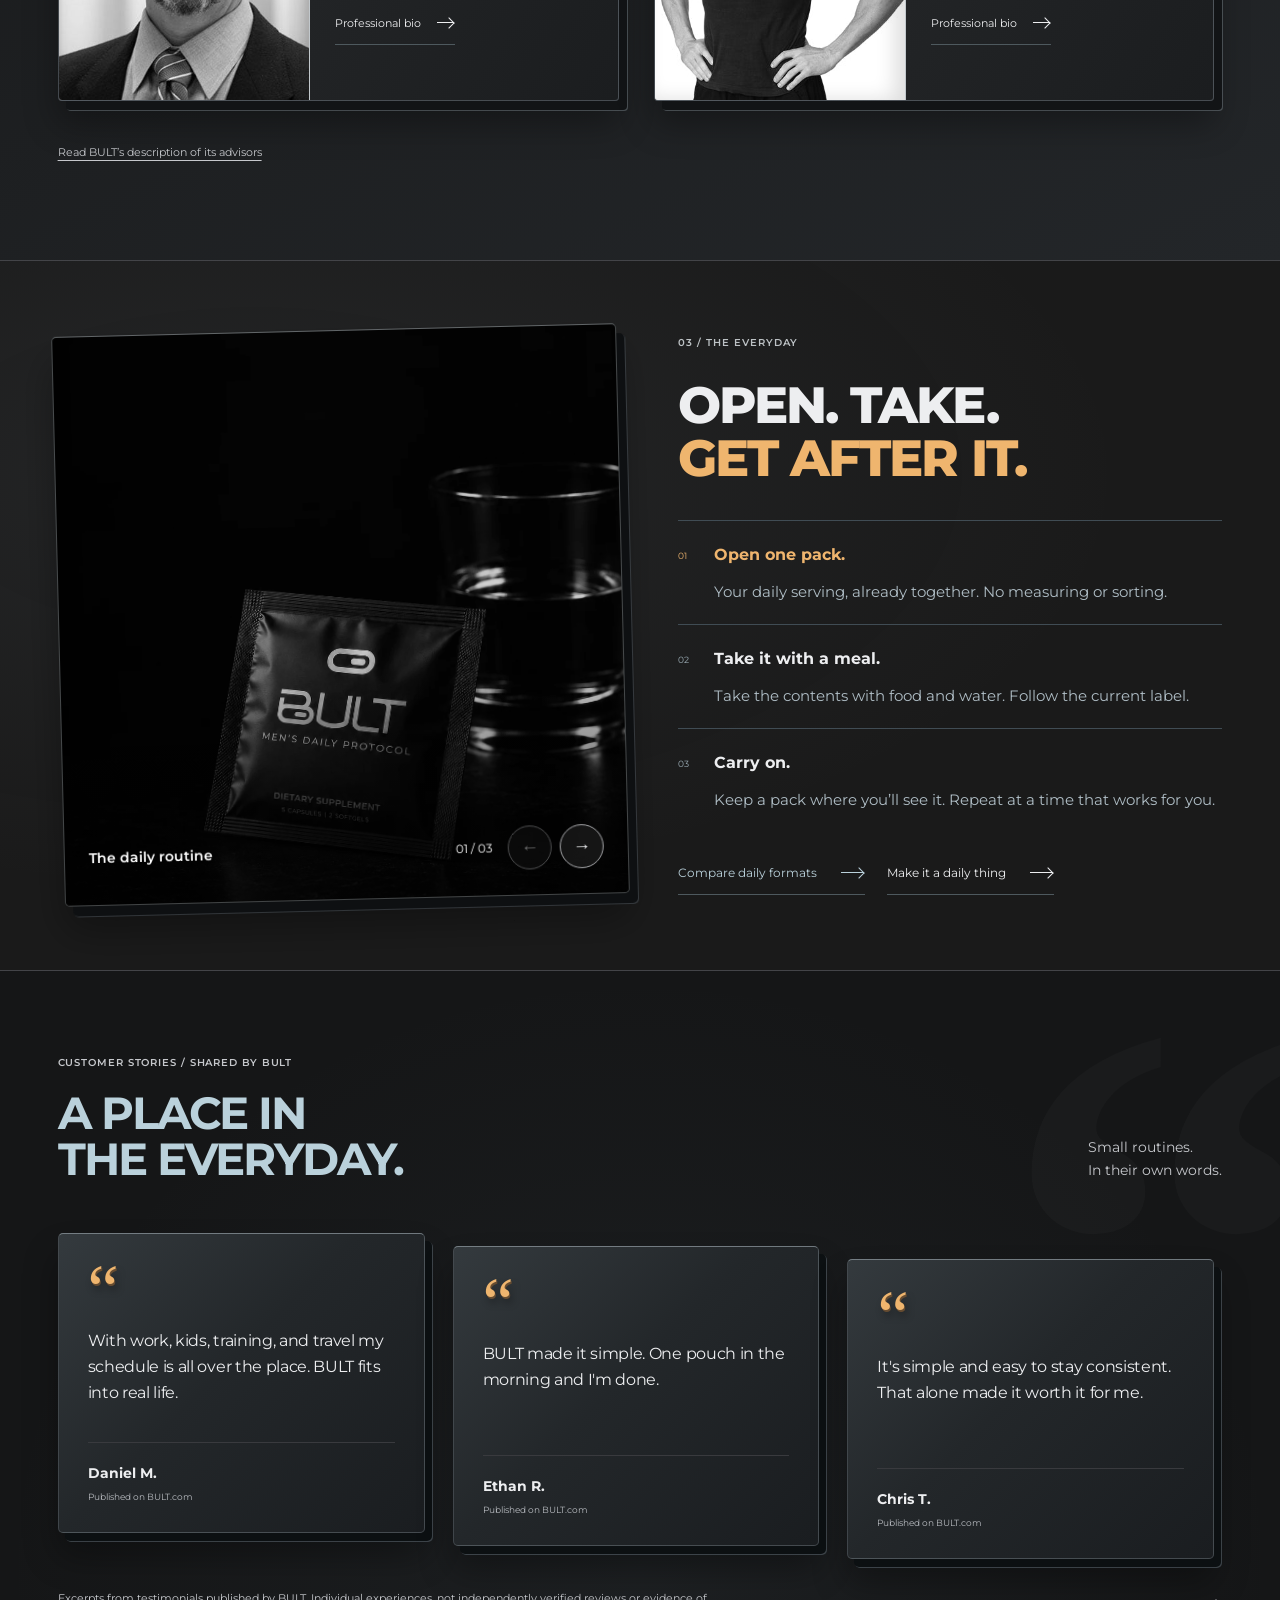
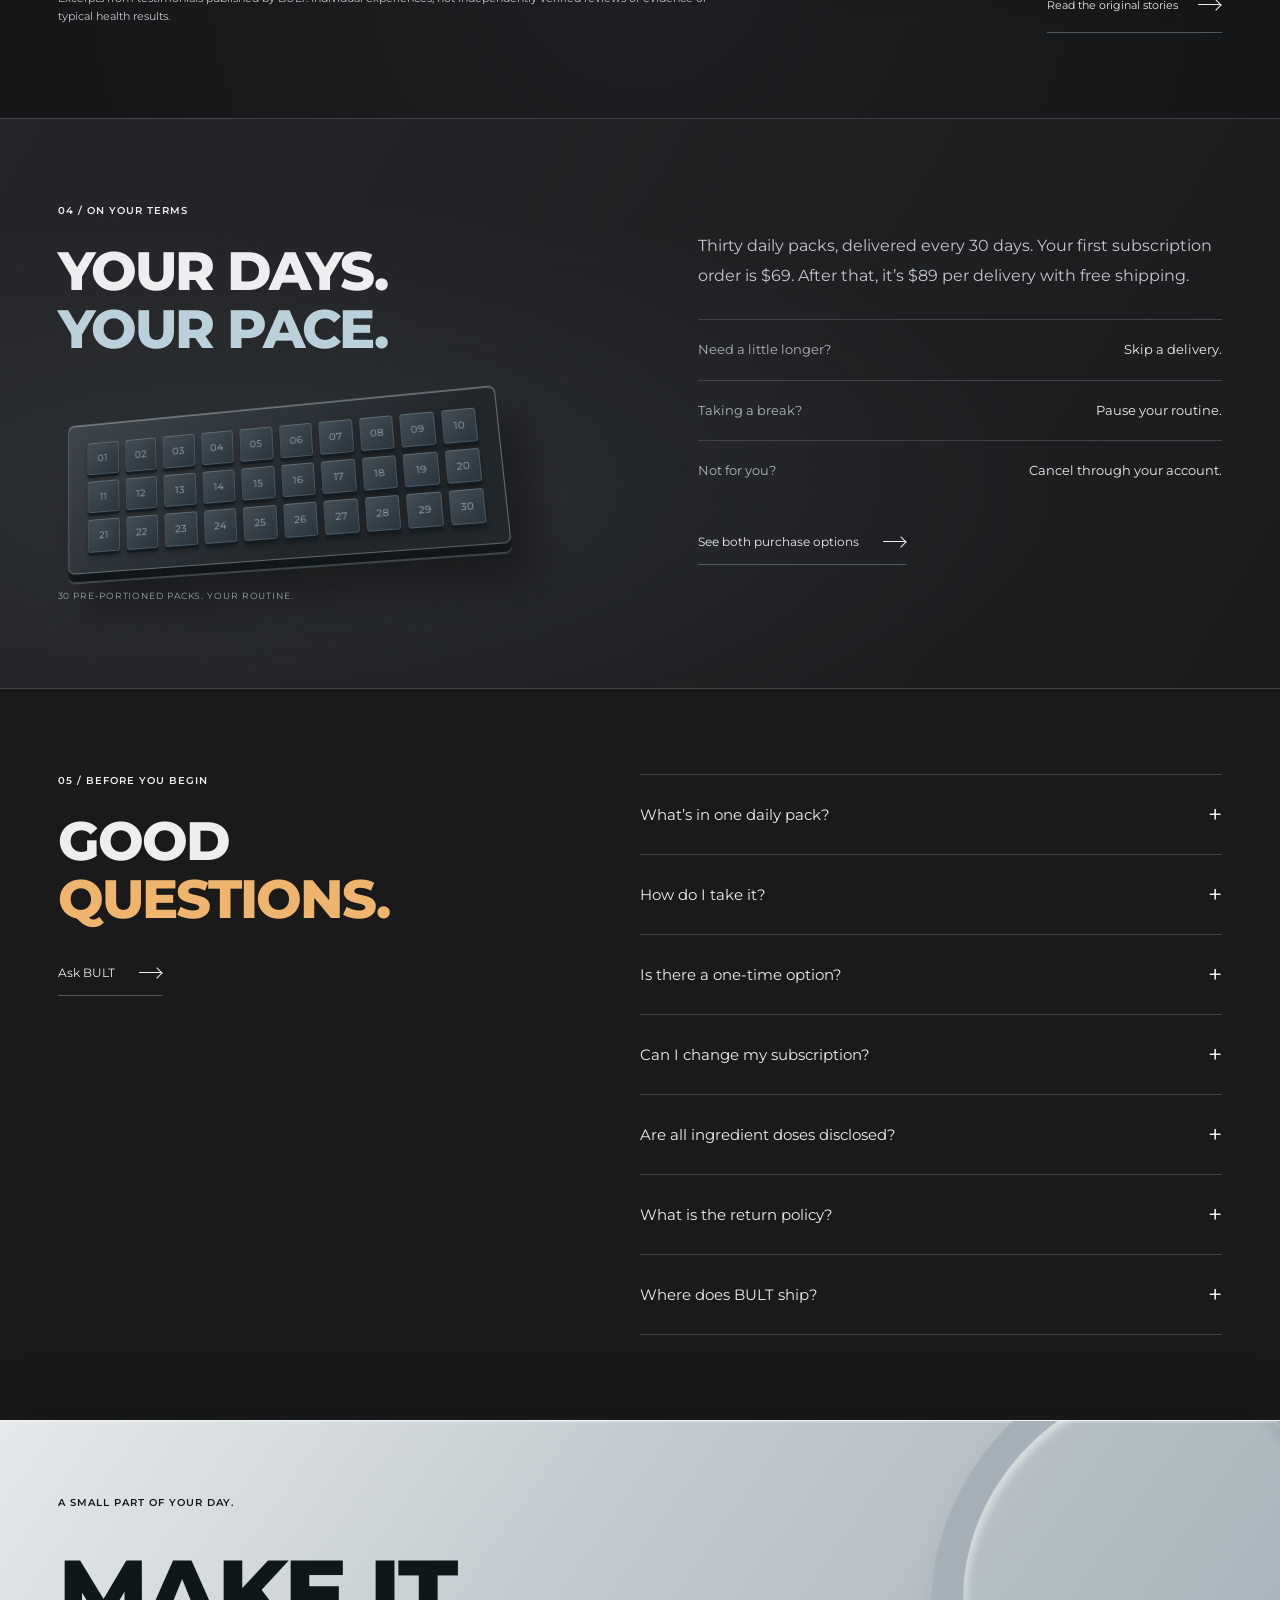
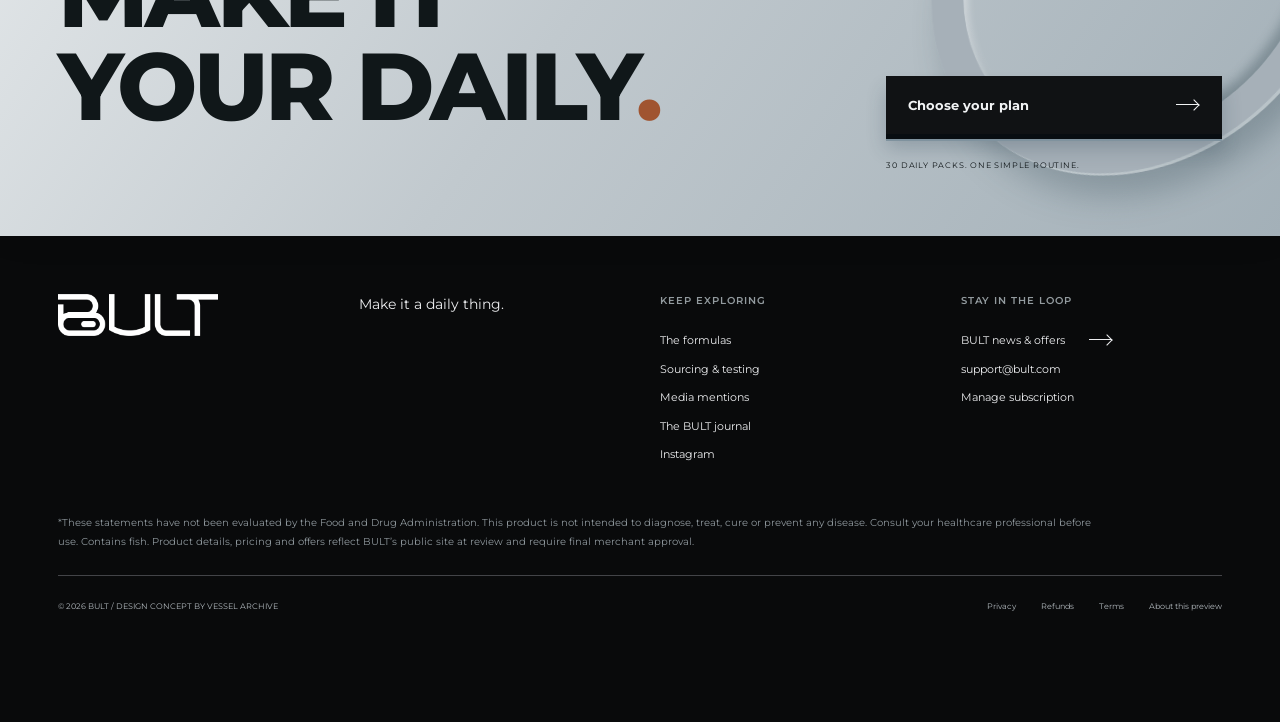
==== commit a9d9f5d9: "Explain BULT before plan selection and add product sharing preview" ====
--- a/redesign/index.html
+++ b/redesign/index.html
@@ -5,9 +5,19 @@
 <title>BULT | Your daily standard.</title>
 <meta name="description" content="Three formulas. One daily pack. Meet BULT Men's Daily Protocol and choose a routine that works for you.">
 <meta name="robots" content="noindex,nofollow"><meta name="theme-color" content="#1a1a1a">
-<meta property="og:title" content="BULT | Make it a daily thing."><meta property="og:description" content="A product-first storefront concept by Vessel Archive.">
+<link rel="canonical" href="https://antoniemykallewis-source.github.io/bult-findings/redesign/">
+<meta property="og:type" content="website"><meta property="og:site_name" content="BULT">
+<meta property="og:url" content="https://antoniemykallewis-source.github.io/bult-findings/redesign/"><meta property="og:title" content="BULT | Make it a daily thing.">
+<meta property="og:description" content="Men’s daily supplements. Three formulas. One pre-portioned pack. Explore the BULT design preview.">
+<meta property="og:image" content="https://antoniemykallewis-source.github.io/bult-findings/redesign/assets/bult-social-product-v1.jpg"><meta property="og:image:secure_url" content="https://antoniemykallewis-source.github.io/bult-findings/redesign/assets/bult-social-product-v1.jpg">
+<meta property="og:image:type" content="image/jpeg"><meta property="og:image:width" content="1200"><meta property="og:image:height" content="630">
+<meta property="og:image:alt" content="BULT daily supplement pouch on a charcoal background with the words Built for every day.">
+<meta name="twitter:card" content="summary_large_image"><meta name="twitter:url" content="https://antoniemykallewis-source.github.io/bult-findings/redesign/">
+<meta name="twitter:title" content="BULT | Make it a daily thing."><meta name="twitter:description" content="Men’s daily supplements. Three formulas. One pre-portioned pack.">
+<meta name="twitter:image" content="https://antoniemykallewis-source.github.io/bult-findings/redesign/assets/bult-social-product-v1.jpg"><meta name="twitter:image:alt" content="BULT daily supplement pouch with the words Built for every day.">
+<link rel="image_src" href="https://antoniemykallewis-source.github.io/bult-findings/redesign/assets/bult-social-product-v1.jpg">
 <link rel="icon" href="assets/bult-symbol.png?v=fc6f4b2a6b"><link rel="preload" href="assets/montserrat-regular.woff2?v=c0ec39d77c" as="font" type="font/woff2" crossorigin><link rel="preload" href="assets/montserrat-semibold.woff2?v=cec795a2ec" as="font" type="font/woff2" crossorigin>
-<link rel="preload" href="assets/montserrat-extrabold.woff2?v=7858e18b78" as="font" type="font/woff2" crossorigin><link rel="preload" href="assets/daily-pack-front.webp" as="image" type="image/webp"><link rel="stylesheet" href="styles.css?v=75cbd59206"><link rel="stylesheet" href="studio.css?v=d989d256bf"><link rel="stylesheet" href="trust.css?v=9b5af3d3d7"><link rel="stylesheet" href="depth.css?v=0ca1b2a171"><script src="app.js?v=c0aa27c496" defer></script><script src="product-stage.js?v=dc10e9726d" defer></script><script src="experience.js?v=94111856da" defer></script>
+<link rel="preload" href="assets/montserrat-extrabold.woff2?v=7858e18b78" as="font" type="font/woff2" crossorigin><link rel="preload" href="assets/daily-pack-front.webp" as="image" type="image/webp"><link rel="stylesheet" href="styles.css?v=75cbd59206"><link rel="stylesheet" href="studio.css?v=d989d256bf"><link rel="stylesheet" href="trust.css?v=9b5af3d3d7"><link rel="stylesheet" href="depth.css?v=0ca1b2a171"><link rel="stylesheet" href="intro.css?v=fd4e1fa40d"><script src="app.js?v=c0aa27c496" defer></script><script src="product-stage.js?v=dc10e9726d" defer></script><script src="experience.js?v=94111856da" defer></script>
 </head>
 <body>
 <a class="skip-link" href="#main">Skip to content</a>
@@ -22,8 +32,9 @@
 <div class="hero-art">
   <div class="studio-terrain" aria-hidden="true"></div>
   <div class="hero-title">
-    <p class="eyebrow"><span class="signal-dot" aria-hidden="true"></span> MEN’S DAILY PROTOCOL</p>
+    <p class="eyebrow"><span class="signal-dot" aria-hidden="true"></span> MEN’S DAILY VITAMINS &amp; SUPPLEMENTS</p>
     <h1 id="hero-title">BUILT FOR<br><span>EVERY DAY.</span></h1>
+    <p class="hero-product-caption">Vitamins, minerals &amp; omega-3s.<br> One pre-portioned daily pack.</p>
   </div>
   <div class="pack-studio" id="product-scene" data-view="pack" role="group" tabindex="0" aria-label="Daily pack product viewer" aria-describedby="studio-instructions">
     <p id="studio-instructions" class="sr-only">Choose a product view below, drag sideways, or use the left and right arrow keys to turn the pouch. Home resets the view.</p>
@@ -62,17 +73,18 @@
     <button type="button" class="spin-control" id="spin-pack" aria-label="Spin the pack one turn"><svg viewBox="0 0 24 24" width="19" height="19" fill="none" stroke="currentColor" stroke-width="1.6" aria-hidden="true"><path d="M19.5 8.5A8 8 0 1 0 20 14M19.5 3.5v5.2h-5.2"/></svg><span class="spin-label">Spin</span></button>
   </div>
 </div>
-<div class="purchase-panel" id="choose-plan">
-<div class="product-heading"><p class="eyebrow"><span class="desktop-system-label">THE DAILY SYSTEM / 30 PACKS</span><span class="phone-system-label">5 CAPSULES + 2 SOFTGELS PER POUCH</span></p><h2>One pack.<br><span class="accent-word">All in.</span></h2><p class="purchase-desc">Five capsules and two softgels, already portioned for the day. Take one pouch with a meal and water.</p></div>
-
-<fieldset class="plan-options"><legend class="sr-only">Choose your purchase plan</legend>
-<label class="plan-option selected" id="subscription-plan"><input type="radio" name="plan" value="subscription" checked><span class="custom-radio"></span><span class="plan-name">Subscribe & save<small>30 packs · Free shipping</small></span><span class="plan-price">$69<small>FIRST ORDER</small></span><span class="plan-detail">Then <strong>$89 every 30 days.</strong> <br>Skip, pause or cancel.</span></label>
-<label class="plan-option" id="onetime-plan"><input type="radio" name="plan" value="onetime"><span class="custom-radio"></span><span class="plan-name">One-time purchase<small>No recurring charge.</small></span><span class="plan-price">$112<small>ONE TIME</small></span></label>
-</fieldset>
-<div id="purchase-action"><button class="button button-dark purchase-cta" id="add-to-bag">Add to bag <span>$69 <i class="arrow-icon" aria-hidden="true"></i></span></button><p class="purchase-terms" id="purchase-terms">$69 for your first order, then $89 every 30 days until cancelled. Free shipping. Tax calculated at checkout.</p></div>
-<div class="purchase-links"><button data-open="label">Full ingredient list <i class="arrow-icon" aria-hidden="true"></i></button><button data-open="guarantee">Guarantee details <i class="arrow-icon" aria-hidden="true"></i></button></div>
-<div class="purchase-reassurance" aria-label="Purchase information"><a href="#quality">Sourcing &amp; testing</a><button type="button" data-open="guarantee">30-day first-order guarantee <span>See policy details</span></button></div>
-<button class="preview-note" data-open="about-preview">Design preview. No orders or payments.</button>
+<div class="hero-explainer" aria-labelledby="product-intro-title">
+  <p class="eyebrow">THREE FORMULAS. ONE DAILY ROUTINE.</p>
+  <h2 id="product-intro-title">Daily supplements.<br><span>One simple pack.</span></h2>
+  <p class="intro-description">BULT brings vitamins, minerals, a male-vitality formula and omega-3s together in one pre-portioned pouch. Less sorting. One straightforward daily routine.</p>
+  <ul class="intro-benefits" aria-label="What the three formulas support">
+    <li><span class="benefit-index" aria-hidden="true">01</span><div><h3>Everyday energy &amp; immunity*</h3><p>Core vitamins and minerals support normal energy metabolism and immune function.</p></div></li>
+    <li><span class="benefit-index" aria-hidden="true">02</span><div><h3>Male vitality*</h3><p>A targeted formula with ashwagandha, maca and L-citrulline.</p></div></li>
+    <li><span class="benefit-index" aria-hidden="true">03</span><div><h3>Heart &amp; brain health*</h3><p>Essential omega-3 fatty acids, including EPA and DHA.</p></div></li>
+  </ul>
+  <p class="intro-format"><span>5 capsules + 2 softgels</span><span>One pouch with a meal</span></p>
+  <div class="intro-actions"><a class="button button-dark" href="#ingredients">Explore the formulas <i class="arrow-icon" aria-hidden="true"></i></a><a class="text-link" href="#choose-plan">Choose your plan <i class="arrow-icon" aria-hidden="true"></i></a></div>
+  <p class="intro-disclaimer">*Nutritional support, not a treatment. <a href="#health-note">Read the product guidance.</a></p>
 </div>
 </section>
 <section class="media-mentions media-compact" id="media" aria-labelledby="media-title">
@@ -100,6 +112,17 @@
 </div></div>
 <div class="section-footer"><span>ONE PACK / CORE + VITALITY + OMEGA</span><a href="#choose-plan">Choose your plan <i class="arrow-icon" aria-hidden="true"></i></a></div>
 </section>
+<section class="purchase-panel plan-section" id="choose-plan" aria-label="Choose your BULT purchase plan">
+<div class="product-heading"><p class="eyebrow">START YOUR ROUTINE / 30 DAILY PACKS</p><h2>MAKE IT<br><span class="accent-word">YOUR DAILY.</span></h2><p class="purchase-desc">Thirty pre-portioned pouches. Buy once, or subscribe for regular deliveries. Take one pouch with a meal and water.</p><a class="text-link" href="#ingredients">Revisit the formulas <i class="arrow-icon" aria-hidden="true"></i></a></div>
+<div class="purchase-options"><fieldset class="plan-options"><legend class="sr-only">Choose your purchase plan</legend>
+<label class="plan-option selected" id="subscription-plan"><input type="radio" name="plan" value="subscription" checked><span class="custom-radio"></span><span class="plan-name">Subscribe & save<small>30 packs · Free shipping</small></span><span class="plan-price">$69<small>FIRST ORDER</small></span><span class="plan-detail">Then <strong>$89 every 30 days.</strong> <br>Skip, pause or cancel.</span></label>
+<label class="plan-option" id="onetime-plan"><input type="radio" name="plan" value="onetime"><span class="custom-radio"></span><span class="plan-name">One-time purchase<small>No recurring charge.</small></span><span class="plan-price">$112<small>ONE TIME</small></span></label>
+</fieldset>
+<div id="purchase-action"><button class="button button-dark purchase-cta" id="add-to-bag">Add to bag <span>$69 <i class="arrow-icon" aria-hidden="true"></i></span></button><p class="purchase-terms" id="purchase-terms">$69 for your first order, then $89 every 30 days until cancelled. Free shipping. Tax calculated at checkout.</p></div>
+<div class="purchase-links"><button data-open="label">Full ingredient list <i class="arrow-icon" aria-hidden="true"></i></button><button data-open="guarantee">Guarantee details <i class="arrow-icon" aria-hidden="true"></i></button></div>
+<div class="purchase-reassurance" aria-label="Purchase information"><a href="#quality">Sourcing &amp; testing</a><button type="button" data-open="guarantee">30-day first-order guarantee <span>See policy details</span></button></div>
+<button class="preview-note" data-open="about-preview">Design preview. No orders or payments.</button>
+</div></section>
 <section class="quality-section section-shell" id="quality" aria-labelledby="quality-title">
   <div class="trust-section-head"><div><p class="eyebrow">THE DETAILS BEHIND THE DAILY</p><h2 id="quality-title">KNOW WHAT<br>YOU’RE TAKING.</h2></div><p>Ingredients, sourcing and testing. <br>The details that make the difference.</p></div>
   <div class="quality-grid">
@@ -153,7 +176,7 @@
 </div></section>
 <section class="closing"><p class="eyebrow">A SMALL PART OF YOUR DAY.</p><h2>MAKE IT<br>YOUR DAILY<span class="closing-dot">.</span></h2><a class="button button-light" href="#choose-plan">Choose your plan <i class="arrow-icon" aria-hidden="true"></i></a><span>30 DAILY PACKS. ONE SIMPLE ROUTINE.</span></section>
 </main>
-<footer><div class="footer-top"><a href="#main" aria-label="BULT home"><img class="footer-logo" src="assets/bult-logo.png?v=0f80cd652c" alt="BULT" width="180" height="47"></a><p>Make it a daily thing.</p><div><span class="eyebrow">KEEP EXPLORING</span><a href="#ingredients">The formulas</a><a href="#quality">Sourcing &amp; testing</a><a href="#media">Media mentions</a><a href="https://bult.com/blogs/learn" target="_blank" rel="noopener">The BULT journal</a><a href="https://www.instagram.com/bultofficial_/" target="_blank" rel="noopener">Instagram</a></div><div><span class="eyebrow">STAY IN THE LOOP</span><button class="text-link light-link" data-open="capture">BULT news & offers <i class="arrow-icon" aria-hidden="true"></i></button><a href="mailto:support@bult.com">support@bult.com</a><a href="https://bult.com/account" target="_blank" rel="noopener">Manage subscription</a></div></div><div class="footer-disclaimer">*These statements have not been evaluated by the Food and Drug Administration. This product is not intended to diagnose, treat, cure or prevent any disease. Consult your healthcare professional before use. Contains fish. Product details, pricing and offers reflect BULT’s public site at review and require final merchant approval.</div><div class="footer-bottom"><span>© <span id="year">2026</span> BULT / DESIGN CONCEPT BY VESSEL ARCHIVE</span><div><a href="https://bult.com/policies/privacy-policy" target="_blank" rel="noopener">Privacy</a><a href="https://bult.com/policies/refund-policy" target="_blank" rel="noopener">Refunds</a><a href="https://bult.com/policies/terms-of-service" target="_blank" rel="noopener">Terms</a><button data-open="about-preview">About this preview</button></div></div></footer>
+<footer><div class="footer-top"><a href="#main" aria-label="BULT home"><img class="footer-logo" src="assets/bult-logo.png?v=0f80cd652c" alt="BULT" width="180" height="47"></a><p>Make it a daily thing.</p><div><span class="eyebrow">KEEP EXPLORING</span><a href="#ingredients">The formulas</a><a href="#quality">Sourcing &amp; testing</a><a href="#media">Media mentions</a><a href="https://bult.com/blogs/learn" target="_blank" rel="noopener">The BULT journal</a><a href="https://www.instagram.com/bultofficial_/" target="_blank" rel="noopener">Instagram</a></div><div><span class="eyebrow">STAY IN THE LOOP</span><button class="text-link light-link" data-open="capture">BULT news & offers <i class="arrow-icon" aria-hidden="true"></i></button><a href="mailto:support@bult.com">support@bult.com</a><a href="https://bult.com/account" target="_blank" rel="noopener">Manage subscription</a></div></div><div class="footer-disclaimer" id="health-note">*These statements have not been evaluated by the Food and Drug Administration. This product is not intended to diagnose, treat, cure or prevent any disease. Consult your healthcare professional before use. Contains fish. Product details, pricing and offers reflect BULT’s public site at review and require final merchant approval.</div><div class="footer-bottom"><span>© <span id="year">2026</span> BULT / DESIGN CONCEPT BY VESSEL ARCHIVE</span><div><a href="https://bult.com/policies/privacy-policy" target="_blank" rel="noopener">Privacy</a><a href="https://bult.com/policies/refund-policy" target="_blank" rel="noopener">Refunds</a><a href="https://bult.com/policies/terms-of-service" target="_blank" rel="noopener">Terms</a><button data-open="about-preview">About this preview</button></div></div></footer>
 <div class="sticky-purchase" id="sticky-purchase" hidden><div><strong id="sticky-price">$69 first order</strong><span id="sticky-terms">Then $89 every 30 days</span></div><a class="button button-dark" href="#choose-plan">Choose plan <i class="arrow-icon" aria-hidden="true"></i></a></div>
 <dialog id="capture" class="capture-dialog" aria-labelledby="capture-title"><button class="modal-close" data-close aria-label="Close sign-up preview">×</button><div class="capture-art"><img src="assets/ritual.webp?v=10dc12419b" alt="BULT daily pack"><span>YOUR NEXT CHAPTER<br>STARTS WITH ONE PACK.</span></div><div class="capture-content"><div id="capture-step-one"><p class="eyebrow dark-eyebrow">ONE SMALL STEP. A HIGHER STANDARD.</p><h2 id="capture-title">Make the first<br> <span class="serif">move.</span></h2><p>Explore $20 off your first subscription order. Get thoughtful health reads and BULT updates along the way.</p><form id="email-form"><label for="capture-email">Email address</label><input id="capture-email" type="email" name="email" autocomplete="email" placeholder="you@example.com" required><button class="button button-dark" type="submit">Continue <span><i class="arrow-icon" aria-hidden="true"></i></span></button><p class="consent-text">By continuing in the live experience, you would sign up for BULT marketing emails. Unsubscribe anytime. <a href="https://bult.com/policies/privacy-policy" target="_blank" rel="noopener">Privacy policy</a>.</p></form><button class="decline-link" data-close>No thanks, I’ll explore first.</button></div><div id="capture-step-two" hidden><p class="eyebrow dark-eyebrow">ONE MORE OPTION. ALWAYS YOUR CHOICE.</p><h2>Prefer a<br> <span class="serif">text?</span></h2><p>Add your number for BULT updates and offers. This step is optional.</p><form id="sms-form"><label for="capture-phone">Mobile number</label><input id="capture-phone" type="tel" name="phone" autocomplete="tel" placeholder="+1 (555) 000-0000"><label class="consent-check"><input type="checkbox" id="sms-consent"><span>I agree to receive recurring automated marketing texts from BULT. Consent isn’t required to purchase. Message/data rates may apply. Frequency varies. Reply STOP to opt out, HELP for help.</span></label><button type="submit" class="button button-dark">Preview text sign-up <span><i class="arrow-icon" aria-hidden="true"></i></span></button><p class="consent-text"><a href="https://bult.com/policies/terms-of-service" target="_blank" rel="noopener">Terms</a> · <a href="https://bult.com/policies/privacy-policy" target="_blank" rel="noopener">Privacy</a>. Production SMS terms require merchant and provider approval.</p></form><button class="decline-link" id="skip-sms">Skip, email only.</button></div><div id="capture-done" hidden><p class="eyebrow dark-eyebrow">EXPERIENCE PREVIEWED.</p><h2>A simpler<br> <span class="serif">first step.</span></h2><p>No contact details were saved or sent. In the live store, this step would connect to BULT’s approved email and SMS platform.</p><button class="button button-dark" data-close>Back to the protocol <span><i class="arrow-icon" aria-hidden="true"></i></span></button></div><p class="demo-notice">DESIGN PREVIEW · Nothing is submitted or stored.</p></div></dialog>
 <dialog id="bag" class="bag-dialog" aria-labelledby="bag-title"><div class="bag-header"><div><p class="eyebrow dark-eyebrow">YOUR DAILY STANDARD</p><h2 id="bag-title">Your bag.</h2></div><button class="modal-close" data-close aria-label="Close bag">×</button></div><div id="empty-bag"><p>A little space for a better routine.</p><a class="button button-dark" href="#choose-plan" data-close>Explore the protocol <span><i class="arrow-icon" aria-hidden="true"></i></span></a></div><div id="filled-bag" hidden><div class="bag-product"><img src="assets/bult-product-box-1.webp?v=0c3f70cc4e" alt="BULT Men's Daily Protocol"><div><h3>Men’s Daily Protocol</h3><p>30 daily packs</p><strong id="bag-plan-name">Subscription</strong><button id="change-plan">Change plan</button></div><span id="bag-price">$69</span></div><div class="bag-summary"><div><span>Subtotal</span><strong id="bag-subtotal">$69</strong></div><div><span>Shipping</span><span id="bag-shipping">Free</span></div><div><span>Tax</span><span>Calculated at checkout</span></div></div><p class="bag-renewal" id="bag-renewal">Then $89 every 30 days until cancelled. Skip, pause or cancel through your BULT account.</p><button id="preview-checkout" class="button button-dark">Preview checkout handoff <span><i class="arrow-icon" aria-hidden="true"></i></span></button><p class="demo-notice">DESIGN PREVIEW · No order or payment is placed.</p><button id="remove-item" class="decline-link">Remove from bag</button></div><div class="bag-handoff" id="bag-handoff" hidden><h3>Ready for Shopify.</h3><p>This is where the live store hands your selected product and subscription plan to Shopify’s secure checkout.</p><p>This preview hasn’t created a cart, subscription or payment.</p><button class="button button-dark" data-close>Keep exploring <span><i class="arrow-icon" aria-hidden="true"></i></span></button></div></dialog>
--- a/redesign/intro.css
+++ b/redesign/intro.css
@@ -0,0 +1,98 @@
+/* Explain the product before asking for a purchase plan. */
+.hero { min-height: 820px; }
+.hero-art { min-height: 820px; }
+.hero-title .eyebrow { font-size: 11px; letter-spacing: .10em; }
+.hero-product-caption { font-size: 15px; line-height: 1.6; color: #d5d8dc; margin-top: 22px; max-width: 34ch; }
+.pack-studio { inset-block-start: 305px; }
+.hero-explainer { align-self: center; padding: 44px clamp(28px,4vw,65px); background: #1a1a1a; }
+.hero-explainer > .eyebrow { color: #b9c9d3; font-size: 10px; letter-spacing: .13em; margin-bottom: 23px; }
+.hero-explainer h2 { font-size: clamp(34px,3.45vw,56px); line-height: 1.08; letter-spacing: -.05em; margin-bottom: 24px; text-transform: uppercase; }
+.hero-explainer h2 span { color: var(--accent); }
+.intro-description { font-size: 16px; line-height: 1.7; color: #c6c8cc; max-width: 42ch; }
+.intro-benefits { list-style: none; padding: 0; margin: 26px 0 20px; }
+.intro-benefits li { padding: 16px 0; border-top: 1px solid #46494d; display: grid; grid-template-columns: 30px 1fr; column-gap: 13px; }
+.intro-benefits li:last-child { border-bottom: 1px solid #46494d; }
+.intro-benefits .benefit-index { color: #a4b8c4; font-size: 10px; letter-spacing: .04em; padding-top: 5px; }
+.intro-benefits h3 { font-size: 17px; font-weight: 600; line-height: 1.35; margin-bottom: 5px; }
+.intro-benefits p { font-size: 12px; line-height: 1.6; color: #bfc4c8; }
+.intro-format { display: flex; flex-wrap: wrap; gap: 7px 15px; color: #ccd2d6; font-size: 10px; letter-spacing: .035em; margin: 21px 0; }
+.intro-format span + span { padding-left: 15px; border-left: 1px solid #747c82; }
+.intro-actions { display: flex; align-items: center; flex-wrap: wrap; gap: 12px 22px; }
+.intro-actions .button { min-height: 54px; padding: 15px 21px; gap: 22px; font-size: 12px; }
+.intro-actions .text-link { min-height: 44px; font-size: 11px; }
+.intro-disclaimer { font-size: 10px; line-height: 1.65; color: #aeb5bb; margin-top: 15px; }
+.intro-disclaimer a { display: inline-block; text-decoration: underline; text-underline-offset: 3px; }
+.plan-section { display: grid; grid-template-columns: .85fr 1fr; gap: 8%; padding: 75px var(--pad); border-top: 1px solid #59616a; border-bottom: 1px solid #32383d; background: radial-gradient(ellipse at 15% 40%,#46566430,transparent 60%),#1a1a1a; max-width: 1800px; margin: auto; }
+.plan-section .product-heading { display: block; align-self: start; padding-top: 9px; margin: 0; }
+.plan-section .product-heading h2 { font-size: clamp(42px,4.7vw,73px); line-height: 1.04; margin: 25px 0; }
+.plan-section .product-heading h2 br { display: block; }
+.plan-section .purchase-desc { display: block; max-width: 37ch; font-size: 16px; line-height: 1.75; margin: 0; }
+.plan-section .product-heading .eyebrow { font-size: 10px; }
+.plan-section .product-heading .text-link { margin-top: 27px; }
+.purchase-options { min-width: 0; }
+@media(min-width:1500px) { .pack-studio { inset-block-start: 340px; } }
+@media(min-width:901px) and (max-width:1100px) {
+  .hero-title h1 { font-size: 65px; }
+  .hero-title .eyebrow { font-size: 9px; }
+  .hero-product-caption { font-size: 14px; }
+  .hero-explainer { padding: 36px 26px; }
+  .hero-explainer h2 { font-size: 35px; }
+  .intro-description { font-size: 14px; }
+  .intro-benefits h3 { font-size: 16px; }
+  .intro-benefits p { font-size: 11px; }
+  .pack-studio { inset-block-start: 265px; }
+}
+@media(max-width:900px) {
+  .hero { min-height: 0; }
+  .hero-art { height: clamp(450px,67vw,570px); min-height: 0; }
+  .hero-title .eyebrow { font-size: 10px; line-height: 1.5; margin-bottom: 14px; }
+  .hero-product-caption { font-size: 13px; max-width: 31ch; line-height: 1.55; margin-top: 12px; }
+  .pack-studio { inset-block-start: 175px; }
+  .hero-explainer { padding: 40px 28px 45px; }
+  .hero-explainer h2 { font-size: clamp(34px,6vw,49px); max-width: 19ch; }
+  .intro-description { max-width: 55ch; }
+  .intro-benefits { display: grid; grid-template-columns: 1fr 1fr 1fr; gap: 16px; }
+  .intro-benefits li { display: block; border-bottom: 1px solid #46494d; }
+  .benefit-index { display: block; margin-bottom: 12px; }
+  .intro-benefits h3 { font-size: 16px; }
+  .intro-benefits p { font-size: 12px; }
+  .plan-section { display: block; padding: 55px 28px; }
+  .plan-section .product-heading { margin-bottom: 30px; }
+  .plan-section .product-heading h2 { font-size: 48px; }
+  .plan-section .purchase-desc { font-size: 15px; max-width: 50ch; }
+  .plan-section .product-heading .text-link { margin-top: 20px; }
+}
+@media(min-width:600px) and (max-width:900px) { .pack-studio { inset-block-start: 235px; } }
+@media(max-width:600px) {
+  .hero-title .eyebrow { font-size: 9px; letter-spacing: .06em; }
+  .hero-title h1 { font-size: clamp(35px,8.3vw,49px); }
+  .hero-explainer { padding: 35px 22px 40px; }
+  .hero-explainer > .eyebrow { font-size: 9px; margin-bottom: 19px; }
+  .hero-explainer h2 { font-size: clamp(30px,7.6vw,43px); line-height: 1.13; margin-bottom: 20px; }
+  .intro-description { font-size: 15px; line-height: 1.7; }
+  .intro-benefits { display: block; margin: 23px 0 20px; }
+  .intro-benefits li { display: grid; padding: 16px 0; grid-template-columns: 24px 1fr; column-gap: 12px; border-bottom: 0; }
+  .intro-benefits li:last-child { border-bottom: 1px solid #46494d; }
+  .benefit-index { margin: 0; }
+  .intro-benefits h3 { font-size: 17px; }
+  .intro-benefits p { font-size: 12px; }
+  .intro-format { font-size: 10px; gap: 8px 12px; }
+  .intro-format span + span { padding-left: 12px; }
+  .intro-actions { align-items: stretch; gap: 10px 20px; }
+  .intro-actions .button { font-size: 12px; justify-content: space-between; width: 100%; }
+  .intro-disclaimer { font-size: 10px; margin-top: 12px; }
+  .plan-section { padding: 48px 22px; }
+  .plan-section .product-heading h2 { font-size: 40px; margin: 22px 0; }
+  .plan-section .product-heading .eyebrow { font-size: 9px; }
+  .plan-section .purchase-desc { font-size: 14px; }
+}
+@media(max-width:360px) {
+  .hero-title .eyebrow { font-size: 8px; }
+  .hero-product-caption { font-size: 12px; }
+  .hero-art { height: 440px; }
+  .hero-explainer { padding: 32px 20px 38px; }
+  .hero-explainer h2 { font-size: 28px; }
+  .intro-format { font-size: 9px; }
+  .plan-section { padding: 44px 20px; }
+  .plan-section .product-heading h2 { font-size: 35px; }
+}
